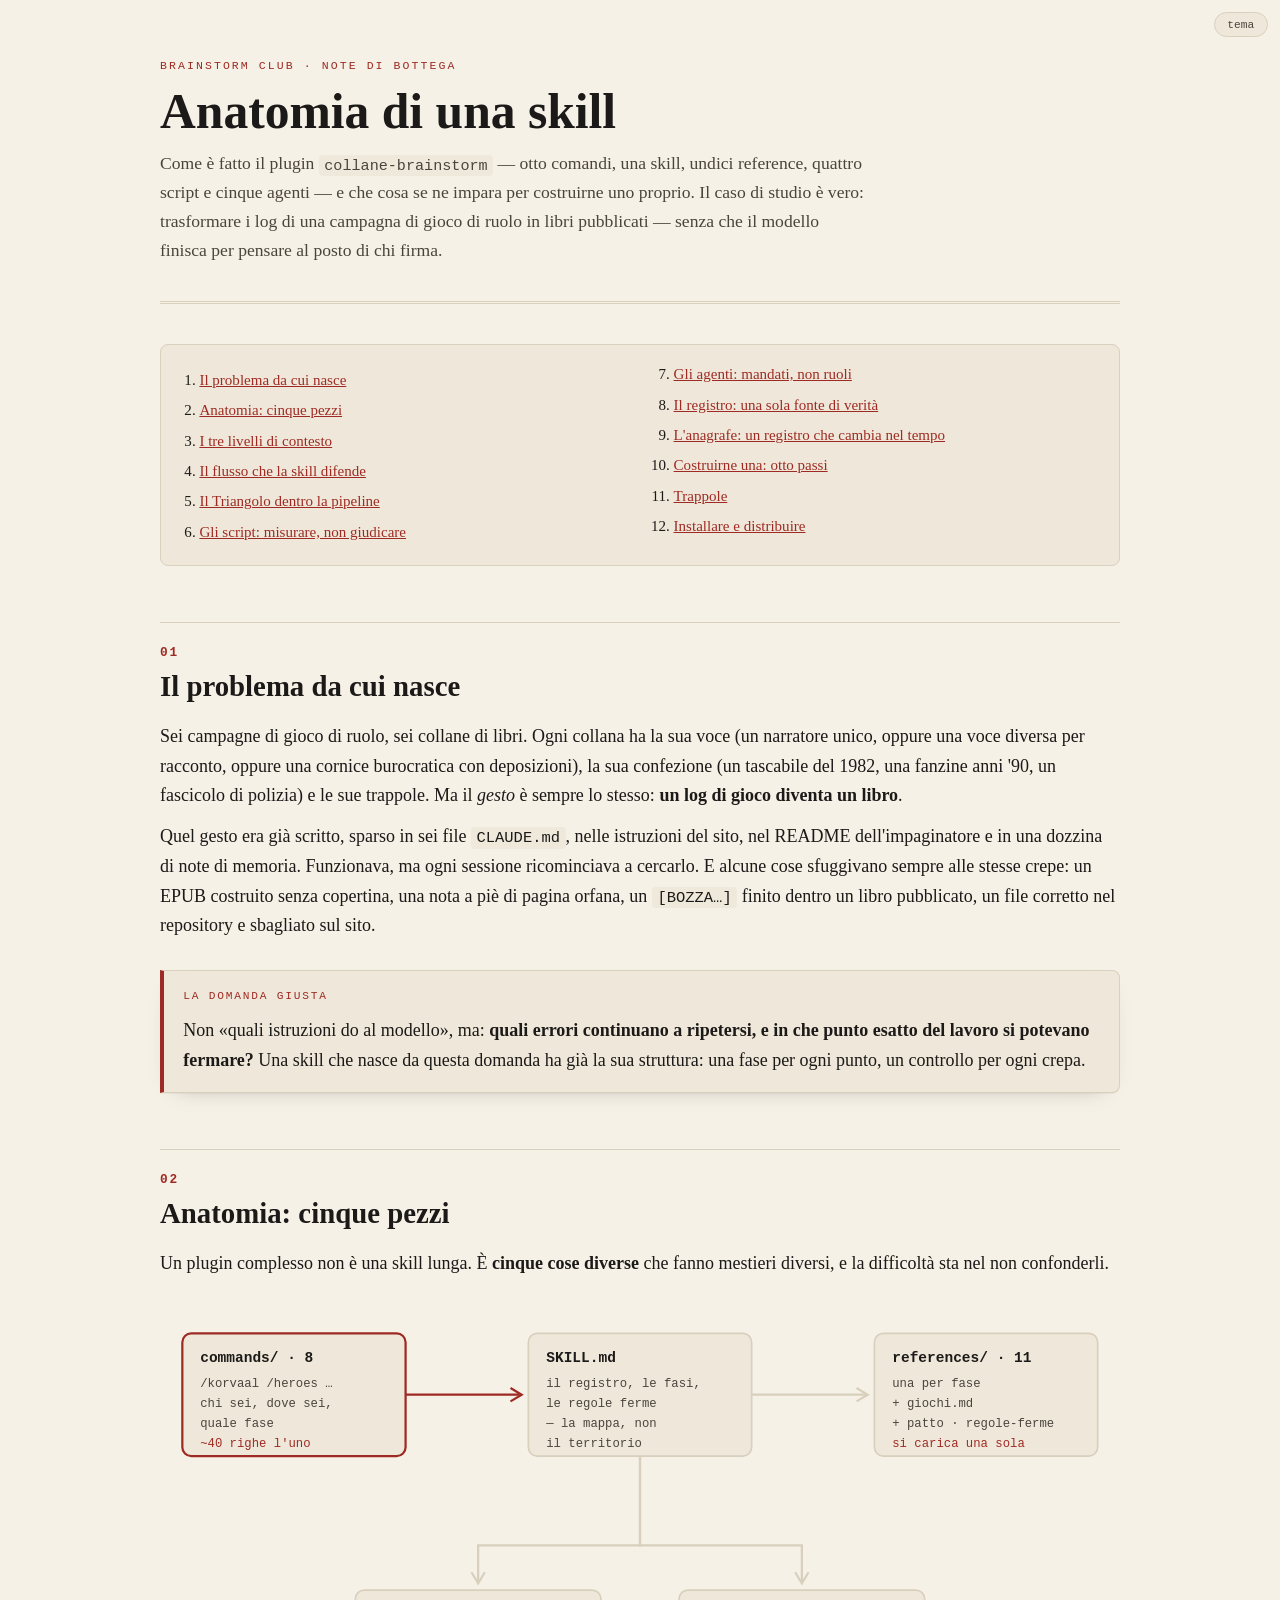
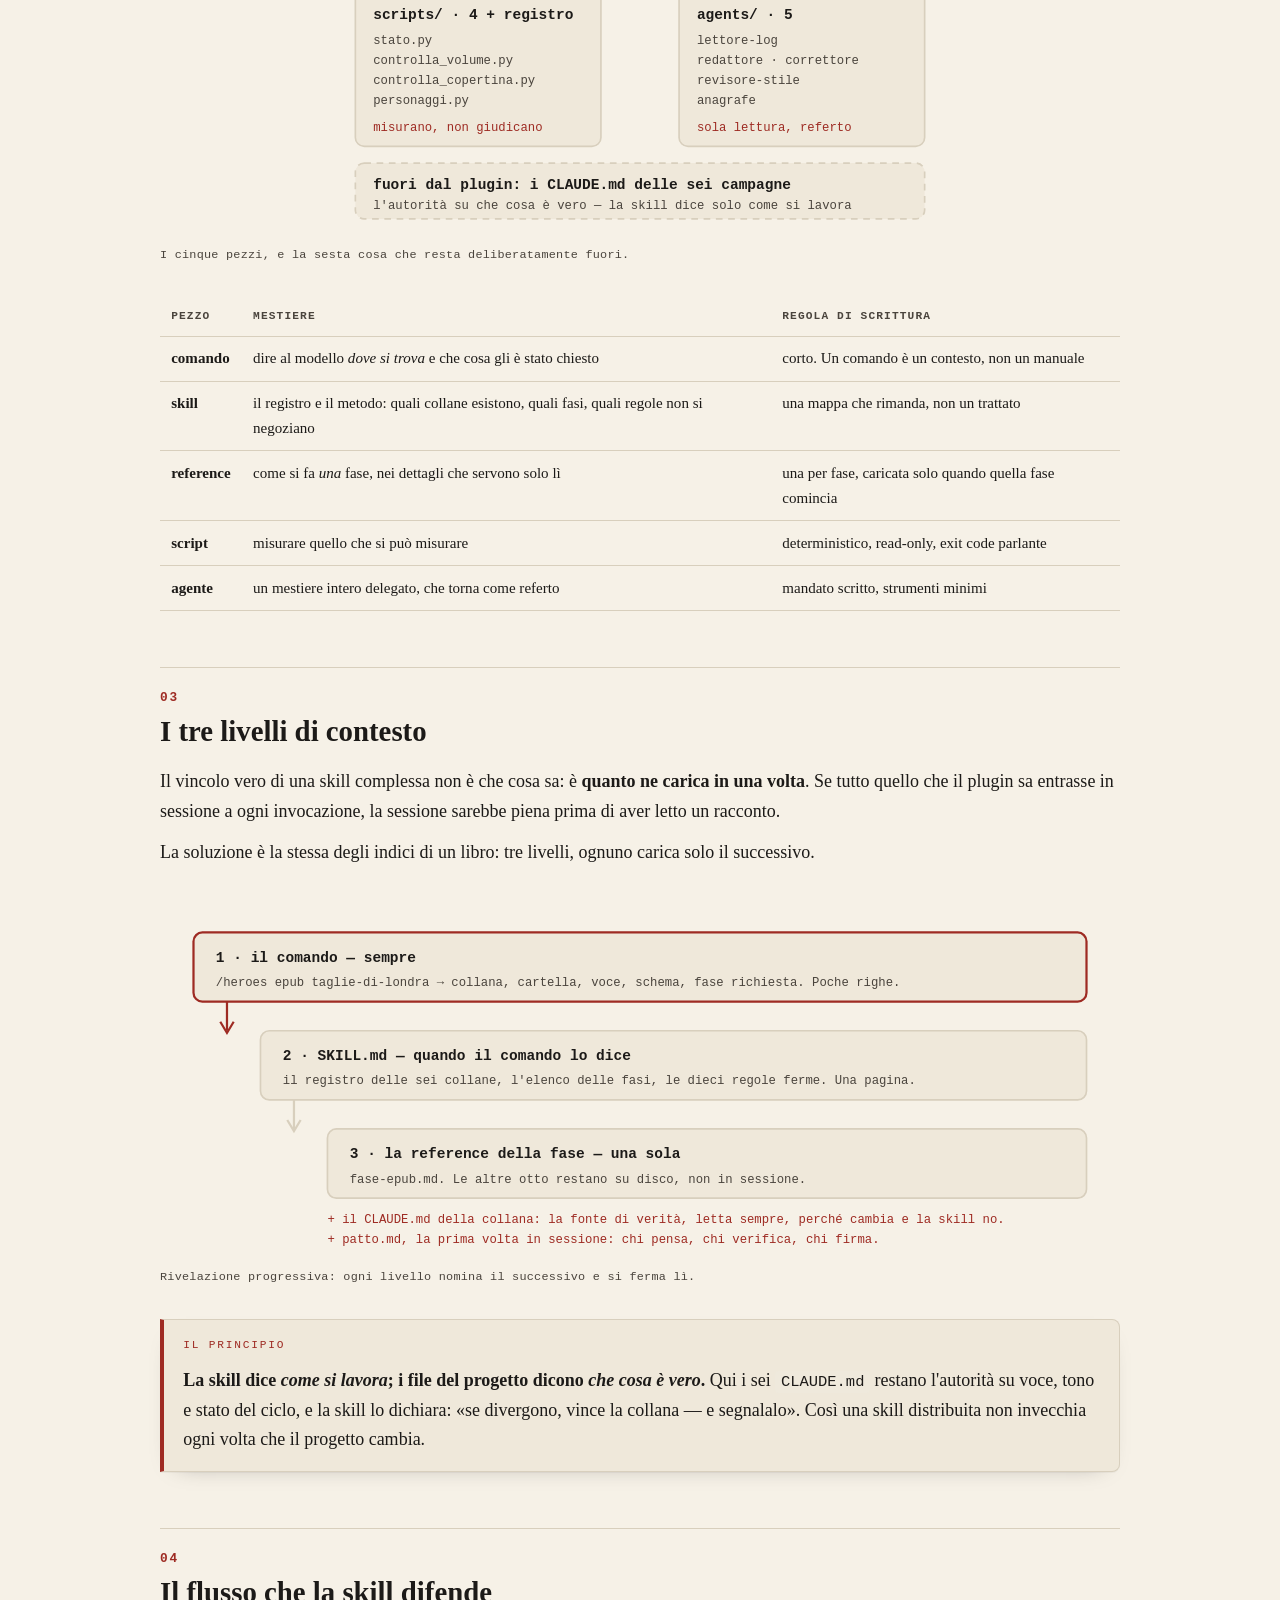
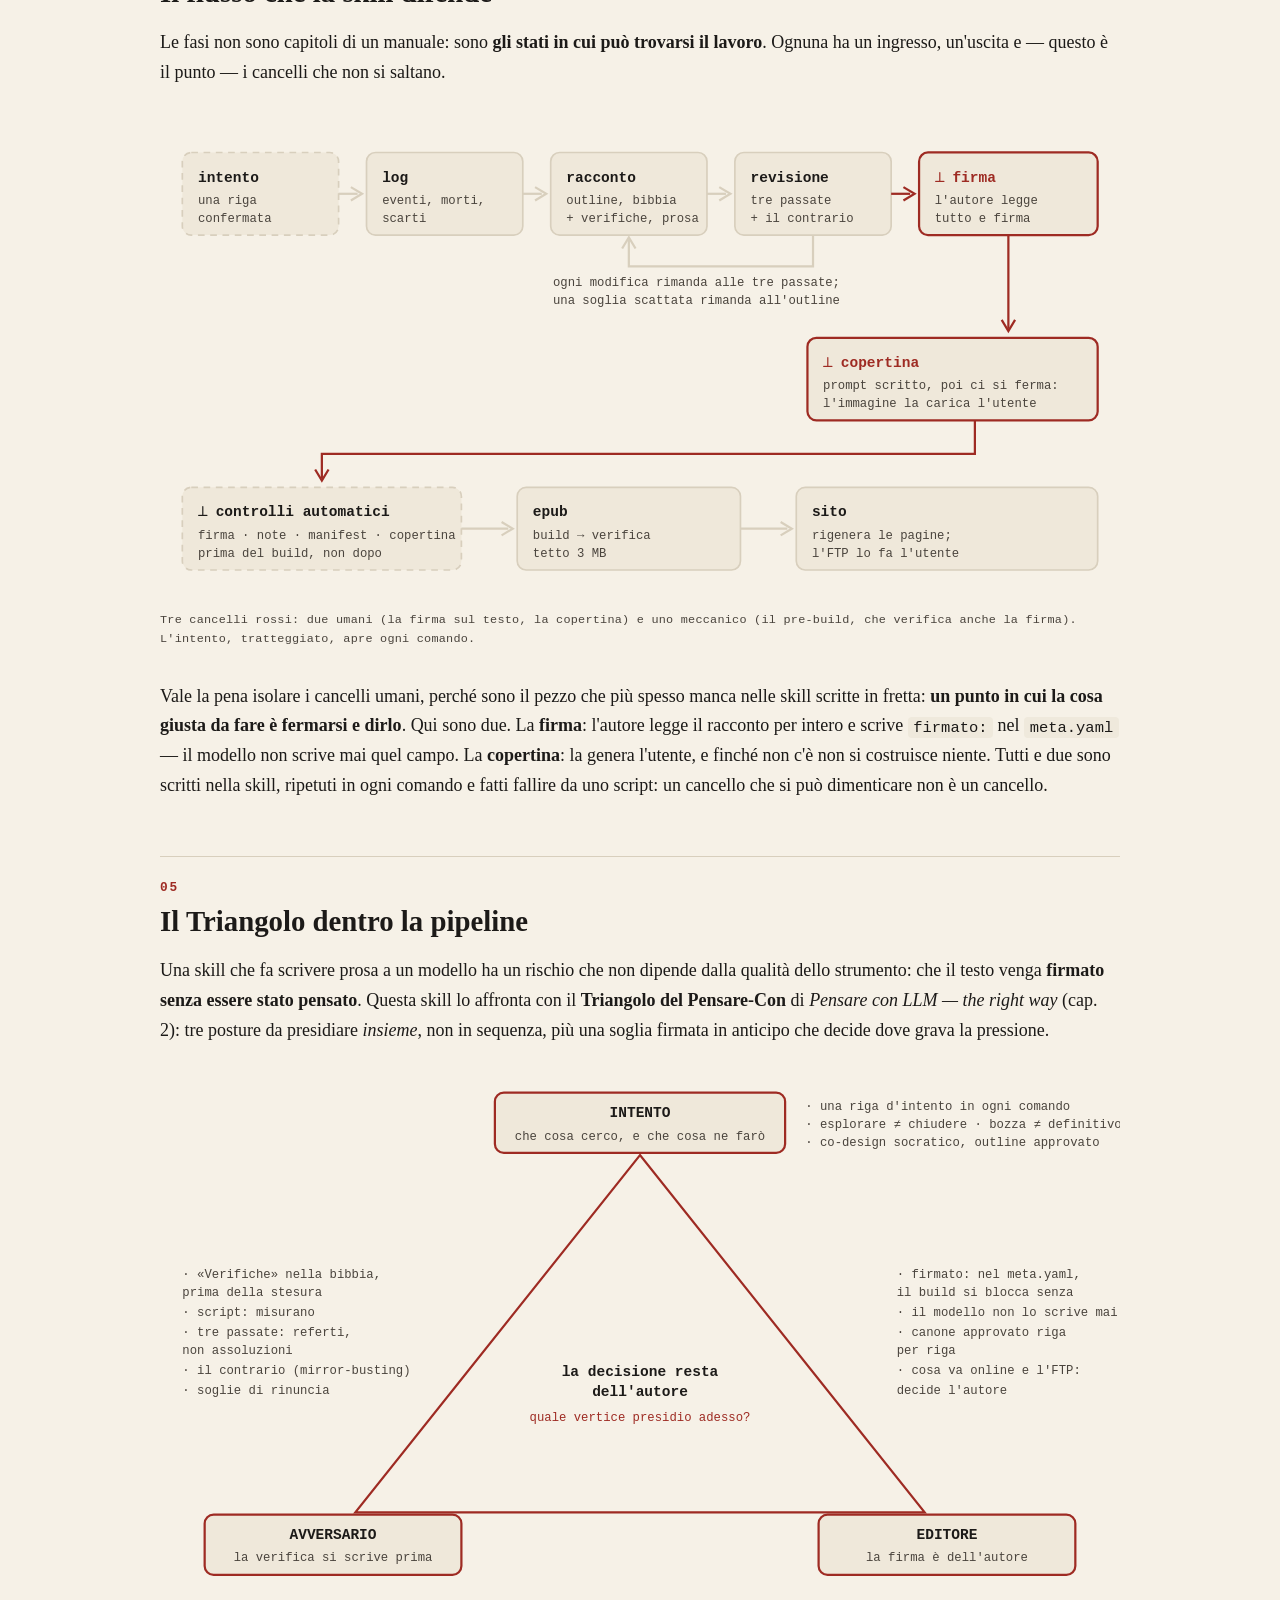
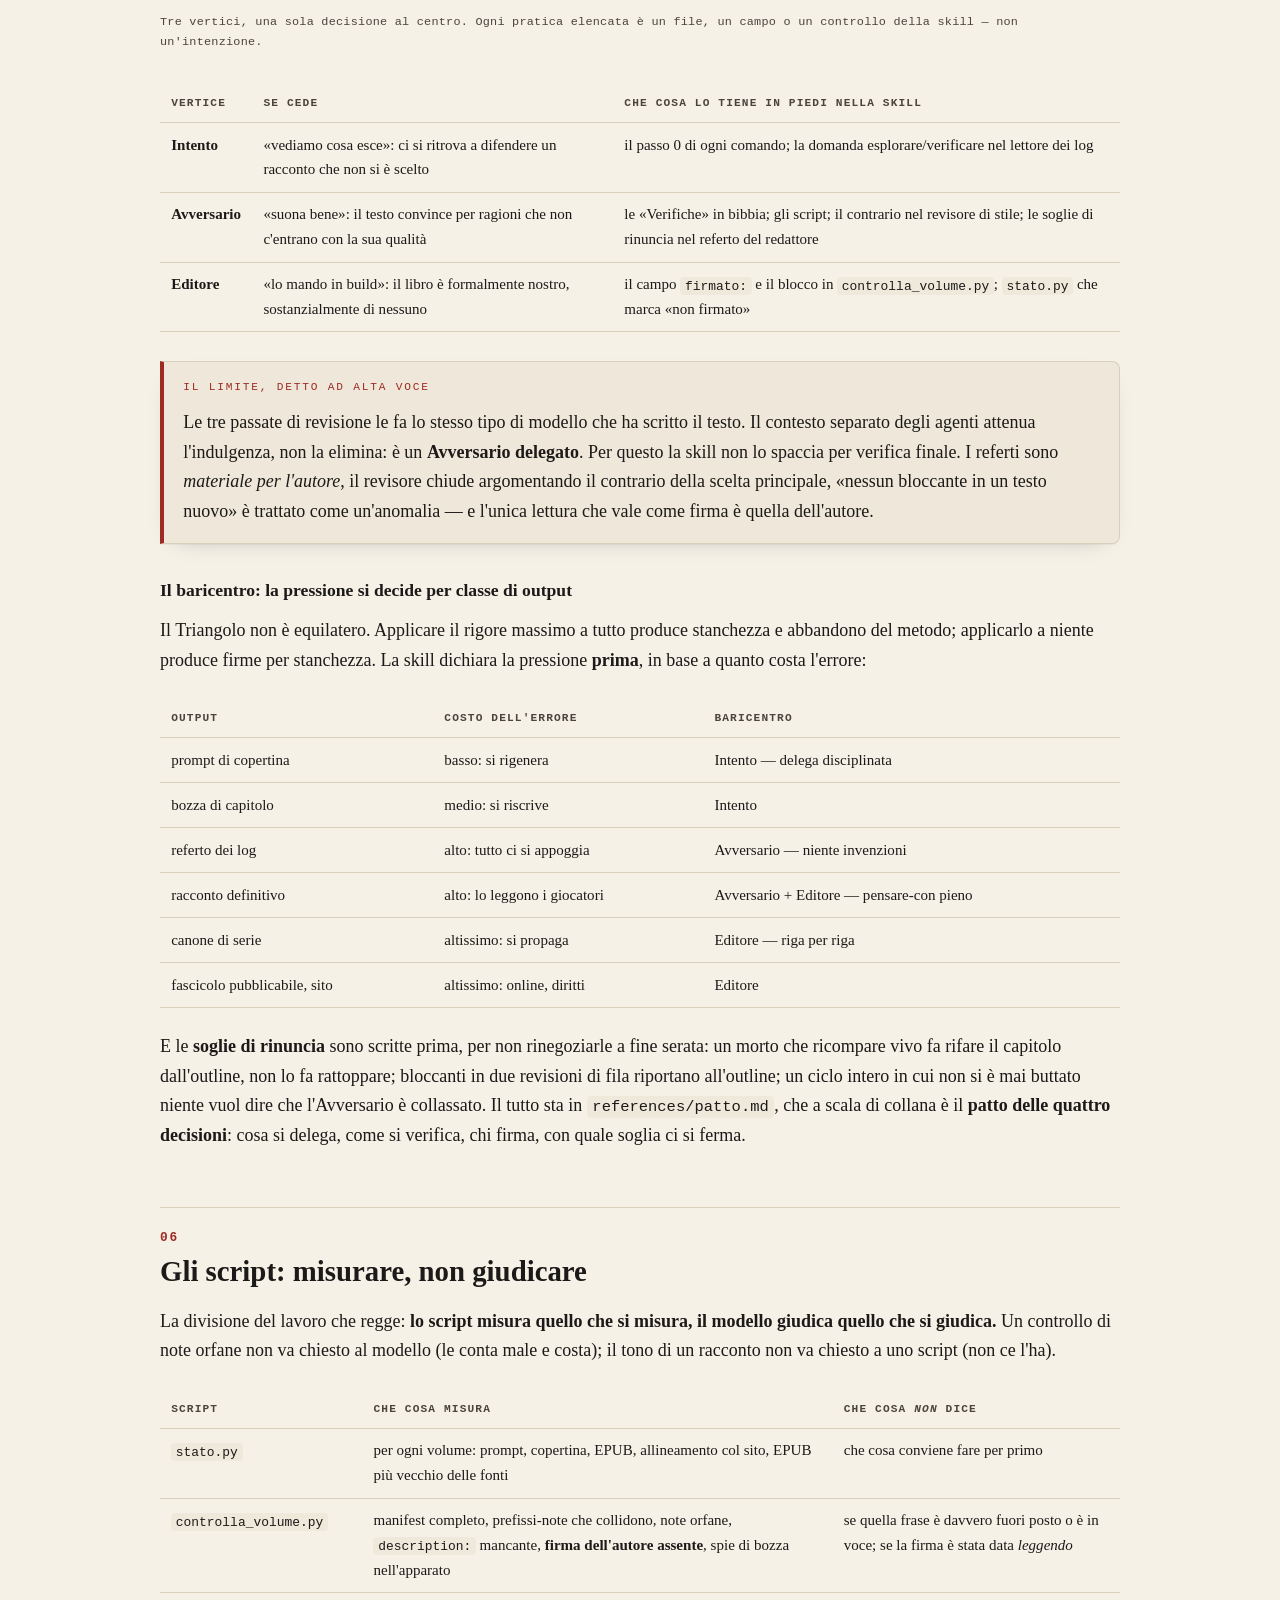
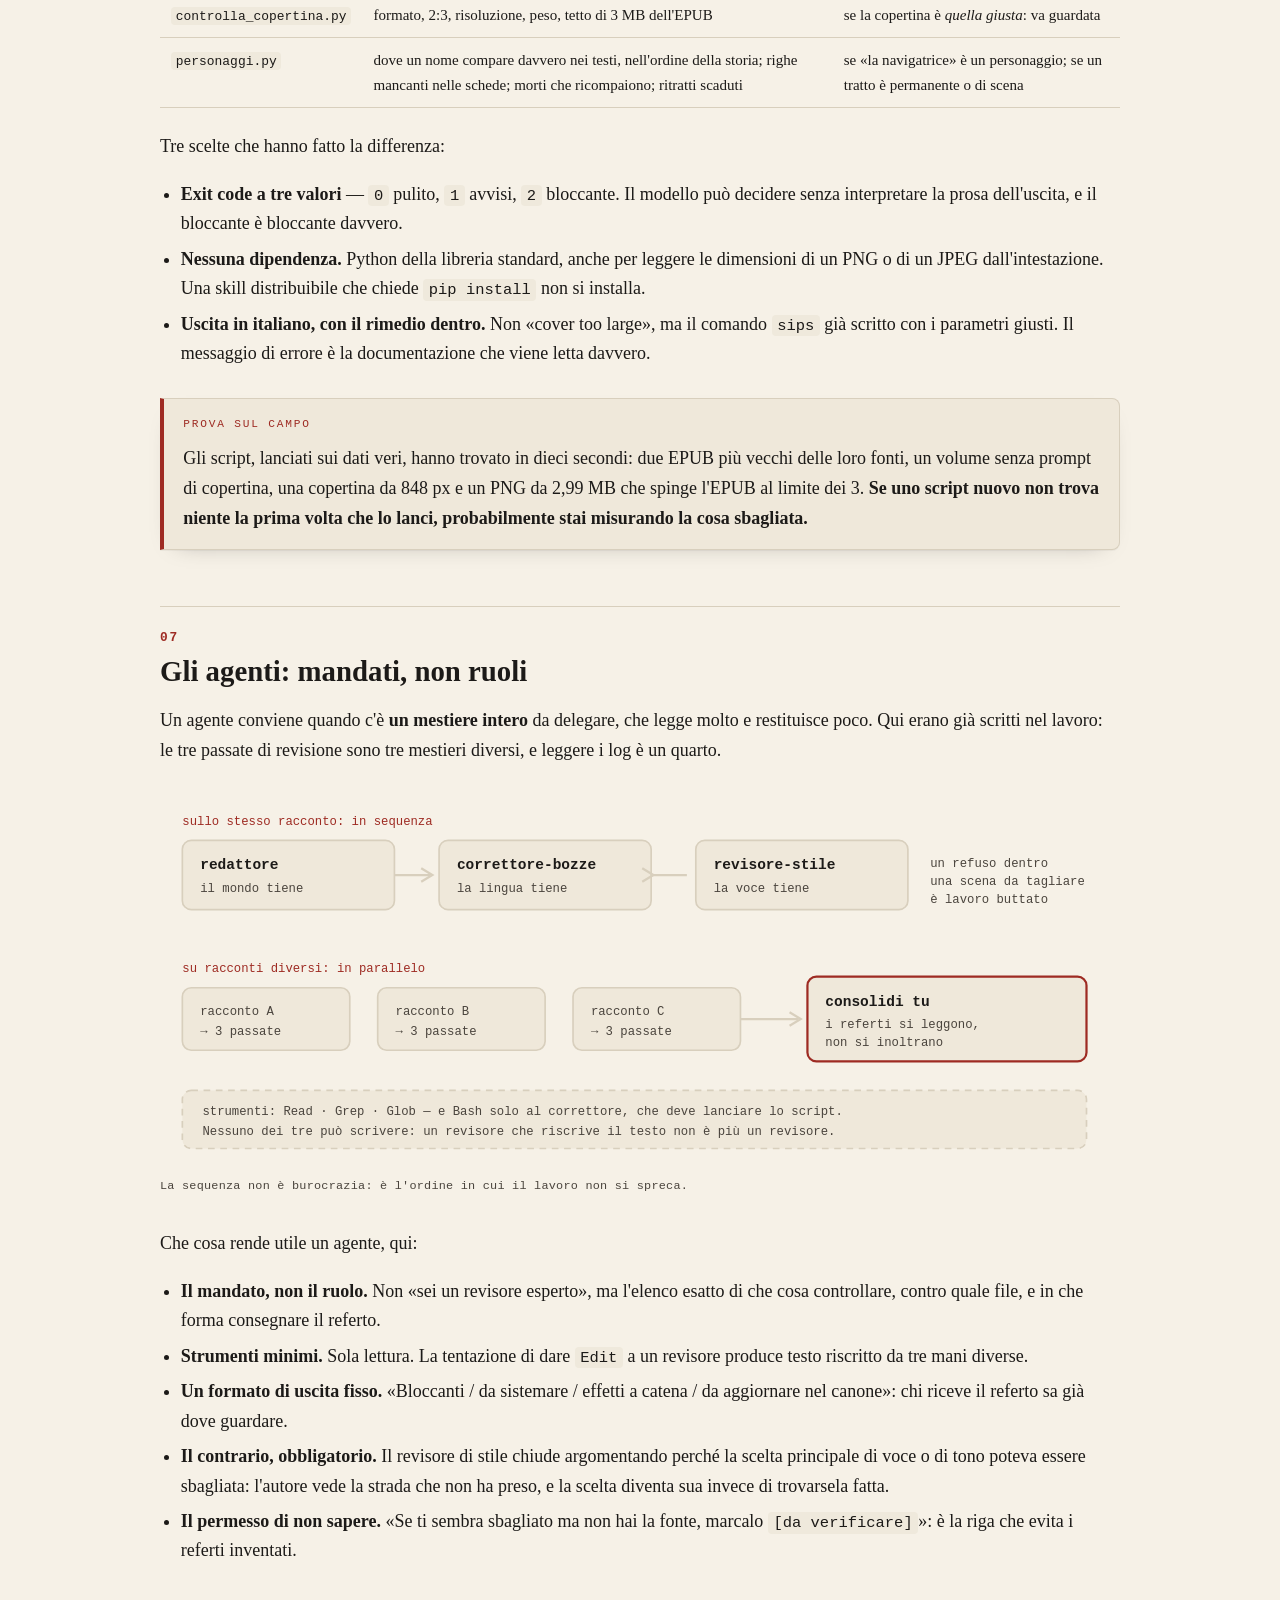
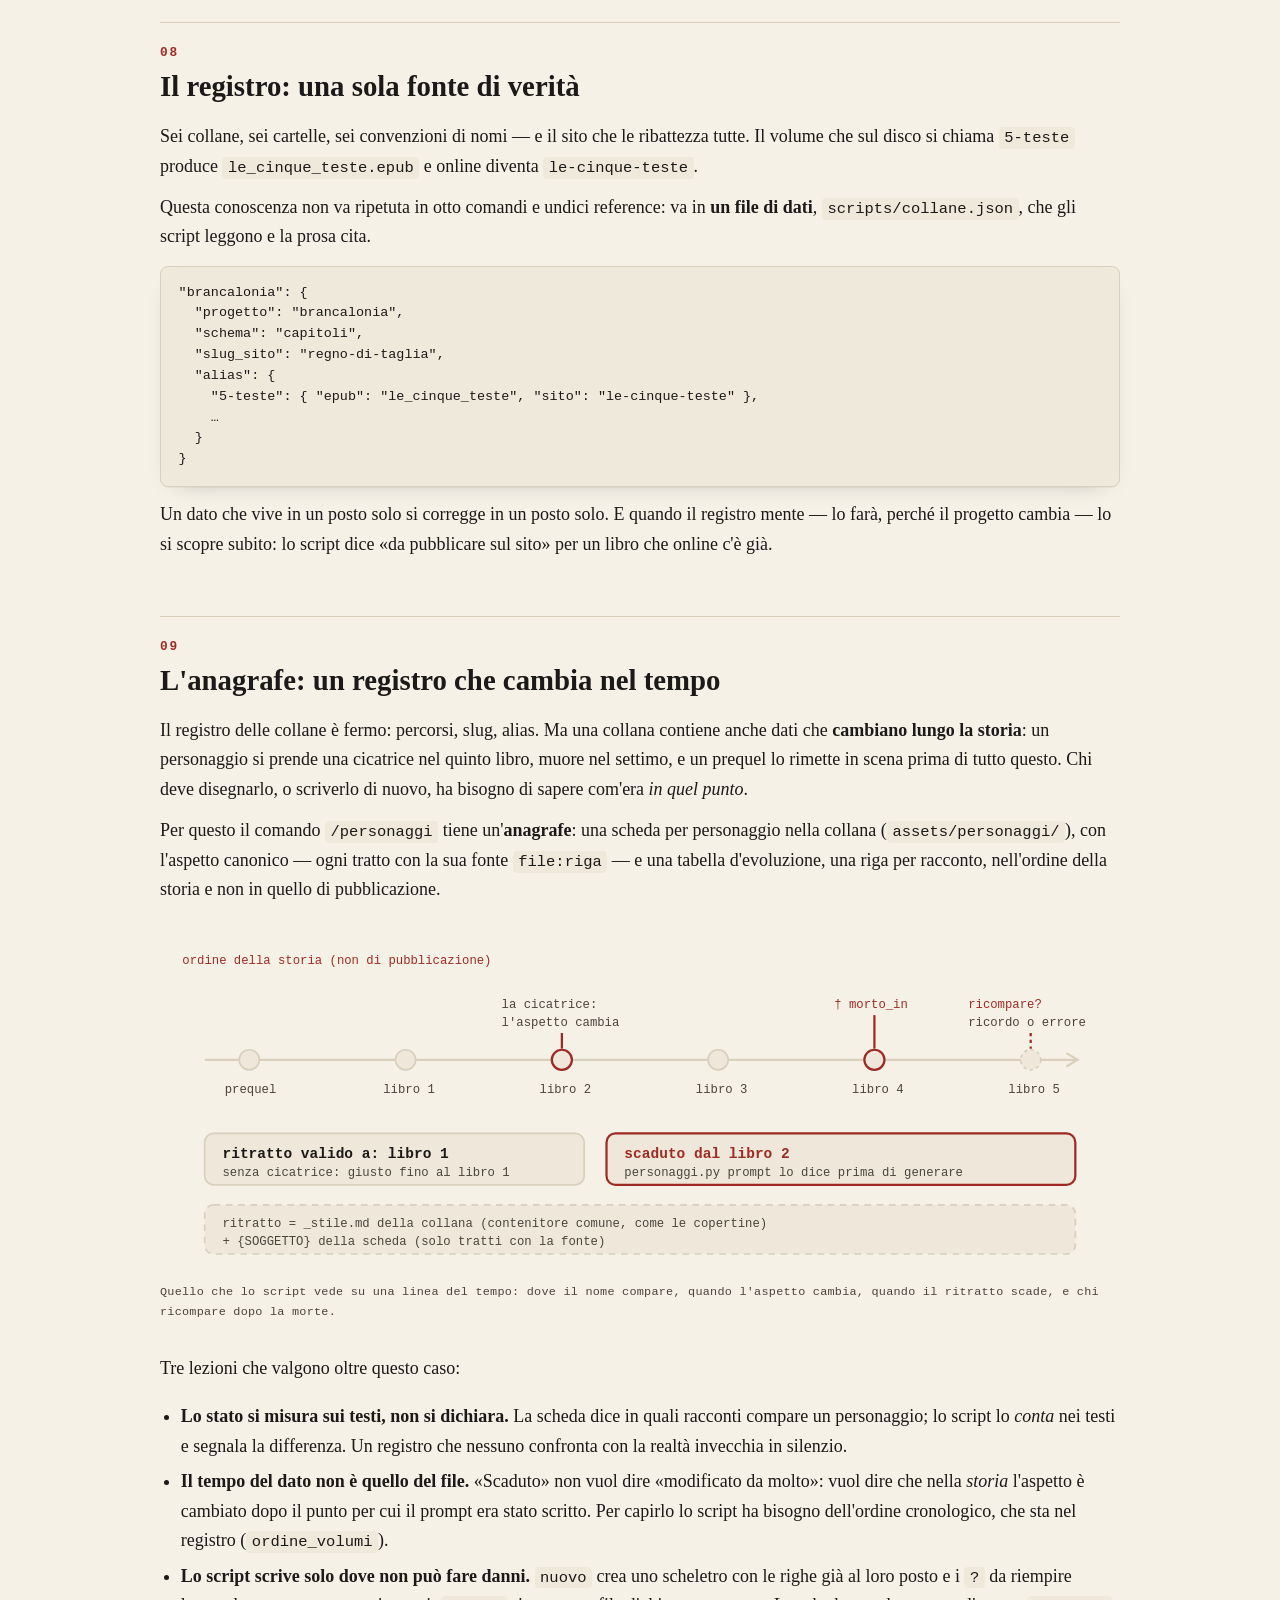
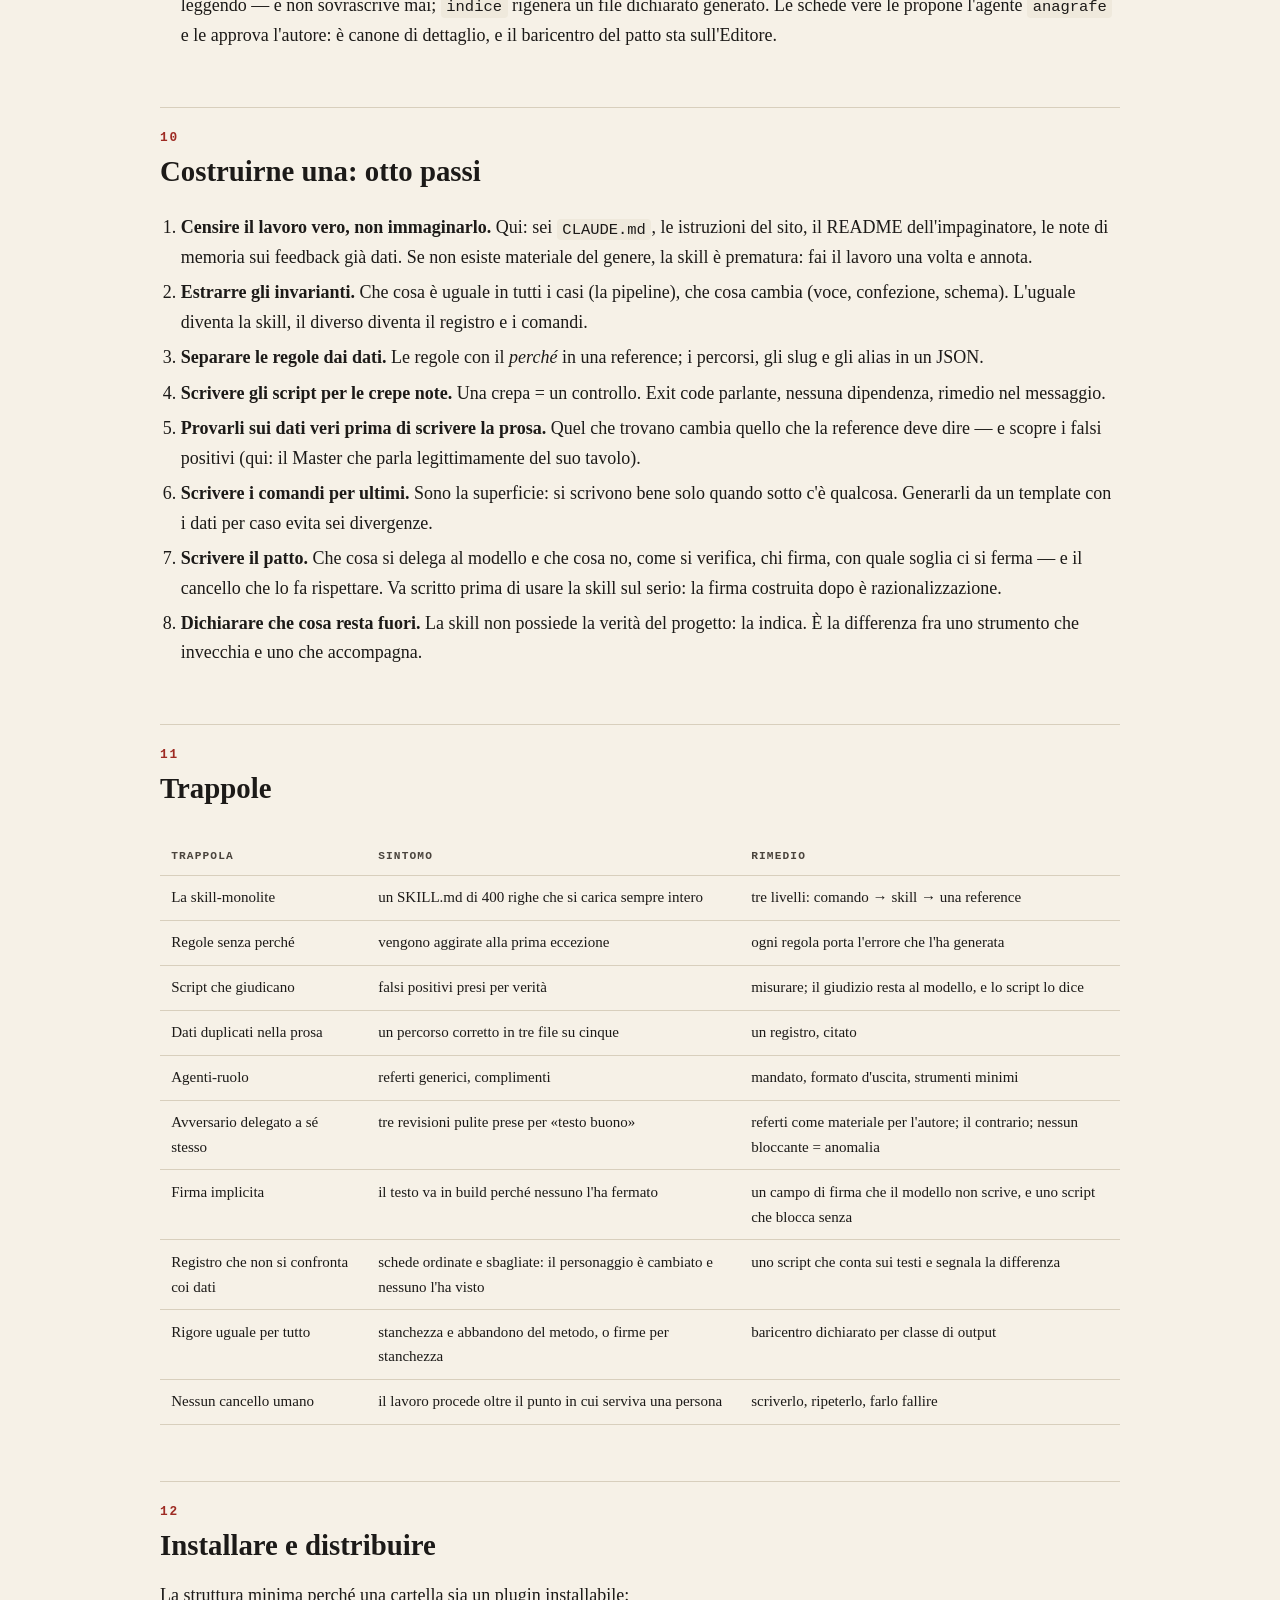
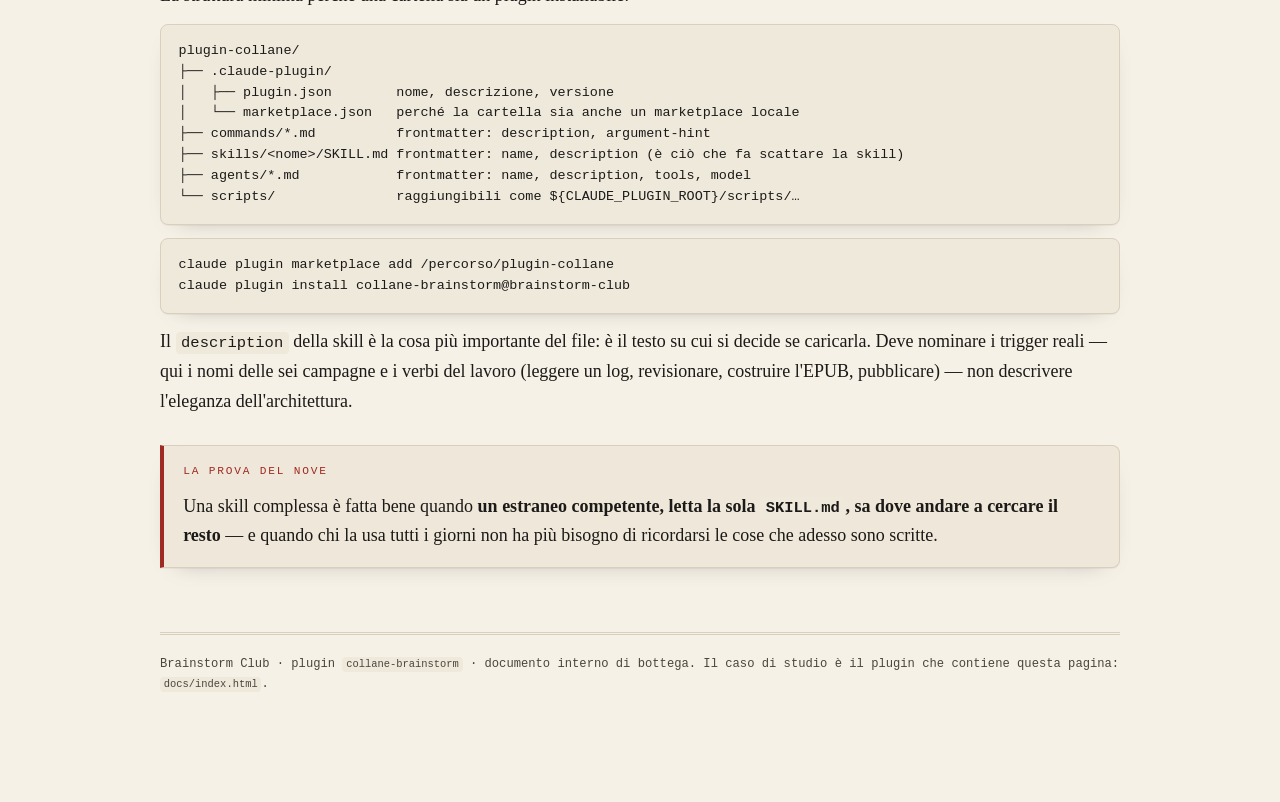
==== docs/index.html @ 7af66df8 "Manuale pubblicato su GitHub Pages Rinomina docs/manuale.html in docs/index.html, aggiunge docs/.noj" ====
<!doctype html>
<html lang="it">
<head>
<meta charset="utf-8">
<meta name="viewport" content="width=device-width, initial-scale=1">
<title>Anatomia di una skill</title>
<style>
  :root{
    --carta:#f6f1e7; --carta-2:#efe8da; --inchiostro:#1c1a18; --inchiostro-2:#4a443d;
    --rosso:#9e2b23; --rosso-chiaro:#c2332b; --bordo:#d8cfbd; --codice:#efe9dc;
    --ombra:0 1px 0 rgba(0,0,0,.04), 0 8px 24px -18px rgba(0,0,0,.4);
    --mono:ui-monospace,SFMono-Regular,"SF Mono",Menlo,Consolas,monospace;
    --testo:"Iowan Old Style","Palatino Linotype",Palatino,Georgia,serif;
  }
  @media (prefers-color-scheme: dark){
    :root:not([data-theme="light"]){
      --carta:#17161a; --carta-2:#1f1e23; --inchiostro:#e9e4db; --inchiostro-2:#a9a299;
      --rosso:#e0655c; --rosso-chiaro:#e0655c; --bordo:#33313a; --codice:#232228;
      --ombra:0 1px 0 rgba(255,255,255,.03), 0 8px 28px -20px #000;
    }
  }
  :root[data-theme="dark"]{
    --carta:#17161a; --carta-2:#1f1e23; --inchiostro:#e9e4db; --inchiostro-2:#a9a299;
    --rosso:#e0655c; --rosso-chiaro:#e0655c; --bordo:#33313a; --codice:#232228;
    --ombra:0 1px 0 rgba(255,255,255,.03), 0 8px 28px -20px #000;
  }
  *{box-sizing:border-box}
  body{
    margin:0; background:var(--carta); color:var(--inchiostro);
    font-family:var(--testo); font-size:18px; line-height:1.65;
    -webkit-text-size-adjust:100%;
  }
  .wrap{max-width:62rem; margin:0 auto; padding:0 16px 6rem}
  header.testa{
    border-bottom:3px double var(--bordo); margin-bottom:2.5rem;
    padding:3.5rem 0 1.5rem;
  }
  .occhiello{
    font-family:var(--mono); font-size:.72rem; letter-spacing:.18em; text-transform:uppercase;
    color:var(--rosso); margin:0 0 .6rem;
  }
  h1{font-size:clamp(2rem,6vw,3.1rem); line-height:1.08; margin:0 0 .6rem; font-weight:600}
  h2{
    font-size:clamp(1.35rem,3.4vw,1.8rem); margin:3.5rem 0 .4rem; font-weight:600;
    padding-top:1.2rem; border-top:1px solid var(--bordo);
  }
  h2 .num{font-family:var(--mono); font-size:.8rem; color:var(--rosso); display:block; letter-spacing:.14em}
  h3{font-size:1.1rem; margin:2rem 0 .3rem; font-weight:600}
  p{margin:.7rem 0}
  .sommario{color:var(--inchiostro-2); font-size:1.08rem; max-width:44rem}
  a{color:var(--rosso)}
  code{font-family:var(--mono); font-size:.86em; background:var(--codice); padding:.12em .36em; border-radius:4px}
  pre{
    background:var(--codice); border:1px solid var(--bordo); border-radius:8px;
    padding:1rem 1.1rem; overflow-x:auto; font-size:.84rem; line-height:1.55;
    font-family:var(--mono); box-shadow:var(--ombra);
  }
  pre code{background:none; padding:0; font-size:inherit}
  figure{margin:2rem 0; padding:0}
  figure svg{width:100%; height:auto; display:block}
  figcaption{
    font-family:var(--mono); font-size:.74rem; color:var(--inchiostro-2);
    margin-top:.7rem; letter-spacing:.02em;
  }
  .scheda{
    background:var(--carta-2); border:1px solid var(--bordo); border-left:4px solid var(--rosso);
    border-radius:0 8px 8px 0; padding:1rem 1.2rem; margin:1.8rem 0; box-shadow:var(--ombra);
  }
  .scheda p:first-child{margin-top:0} .scheda p:last-child{margin-bottom:0}
  .scheda .et{
    font-family:var(--mono); font-size:.7rem; letter-spacing:.16em; text-transform:uppercase;
    color:var(--rosso); display:block; margin-bottom:.3rem;
  }
  table{width:100%; border-collapse:collapse; margin:1.5rem 0; font-size:.94rem}
  th,td{text-align:left; padding:.6rem .7rem; border-bottom:1px solid var(--bordo); vertical-align:top}
  th{font-family:var(--mono); font-size:.7rem; letter-spacing:.1em; text-transform:uppercase; color:var(--inchiostro-2)}
  td code{white-space:nowrap}
  ul,ol{padding-left:1.3rem} li{margin:.35rem 0}
  .indice{
    background:var(--carta-2); border:1px solid var(--bordo); border-radius:8px;
    padding:1.1rem 1.3rem; margin:2rem 0; columns:2; column-gap:2rem;
  }
  .indice ol{margin:0; padding-left:1.1rem; font-size:.94rem}
  .indice li{break-inside:avoid}
  @media (max-width:640px){
    .indice{columns:1} body{font-size:17px}
    table{display:block; overflow-x:auto; font-size:.88rem}
    td code{white-space:normal}
  }
  .lede{font-size:1.1rem}
  .firma{
    margin-top:4rem; padding-top:1.2rem; border-top:3px double var(--bordo);
    font-family:var(--mono); font-size:.76rem; color:var(--inchiostro-2);
  }
  .tema{
    position:fixed; top:12px; right:12px; font-family:var(--mono); font-size:.7rem;
    background:var(--carta-2); color:var(--inchiostro-2); border:1px solid var(--bordo);
    border-radius:999px; padding:.35rem .8rem; cursor:pointer;
  }
  svg text{font-family:var(--mono); fill:var(--inchiostro)}
  svg .et{font-size:11px; fill:var(--inchiostro-2)}
  svg .tit{font-size:13px; font-weight:600}
  svg .box{fill:var(--carta-2); stroke:var(--bordo); stroke-width:1.5}
  svg .box-r{fill:var(--carta-2); stroke:var(--rosso); stroke-width:2}
  svg .linea{stroke:var(--bordo); stroke-width:2; fill:none}
  svg .linea-r{stroke:var(--rosso); stroke-width:2; fill:none}
</style>
</head>
<body>
<button class="tema" id="tema">tema</button>
<div class="wrap">

<header class="testa">
  <p class="occhiello">Brainstorm Club · note di bottega</p>
  <h1>Anatomia di una skill</h1>
  <p class="sommario lede">Come è fatto il plugin <code>collane-brainstorm</code> — otto comandi,
  una skill, undici reference, quattro script e cinque agenti — e che cosa se ne impara per costruirne
  uno proprio. Il caso di studio è vero: trasformare i log di una campagna di gioco di ruolo in
  libri pubblicati — senza che il modello finisca per pensare al posto di chi firma.</p>
</header>

<nav class="indice">
  <ol>
    <li><a href="#problema">Il problema da cui nasce</a></li>
    <li><a href="#anatomia">Anatomia: cinque pezzi</a></li>
    <li><a href="#contesto">I tre livelli di contesto</a></li>
    <li><a href="#flusso">Il flusso che la skill difende</a></li>
    <li><a href="#triangolo">Il Triangolo dentro la pipeline</a></li>
    <li><a href="#script">Gli script: misurare, non giudicare</a></li>
    <li><a href="#agenti">Gli agenti: mandati, non ruoli</a></li>
    <li><a href="#registro">Il registro: una sola fonte di verità</a></li>
    <li><a href="#anagrafe">L'anagrafe: un registro che cambia nel tempo</a></li>
    <li><a href="#costruire">Costruirne una: otto passi</a></li>
    <li><a href="#trappole">Trappole</a></li>
    <li><a href="#installare">Installare e distribuire</a></li>
  </ol>
</nav>

<h2 id="problema"><span class="num">01</span>Il problema da cui nasce</h2>

<p>Sei campagne di gioco di ruolo, sei collane di libri. Ogni collana ha la sua voce (un narratore
unico, oppure una voce diversa per racconto, oppure una cornice burocratica con deposizioni), la sua
confezione (un tascabile del 1982, una fanzine anni '90, un fascicolo di polizia) e le sue trappole.
Ma il <em>gesto</em> è sempre lo stesso: <strong>un log di gioco diventa un libro</strong>.</p>

<p>Quel gesto era già scritto, sparso in sei file <code>CLAUDE.md</code>, nelle istruzioni del sito,
nel README dell'impaginatore e in una dozzina di note di memoria. Funzionava, ma ogni sessione
ricominciava a cercarlo. E alcune cose sfuggivano sempre alle stesse crepe: un EPUB costruito senza
copertina, una nota a piè di pagina orfana, un <code>[BOZZA…]</code> finito dentro un libro
pubblicato, un file corretto nel repository e sbagliato sul sito.</p>

<div class="scheda">
  <span class="et">La domanda giusta</span>
  <p>Non «quali istruzioni do al modello», ma: <strong>quali errori continuano a ripetersi, e in che
  punto esatto del lavoro si potevano fermare?</strong> Una skill che nasce da questa domanda ha già
  la sua struttura: una fase per ogni punto, un controllo per ogni crepa.</p>
</div>

<h2 id="anatomia"><span class="num">02</span>Anatomia: cinque pezzi</h2>

<p>Un plugin complesso non è una skill lunga. È <strong>cinque cose diverse</strong> che fanno
mestieri diversi, e la difficoltà sta nel non confonderli.</p>

<figure>
<svg viewBox="0 0 860 470" role="img" aria-label="Schema dei cinque componenti del plugin: comandi, skill, reference, script, agenti">
  <!-- comandi -->
  <rect class="box-r" x="20" y="20" width="200" height="110" rx="8"/>
  <text class="tit" x="36" y="46">commands/ · 8</text>
  <text class="et" x="36" y="68">/korvaal /heroes …</text>
  <text class="et" x="36" y="86">chi sei, dove sei,</text>
  <text class="et" x="36" y="104">quale fase</text>
  <text class="et" x="36" y="122" style="fill:var(--rosso)">~40 righe l'uno</text>

  <!-- skill -->
  <rect class="box" x="330" y="20" width="200" height="110" rx="8"/>
  <text class="tit" x="346" y="46">SKILL.md</text>
  <text class="et" x="346" y="68">il registro, le fasi,</text>
  <text class="et" x="346" y="86">le regole ferme</text>
  <text class="et" x="346" y="104">— la mappa, non</text>
  <text class="et" x="346" y="122">il territorio</text>

  <!-- references -->
  <rect class="box" x="640" y="20" width="200" height="110" rx="8"/>
  <text class="tit" x="656" y="46">references/ · 11</text>
  <text class="et" x="656" y="68">una per fase</text>
  <text class="et" x="656" y="86">+ giochi.md</text>
  <text class="et" x="656" y="104">+ patto · regole-ferme</text>
  <text class="et" x="656" y="122" style="fill:var(--rosso)">si carica una sola</text>

  <!-- frecce riga 1 -->
  <path class="linea-r" d="M220 75 H322"/>
  <path class="linea-r" d="M314 69 l10 6 -10 6" fill="var(--rosso)"/>
  <path class="linea" d="M530 75 H632"/>
  <path class="linea" d="M624 69 l10 6 -10 6" fill="var(--bordo)"/>

  <!-- scripts -->
  <rect class="box" x="175" y="250" width="220" height="140" rx="8"/>
  <text class="tit" x="191" y="276">scripts/ · 4 + registro</text>
  <text class="et" x="191" y="298">stato.py</text>
  <text class="et" x="191" y="316">controlla_volume.py</text>
  <text class="et" x="191" y="334">controlla_copertina.py</text>
  <text class="et" x="191" y="352">personaggi.py</text>
  <text class="et" x="191" y="376" style="fill:var(--rosso)">misurano, non giudicano</text>

  <!-- agents -->
  <rect class="box" x="465" y="250" width="220" height="140" rx="8"/>
  <text class="tit" x="481" y="276">agents/ · 5</text>
  <text class="et" x="481" y="298">lettore-log</text>
  <text class="et" x="481" y="316">redattore · correttore</text>
  <text class="et" x="481" y="334">revisore-stile</text>
  <text class="et" x="481" y="352">anagrafe</text>
  <text class="et" x="481" y="376" style="fill:var(--rosso)">sola lettura, referto</text>

  <path class="linea" d="M430 130 V210 H285 V242"/>
  <path class="linea" d="M279 234 l6 10 6 -10" fill="var(--bordo)"/>
  <path class="linea" d="M430 130 V210 H575 V242"/>
  <path class="linea" d="M569 234 l6 10 6 -10" fill="var(--bordo)"/>

  <!-- fonte di verità -->
  <rect class="box" x="175" y="405" width="510" height="50" rx="8" stroke-dasharray="6 5"/>
  <text class="tit" x="191" y="428">fuori dal plugin: i CLAUDE.md delle sei campagne</text>
  <text class="et" x="191" y="446">l'autorità su che cosa è vero — la skill dice solo come si lavora</text>
</svg>
<figcaption>I cinque pezzi, e la sesta cosa che resta deliberatamente fuori.</figcaption>
</figure>

<table>
  <tr><th>pezzo</th><th>mestiere</th><th>regola di scrittura</th></tr>
  <tr><td><strong>comando</strong></td><td>dire al modello <em>dove si trova</em> e che cosa gli è stato chiesto</td><td>corto. Un comando è un contesto, non un manuale</td></tr>
  <tr><td><strong>skill</strong></td><td>il registro e il metodo: quali collane esistono, quali fasi, quali regole non si negoziano</td><td>una mappa che rimanda, non un trattato</td></tr>
  <tr><td><strong>reference</strong></td><td>come si fa <em>una</em> fase, nei dettagli che servono solo lì</td><td>una per fase, caricata solo quando quella fase comincia</td></tr>
  <tr><td><strong>script</strong></td><td>misurare quello che si può misurare</td><td>deterministico, read-only, exit code parlante</td></tr>
  <tr><td><strong>agente</strong></td><td>un mestiere intero delegato, che torna come referto</td><td>mandato scritto, strumenti minimi</td></tr>
</table>

<h2 id="contesto"><span class="num">03</span>I tre livelli di contesto</h2>

<p>Il vincolo vero di una skill complessa non è che cosa sa: è <strong>quanto ne carica in una
volta</strong>. Se tutto quello che il plugin sa entrasse in sessione a ogni invocazione, la
sessione sarebbe piena prima di aver letto un racconto.</p>

<p>La soluzione è la stessa degli indici di un libro: tre livelli, ognuno carica solo il
successivo.</p>

<figure>
<svg viewBox="0 0 860 320" role="img" aria-label="Tre livelli di contesto: comando, skill, reference di fase">
  <rect class="box-r" x="30" y="30" width="800" height="62" rx="8"/>
  <text class="tit" x="50" y="56">1 · il comando  —  sempre</text>
  <text class="et" x="50" y="78">/heroes epub taglie-di-londra → collana, cartella, voce, schema, fase richiesta. Poche righe.</text>

  <rect class="box" x="90" y="118" width="740" height="62" rx="8"/>
  <text class="tit" x="110" y="144">2 · SKILL.md  —  quando il comando lo dice</text>
  <text class="et" x="110" y="166">il registro delle sei collane, l'elenco delle fasi, le dieci regole ferme. Una pagina.</text>

  <rect class="box" x="150" y="206" width="680" height="62" rx="8"/>
  <text class="tit" x="170" y="232">3 · la reference della fase  —  una sola</text>
  <text class="et" x="170" y="254">fase-epub.md. Le altre otto restano su disco, non in sessione.</text>

  <path class="linea-r" d="M60 92 V118"/><path class="linea-r" d="M54 110 l6 10 6 -10" fill="var(--rosso)"/>
  <path class="linea" d="M120 180 V206"/><path class="linea" d="M114 198 l6 10 6 -10" fill="var(--bordo)"/>

  <text class="et" x="150" y="290" style="fill:var(--rosso)">+ il CLAUDE.md della collana: la fonte di verità, letta sempre, perché cambia e la skill no.</text>
  <text class="et" x="150" y="308" style="fill:var(--rosso)">+ patto.md, la prima volta in sessione: chi pensa, chi verifica, chi firma.</text>
</svg>
<figcaption>Rivelazione progressiva: ogni livello nomina il successivo e si ferma lì.</figcaption>
</figure>

<div class="scheda">
  <span class="et">Il principio</span>
  <p><strong>La skill dice <em>come si lavora</em>; i file del progetto dicono <em>che cosa è
  vero</em>.</strong> Qui i sei <code>CLAUDE.md</code> restano l'autorità su voce, tono e stato del
  ciclo, e la skill lo dichiara: «se divergono, vince la collana — e segnalalo». Così una skill
  distribuita non invecchia ogni volta che il progetto cambia.</p>
</div>

<h2 id="flusso"><span class="num">04</span>Il flusso che la skill difende</h2>

<p>Le fasi non sono capitoli di un manuale: sono <strong>gli stati in cui può trovarsi il
lavoro</strong>. Ognuna ha un ingresso, un'uscita e — questo è il punto — i cancelli che non si
saltano.</p>

<figure>
<svg viewBox="0 0 860 430" role="img" aria-label="Pipeline: intento, log, racconto, revisione, firma dell'autore, copertina, controlli, epub, sito">
  <!-- riga 1 -->
  <rect class="box" x="20" y="30" width="140" height="74" rx="8" stroke-dasharray="6 5"/>
  <text class="tit" x="34" y="56">intento</text><text class="et" x="34" y="76">una riga</text><text class="et" x="34" y="92">confermata</text>

  <rect class="box" x="185" y="30" width="140" height="74" rx="8"/>
  <text class="tit" x="199" y="56">log</text><text class="et" x="199" y="76">eventi, morti,</text><text class="et" x="199" y="92">scarti</text>

  <rect class="box" x="350" y="30" width="140" height="74" rx="8"/>
  <text class="tit" x="364" y="56">racconto</text><text class="et" x="364" y="76">outline, bibbia</text><text class="et" x="364" y="92">+ verifiche, prosa</text>

  <rect class="box" x="515" y="30" width="140" height="74" rx="8"/>
  <text class="tit" x="529" y="56">revisione</text><text class="et" x="529" y="76">tre passate</text><text class="et" x="529" y="92">+ il contrario</text>

  <rect class="box-r" x="680" y="30" width="160" height="74" rx="8"/>
  <text class="tit" x="694" y="56" style="fill:var(--rosso)">⟂ firma</text><text class="et" x="694" y="76">l'autore legge</text><text class="et" x="694" y="92">tutto e firma</text>

  <path class="linea" d="M160 67 H177"/><path class="linea" d="M171 61 l10 6 -10 6" fill="var(--bordo)"/>
  <path class="linea" d="M325 67 H342"/><path class="linea" d="M336 61 l10 6 -10 6" fill="var(--bordo)"/>
  <path class="linea" d="M490 67 H507"/><path class="linea" d="M501 61 l10 6 -10 6" fill="var(--bordo)"/>
  <path class="linea-r" d="M655 67 H672"/><path class="linea-r" d="M666 61 l10 6 -10 6" fill="var(--rosso)"/>

  <!-- loop revisione + soglia -->
  <path class="linea" d="M585 104 V132 H420 V108"/>
  <path class="linea" d="M414 116 l6 -10 6 10" fill="var(--bordo)"/>
  <text class="et" x="352" y="150">ogni modifica rimanda alle tre passate;</text>
  <text class="et" x="352" y="166">una soglia scattata rimanda all'outline</text>

  <!-- cancello copertina -->
  <rect class="box-r" x="580" y="196" width="260" height="74" rx="8"/>
  <text class="tit" x="594" y="222" style="fill:var(--rosso)">⟂ copertina</text>
  <text class="et" x="594" y="242">prompt scritto, poi ci si ferma:</text>
  <text class="et" x="594" y="258">l'immagine la carica l'utente</text>
  <path class="linea-r" d="M760 104 V188"/><path class="linea-r" d="M754 180 l6 10 6 -10" fill="var(--rosso)"/>

  <!-- riga 3 -->
  <rect class="box" x="20" y="330" width="250" height="74" rx="8" stroke-dasharray="6 5"/>
  <text class="tit" x="34" y="356">⟂ controlli automatici</text>
  <text class="et" x="34" y="376">firma · note · manifest · copertina</text>
  <text class="et" x="34" y="392">prima del build, non dopo</text>

  <rect class="box" x="320" y="330" width="200" height="74" rx="8"/>
  <text class="tit" x="334" y="356">epub</text><text class="et" x="334" y="376">build → verifica</text><text class="et" x="334" y="392">tetto 3 MB</text>

  <rect class="box" x="570" y="330" width="270" height="74" rx="8"/>
  <text class="tit" x="584" y="356">sito</text><text class="et" x="584" y="376">rigenera le pagine;</text><text class="et" x="584" y="392">l'FTP lo fa l'utente</text>

  <path class="linea-r" d="M730 270 V300 H145 V322"/><path class="linea-r" d="M139 314 l6 10 6 -10" fill="var(--rosso)"/>
  <path class="linea" d="M270 367 H312"/><path class="linea" d="M306 361 l10 6 -10 6" fill="var(--bordo)"/>
  <path class="linea" d="M520 367 H562"/><path class="linea" d="M556 361 l10 6 -10 6" fill="var(--bordo)"/>
</svg>
<figcaption>Tre cancelli rossi: due umani (la firma sul testo, la copertina) e uno meccanico (il
pre-build, che verifica anche la firma). L'intento, tratteggiato, apre ogni comando.</figcaption>
</figure>

<p>Vale la pena isolare i cancelli umani, perché sono il pezzo che più spesso manca nelle skill
scritte in fretta: <strong>un punto in cui la cosa giusta da fare è fermarsi e dirlo</strong>. Qui
sono due. La <strong>firma</strong>: l'autore legge il racconto per intero e scrive
<code>firmato:</code> nel <code>meta.yaml</code> — il modello non scrive mai quel campo. La
<strong>copertina</strong>: la genera l'utente, e finché non c'è non si costruisce niente. Tutti e
due sono scritti nella skill, ripetuti in ogni comando e fatti fallire da uno script: un cancello
che si può dimenticare non è un cancello.</p>

<h2 id="triangolo"><span class="num">05</span>Il Triangolo dentro la pipeline</h2>

<p>Una skill che fa scrivere prosa a un modello ha un rischio che non dipende dalla qualità dello
strumento: che il testo venga <strong>firmato senza essere stato pensato</strong>. Questa skill lo
affronta con il <strong>Triangolo del Pensare-Con</strong> di <em>Pensare con LLM — the right
way</em> (cap. 2): tre posture da presidiare <em>insieme</em>, non in sequenza, più una soglia
firmata in anticipo che decide dove grava la pressione.</p>

<figure>
<svg viewBox="0 0 860 470" role="img" aria-label="Triangolo del Pensare-Con: Intento in alto, Avversario in basso a sinistra, Editore in basso a destra, e dove ciascuno vive nella skill">
  <polygon points="430,70 175,390 685,390" fill="none" stroke="var(--rosso)" stroke-width="2"/>
  <!-- centro -->
  <text class="tit" x="430" y="268" text-anchor="middle">la decisione resta</text>
  <text class="tit" x="430" y="286" text-anchor="middle">dell'autore</text>
  <text class="et" x="430" y="308" text-anchor="middle" style="fill:var(--rosso)">quale vertice presidio adesso?</text>
  <!-- intento -->
  <rect class="box-r" x="300" y="14" width="260" height="54" rx="8"/>
  <text class="tit" x="430" y="36" text-anchor="middle">INTENTO</text>
  <text class="et" x="430" y="56" text-anchor="middle">che cosa cerco, e che cosa ne farò</text>
  <text class="et" x="578" y="30">· una riga d'intento in ogni comando</text>
  <text class="et" x="578" y="46">· esplorare ≠ chiudere · bozza ≠ definitivo</text>
  <text class="et" x="578" y="62">· co-design socratico, outline approvato</text>
  <!-- avversario -->
  <rect class="box-r" x="40" y="392" width="230" height="54" rx="8"/>
  <text class="tit" x="155" y="414" text-anchor="middle">AVVERSARIO</text>
  <text class="et" x="155" y="434" text-anchor="middle">la verifica si scrive prima</text>
  <text class="et" x="20" y="180">· «Verifiche» nella bibbia,</text>
  <text class="et" x="20" y="196">  prima della stesura</text>
  <text class="et" x="20" y="214">· script: misurano</text>
  <text class="et" x="20" y="232">· tre passate: referti,</text>
  <text class="et" x="20" y="248">  non assoluzioni</text>
  <text class="et" x="20" y="266">· il contrario (mirror-busting)</text>
  <text class="et" x="20" y="284">· soglie di rinuncia</text>
  <!-- editore -->
  <rect class="box-r" x="590" y="392" width="230" height="54" rx="8"/>
  <text class="tit" x="705" y="414" text-anchor="middle">EDITORE</text>
  <text class="et" x="705" y="434" text-anchor="middle">la firma è dell'autore</text>
  <text class="et" x="660" y="180">· firmato: nel meta.yaml,</text>
  <text class="et" x="660" y="196">  il build si blocca senza</text>
  <text class="et" x="660" y="214">· il modello non lo scrive mai</text>
  <text class="et" x="660" y="232">· canone approvato riga</text>
  <text class="et" x="660" y="248">  per riga</text>
  <text class="et" x="660" y="266">· cosa va online e l'FTP:</text>
  <text class="et" x="660" y="284">  decide l'autore</text>
</svg>
<figcaption>Tre vertici, una sola decisione al centro. Ogni pratica elencata è un file, un campo o
un controllo della skill — non un'intenzione.</figcaption>
</figure>

<table>
  <tr><th>vertice</th><th>se cede</th><th>che cosa lo tiene in piedi nella skill</th></tr>
  <tr><td><strong>Intento</strong></td><td>«vediamo cosa esce»: ci si ritrova a difendere un racconto che non si è scelto</td><td>il passo 0 di ogni comando; la domanda esplorare/verificare nel lettore dei log</td></tr>
  <tr><td><strong>Avversario</strong></td><td>«suona bene»: il testo convince per ragioni che non c'entrano con la sua qualità</td><td>le «Verifiche» in bibbia; gli script; il contrario nel revisore di stile; le soglie di rinuncia nel referto del redattore</td></tr>
  <tr><td><strong>Editore</strong></td><td>«lo mando in build»: il libro è formalmente nostro, sostanzialmente di nessuno</td><td>il campo <code>firmato:</code> e il blocco in <code>controlla_volume.py</code>; <code>stato.py</code> che marca «non firmato»</td></tr>
</table>

<div class="scheda">
  <span class="et">Il limite, detto ad alta voce</span>
  <p>Le tre passate di revisione le fa lo stesso tipo di modello che ha scritto il testo. Il contesto
  separato degli agenti attenua l'indulgenza, non la elimina: è un <strong>Avversario
  delegato</strong>. Per questo la skill non lo spaccia per verifica finale. I referti sono
  <em>materiale per l'autore</em>, il revisore chiude argomentando il contrario della scelta
  principale, «nessun bloccante in un testo nuovo» è trattato come un'anomalia — e l'unica lettura
  che vale come firma è quella dell'autore.</p>
</div>

<h3>Il baricentro: la pressione si decide per classe di output</h3>

<p>Il Triangolo non è equilatero. Applicare il rigore massimo a tutto produce stanchezza e
abbandono del metodo; applicarlo a niente produce firme per stanchezza. La skill dichiara la
pressione <strong>prima</strong>, in base a quanto costa l'errore:</p>

<table>
  <tr><th>output</th><th>costo dell'errore</th><th>baricentro</th></tr>
  <tr><td>prompt di copertina</td><td>basso: si rigenera</td><td>Intento — delega disciplinata</td></tr>
  <tr><td>bozza di capitolo</td><td>medio: si riscrive</td><td>Intento</td></tr>
  <tr><td>referto dei log</td><td>alto: tutto ci si appoggia</td><td>Avversario — niente invenzioni</td></tr>
  <tr><td>racconto definitivo</td><td>alto: lo leggono i giocatori</td><td>Avversario + Editore — pensare-con pieno</td></tr>
  <tr><td>canone di serie</td><td>altissimo: si propaga</td><td>Editore — riga per riga</td></tr>
  <tr><td>fascicolo pubblicabile, sito</td><td>altissimo: online, diritti</td><td>Editore</td></tr>
</table>

<p>E le <strong>soglie di rinuncia</strong> sono scritte prima, per non rinegoziarle a fine serata:
un morto che ricompare vivo fa rifare il capitolo dall'outline, non lo fa rattoppare; bloccanti in
due revisioni di fila riportano all'outline; un ciclo intero in cui non si è mai buttato niente vuol
dire che l'Avversario è collassato. Il tutto sta in <code>references/patto.md</code>, che a scala di
collana è il <strong>patto delle quattro decisioni</strong>: cosa si delega, come si verifica, chi
firma, con quale soglia ci si ferma.</p>

<h2 id="script"><span class="num">06</span>Gli script: misurare, non giudicare</h2>

<p>La divisione del lavoro che regge: <strong>lo script misura quello che si misura, il modello
giudica quello che si giudica.</strong> Un controllo di note orfane non va chiesto al modello (le
conta male e costa); il tono di un racconto non va chiesto a uno script (non ce l'ha).</p>

<table>
  <tr><th>script</th><th>che cosa misura</th><th>che cosa <em>non</em> dice</th></tr>
  <tr>
    <td><code>stato.py</code></td>
    <td>per ogni volume: prompt, copertina, EPUB, allineamento col sito, EPUB più vecchio delle fonti</td>
    <td>che cosa conviene fare per primo</td>
  </tr>
  <tr>
    <td><code>controlla_volume.py</code></td>
    <td>manifest completo, prefissi-note che collidono, note orfane, <code>description:</code> mancante, <strong>firma dell'autore assente</strong>, spie di bozza nell'apparato</td>
    <td>se quella frase è davvero fuori posto o è in voce; se la firma è stata data <em>leggendo</em></td>
  </tr>
  <tr>
    <td><code>controlla_copertina.py</code></td>
    <td>formato, 2:3, risoluzione, peso, tetto di 3 MB dell'EPUB</td>
    <td>se la copertina è <em>quella giusta</em>: va guardata</td>
  </tr>
  <tr>
    <td><code>personaggi.py</code></td>
    <td>dove un nome compare davvero nei testi, nell'ordine della storia; righe mancanti nelle schede; morti che ricompaiono; ritratti scaduti</td>
    <td>se «la navigatrice» è un personaggio; se un tratto è permanente o di scena</td>
  </tr>
</table>

<p>Tre scelte che hanno fatto la differenza:</p>

<ul>
  <li><strong>Exit code a tre valori</strong> — <code>0</code> pulito, <code>1</code> avvisi,
  <code>2</code> bloccante. Il modello può decidere senza interpretare la prosa dell'uscita, e il
  bloccante è bloccante davvero.</li>
  <li><strong>Nessuna dipendenza.</strong> Python della libreria standard, anche per leggere le
  dimensioni di un PNG o di un JPEG dall'intestazione. Una skill distribuibile che chiede
  <code>pip install</code> non si installa.</li>
  <li><strong>Uscita in italiano, con il rimedio dentro.</strong> Non «cover too large», ma il
  comando <code>sips</code> già scritto con i parametri giusti. Il messaggio di errore è la
  documentazione che viene letta davvero.</li>
</ul>

<div class="scheda">
  <span class="et">Prova sul campo</span>
  <p>Gli script, lanciati sui dati veri, hanno trovato in dieci secondi: due EPUB più vecchi delle
  loro fonti, un volume senza prompt di copertina, una copertina da 848 px e un PNG da 2,99 MB che
  spinge l'EPUB al limite dei 3. <strong>Se uno script nuovo non trova niente la prima volta che lo
  lanci, probabilmente stai misurando la cosa sbagliata.</strong></p>
</div>

<h2 id="agenti"><span class="num">07</span>Gli agenti: mandati, non ruoli</h2>

<p>Un agente conviene quando c'è <strong>un mestiere intero</strong> da delegare, che legge molto e
restituisce poco. Qui erano già scritti nel lavoro: le tre passate di revisione sono tre mestieri
diversi, e leggere i log è un quarto.</p>

<figure>
<svg viewBox="0 0 860 330" role="img" aria-label="Le tre passate in sequenza su un racconto, in parallelo su racconti diversi">
  <text class="et" x="20" y="24" style="fill:var(--rosso)">sullo stesso racconto: in sequenza</text>
  <rect class="box" x="20" y="38" width="190" height="62" rx="8"/>
  <text class="tit" x="36" y="64">redattore</text><text class="et" x="36" y="84">il mondo tiene</text>
  <rect class="box" x="250" y="38" width="190" height="62" rx="8"/>
  <text class="tit" x="266" y="64">correttore-bozze</text><text class="et" x="266" y="84">la lingua tiene</text>
  <rect class="box" x="480" y="38" width="190" height="62" rx="8"/>
  <text class="tit" x="496" y="64">revisore-stile</text><text class="et" x="496" y="84">la voce tiene</text>
  <path class="linea" d="M210 69 H242"/><path class="linea" d="M234 63 l10 6 -10 6" fill="var(--bordo)"/>
  <path class="linea" d="M440 69 H472"/><path class="linea" d="M432 63 l10 6 -10 6" fill="var(--bordo)"/>
  <text class="et" x="690" y="62">un refuso dentro</text>
  <text class="et" x="690" y="78">una scena da tagliare</text>
  <text class="et" x="690" y="94">è lavoro buttato</text>

  <text class="et" x="20" y="156" style="fill:var(--rosso)">su racconti diversi: in parallelo</text>
  <rect class="box" x="20" y="170" width="150" height="56" rx="8"/><text class="et" x="36" y="194">racconto A</text><text class="et" x="36" y="212">→ 3 passate</text>
  <rect class="box" x="195" y="170" width="150" height="56" rx="8"/><text class="et" x="211" y="194">racconto B</text><text class="et" x="211" y="212">→ 3 passate</text>
  <rect class="box" x="370" y="170" width="150" height="56" rx="8"/><text class="et" x="386" y="194">racconto C</text><text class="et" x="386" y="212">→ 3 passate</text>
  <rect class="box-r" x="580" y="160" width="250" height="76" rx="8"/>
  <text class="tit" x="596" y="186">consolidi tu</text>
  <text class="et" x="596" y="206">i referti si leggono,</text>
  <text class="et" x="596" y="222">non si inoltrano</text>
  <path class="linea" d="M520 198 H572"/><path class="linea" d="M564 192 l10 6 -10 6" fill="var(--bordo)"/>

  <rect class="box" x="20" y="262" width="810" height="52" rx="8" stroke-dasharray="6 5"/>
  <text class="et" x="38" y="284">strumenti: Read · Grep · Glob — e Bash solo al correttore, che deve lanciare lo script.</text>
  <text class="et" x="38" y="302">Nessuno dei tre può scrivere: un revisore che riscrive il testo non è più un revisore.</text>
</svg>
<figcaption>La sequenza non è burocrazia: è l'ordine in cui il lavoro non si spreca.</figcaption>
</figure>

<p>Che cosa rende utile un agente, qui:</p>
<ul>
  <li><strong>Il mandato, non il ruolo.</strong> Non «sei un revisore esperto», ma l'elenco esatto di
  che cosa controllare, contro quale file, e in che forma consegnare il referto.</li>
  <li><strong>Strumenti minimi.</strong> Sola lettura. La tentazione di dare <code>Edit</code> a un
  revisore produce testo riscritto da tre mani diverse.</li>
  <li><strong>Un formato di uscita fisso.</strong> «Bloccanti / da sistemare / effetti a catena / da
  aggiornare nel canone»: chi riceve il referto sa già dove guardare.</li>
  <li><strong>Il contrario, obbligatorio.</strong> Il revisore di stile chiude argomentando perché la
  scelta principale di voce o di tono poteva essere sbagliata: l'autore vede la strada che non ha
  preso, e la scelta diventa sua invece di trovarsela fatta.</li>
  <li><strong>Il permesso di non sapere.</strong> «Se ti sembra sbagliato ma non hai la fonte,
  marcalo <code>[da verificare]</code>»: è la riga che evita i referti inventati.</li>
</ul>

<h2 id="registro"><span class="num">08</span>Il registro: una sola fonte di verità</h2>

<p>Sei collane, sei cartelle, sei convenzioni di nomi — e il sito che le ribattezza tutte. Il
volume che sul disco si chiama <code>5-teste</code> produce <code>le_cinque_teste.epub</code> e
online diventa <code>le-cinque-teste</code>.</p>

<p>Questa conoscenza non va ripetuta in otto comandi e undici reference: va in
<strong>un file di dati</strong>, <code>scripts/collane.json</code>, che gli script leggono e la
prosa cita.</p>

<pre><code>"brancalonia": {
  "progetto": "brancalonia",
  "schema": "capitoli",
  "slug_sito": "regno-di-taglia",
  "alias": {
    "5-teste": { "epub": "le_cinque_teste", "sito": "le-cinque-teste" },
    …
  }
}</code></pre>

<p>Un dato che vive in un posto solo si corregge in un posto solo. E quando il registro mente — lo
farà, perché il progetto cambia — lo si scopre subito: lo script dice «da pubblicare sul sito» per
un libro che online c'è già.</p>

<h2 id="anagrafe"><span class="num">09</span>L'anagrafe: un registro che cambia nel tempo</h2>

<p>Il registro delle collane è fermo: percorsi, slug, alias. Ma una collana contiene anche dati che
<strong>cambiano lungo la storia</strong>: un personaggio si prende una cicatrice nel quinto libro,
muore nel settimo, e un prequel lo rimette in scena prima di tutto questo. Chi deve disegnarlo, o
scriverlo di nuovo, ha bisogno di sapere com'era <em>in quel punto</em>.</p>

<p>Per questo il comando <code>/personaggi</code> tiene un'<strong>anagrafe</strong>: una scheda
per personaggio nella collana (<code>assets/personaggi/</code>), con l'aspetto canonico — ogni tratto
con la sua fonte <code>file:riga</code> — e una tabella d'evoluzione, una riga per racconto,
nell'ordine della storia e non in quello di pubblicazione.</p>

<figure>
<svg viewBox="0 0 860 300" role="img" aria-label="Linea del tempo di un personaggio: apparizioni, cambio d'aspetto, ritratto valido, ritratto scaduto, morte e apparizione sospetta">
  <text class="et" x="20" y="24" style="fill:var(--rosso)">ordine della storia (non di pubblicazione)</text>
  <path class="linea" d="M40 110 H820"/>
  <path class="linea" d="M812 104 l10 6 -10 6" fill="var(--bordo)"/>
  <!-- racconti -->
  <circle cx="80" cy="110" r="9" class="box"/><text class="et" x="58" y="140">prequel</text>
  <circle cx="220" cy="110" r="9" class="box"/><text class="et" x="200" y="140">libro 1</text>
  <circle cx="360" cy="110" r="9" class="box-r"/><text class="et" x="340" y="140">libro 2</text>
  <circle cx="500" cy="110" r="9" class="box"/><text class="et" x="480" y="140">libro 3</text>
  <circle cx="640" cy="110" r="9" class="box-r"/><text class="et" x="620" y="140">libro 4</text>
  <circle cx="780" cy="110" r="9" class="box" stroke-dasharray="3 3"/><text class="et" x="760" y="140">libro 5</text>
  <!-- annotazioni sopra -->
  <text class="et" x="306" y="64">la cicatrice:</text>
  <text class="et" x="306" y="80">l'aspetto cambia</text>
  <path class="linea-r" d="M360 86 V100"/>
  <text class="et" x="604" y="64" style="fill:var(--rosso)">† morto_in</text>
  <path class="linea-r" d="M640 70 V100"/>
  <text class="et" x="724" y="64" style="fill:var(--rosso)">ricompare?</text>
  <text class="et" x="724" y="80">ricordo o errore</text>
  <path class="linea-r" d="M780 86 V100" stroke-dasharray="3 3"/>
  <!-- ritratto -->
  <rect class="box" x="40" y="176" width="340" height="46" rx="8"/>
  <text class="tit" x="56" y="198">ritratto valido a: libro 1</text>
  <text class="et" x="56" y="214">senza cicatrice: giusto fino al libro 1</text>
  <rect class="box-r" x="400" y="176" width="420" height="46" rx="8"/>
  <text class="tit" x="416" y="198" style="fill:var(--rosso)">scaduto dal libro 2</text>
  <text class="et" x="416" y="214">personaggi.py prompt lo dice prima di generare</text>
  <!-- stile -->
  <rect class="box" x="40" y="240" width="780" height="44" rx="8" stroke-dasharray="6 5"/>
  <text class="et" x="56" y="260">ritratto = _stile.md della collana (contenitore comune, come le copertine)</text>
  <text class="et" x="56" y="276">         + {SOGGETTO} della scheda (solo tratti con la fonte)</text>
</svg>
<figcaption>Quello che lo script vede su una linea del tempo: dove il nome compare, quando l'aspetto
cambia, quando il ritratto scade, e chi ricompare dopo la morte.</figcaption>
</figure>

<p>Tre lezioni che valgono oltre questo caso:</p>
<ul>
  <li><strong>Lo stato si misura sui testi, non si dichiara.</strong> La scheda dice in quali
  racconti compare un personaggio; lo script lo <em>conta</em> nei testi e segnala la differenza.
  Un registro che nessuno confronta con la realtà invecchia in silenzio.</li>
  <li><strong>Il tempo del dato non è quello del file.</strong> «Scaduto» non vuol dire «modificato
  da molto»: vuol dire che nella <em>storia</em> l'aspetto è cambiato dopo il punto per cui il
  prompt era stato scritto. Per capirlo lo script ha bisogno dell'ordine cronologico, che sta nel
  registro (<code>ordine_volumi</code>).</li>
  <li><strong>Lo script scrive solo dove non può fare danni.</strong> <code>nuovo</code> crea uno
  scheletro con le righe già al loro posto e i <code>?</code> da riempire leggendo — e non
  sovrascrive mai; <code>indice</code> rigenera un file dichiarato generato. Le schede vere le
  propone l'agente <code>anagrafe</code> e le approva l'autore: è canone di dettaglio, e il
  baricentro del patto sta sull'Editore.</li>
</ul>

<h2 id="costruire"><span class="num">10</span>Costruirne una: otto passi</h2>

<ol>
  <li><strong>Censire il lavoro vero, non immaginarlo.</strong> Qui: sei <code>CLAUDE.md</code>, le
  istruzioni del sito, il README dell'impaginatore, le note di memoria sui feedback già dati. Se non
  esiste materiale del genere, la skill è prematura: fai il lavoro una volta e annota.</li>
  <li><strong>Estrarre gli invarianti.</strong> Che cosa è uguale in tutti i casi (la pipeline), che
  cosa cambia (voce, confezione, schema). L'uguale diventa la skill, il diverso diventa il registro
  e i comandi.</li>
  <li><strong>Separare le regole dai dati.</strong> Le regole con il <em>perché</em> in una
  reference; i percorsi, gli slug e gli alias in un JSON.</li>
  <li><strong>Scrivere gli script per le crepe note.</strong> Una crepa = un controllo. Exit code
  parlante, nessuna dipendenza, rimedio nel messaggio.</li>
  <li><strong>Provarli sui dati veri prima di scrivere la prosa.</strong> Quel che trovano cambia
  quello che la reference deve dire — e scopre i falsi positivi (qui: il Master che parla
  legittimamente del suo tavolo).</li>
  <li><strong>Scrivere i comandi per ultimi.</strong> Sono la superficie: si scrivono bene solo
  quando sotto c'è qualcosa. Generarli da un template con i dati per caso evita sei divergenze.</li>
  <li><strong>Scrivere il patto.</strong> Che cosa si delega al modello e che cosa no, come si
  verifica, chi firma, con quale soglia ci si ferma — e il cancello che lo fa rispettare. Va scritto
  prima di usare la skill sul serio: la firma costruita dopo è razionalizzazione.</li>
  <li><strong>Dichiarare che cosa resta fuori.</strong> La skill non possiede la verità del
  progetto: la indica. È la differenza fra uno strumento che invecchia e uno che accompagna.</li>
</ol>

<h2 id="trappole"><span class="num">11</span>Trappole</h2>

<table>
  <tr><th>trappola</th><th>sintomo</th><th>rimedio</th></tr>
  <tr><td>La skill-monolite</td><td>un SKILL.md di 400 righe che si carica sempre intero</td><td>tre livelli: comando → skill → una reference</td></tr>
  <tr><td>Regole senza perché</td><td>vengono aggirate alla prima eccezione</td><td>ogni regola porta l'errore che l'ha generata</td></tr>
  <tr><td>Script che giudicano</td><td>falsi positivi presi per verità</td><td>misurare; il giudizio resta al modello, e lo script lo dice</td></tr>
  <tr><td>Dati duplicati nella prosa</td><td>un percorso corretto in tre file su cinque</td><td>un registro, citato</td></tr>
  <tr><td>Agenti-ruolo</td><td>referti generici, complimenti</td><td>mandato, formato d'uscita, strumenti minimi</td></tr>
  <tr><td>Avversario delegato a sé stesso</td><td>tre revisioni pulite prese per «testo buono»</td><td>referti come materiale per l'autore; il contrario; nessun bloccante = anomalia</td></tr>
  <tr><td>Firma implicita</td><td>il testo va in build perché nessuno l'ha fermato</td><td>un campo di firma che il modello non scrive, e uno script che blocca senza</td></tr>
  <tr><td>Registro che non si confronta coi dati</td><td>schede ordinate e sbagliate: il personaggio è cambiato e nessuno l'ha visto</td><td>uno script che conta sui testi e segnala la differenza</td></tr>
  <tr><td>Rigore uguale per tutto</td><td>stanchezza e abbandono del metodo, o firme per stanchezza</td><td>baricentro dichiarato per classe di output</td></tr>
  <tr><td>Nessun cancello umano</td><td>il lavoro procede oltre il punto in cui serviva una persona</td><td>scriverlo, ripeterlo, farlo fallire</td></tr>
</table>

<h2 id="installare"><span class="num">12</span>Installare e distribuire</h2>

<p>La struttura minima perché una cartella sia un plugin installabile:</p>

<pre><code>plugin-collane/
├── .claude-plugin/
│   ├── plugin.json        nome, descrizione, versione
│   └── marketplace.json   perché la cartella sia anche un marketplace locale
├── commands/*.md          frontmatter: description, argument-hint
├── skills/&lt;nome&gt;/SKILL.md frontmatter: name, description (è ciò che fa scattare la skill)
├── agents/*.md            frontmatter: name, description, tools, model
└── scripts/               raggiungibili come ${CLAUDE_PLUGIN_ROOT}/scripts/…</code></pre>

<pre><code>claude plugin marketplace add /percorso/plugin-collane
claude plugin install collane-brainstorm@brainstorm-club</code></pre>

<p>Il <code>description</code> della skill è la cosa più importante del file: è il testo su cui si
decide se caricarla. Deve nominare i trigger reali — qui i nomi delle sei campagne e i verbi del
lavoro (leggere un log, revisionare, costruire l'EPUB, pubblicare) — non descrivere l'eleganza
dell'architettura.</p>

<div class="scheda">
  <span class="et">La prova del nove</span>
  <p>Una skill complessa è fatta bene quando <strong>un estraneo competente, letta la sola
  <code>SKILL.md</code>, sa dove andare a cercare il resto</strong> — e quando chi la usa tutti i
  giorni non ha più bisogno di ricordarsi le cose che adesso sono scritte.</p>
</div>

<p class="firma">Brainstorm Club · plugin <code>collane-brainstorm</code> · documento interno di
bottega. Il caso di studio è il plugin che contiene questa pagina: <code>docs/index.html</code>.</p>

</div>
<script>
  (function(){
    var b=document.getElementById('tema');
    function corrente(){
      var t=document.documentElement.getAttribute('data-theme');
      if(t) return t;
      return window.matchMedia('(prefers-color-scheme: dark)').matches ? 'dark':'light';
    }
    try{ var salvato=localStorage.getItem('manuale-tema'); if(salvato) document.documentElement.setAttribute('data-theme',salvato); }catch(e){}
    b.addEventListener('click',function(){
      var nuovo = corrente()==='dark' ? 'light':'dark';
      document.documentElement.setAttribute('data-theme',nuovo);
      try{ localStorage.setItem('manuale-tema',nuovo); }catch(e){}
    });
  })();
</script>
</body>
</html>
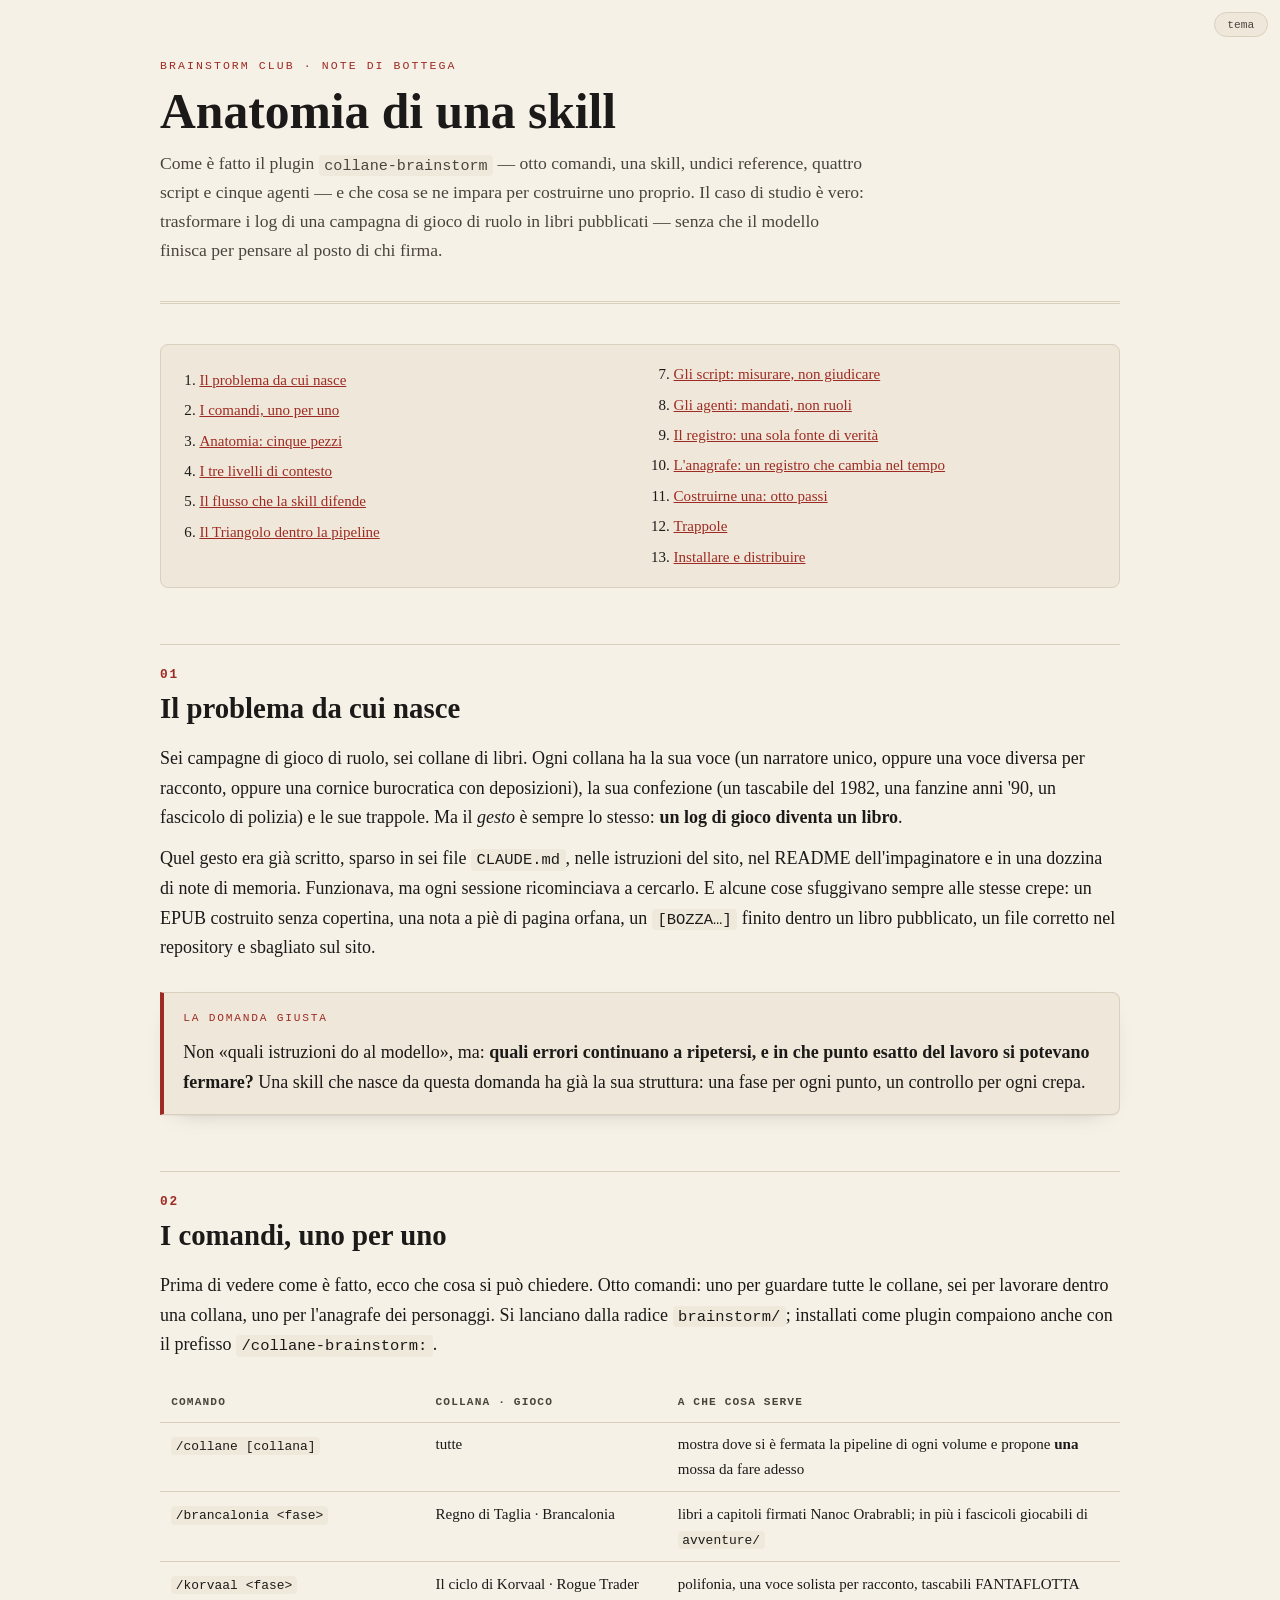
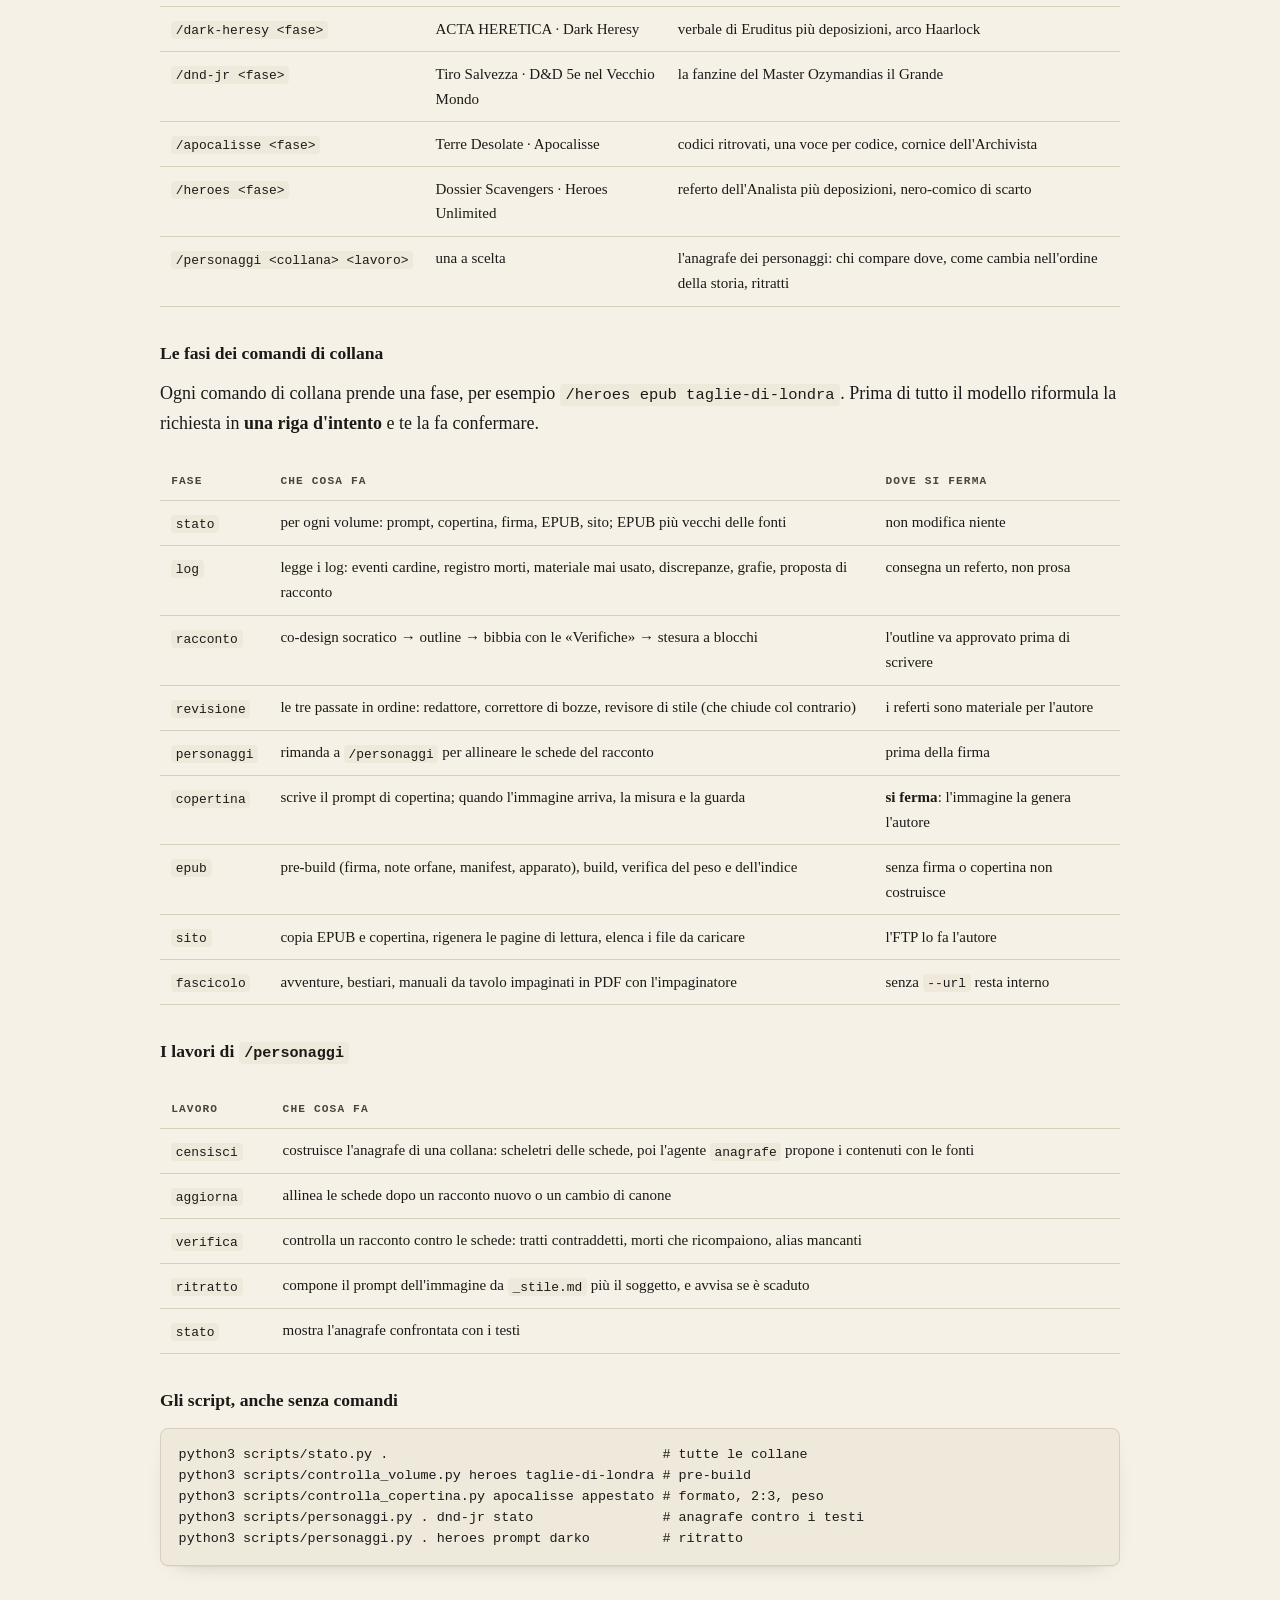
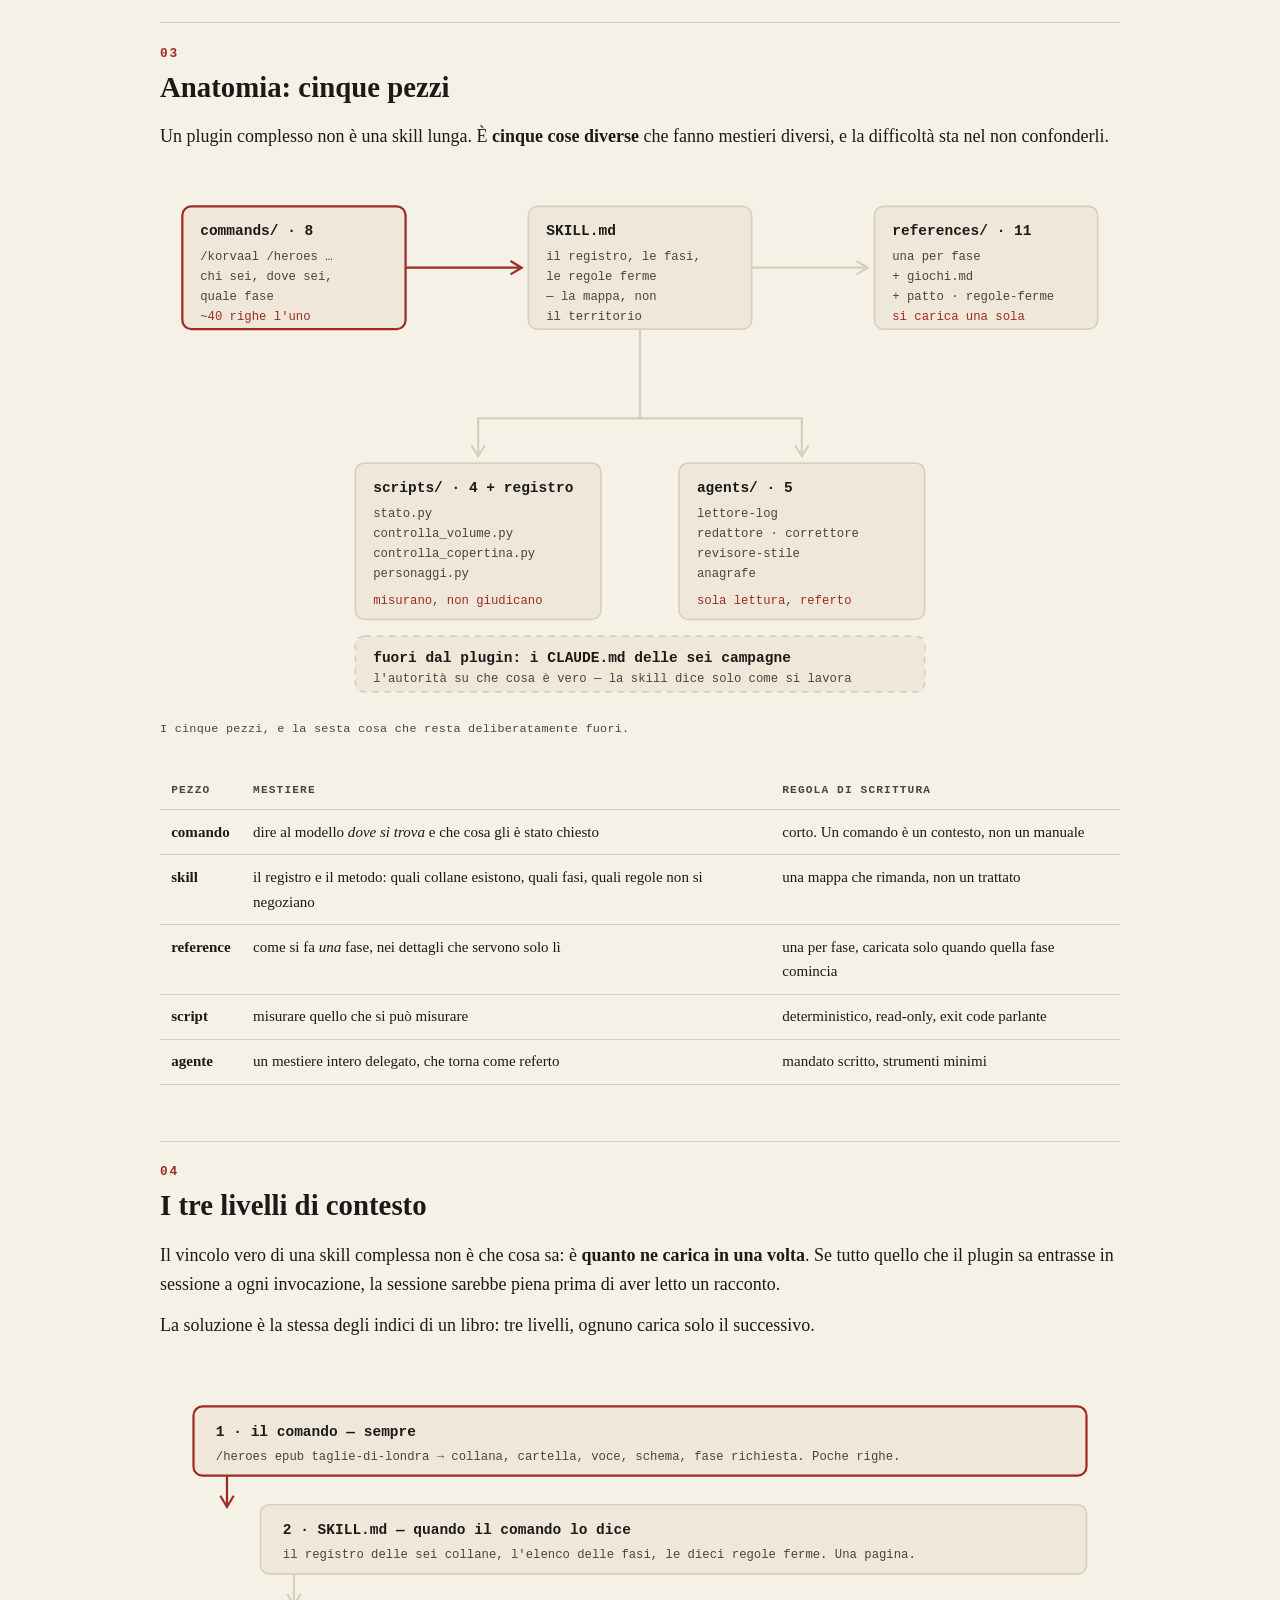
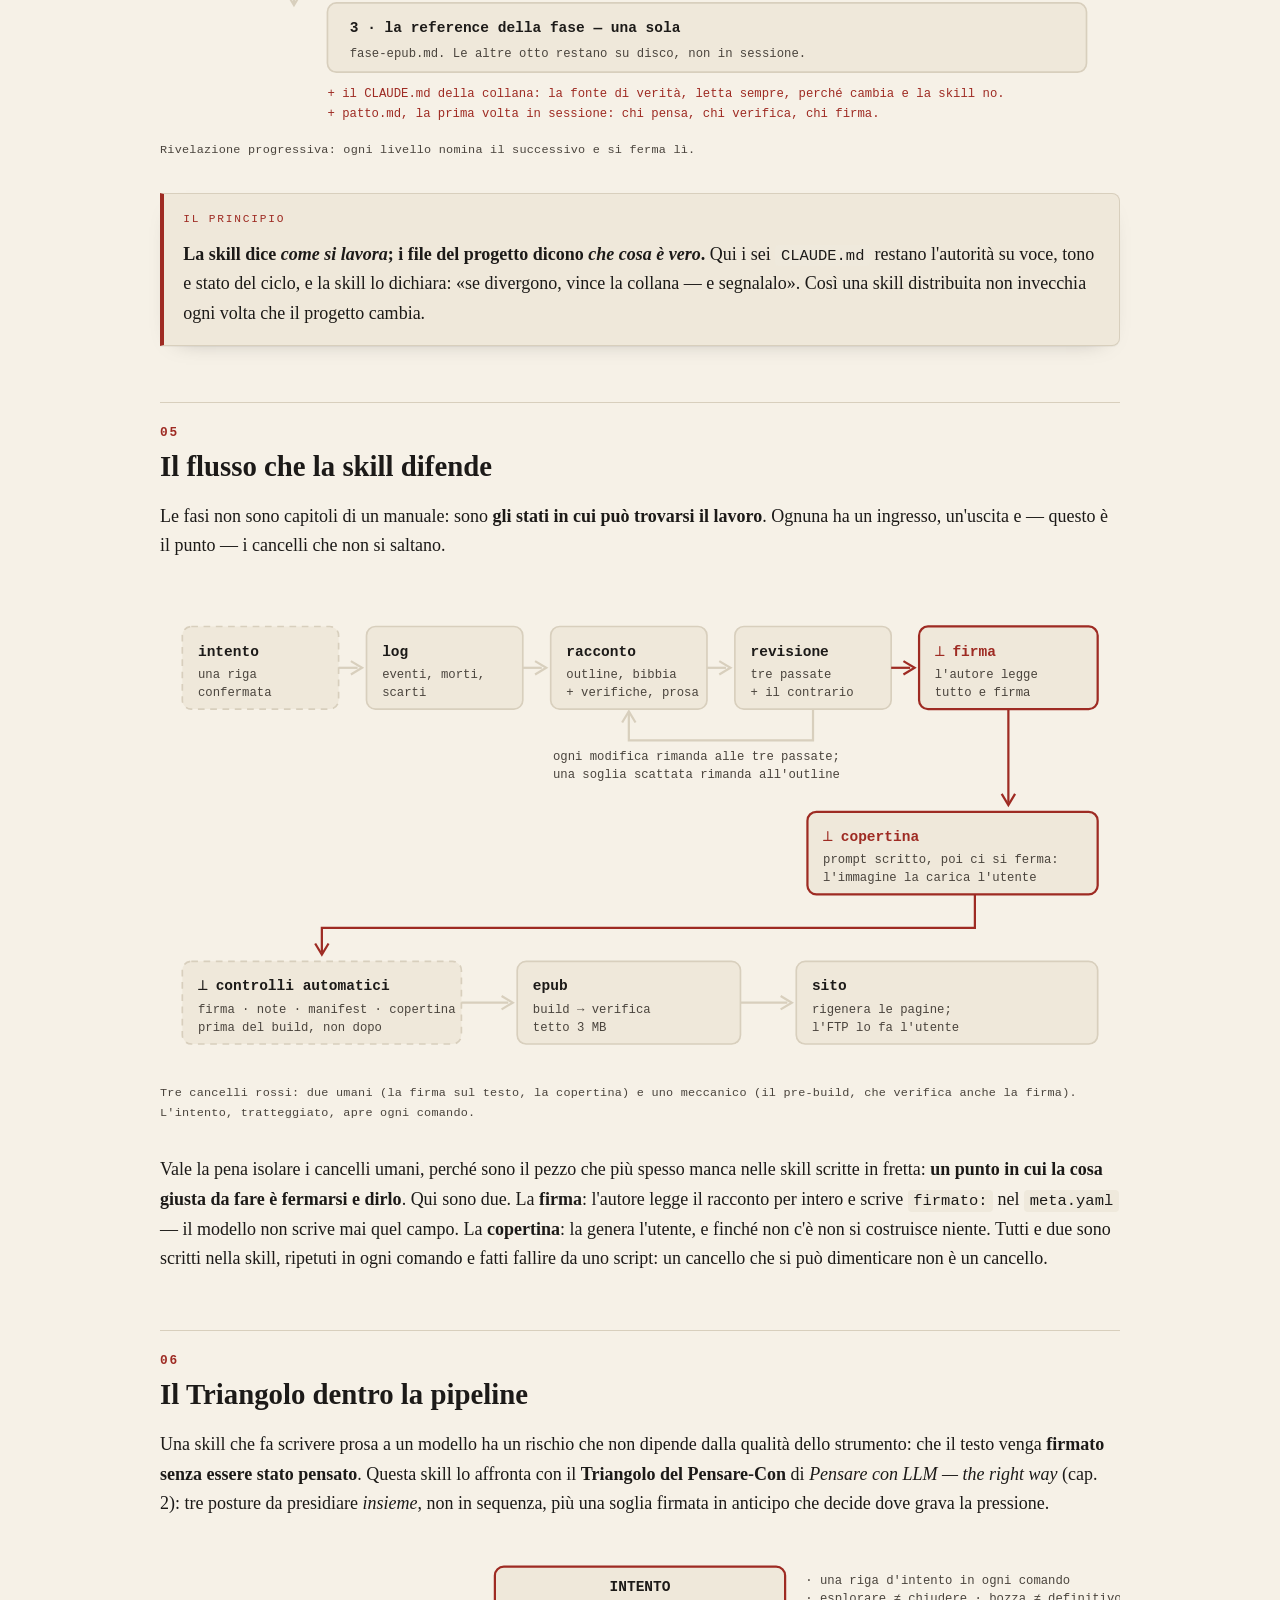
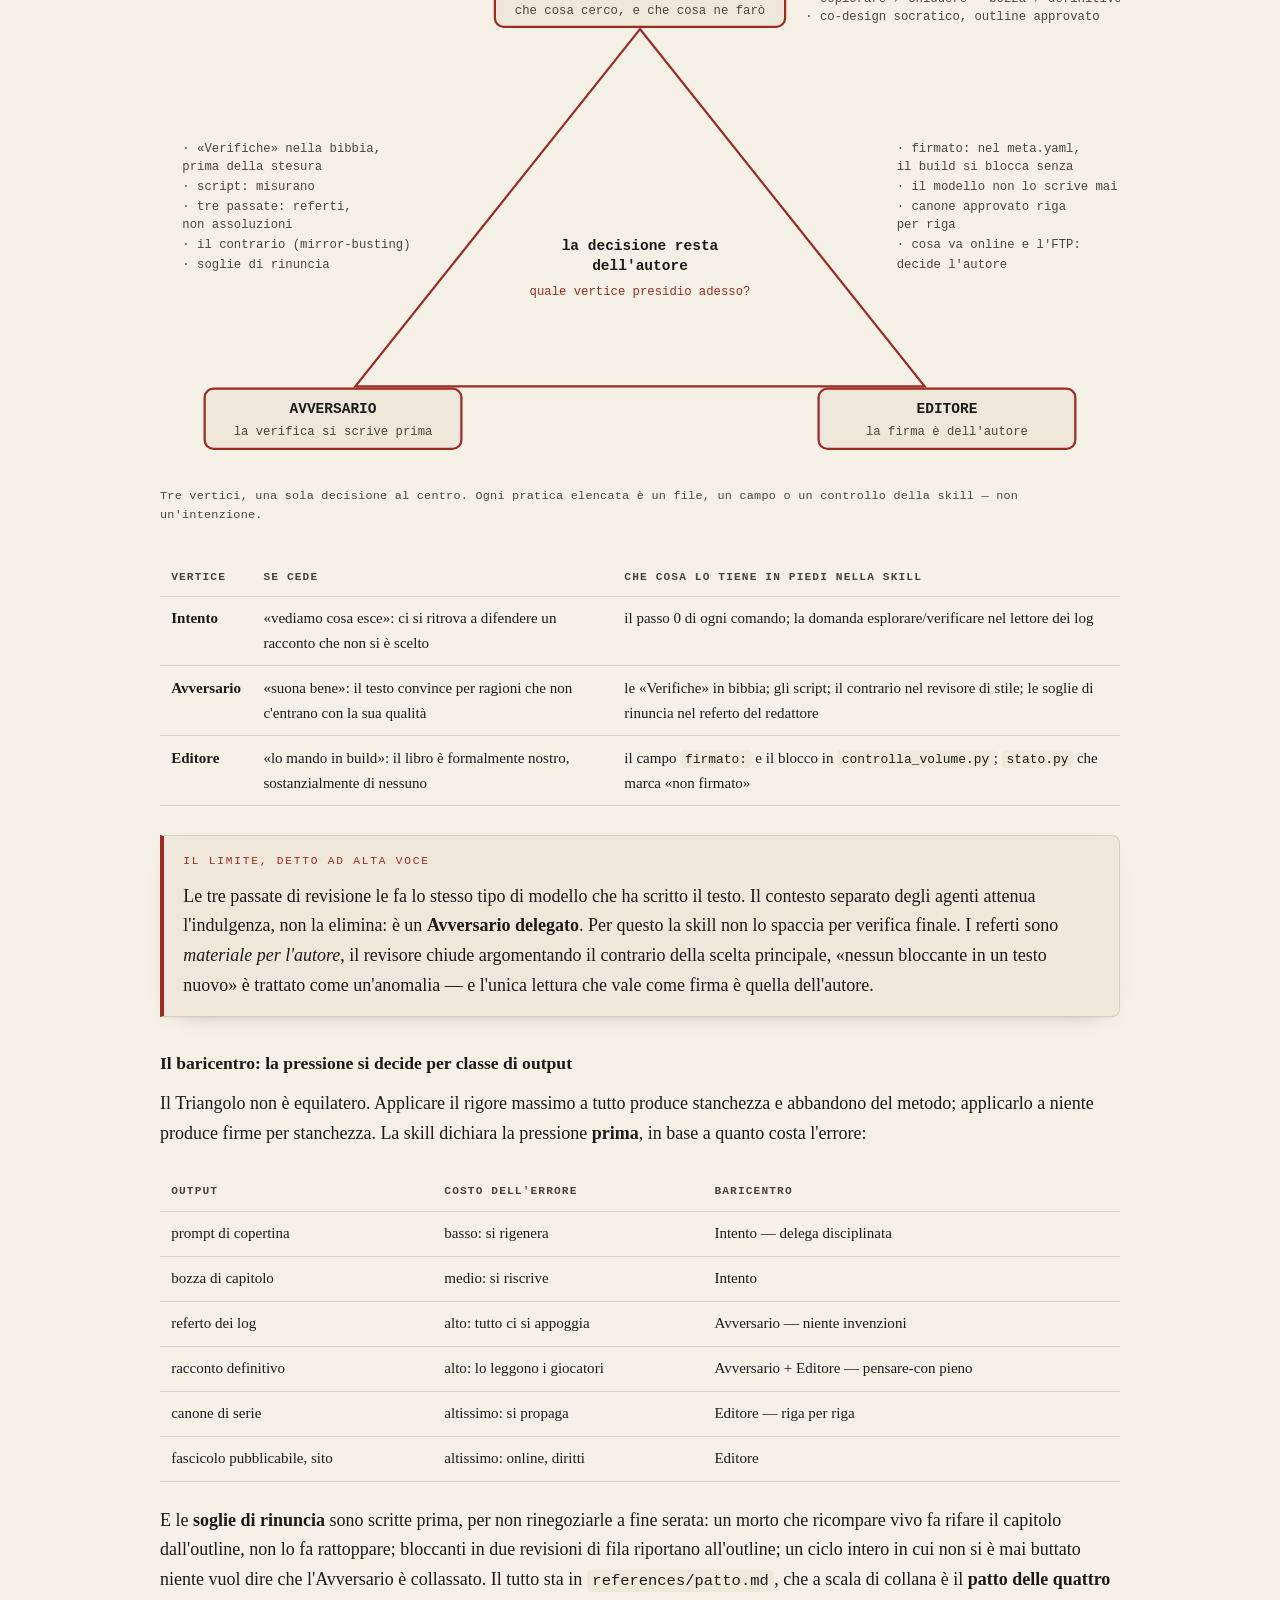
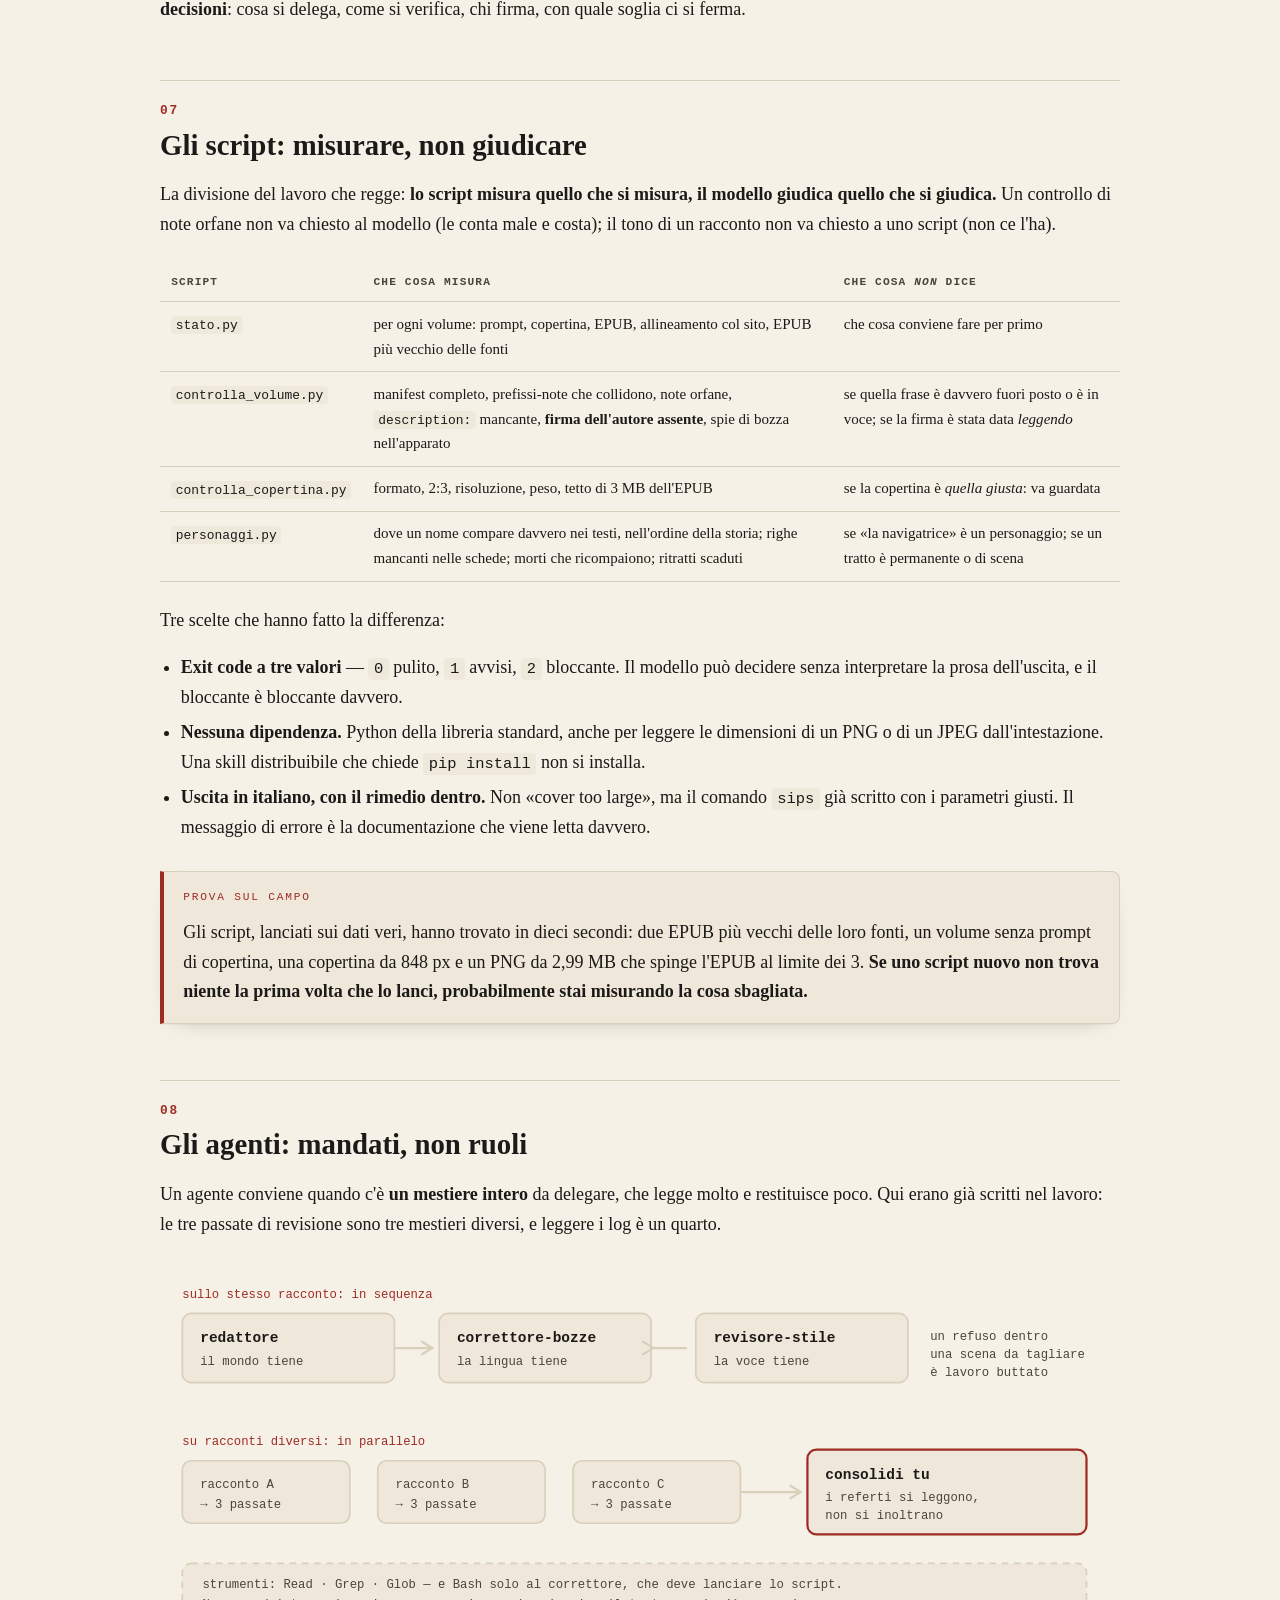
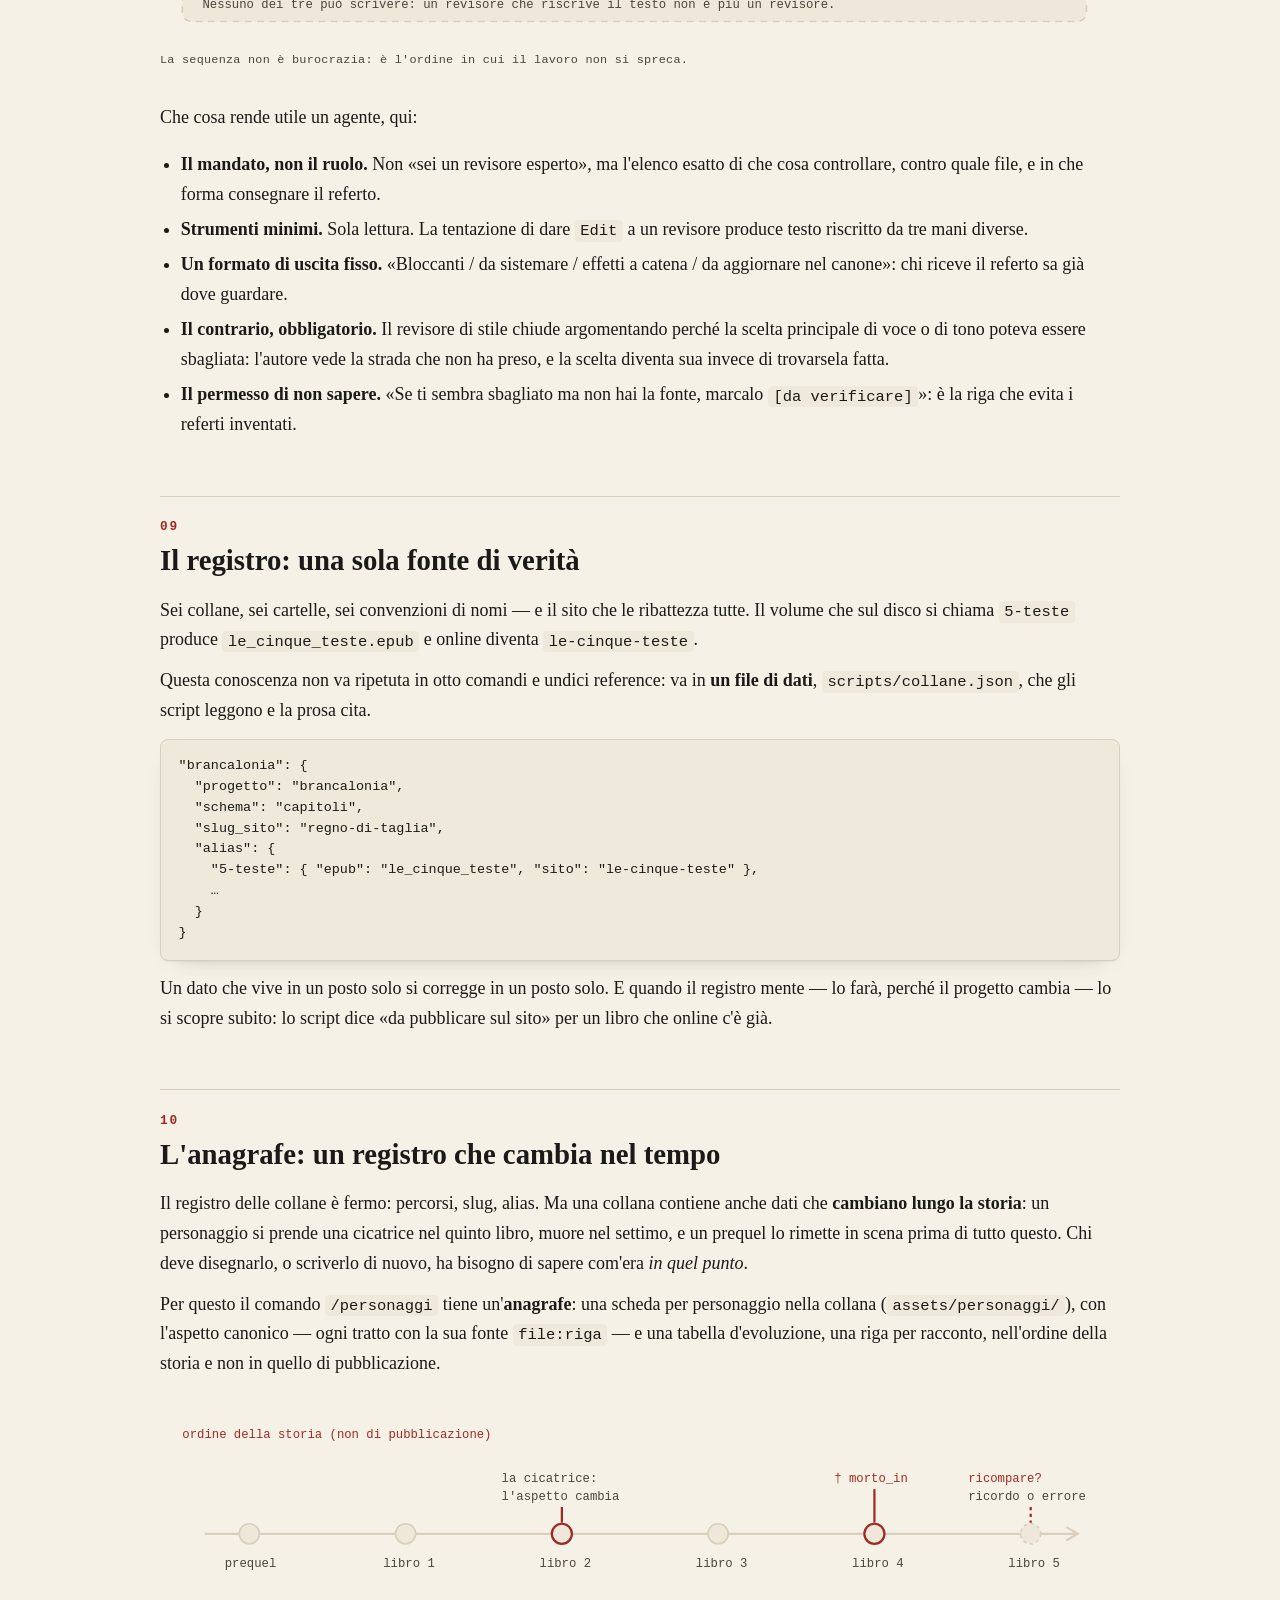
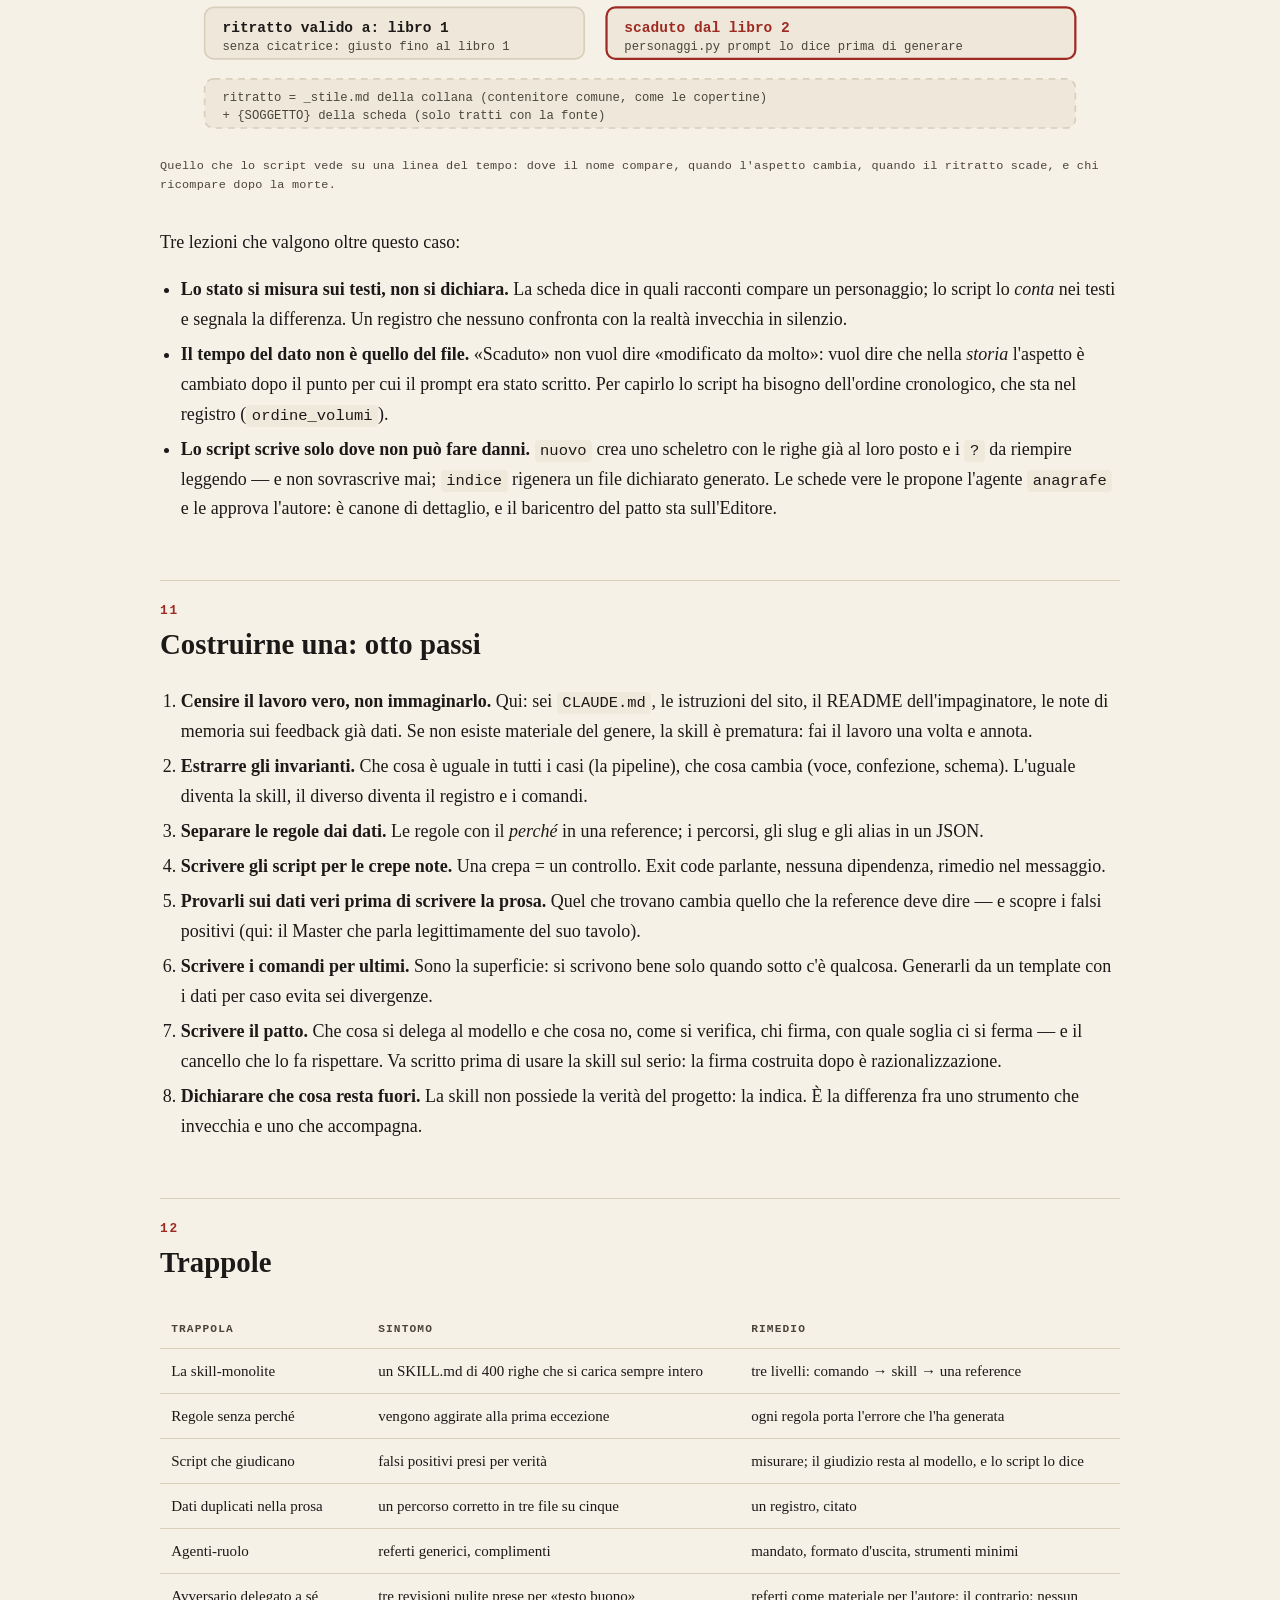
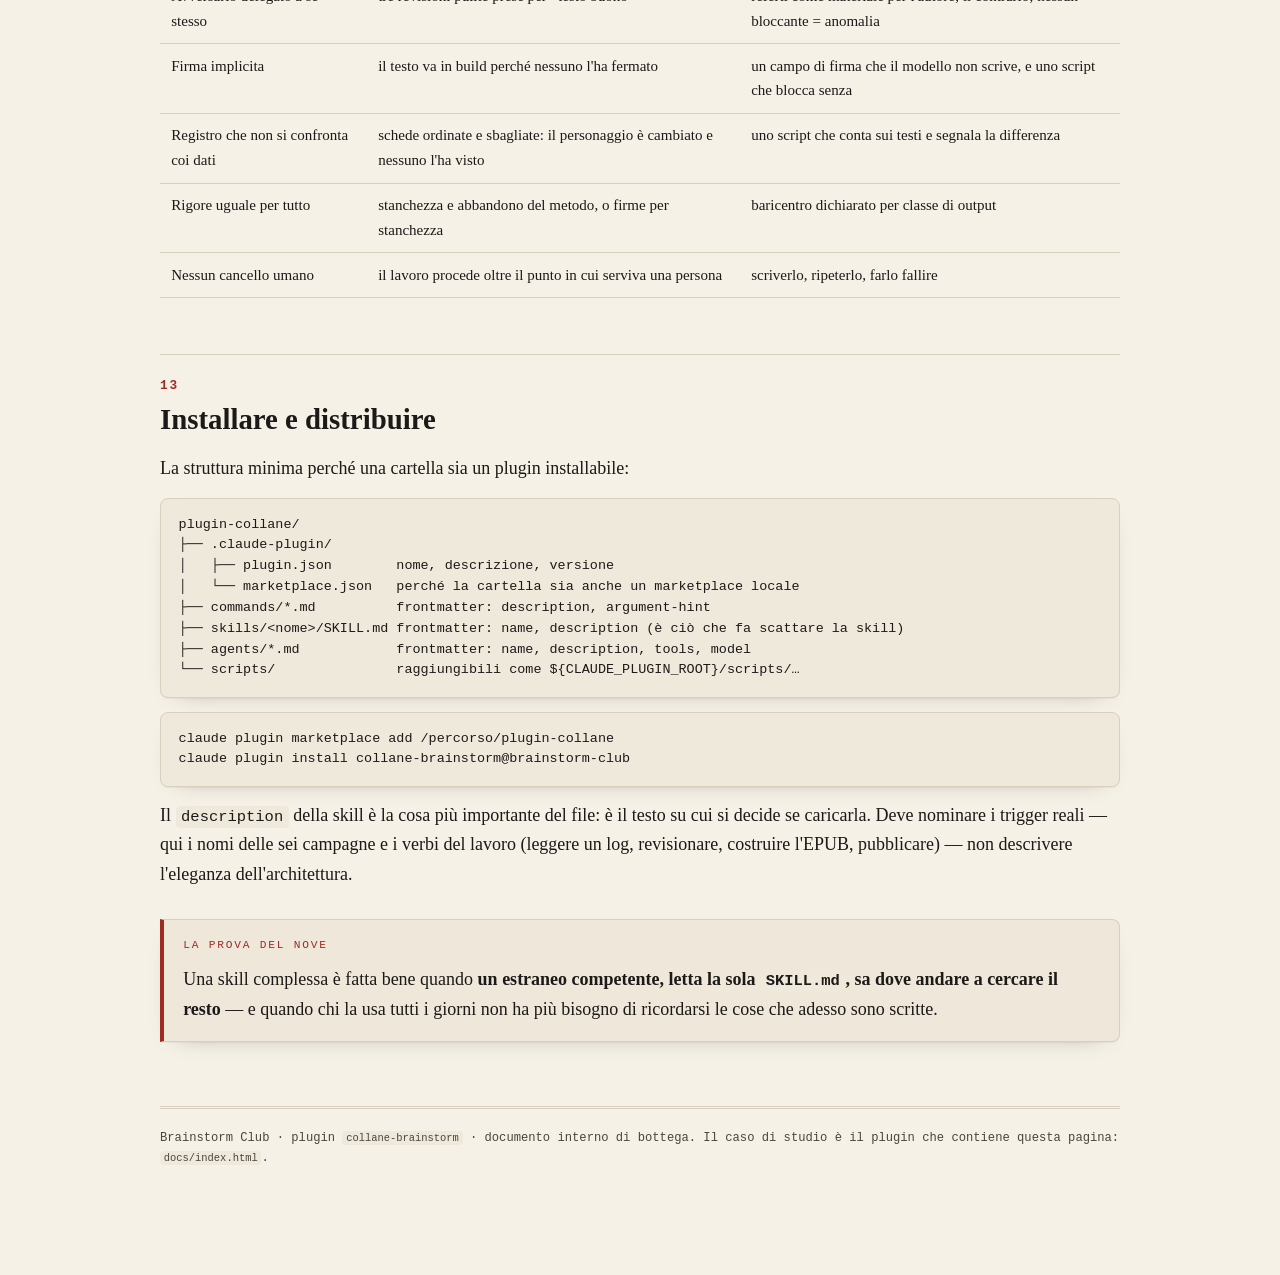
==== commit ccc52a8a: "Manuale: elenco dei comandi, delle fasi e dei lavori di /personaggi Co-Authored-By: Claude Opus 5.5 " ====
--- a/docs/index.html
+++ b/docs/index.html
@@ -122,6 +122,7 @@
 <nav class="indice">
   <ol>
     <li><a href="#problema">Il problema da cui nasce</a></li>
+    <li><a href="#comandi">I comandi, uno per uno</a></li>
     <li><a href="#anatomia">Anatomia: cinque pezzi</a></li>
     <li><a href="#contesto">I tre livelli di contesto</a></li>
     <li><a href="#flusso">Il flusso che la skill difende</a></li>
@@ -156,7 +157,64 @@
   la sua struttura: una fase per ogni punto, un controllo per ogni crepa.</p>
 </div>
 
-<h2 id="anatomia"><span class="num">02</span>Anatomia: cinque pezzi</h2>
+<h2 id="comandi"><span class="num">02</span>I comandi, uno per uno</h2>
+
+<p>Prima di vedere come è fatto, ecco che cosa si può chiedere. Otto comandi: uno per guardare
+tutte le collane, sei per lavorare dentro una collana, uno per l'anagrafe dei personaggi. Si
+lanciano dalla radice <code>brainstorm/</code>; installati come plugin compaiono anche con il
+prefisso <code>/collane-brainstorm:</code>.</p>
+
+<table>
+  <tr><th>comando</th><th>collana · gioco</th><th>a che cosa serve</th></tr>
+  <tr><td><code>/collane [collana]</code></td><td>tutte</td><td>mostra dove si è fermata la pipeline di ogni volume e propone <strong>una</strong> mossa da fare adesso</td></tr>
+  <tr><td><code>/brancalonia &lt;fase&gt;</code></td><td>Regno di Taglia · Brancalonia</td><td>libri a capitoli firmati Nanoc Orabrabli; in più i fascicoli giocabili di <code>avventure/</code></td></tr>
+  <tr><td><code>/korvaal &lt;fase&gt;</code></td><td>Il ciclo di Korvaal · Rogue Trader</td><td>polifonia, una voce solista per racconto, tascabili FANTAFLOTTA</td></tr>
+  <tr><td><code>/dark-heresy &lt;fase&gt;</code></td><td>ACTA HERETICA · Dark Heresy</td><td>verbale di Eruditus più deposizioni, arco Haarlock</td></tr>
+  <tr><td><code>/dnd-jr &lt;fase&gt;</code></td><td>Tiro Salvezza · D&amp;D 5e nel Vecchio Mondo</td><td>la fanzine del Master Ozymandias il Grande</td></tr>
+  <tr><td><code>/apocalisse &lt;fase&gt;</code></td><td>Terre Desolate · Apocalisse</td><td>codici ritrovati, una voce per codice, cornice dell'Archivista</td></tr>
+  <tr><td><code>/heroes &lt;fase&gt;</code></td><td>Dossier Scavengers · Heroes Unlimited</td><td>referto dell'Analista più deposizioni, nero-comico di scarto</td></tr>
+  <tr><td><code>/personaggi &lt;collana&gt; &lt;lavoro&gt;</code></td><td>una a scelta</td><td>l'anagrafe dei personaggi: chi compare dove, come cambia nell'ordine della storia, ritratti</td></tr>
+</table>
+
+<h3>Le fasi dei comandi di collana</h3>
+
+<p>Ogni comando di collana prende una fase, per esempio <code>/heroes epub taglie-di-londra</code>.
+Prima di tutto il modello riformula la richiesta in <strong>una riga d'intento</strong> e te la fa
+confermare.</p>
+
+<table>
+  <tr><th>fase</th><th>che cosa fa</th><th>dove si ferma</th></tr>
+  <tr><td><code>stato</code></td><td>per ogni volume: prompt, copertina, firma, EPUB, sito; EPUB più vecchi delle fonti</td><td>non modifica niente</td></tr>
+  <tr><td><code>log</code></td><td>legge i log: eventi cardine, registro morti, materiale mai usato, discrepanze, grafie, proposta di racconto</td><td>consegna un referto, non prosa</td></tr>
+  <tr><td><code>racconto</code></td><td>co-design socratico → outline → bibbia con le «Verifiche» → stesura a blocchi</td><td>l'outline va approvato prima di scrivere</td></tr>
+  <tr><td><code>revisione</code></td><td>le tre passate in ordine: redattore, correttore di bozze, revisore di stile (che chiude col contrario)</td><td>i referti sono materiale per l'autore</td></tr>
+  <tr><td><code>personaggi</code></td><td>rimanda a <code>/personaggi</code> per allineare le schede del racconto</td><td>prima della firma</td></tr>
+  <tr><td><code>copertina</code></td><td>scrive il prompt di copertina; quando l'immagine arriva, la misura e la guarda</td><td><strong>si ferma</strong>: l'immagine la genera l'autore</td></tr>
+  <tr><td><code>epub</code></td><td>pre-build (firma, note orfane, manifest, apparato), build, verifica del peso e dell'indice</td><td>senza firma o copertina non costruisce</td></tr>
+  <tr><td><code>sito</code></td><td>copia EPUB e copertina, rigenera le pagine di lettura, elenca i file da caricare</td><td>l'FTP lo fa l'autore</td></tr>
+  <tr><td><code>fascicolo</code></td><td>avventure, bestiari, manuali da tavolo impaginati in PDF con l'impaginatore</td><td>senza <code>--url</code> resta interno</td></tr>
+</table>
+
+<h3>I lavori di <code>/personaggi</code></h3>
+
+<table>
+  <tr><th>lavoro</th><th>che cosa fa</th></tr>
+  <tr><td><code>censisci</code></td><td>costruisce l'anagrafe di una collana: scheletri delle schede, poi l'agente <code>anagrafe</code> propone i contenuti con le fonti</td></tr>
+  <tr><td><code>aggiorna</code></td><td>allinea le schede dopo un racconto nuovo o un cambio di canone</td></tr>
+  <tr><td><code>verifica</code></td><td>controlla un racconto contro le schede: tratti contraddetti, morti che ricompaiono, alias mancanti</td></tr>
+  <tr><td><code>ritratto</code></td><td>compone il prompt dell'immagine da <code>_stile.md</code> più il soggetto, e avvisa se è scaduto</td></tr>
+  <tr><td><code>stato</code></td><td>mostra l'anagrafe confrontata con i testi</td></tr>
+</table>
+
+<h3>Gli script, anche senza comandi</h3>
+
+<pre><code>python3 scripts/stato.py .                                  # tutte le collane
+python3 scripts/controlla_volume.py heroes taglie-di-londra # pre-build
+python3 scripts/controlla_copertina.py apocalisse appestato # formato, 2:3, peso
+python3 scripts/personaggi.py . dnd-jr stato                # anagrafe contro i testi
+python3 scripts/personaggi.py . heroes prompt darko         # ritratto</code></pre>
+
+<h2 id="anatomia"><span class="num">03</span>Anatomia: cinque pezzi</h2>
 
 <p>Un plugin complesso non è una skill lunga. È <strong>cinque cose diverse</strong> che fanno
 mestieri diversi, e la difficoltà sta nel non confonderli.</p>
@@ -233,7 +291,7 @@
   <tr><td><strong>agente</strong></td><td>un mestiere intero delegato, che torna come referto</td><td>mandato scritto, strumenti minimi</td></tr>
 </table>
 
-<h2 id="contesto"><span class="num">03</span>I tre livelli di contesto</h2>
+<h2 id="contesto"><span class="num">04</span>I tre livelli di contesto</h2>
 
 <p>Il vincolo vero di una skill complessa non è che cosa sa: è <strong>quanto ne carica in una
 volta</strong>. Se tutto quello che il plugin sa entrasse in sessione a ogni invocazione, la
@@ -273,7 +331,7 @@
   distribuita non invecchia ogni volta che il progetto cambia.</p>
 </div>
 
-<h2 id="flusso"><span class="num">04</span>Il flusso che la skill difende</h2>
+<h2 id="flusso"><span class="num">05</span>Il flusso che la skill difende</h2>
 
 <p>Le fasi non sono capitoli di un manuale: sono <strong>gli stati in cui può trovarsi il
 lavoro</strong>. Ognuna ha un ingresso, un'uscita e — questo è il punto — i cancelli che non si
@@ -343,7 +401,7 @@
 due sono scritti nella skill, ripetuti in ogni comando e fatti fallire da uno script: un cancello
 che si può dimenticare non è un cancello.</p>
 
-<h2 id="triangolo"><span class="num">05</span>Il Triangolo dentro la pipeline</h2>
+<h2 id="triangolo"><span class="num">06</span>Il Triangolo dentro la pipeline</h2>
 
 <p>Una skill che fa scrivere prosa a un modello ha un rischio che non dipende dalla qualità dello
 strumento: che il testo venga <strong>firmato senza essere stato pensato</strong>. Questa skill lo
@@ -432,7 +490,7 @@
 collana è il <strong>patto delle quattro decisioni</strong>: cosa si delega, come si verifica, chi
 firma, con quale soglia ci si ferma.</p>
 
-<h2 id="script"><span class="num">06</span>Gli script: misurare, non giudicare</h2>
+<h2 id="script"><span class="num">07</span>Gli script: misurare, non giudicare</h2>
 
 <p>La divisione del lavoro che regge: <strong>lo script misura quello che si misura, il modello
 giudica quello che si giudica.</strong> Un controllo di note orfane non va chiesto al modello (le
@@ -484,7 +542,7 @@
   lanci, probabilmente stai misurando la cosa sbagliata.</strong></p>
 </div>
 
-<h2 id="agenti"><span class="num">07</span>Gli agenti: mandati, non ruoli</h2>
+<h2 id="agenti"><span class="num">08</span>Gli agenti: mandati, non ruoli</h2>
 
 <p>Un agente conviene quando c'è <strong>un mestiere intero</strong> da delegare, che legge molto e
 restituisce poco. Qui erano già scritti nel lavoro: le tre passate di revisione sono tre mestieri
@@ -537,7 +595,7 @@
   marcalo <code>[da verificare]</code>»: è la riga che evita i referti inventati.</li>
 </ul>
 
-<h2 id="registro"><span class="num">08</span>Il registro: una sola fonte di verità</h2>
+<h2 id="registro"><span class="num">09</span>Il registro: una sola fonte di verità</h2>
 
 <p>Sei collane, sei cartelle, sei convenzioni di nomi — e il sito che le ribattezza tutte. Il
 volume che sul disco si chiama <code>5-teste</code> produce <code>le_cinque_teste.epub</code> e
@@ -561,7 +619,7 @@
 farà, perché il progetto cambia — lo si scopre subito: lo script dice «da pubblicare sul sito» per
 un libro che online c'è già.</p>
 
-<h2 id="anagrafe"><span class="num">09</span>L'anagrafe: un registro che cambia nel tempo</h2>
+<h2 id="anagrafe"><span class="num">10</span>L'anagrafe: un registro che cambia nel tempo</h2>
 
 <p>Il registro delle collane è fermo: percorsi, slug, alias. Ma una collana contiene anche dati che
 <strong>cambiano lungo la storia</strong>: un personaggio si prende una cicatrice nel quinto libro,
@@ -626,7 +684,7 @@
   baricentro del patto sta sull'Editore.</li>
 </ul>
 
-<h2 id="costruire"><span class="num">10</span>Costruirne una: otto passi</h2>
+<h2 id="costruire"><span class="num">11</span>Costruirne una: otto passi</h2>
 
 <ol>
   <li><strong>Censire il lavoro vero, non immaginarlo.</strong> Qui: sei <code>CLAUDE.md</code>, le
@@ -651,7 +709,7 @@
   progetto: la indica. È la differenza fra uno strumento che invecchia e uno che accompagna.</li>
 </ol>
 
-<h2 id="trappole"><span class="num">11</span>Trappole</h2>
+<h2 id="trappole"><span class="num">12</span>Trappole</h2>
 
 <table>
   <tr><th>trappola</th><th>sintomo</th><th>rimedio</th></tr>
@@ -667,7 +725,7 @@
   <tr><td>Nessun cancello umano</td><td>il lavoro procede oltre il punto in cui serviva una persona</td><td>scriverlo, ripeterlo, farlo fallire</td></tr>
 </table>
 
-<h2 id="installare"><span class="num">12</span>Installare e distribuire</h2>
+<h2 id="installare"><span class="num">13</span>Installare e distribuire</h2>
 
 <p>La struttura minima perché una cartella sia un plugin installabile:</p>
 
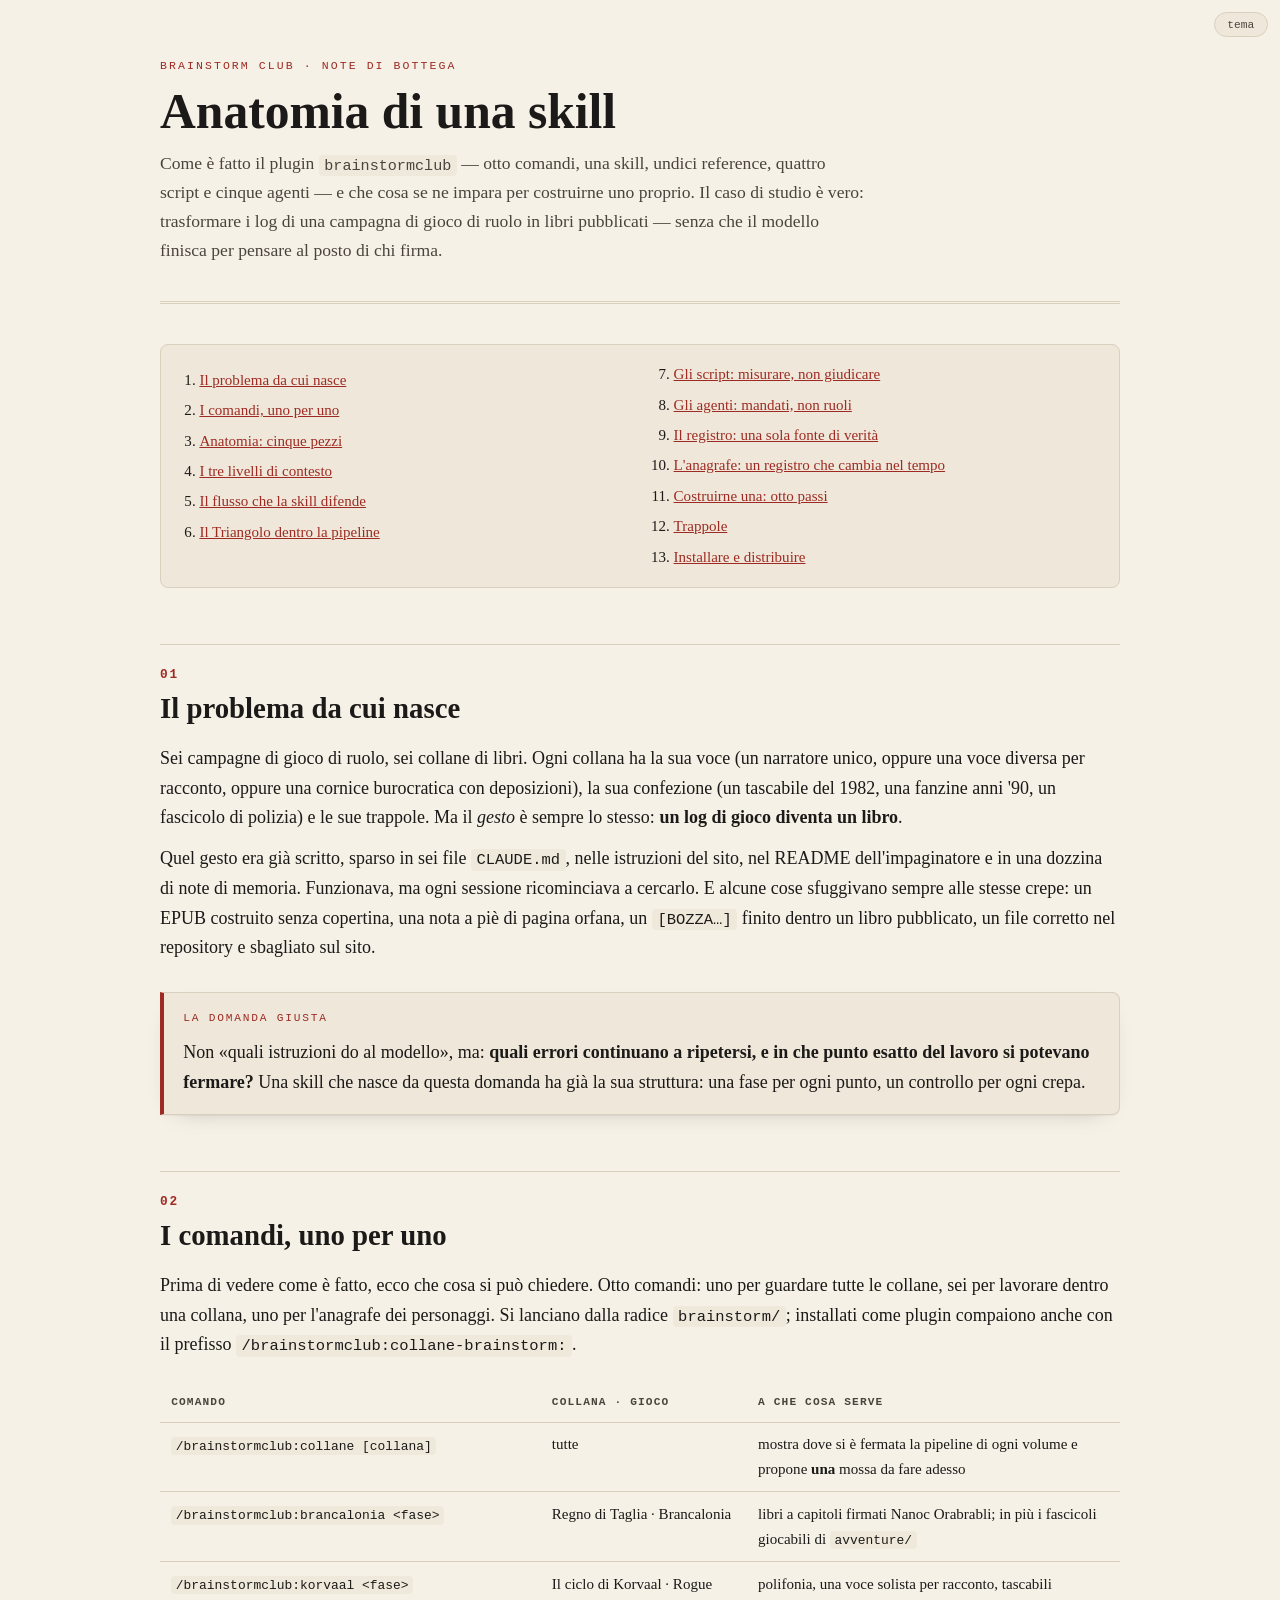
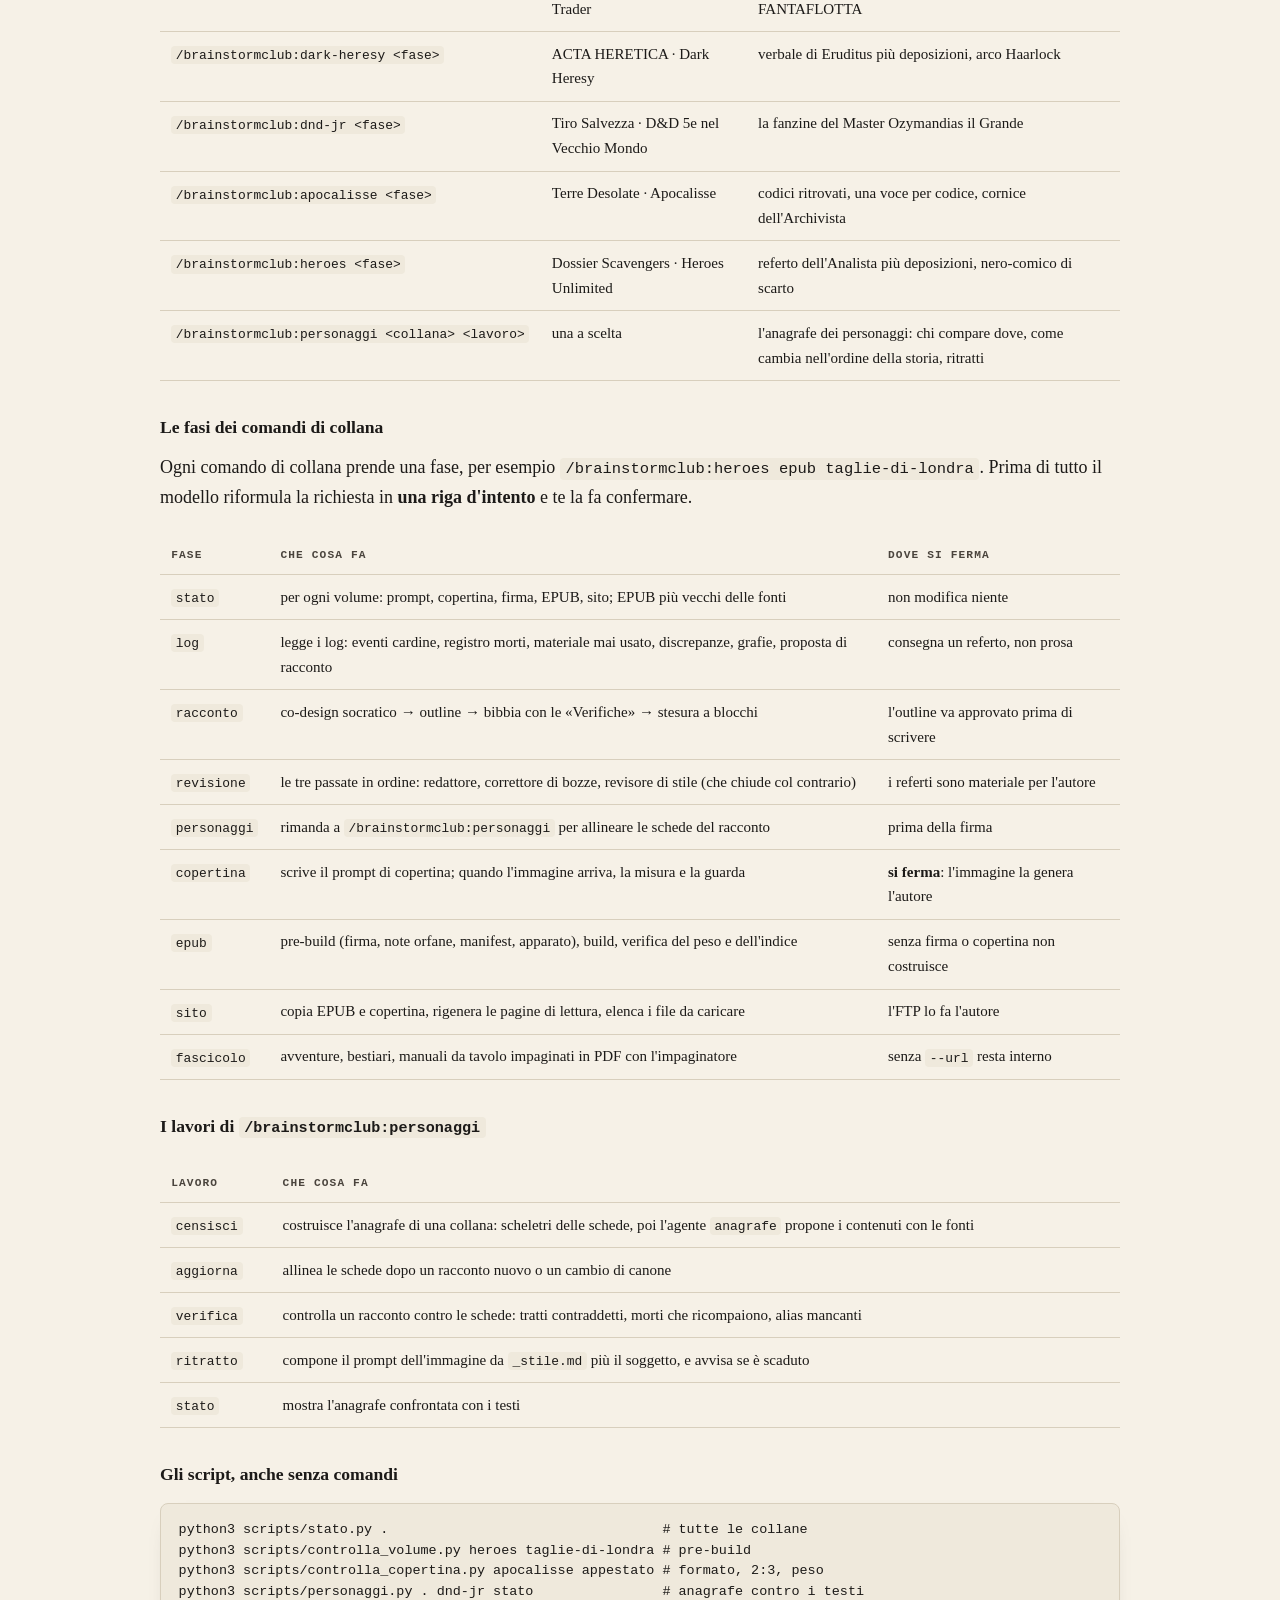
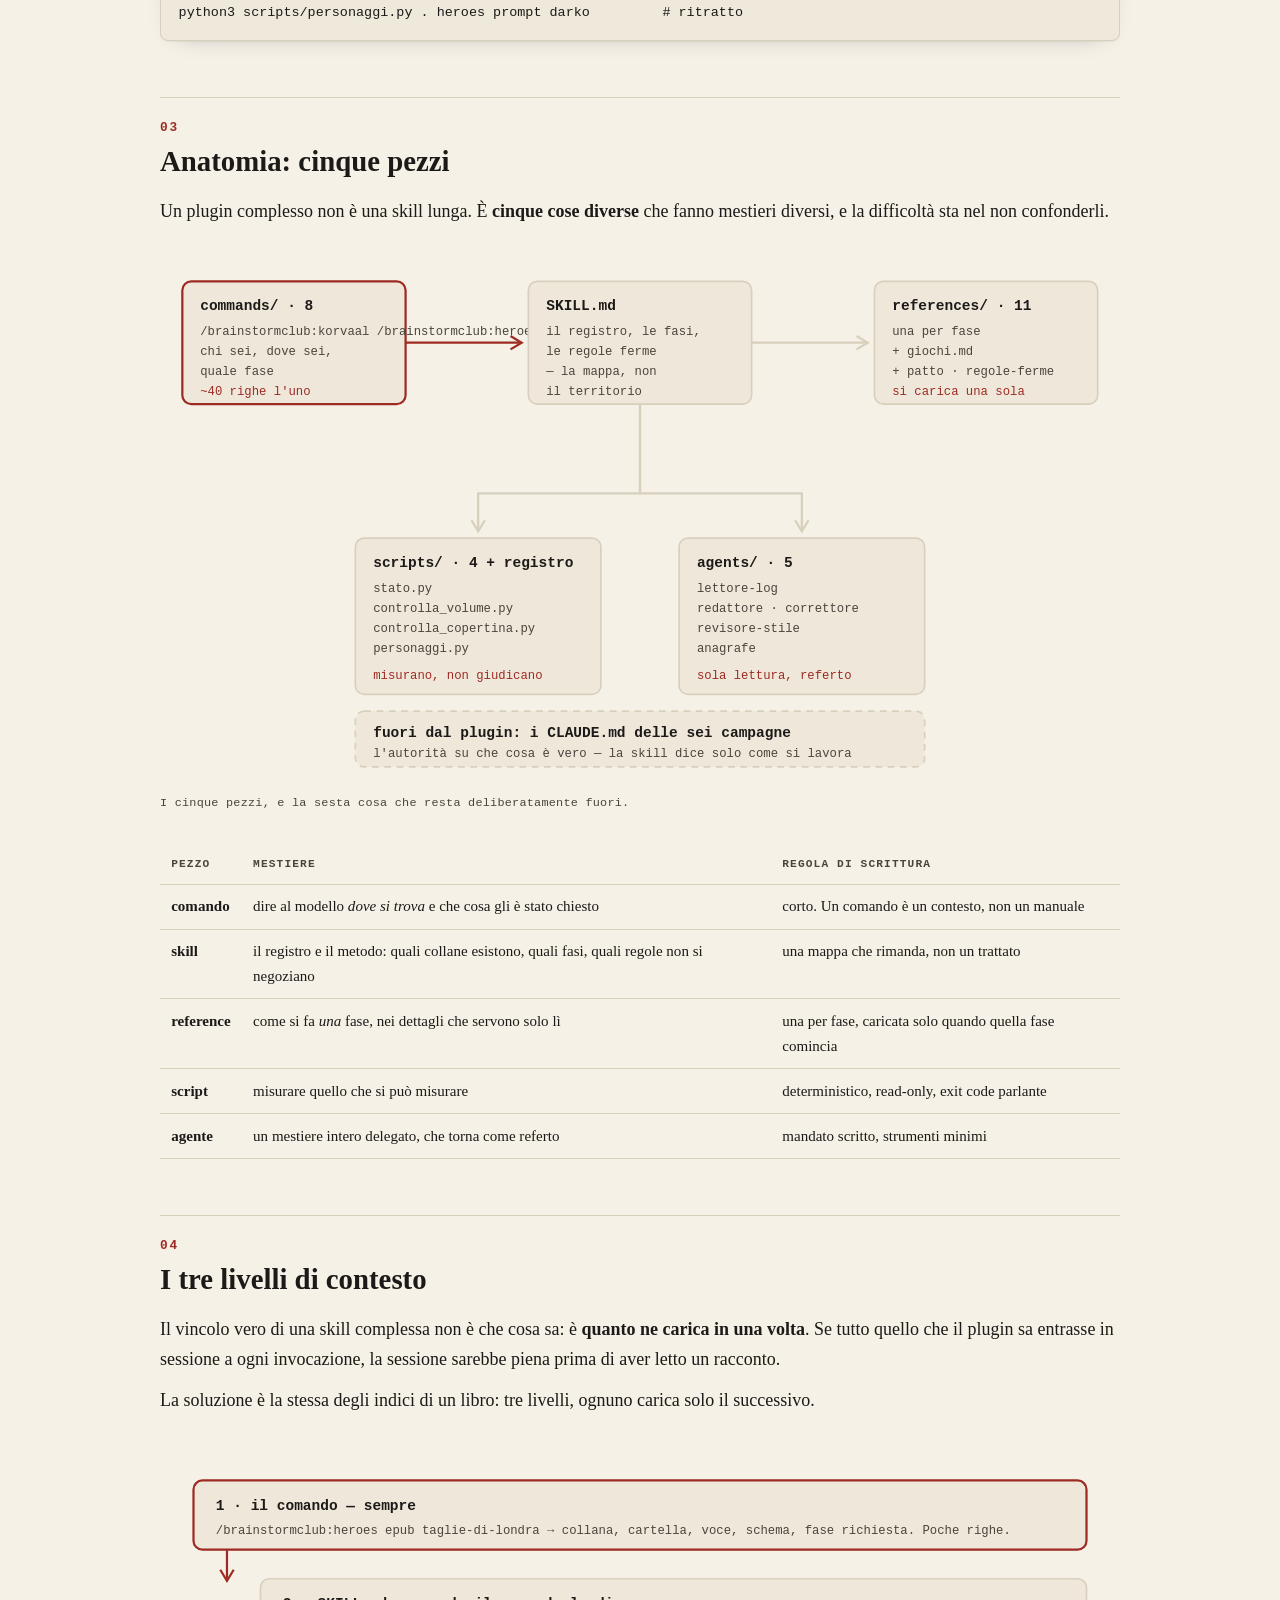
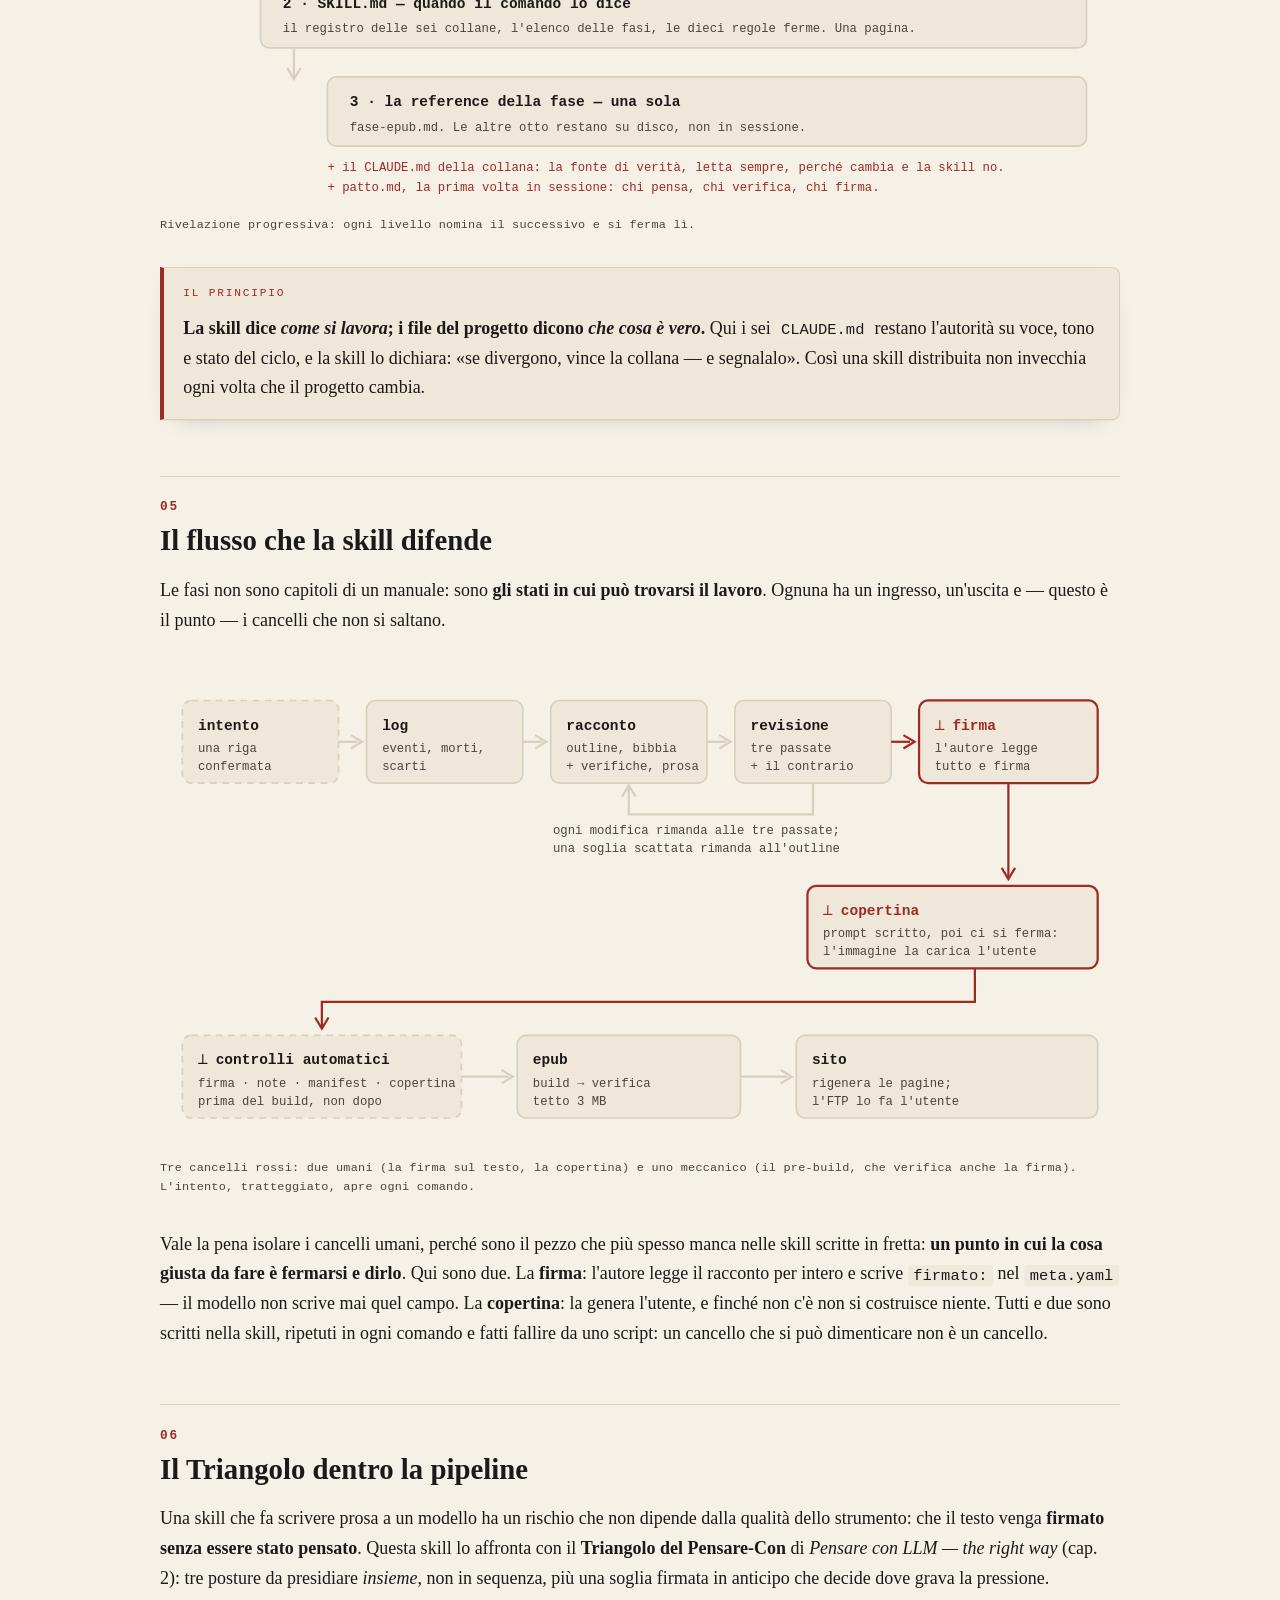
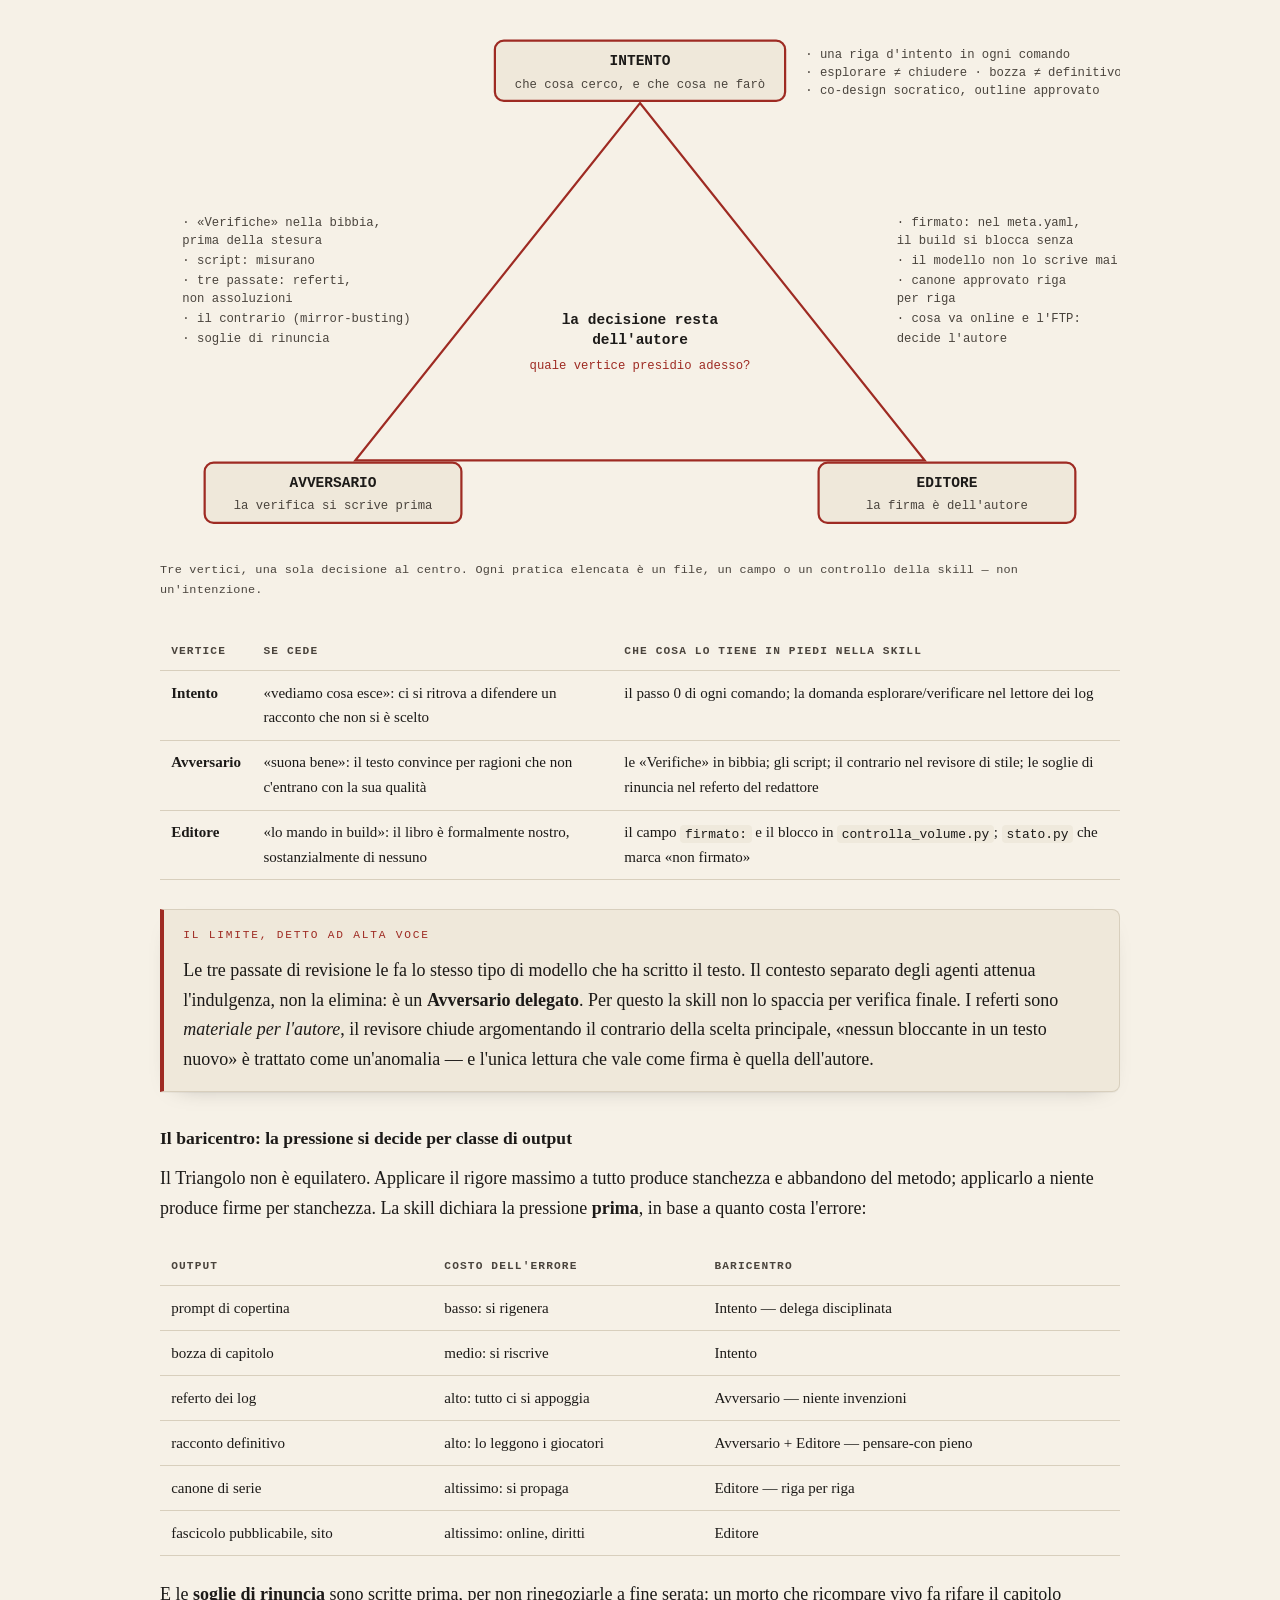
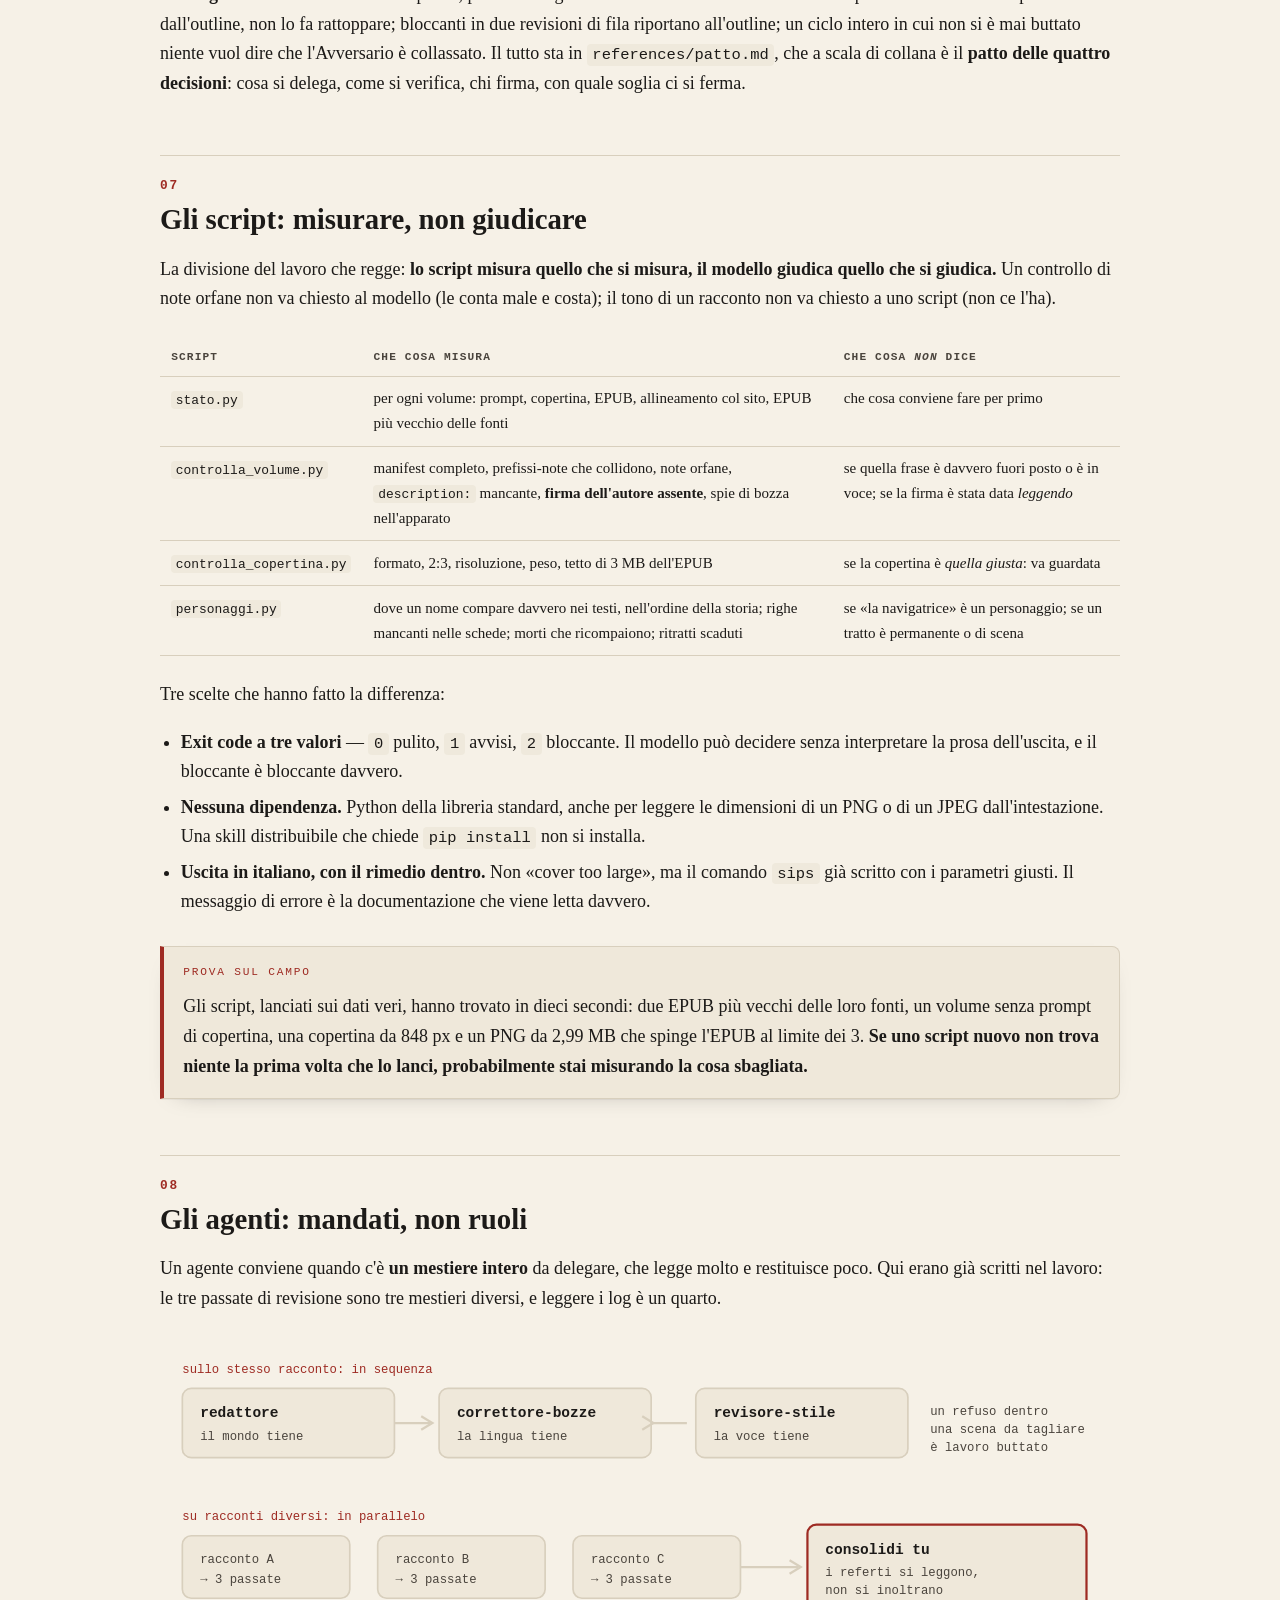
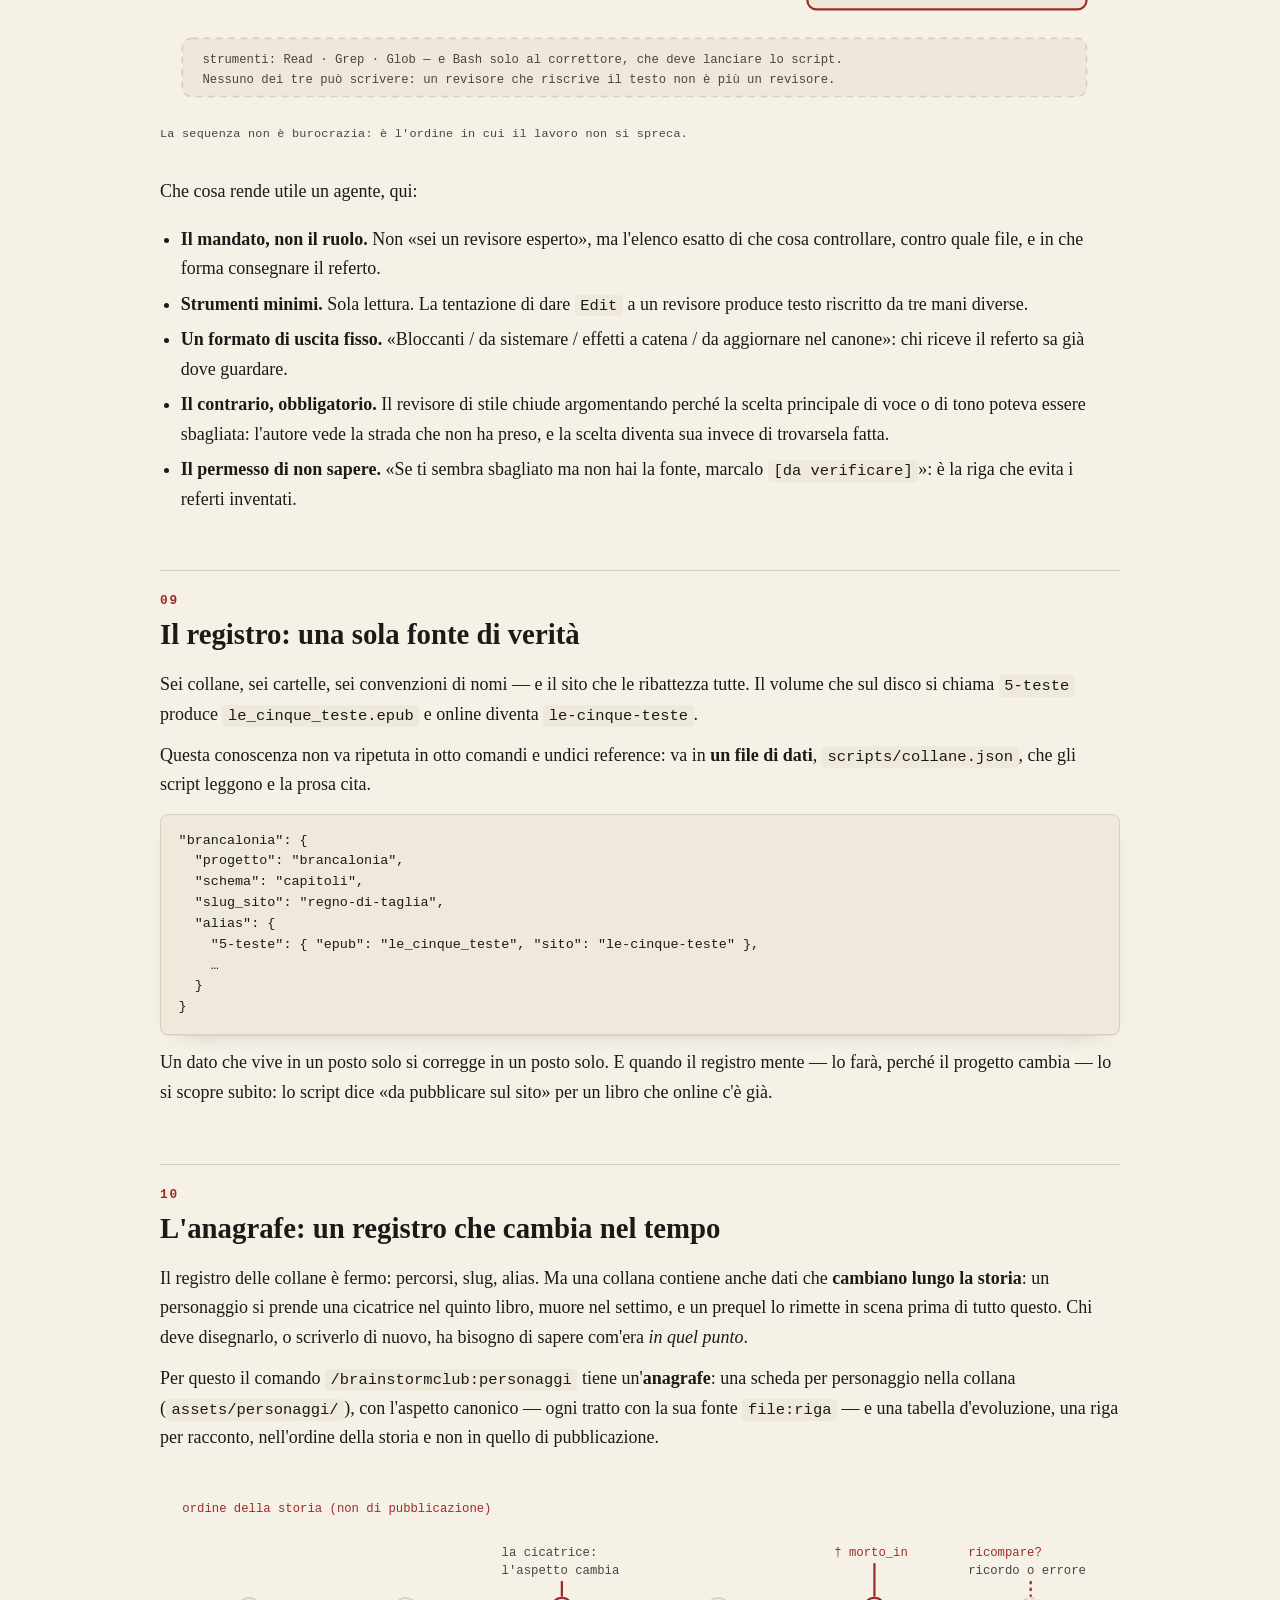
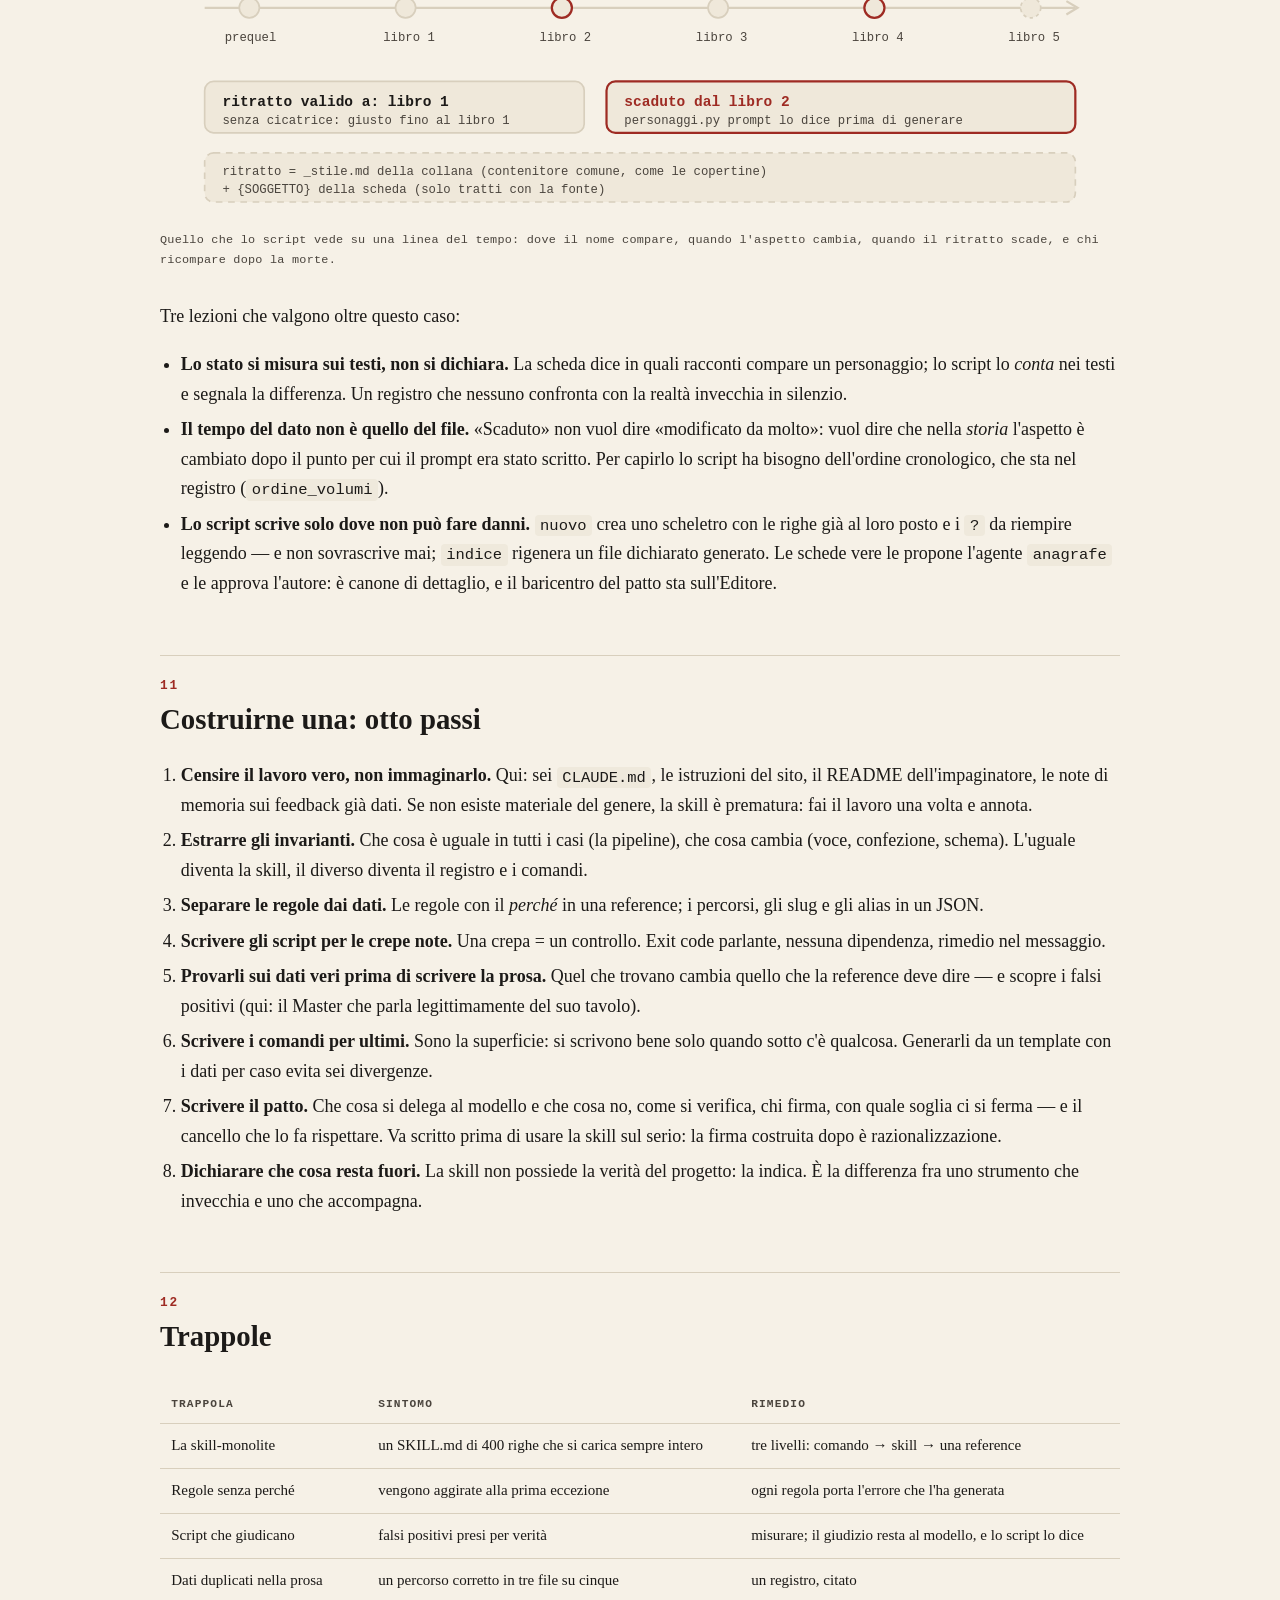
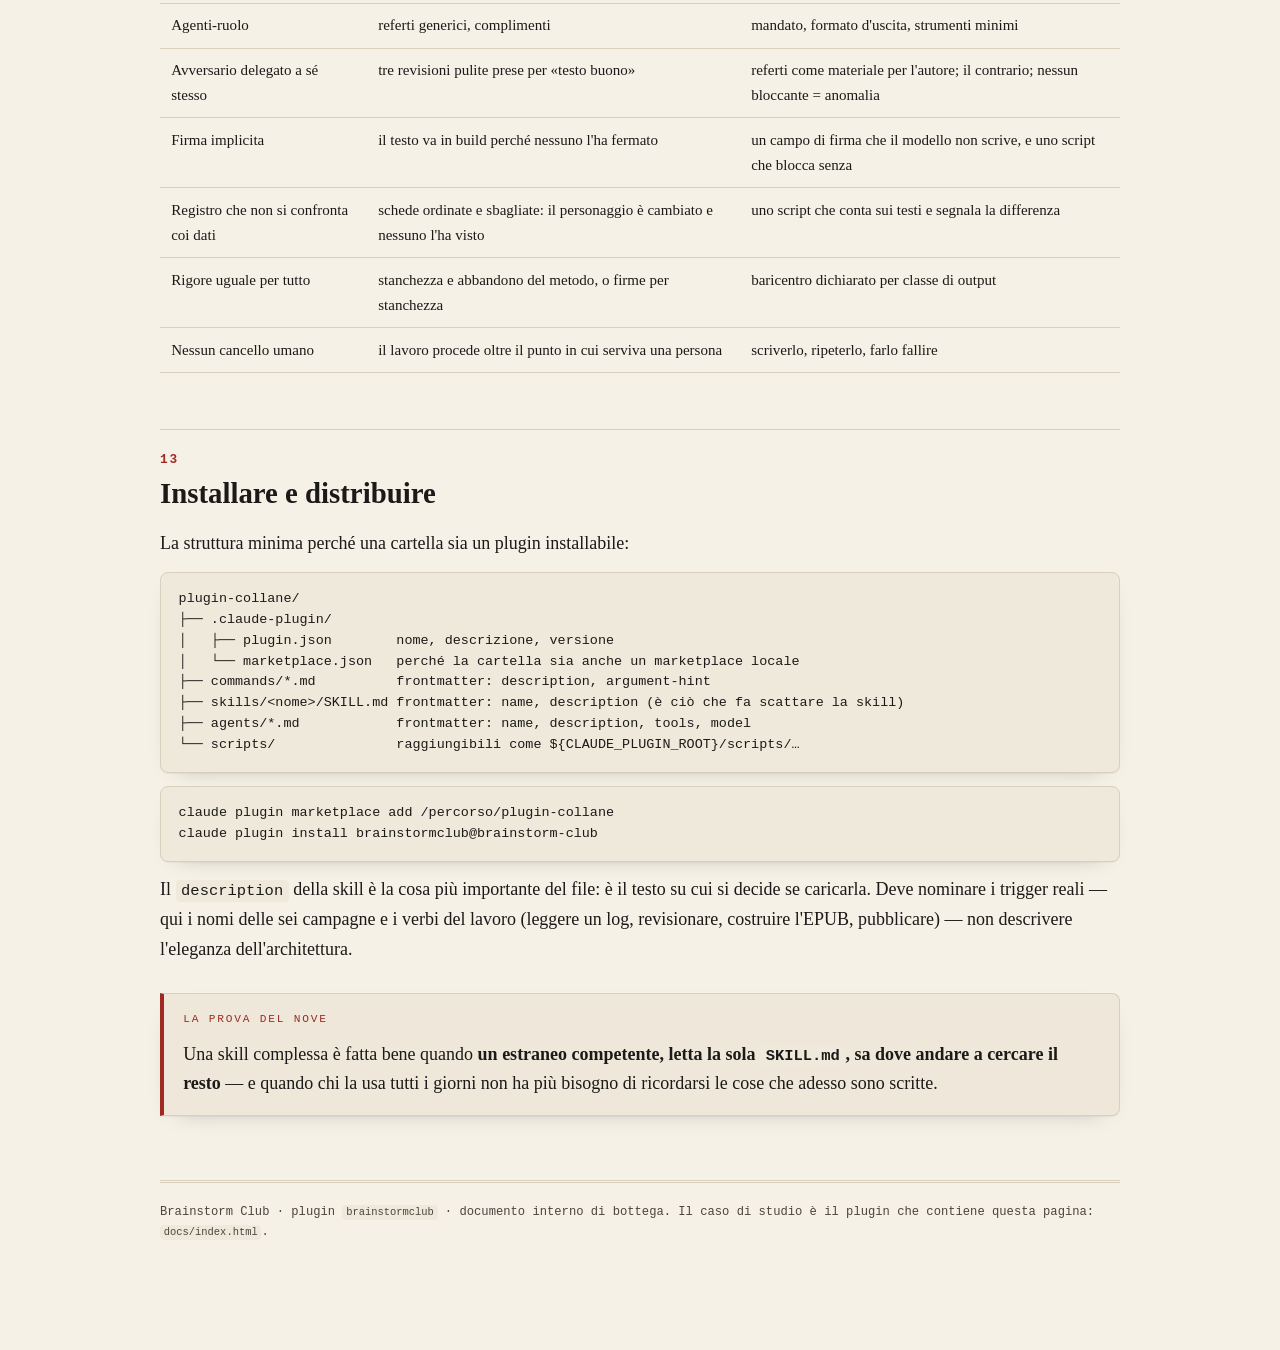
==== commit 6adf265d: "Prefisso comune /brainstormclub: per tutti i comandi (plugin rinominato brainstormclub, v1.3.0) Co-A" ====
--- a/docs/index.html
+++ b/docs/index.html
@@ -113,7 +113,7 @@
 <header class="testa">
   <p class="occhiello">Brainstorm Club · note di bottega</p>
   <h1>Anatomia di una skill</h1>
-  <p class="sommario lede">Come è fatto il plugin <code>collane-brainstorm</code> — otto comandi,
+  <p class="sommario lede">Come è fatto il plugin <code>brainstormclub</code> — otto comandi,
   una skill, undici reference, quattro script e cinque agenti — e che cosa se ne impara per costruirne
   uno proprio. Il caso di studio è vero: trasformare i log di una campagna di gioco di ruolo in
   libri pubblicati — senza che il modello finisca per pensare al posto di chi firma.</p>
@@ -162,23 +162,23 @@
 <p>Prima di vedere come è fatto, ecco che cosa si può chiedere. Otto comandi: uno per guardare
 tutte le collane, sei per lavorare dentro una collana, uno per l'anagrafe dei personaggi. Si
 lanciano dalla radice <code>brainstorm/</code>; installati come plugin compaiono anche con il
-prefisso <code>/collane-brainstorm:</code>.</p>
+prefisso <code>/brainstormclub:collane-brainstorm:</code>.</p>
 
 <table>
   <tr><th>comando</th><th>collana · gioco</th><th>a che cosa serve</th></tr>
-  <tr><td><code>/collane [collana]</code></td><td>tutte</td><td>mostra dove si è fermata la pipeline di ogni volume e propone <strong>una</strong> mossa da fare adesso</td></tr>
-  <tr><td><code>/brancalonia &lt;fase&gt;</code></td><td>Regno di Taglia · Brancalonia</td><td>libri a capitoli firmati Nanoc Orabrabli; in più i fascicoli giocabili di <code>avventure/</code></td></tr>
-  <tr><td><code>/korvaal &lt;fase&gt;</code></td><td>Il ciclo di Korvaal · Rogue Trader</td><td>polifonia, una voce solista per racconto, tascabili FANTAFLOTTA</td></tr>
-  <tr><td><code>/dark-heresy &lt;fase&gt;</code></td><td>ACTA HERETICA · Dark Heresy</td><td>verbale di Eruditus più deposizioni, arco Haarlock</td></tr>
-  <tr><td><code>/dnd-jr &lt;fase&gt;</code></td><td>Tiro Salvezza · D&amp;D 5e nel Vecchio Mondo</td><td>la fanzine del Master Ozymandias il Grande</td></tr>
-  <tr><td><code>/apocalisse &lt;fase&gt;</code></td><td>Terre Desolate · Apocalisse</td><td>codici ritrovati, una voce per codice, cornice dell'Archivista</td></tr>
-  <tr><td><code>/heroes &lt;fase&gt;</code></td><td>Dossier Scavengers · Heroes Unlimited</td><td>referto dell'Analista più deposizioni, nero-comico di scarto</td></tr>
-  <tr><td><code>/personaggi &lt;collana&gt; &lt;lavoro&gt;</code></td><td>una a scelta</td><td>l'anagrafe dei personaggi: chi compare dove, come cambia nell'ordine della storia, ritratti</td></tr>
+  <tr><td><code>/brainstormclub:collane [collana]</code></td><td>tutte</td><td>mostra dove si è fermata la pipeline di ogni volume e propone <strong>una</strong> mossa da fare adesso</td></tr>
+  <tr><td><code>/brainstormclub:brancalonia &lt;fase&gt;</code></td><td>Regno di Taglia · Brancalonia</td><td>libri a capitoli firmati Nanoc Orabrabli; in più i fascicoli giocabili di <code>avventure/</code></td></tr>
+  <tr><td><code>/brainstormclub:korvaal &lt;fase&gt;</code></td><td>Il ciclo di Korvaal · Rogue Trader</td><td>polifonia, una voce solista per racconto, tascabili FANTAFLOTTA</td></tr>
+  <tr><td><code>/brainstormclub:dark-heresy &lt;fase&gt;</code></td><td>ACTA HERETICA · Dark Heresy</td><td>verbale di Eruditus più deposizioni, arco Haarlock</td></tr>
+  <tr><td><code>/brainstormclub:dnd-jr &lt;fase&gt;</code></td><td>Tiro Salvezza · D&amp;D 5e nel Vecchio Mondo</td><td>la fanzine del Master Ozymandias il Grande</td></tr>
+  <tr><td><code>/brainstormclub:apocalisse &lt;fase&gt;</code></td><td>Terre Desolate · Apocalisse</td><td>codici ritrovati, una voce per codice, cornice dell'Archivista</td></tr>
+  <tr><td><code>/brainstormclub:heroes &lt;fase&gt;</code></td><td>Dossier Scavengers · Heroes Unlimited</td><td>referto dell'Analista più deposizioni, nero-comico di scarto</td></tr>
+  <tr><td><code>/brainstormclub:personaggi &lt;collana&gt; &lt;lavoro&gt;</code></td><td>una a scelta</td><td>l'anagrafe dei personaggi: chi compare dove, come cambia nell'ordine della storia, ritratti</td></tr>
 </table>
 
 <h3>Le fasi dei comandi di collana</h3>
 
-<p>Ogni comando di collana prende una fase, per esempio <code>/heroes epub taglie-di-londra</code>.
+<p>Ogni comando di collana prende una fase, per esempio <code>/brainstormclub:heroes epub taglie-di-londra</code>.
 Prima di tutto il modello riformula la richiesta in <strong>una riga d'intento</strong> e te la fa
 confermare.</p>
 
@@ -188,14 +188,14 @@
   <tr><td><code>log</code></td><td>legge i log: eventi cardine, registro morti, materiale mai usato, discrepanze, grafie, proposta di racconto</td><td>consegna un referto, non prosa</td></tr>
   <tr><td><code>racconto</code></td><td>co-design socratico → outline → bibbia con le «Verifiche» → stesura a blocchi</td><td>l'outline va approvato prima di scrivere</td></tr>
   <tr><td><code>revisione</code></td><td>le tre passate in ordine: redattore, correttore di bozze, revisore di stile (che chiude col contrario)</td><td>i referti sono materiale per l'autore</td></tr>
-  <tr><td><code>personaggi</code></td><td>rimanda a <code>/personaggi</code> per allineare le schede del racconto</td><td>prima della firma</td></tr>
+  <tr><td><code>personaggi</code></td><td>rimanda a <code>/brainstormclub:personaggi</code> per allineare le schede del racconto</td><td>prima della firma</td></tr>
   <tr><td><code>copertina</code></td><td>scrive il prompt di copertina; quando l'immagine arriva, la misura e la guarda</td><td><strong>si ferma</strong>: l'immagine la genera l'autore</td></tr>
   <tr><td><code>epub</code></td><td>pre-build (firma, note orfane, manifest, apparato), build, verifica del peso e dell'indice</td><td>senza firma o copertina non costruisce</td></tr>
   <tr><td><code>sito</code></td><td>copia EPUB e copertina, rigenera le pagine di lettura, elenca i file da caricare</td><td>l'FTP lo fa l'autore</td></tr>
   <tr><td><code>fascicolo</code></td><td>avventure, bestiari, manuali da tavolo impaginati in PDF con l'impaginatore</td><td>senza <code>--url</code> resta interno</td></tr>
 </table>
 
-<h3>I lavori di <code>/personaggi</code></h3>
+<h3>I lavori di <code>/brainstormclub:personaggi</code></h3>
 
 <table>
   <tr><th>lavoro</th><th>che cosa fa</th></tr>
@@ -224,7 +224,7 @@
   <!-- comandi -->
   <rect class="box-r" x="20" y="20" width="200" height="110" rx="8"/>
   <text class="tit" x="36" y="46">commands/ · 8</text>
-  <text class="et" x="36" y="68">/korvaal /heroes …</text>
+  <text class="et" x="36" y="68">/brainstormclub:korvaal /brainstormclub:heroes …</text>
   <text class="et" x="36" y="86">chi sei, dove sei,</text>
   <text class="et" x="36" y="104">quale fase</text>
   <text class="et" x="36" y="122" style="fill:var(--rosso)">~40 righe l'uno</text>
@@ -304,7 +304,7 @@
 <svg viewBox="0 0 860 320" role="img" aria-label="Tre livelli di contesto: comando, skill, reference di fase">
   <rect class="box-r" x="30" y="30" width="800" height="62" rx="8"/>
   <text class="tit" x="50" y="56">1 · il comando  —  sempre</text>
-  <text class="et" x="50" y="78">/heroes epub taglie-di-londra → collana, cartella, voce, schema, fase richiesta. Poche righe.</text>
+  <text class="et" x="50" y="78">/brainstormclub:heroes epub taglie-di-londra → collana, cartella, voce, schema, fase richiesta. Poche righe.</text>
 
   <rect class="box" x="90" y="118" width="740" height="62" rx="8"/>
   <text class="tit" x="110" y="144">2 · SKILL.md  —  quando il comando lo dice</text>
@@ -626,7 +626,7 @@
 muore nel settimo, e un prequel lo rimette in scena prima di tutto questo. Chi deve disegnarlo, o
 scriverlo di nuovo, ha bisogno di sapere com'era <em>in quel punto</em>.</p>
 
-<p>Per questo il comando <code>/personaggi</code> tiene un'<strong>anagrafe</strong>: una scheda
+<p>Per questo il comando <code>/brainstormclub:personaggi</code> tiene un'<strong>anagrafe</strong>: una scheda
 per personaggio nella collana (<code>assets/personaggi/</code>), con l'aspetto canonico — ogni tratto
 con la sua fonte <code>file:riga</code> — e una tabella d'evoluzione, una riga per racconto,
 nell'ordine della storia e non in quello di pubblicazione.</p>
@@ -739,7 +739,7 @@
 └── scripts/               raggiungibili come ${CLAUDE_PLUGIN_ROOT}/scripts/…</code></pre>
 
 <pre><code>claude plugin marketplace add /percorso/plugin-collane
-claude plugin install collane-brainstorm@brainstorm-club</code></pre>
+claude plugin install brainstormclub@brainstorm-club</code></pre>
 
 <p>Il <code>description</code> della skill è la cosa più importante del file: è il testo su cui si
 decide se caricarla. Deve nominare i trigger reali — qui i nomi delle sei campagne e i verbi del
@@ -753,7 +753,7 @@
   giorni non ha più bisogno di ricordarsi le cose che adesso sono scritte.</p>
 </div>
 
-<p class="firma">Brainstorm Club · plugin <code>collane-brainstorm</code> · documento interno di
+<p class="firma">Brainstorm Club · plugin <code>brainstormclub</code> · documento interno di
 bottega. Il caso di studio è il plugin che contiene questa pagina: <code>docs/index.html</code>.</p>
 
 </div>
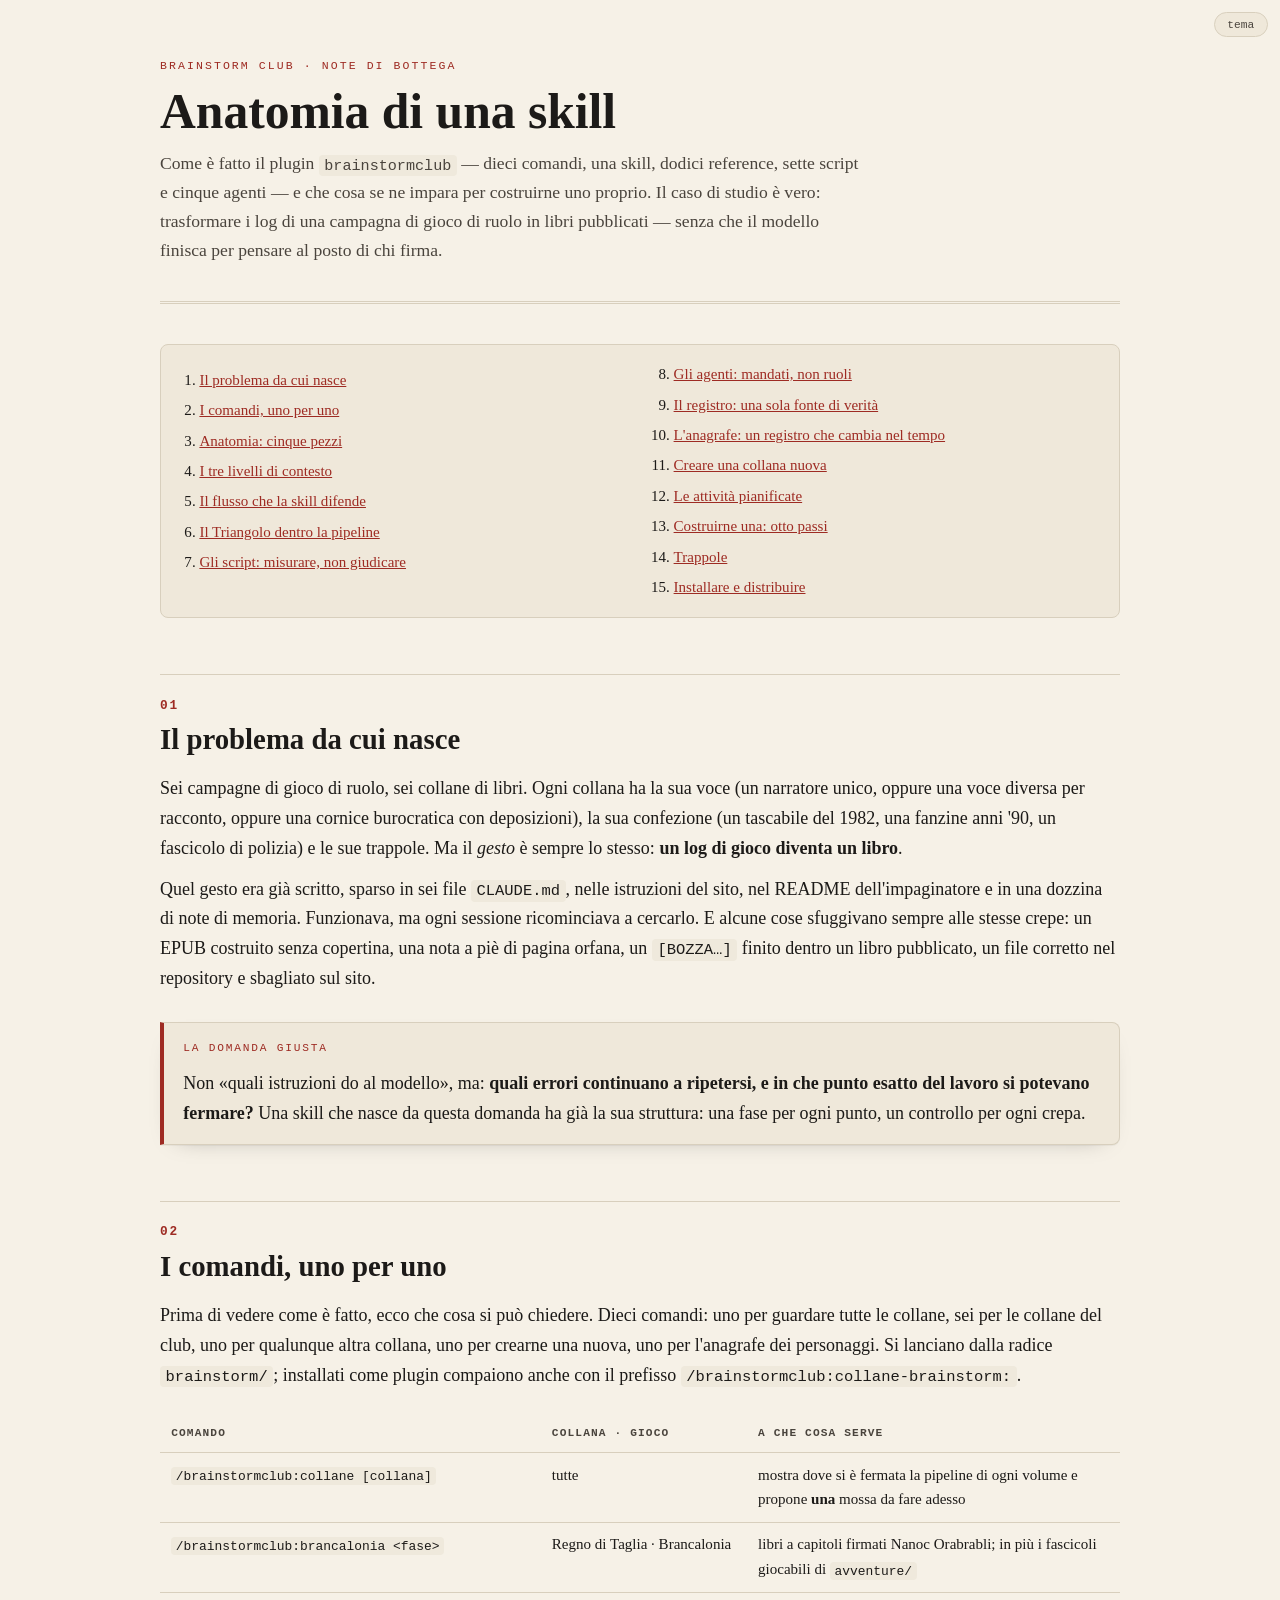
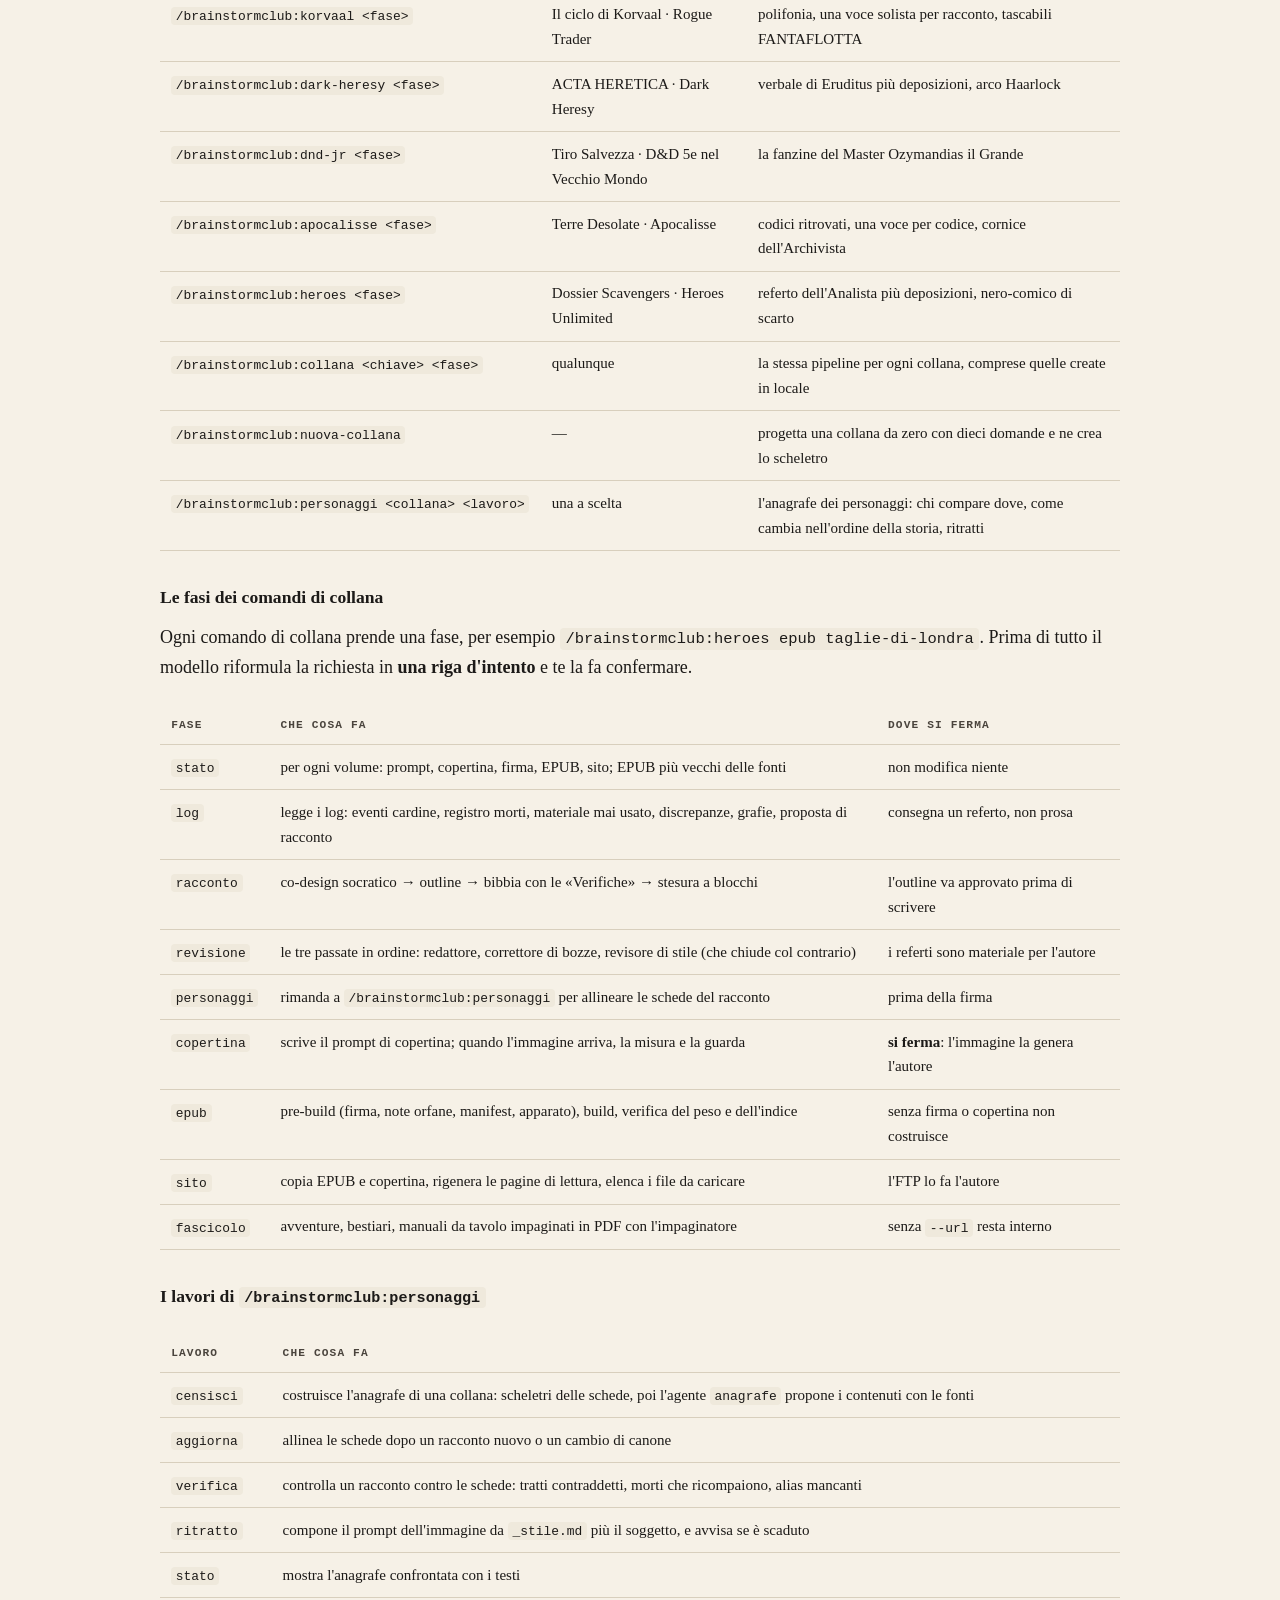
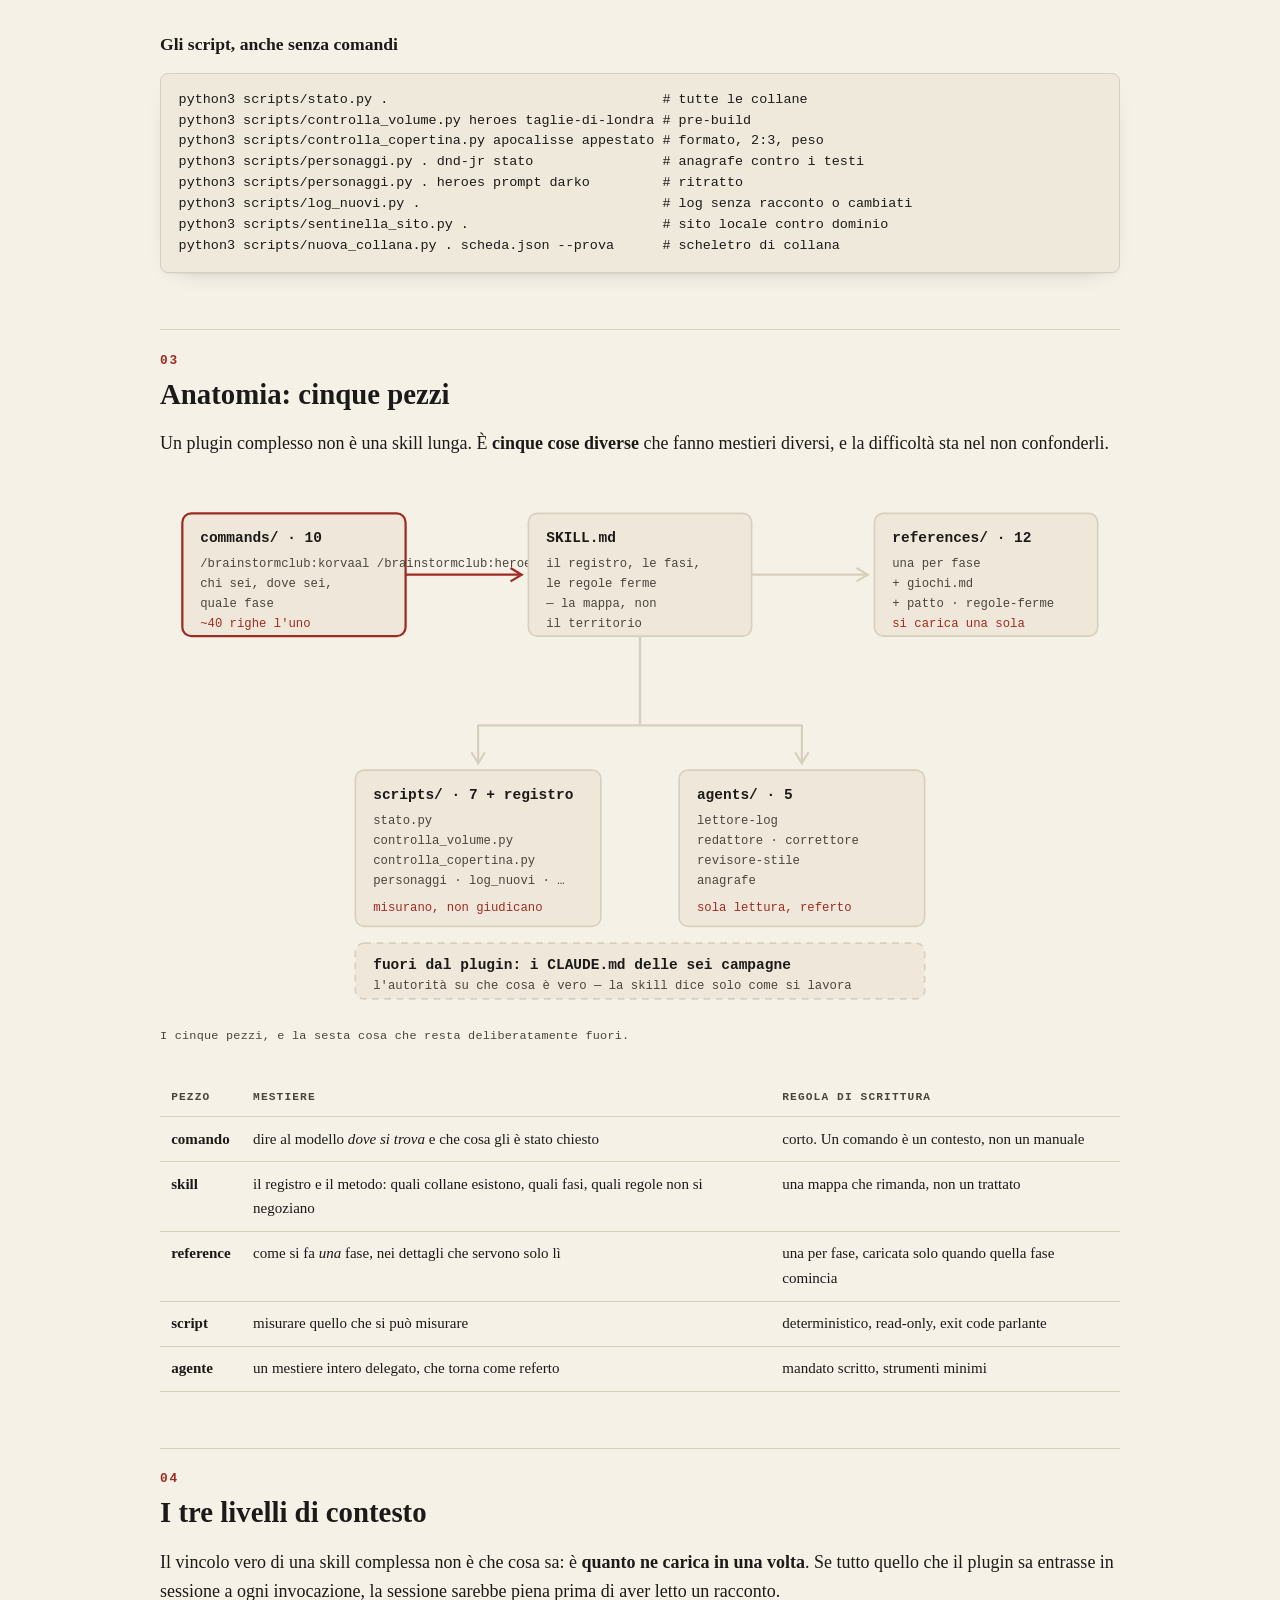
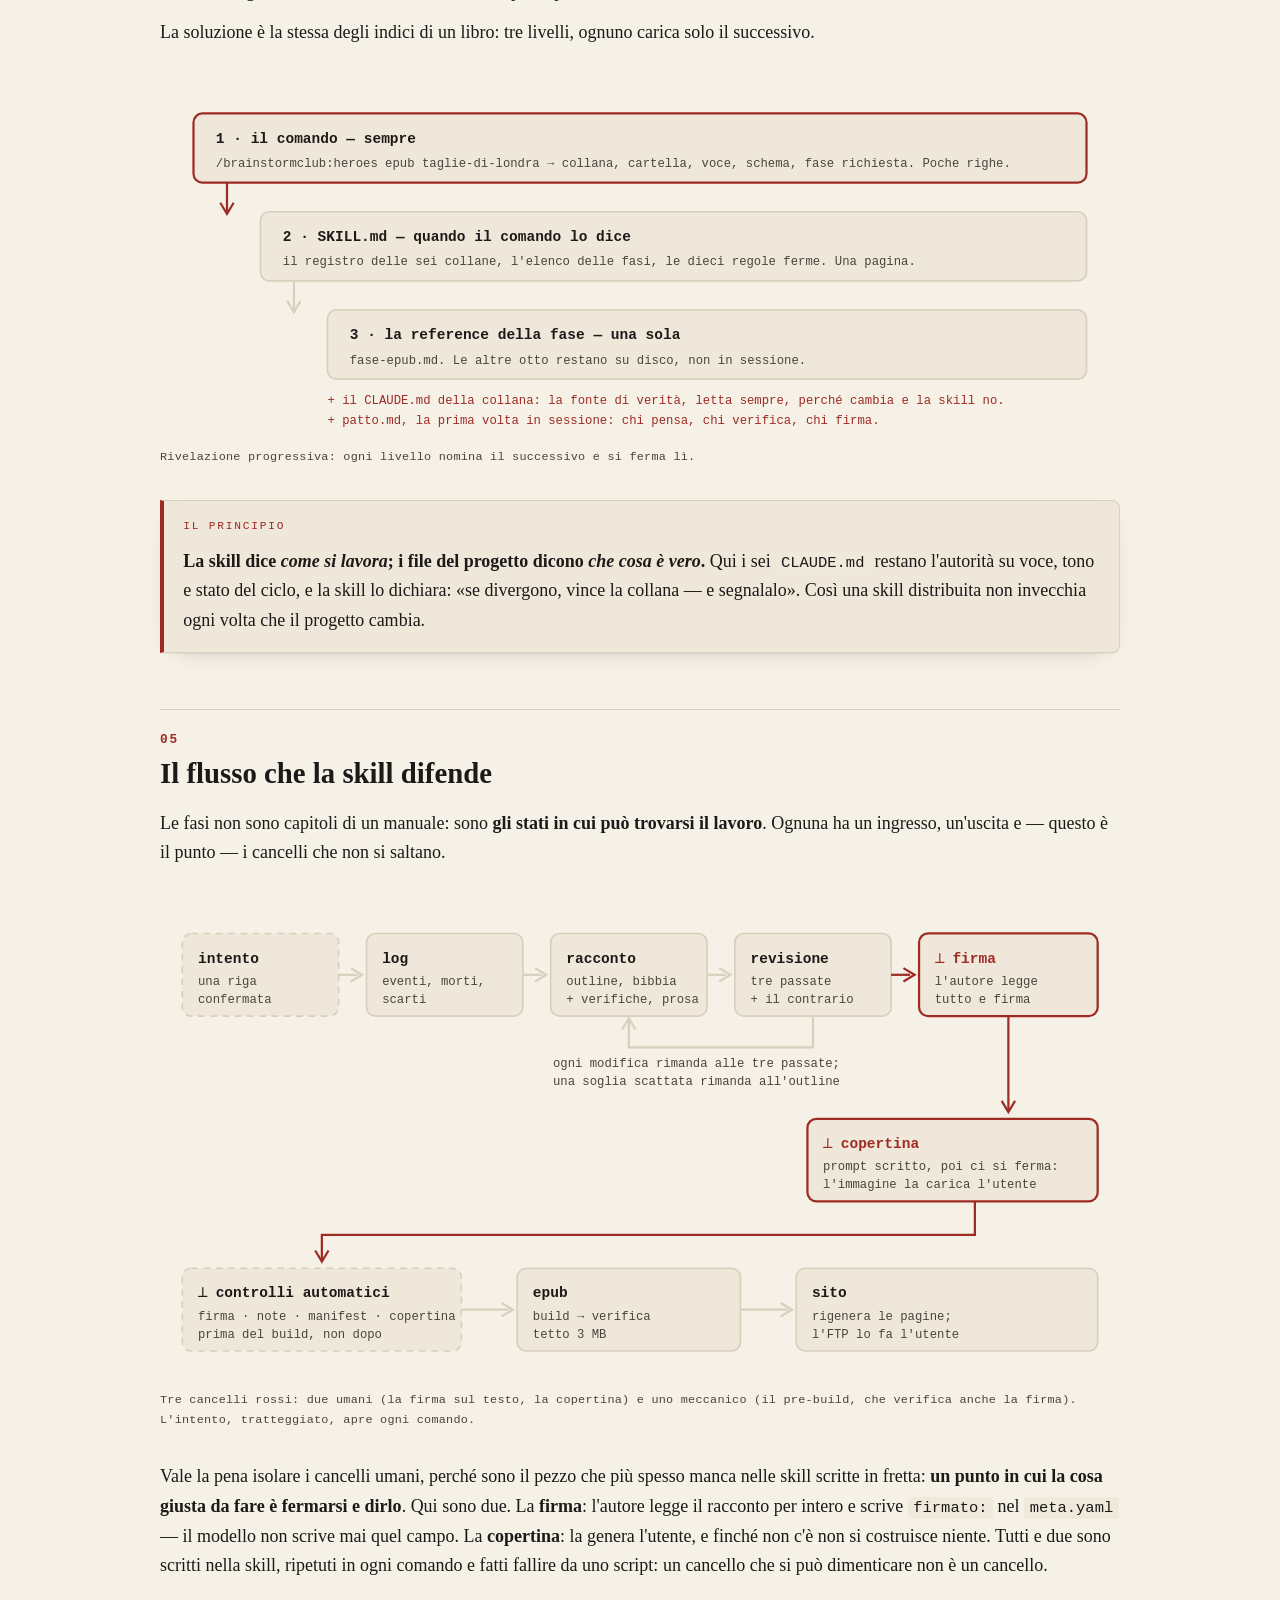
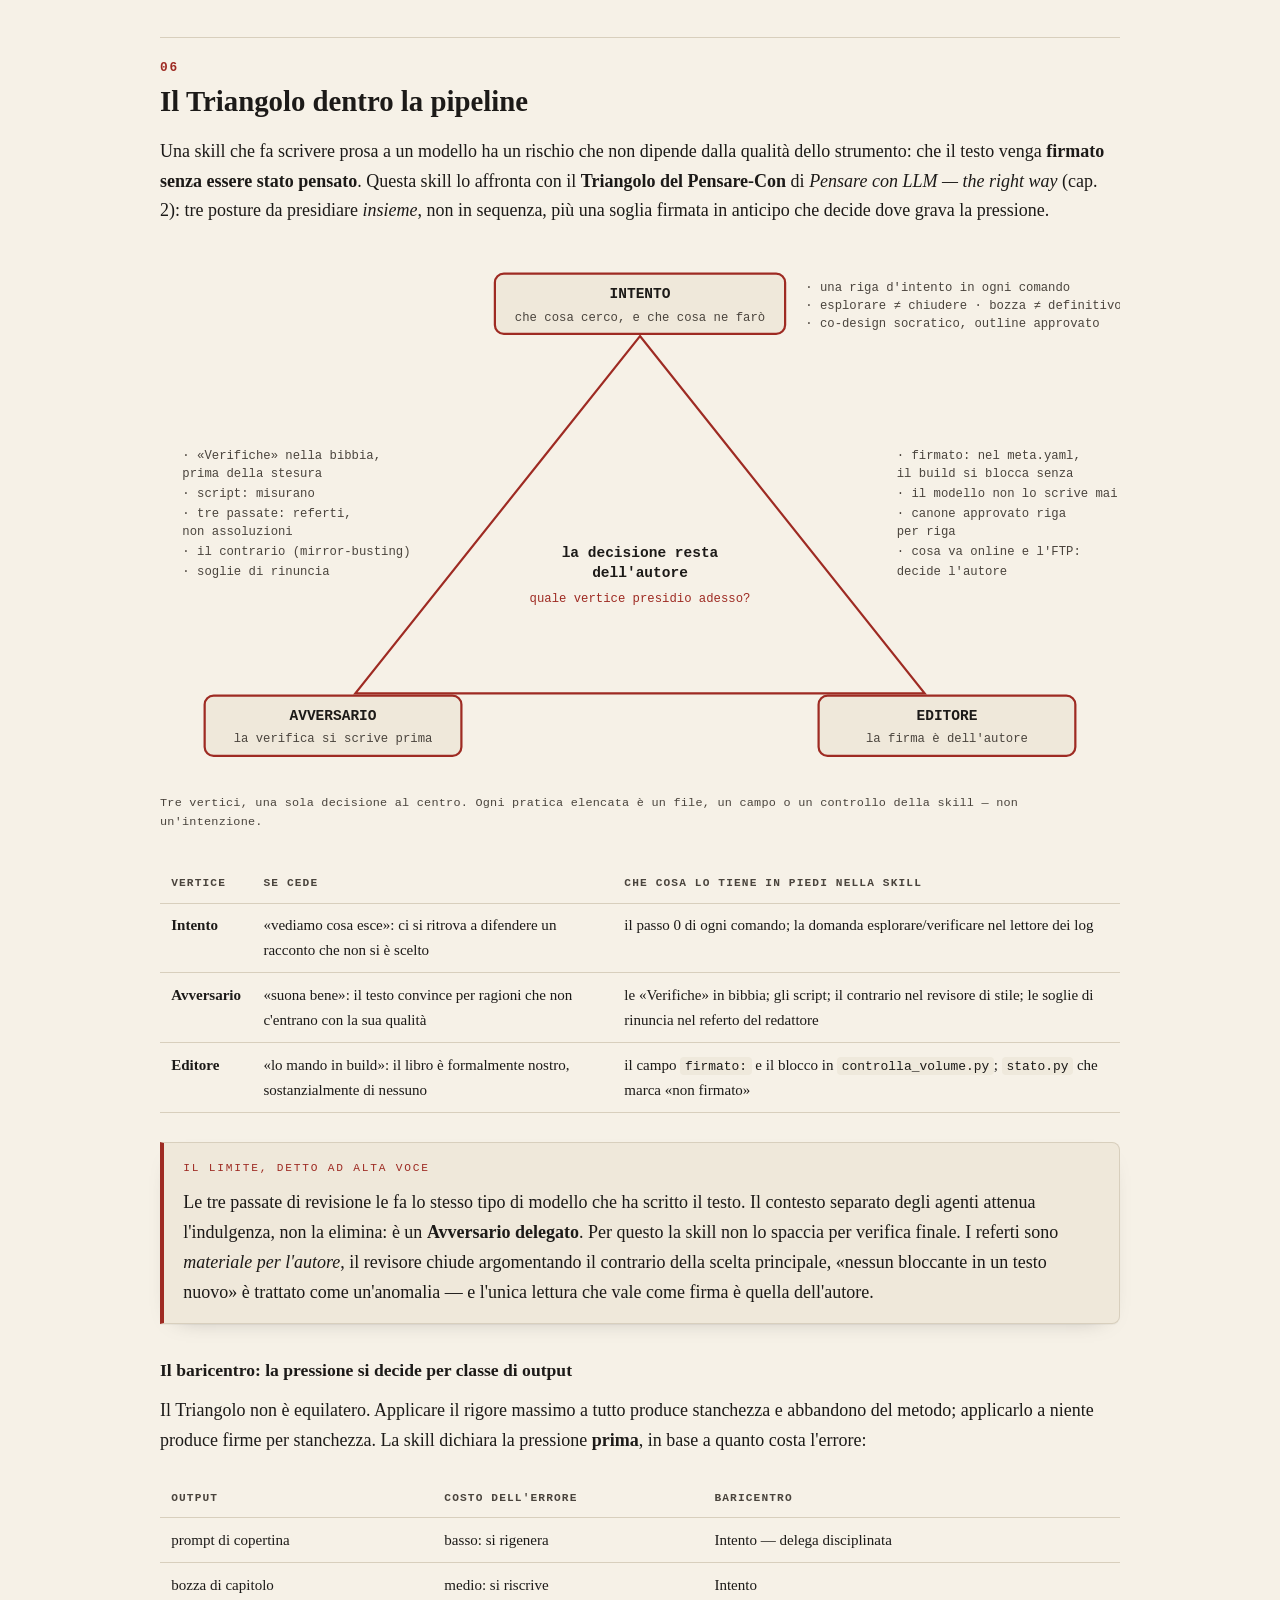
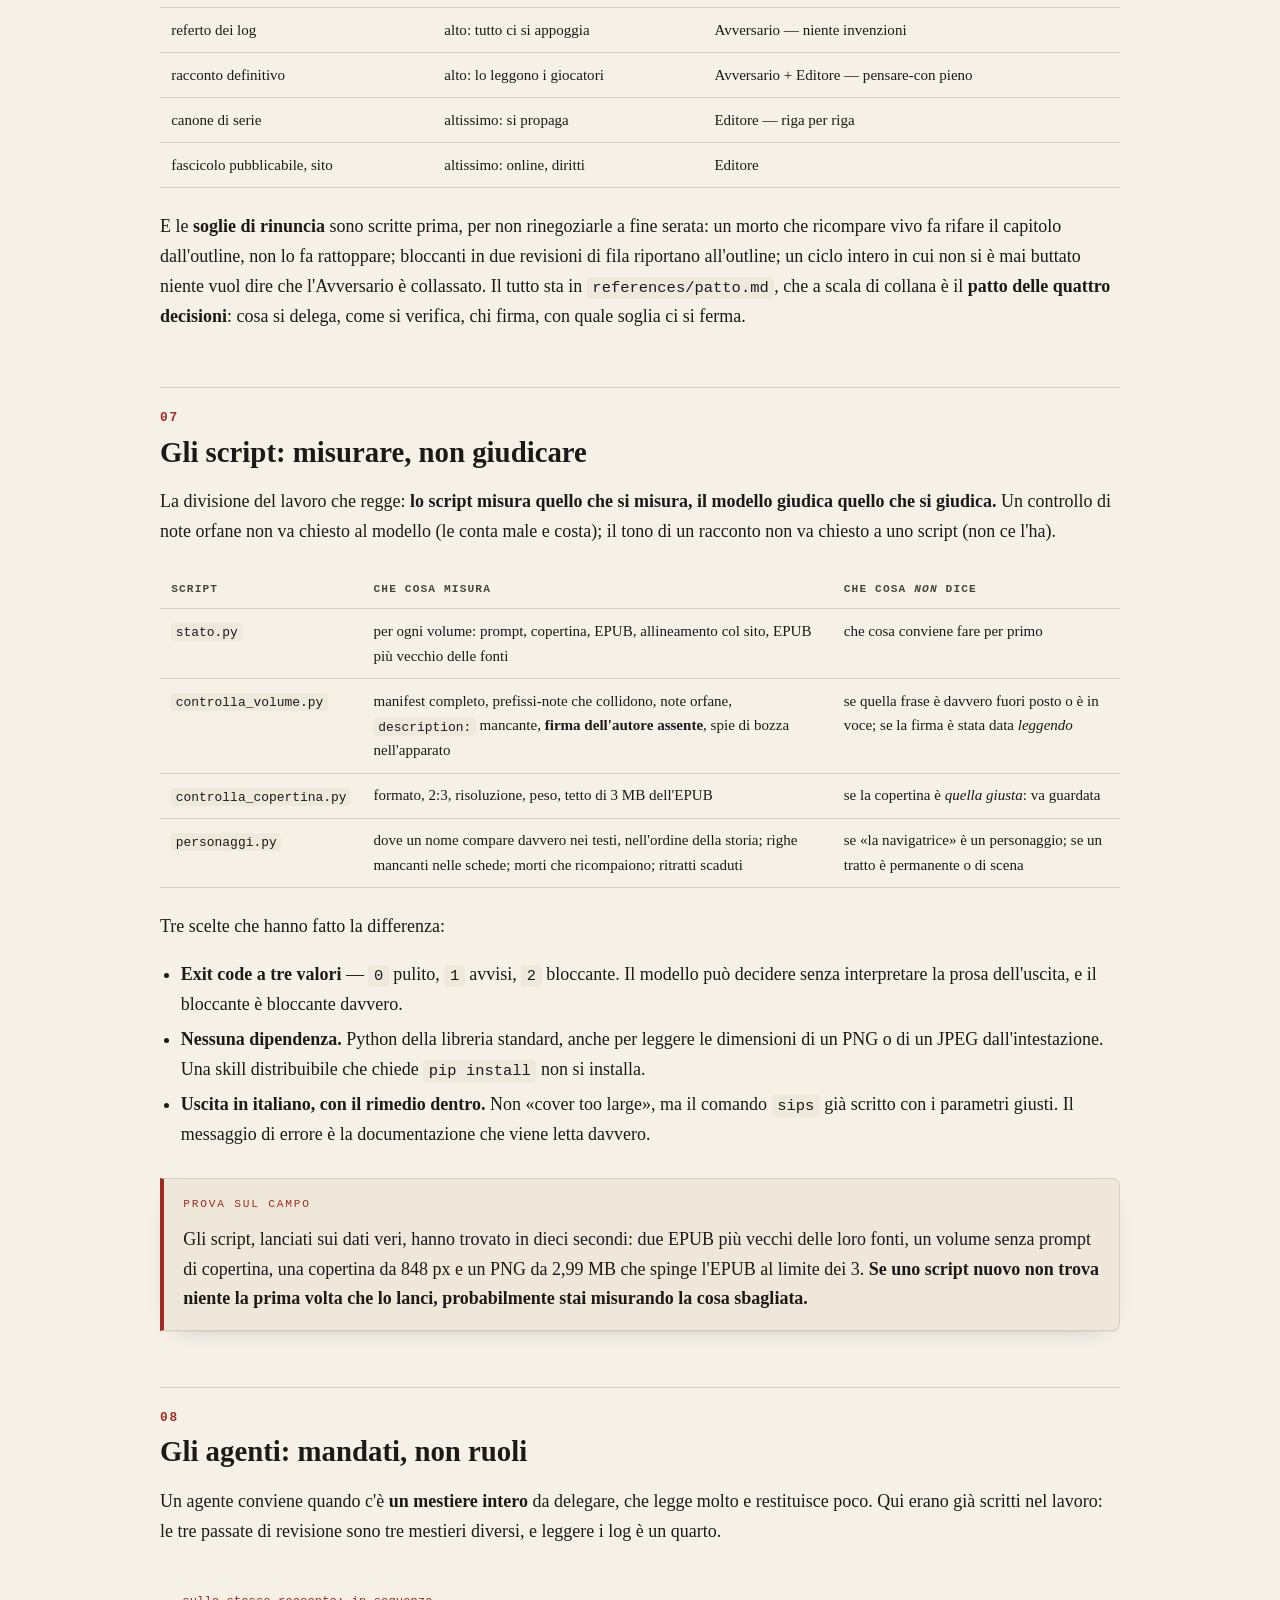
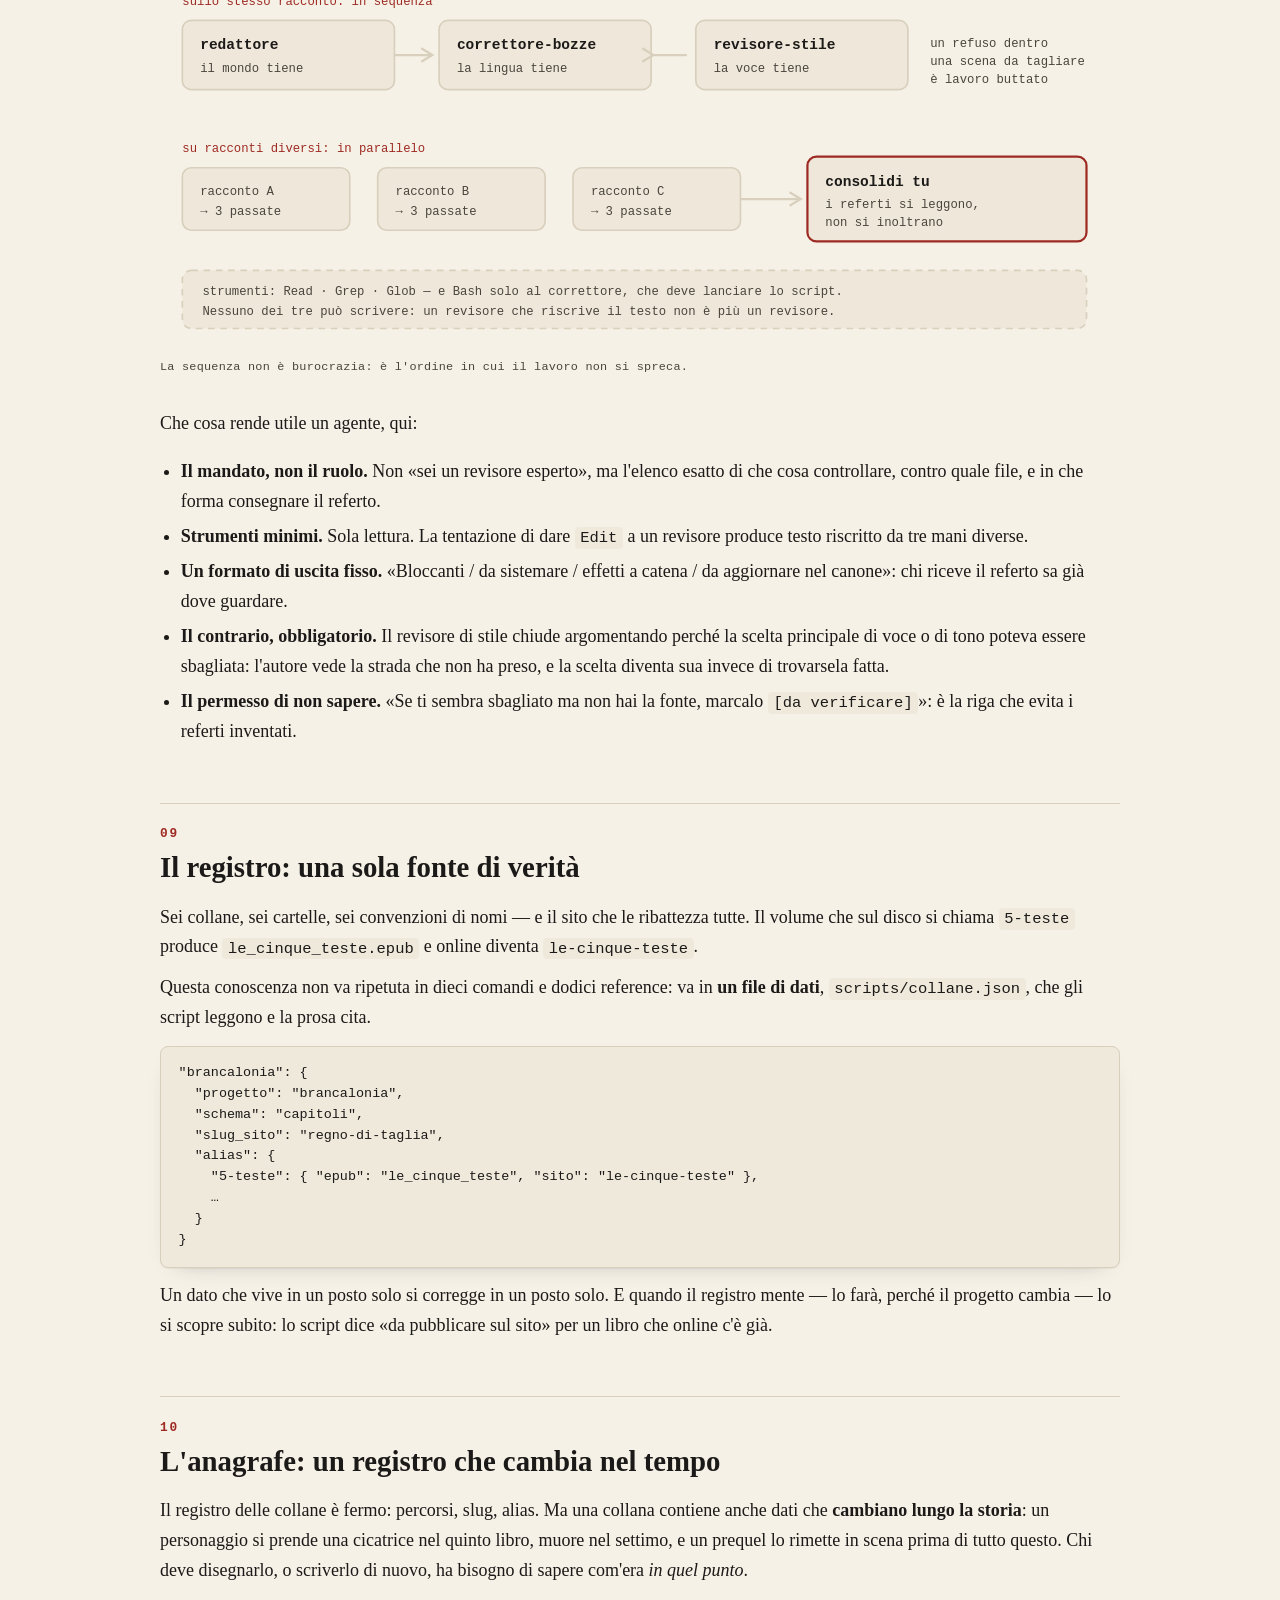
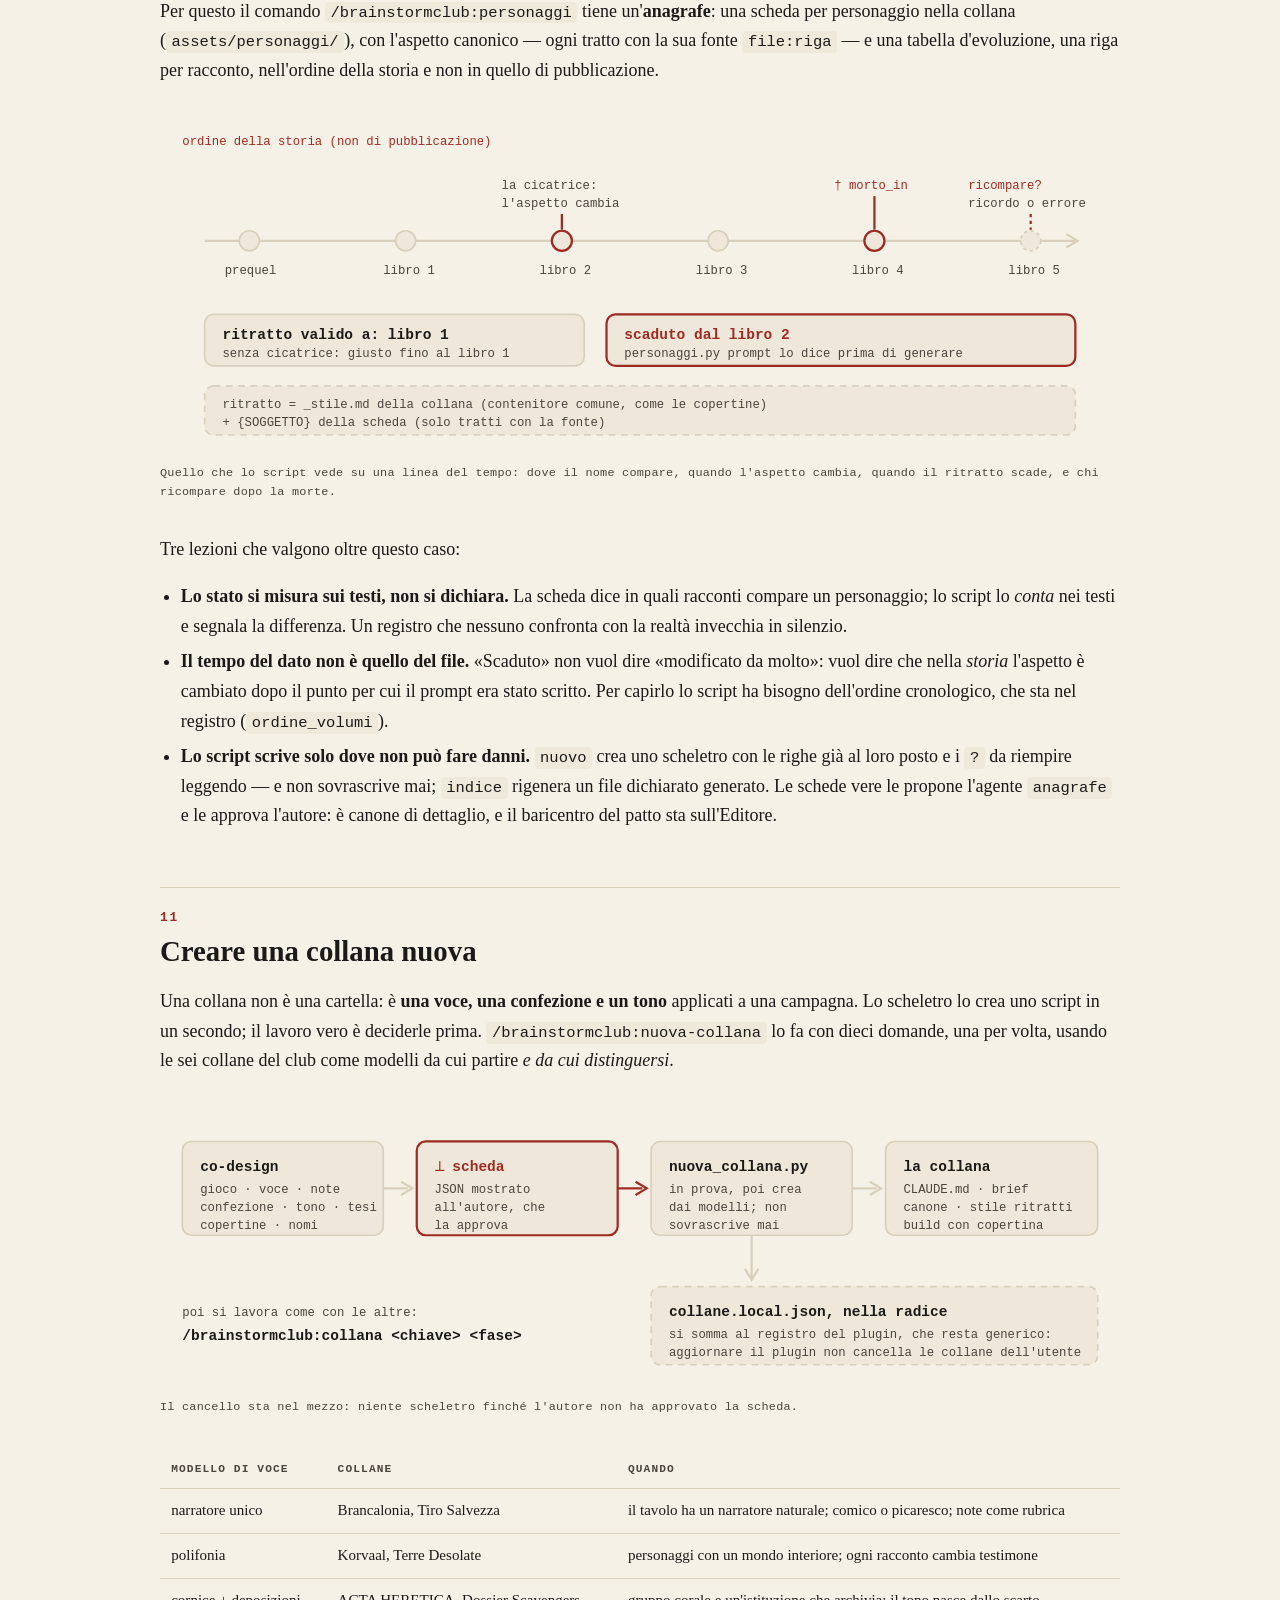
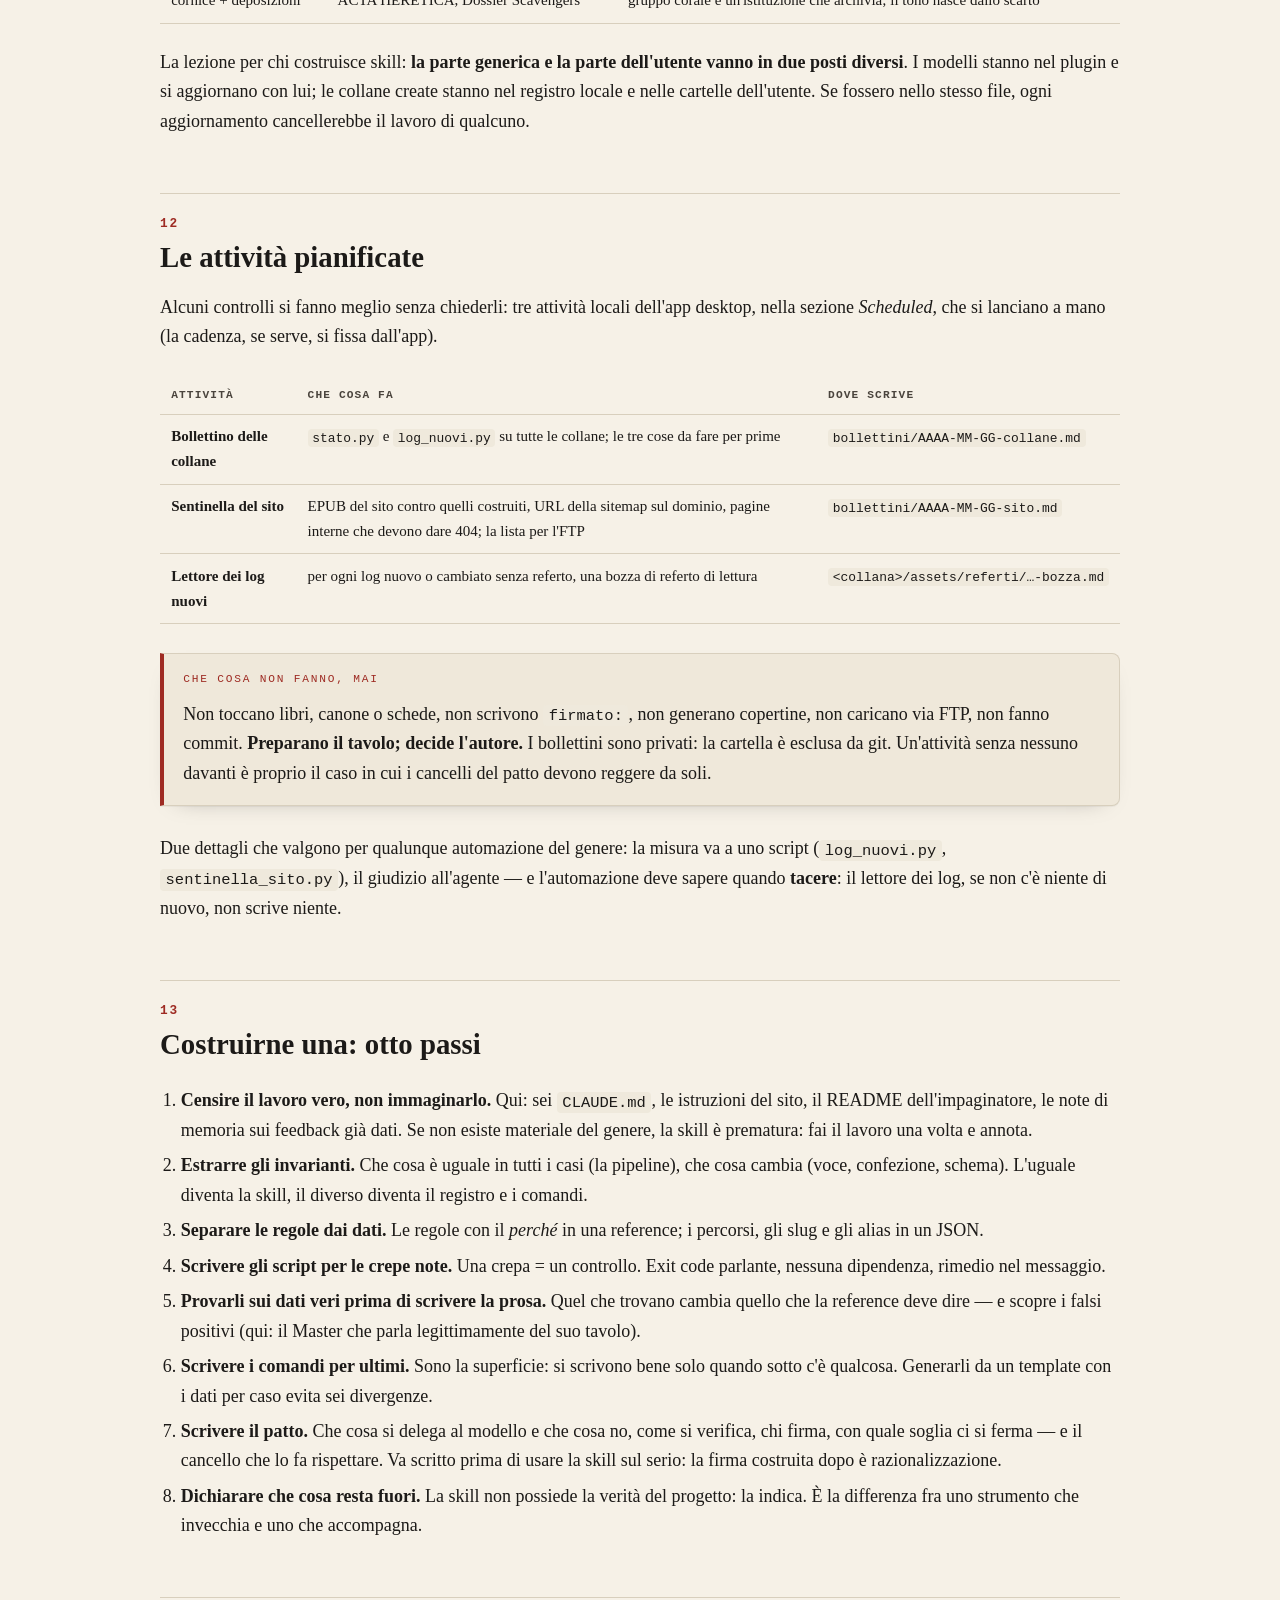
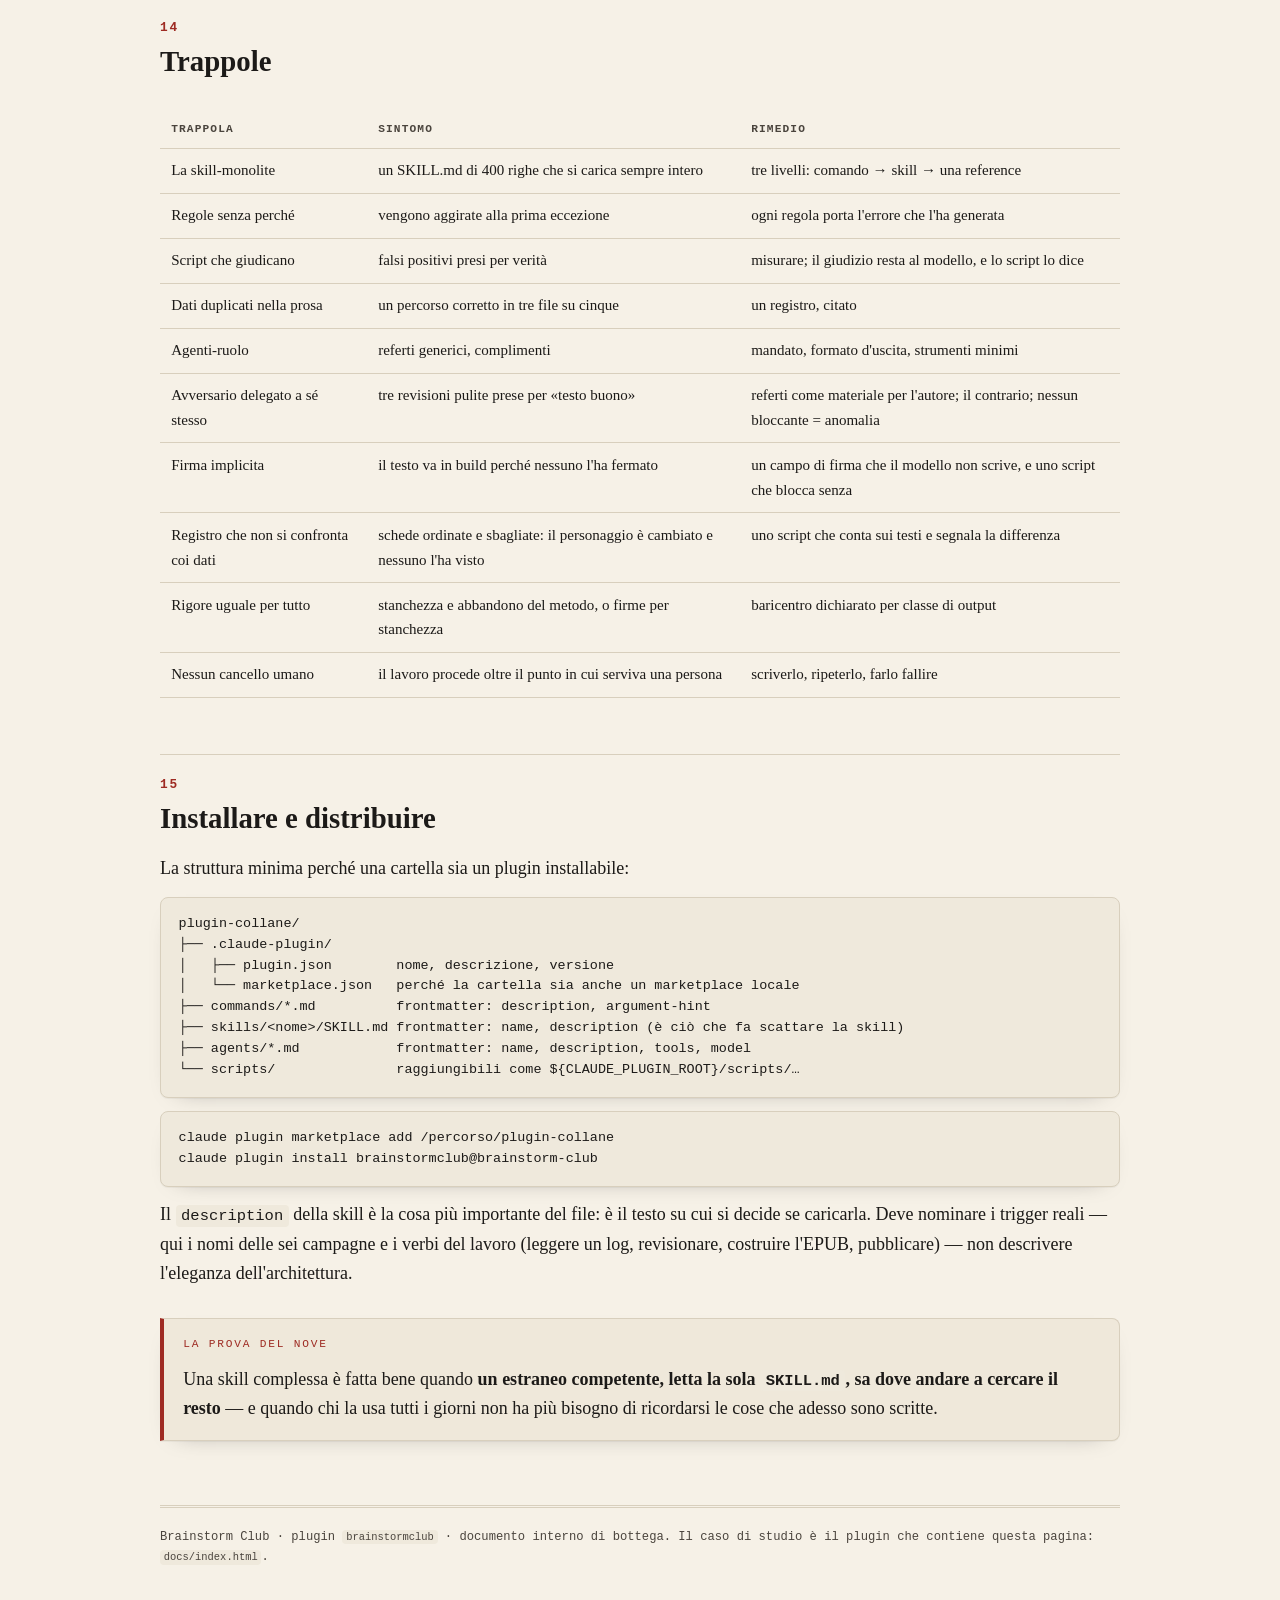
==== commit 170e011b: "Nuove collane, attività pianificate e loro script (v1.4.0) - /brainstormclub:nuova-collana: co-desig" ====
--- a/docs/index.html
+++ b/docs/index.html
@@ -113,8 +113,8 @@
 <header class="testa">
   <p class="occhiello">Brainstorm Club · note di bottega</p>
   <h1>Anatomia di una skill</h1>
-  <p class="sommario lede">Come è fatto il plugin <code>brainstormclub</code> — otto comandi,
-  una skill, undici reference, quattro script e cinque agenti — e che cosa se ne impara per costruirne
+  <p class="sommario lede">Come è fatto il plugin <code>brainstormclub</code> — dieci comandi,
+  una skill, dodici reference, sette script e cinque agenti — e che cosa se ne impara per costruirne
   uno proprio. Il caso di studio è vero: trasformare i log di una campagna di gioco di ruolo in
   libri pubblicati — senza che il modello finisca per pensare al posto di chi firma.</p>
 </header>
@@ -131,6 +131,8 @@
     <li><a href="#agenti">Gli agenti: mandati, non ruoli</a></li>
     <li><a href="#registro">Il registro: una sola fonte di verità</a></li>
     <li><a href="#anagrafe">L'anagrafe: un registro che cambia nel tempo</a></li>
+    <li><a href="#nuova">Creare una collana nuova</a></li>
+    <li><a href="#pianificate">Le attività pianificate</a></li>
     <li><a href="#costruire">Costruirne una: otto passi</a></li>
     <li><a href="#trappole">Trappole</a></li>
     <li><a href="#installare">Installare e distribuire</a></li>
@@ -159,8 +161,9 @@
 
 <h2 id="comandi"><span class="num">02</span>I comandi, uno per uno</h2>
 
-<p>Prima di vedere come è fatto, ecco che cosa si può chiedere. Otto comandi: uno per guardare
-tutte le collane, sei per lavorare dentro una collana, uno per l'anagrafe dei personaggi. Si
+<p>Prima di vedere come è fatto, ecco che cosa si può chiedere. Dieci comandi: uno per guardare
+tutte le collane, sei per le collane del club, uno per qualunque altra collana, uno per crearne
+una nuova, uno per l'anagrafe dei personaggi. Si
 lanciano dalla radice <code>brainstorm/</code>; installati come plugin compaiono anche con il
 prefisso <code>/brainstormclub:collane-brainstorm:</code>.</p>
 
@@ -173,6 +176,8 @@
   <tr><td><code>/brainstormclub:dnd-jr &lt;fase&gt;</code></td><td>Tiro Salvezza · D&amp;D 5e nel Vecchio Mondo</td><td>la fanzine del Master Ozymandias il Grande</td></tr>
   <tr><td><code>/brainstormclub:apocalisse &lt;fase&gt;</code></td><td>Terre Desolate · Apocalisse</td><td>codici ritrovati, una voce per codice, cornice dell'Archivista</td></tr>
   <tr><td><code>/brainstormclub:heroes &lt;fase&gt;</code></td><td>Dossier Scavengers · Heroes Unlimited</td><td>referto dell'Analista più deposizioni, nero-comico di scarto</td></tr>
+  <tr><td><code>/brainstormclub:collana &lt;chiave&gt; &lt;fase&gt;</code></td><td>qualunque</td><td>la stessa pipeline per ogni collana, comprese quelle create in locale</td></tr>
+  <tr><td><code>/brainstormclub:nuova-collana</code></td><td>—</td><td>progetta una collana da zero con dieci domande e ne crea lo scheletro</td></tr>
   <tr><td><code>/brainstormclub:personaggi &lt;collana&gt; &lt;lavoro&gt;</code></td><td>una a scelta</td><td>l'anagrafe dei personaggi: chi compare dove, come cambia nell'ordine della storia, ritratti</td></tr>
 </table>
 
@@ -212,7 +217,10 @@
 python3 scripts/controlla_volume.py heroes taglie-di-londra # pre-build
 python3 scripts/controlla_copertina.py apocalisse appestato # formato, 2:3, peso
 python3 scripts/personaggi.py . dnd-jr stato                # anagrafe contro i testi
-python3 scripts/personaggi.py . heroes prompt darko         # ritratto</code></pre>
+python3 scripts/personaggi.py . heroes prompt darko         # ritratto
+python3 scripts/log_nuovi.py .                              # log senza racconto o cambiati
+python3 scripts/sentinella_sito.py .                        # sito locale contro dominio
+python3 scripts/nuova_collana.py . scheda.json --prova      # scheletro di collana</code></pre>
 
 <h2 id="anatomia"><span class="num">03</span>Anatomia: cinque pezzi</h2>
 
@@ -223,7 +231,7 @@
 <svg viewBox="0 0 860 470" role="img" aria-label="Schema dei cinque componenti del plugin: comandi, skill, reference, script, agenti">
   <!-- comandi -->
   <rect class="box-r" x="20" y="20" width="200" height="110" rx="8"/>
-  <text class="tit" x="36" y="46">commands/ · 8</text>
+  <text class="tit" x="36" y="46">commands/ · 10</text>
   <text class="et" x="36" y="68">/brainstormclub:korvaal /brainstormclub:heroes …</text>
   <text class="et" x="36" y="86">chi sei, dove sei,</text>
   <text class="et" x="36" y="104">quale fase</text>
@@ -239,7 +247,7 @@
 
   <!-- references -->
   <rect class="box" x="640" y="20" width="200" height="110" rx="8"/>
-  <text class="tit" x="656" y="46">references/ · 11</text>
+  <text class="tit" x="656" y="46">references/ · 12</text>
   <text class="et" x="656" y="68">una per fase</text>
   <text class="et" x="656" y="86">+ giochi.md</text>
   <text class="et" x="656" y="104">+ patto · regole-ferme</text>
@@ -253,11 +261,11 @@
 
   <!-- scripts -->
   <rect class="box" x="175" y="250" width="220" height="140" rx="8"/>
-  <text class="tit" x="191" y="276">scripts/ · 4 + registro</text>
+  <text class="tit" x="191" y="276">scripts/ · 7 + registro</text>
   <text class="et" x="191" y="298">stato.py</text>
   <text class="et" x="191" y="316">controlla_volume.py</text>
   <text class="et" x="191" y="334">controlla_copertina.py</text>
-  <text class="et" x="191" y="352">personaggi.py</text>
+  <text class="et" x="191" y="352">personaggi · log_nuovi · …</text>
   <text class="et" x="191" y="376" style="fill:var(--rosso)">misurano, non giudicano</text>
 
   <!-- agents -->
@@ -601,7 +609,7 @@
 volume che sul disco si chiama <code>5-teste</code> produce <code>le_cinque_teste.epub</code> e
 online diventa <code>le-cinque-teste</code>.</p>
 
-<p>Questa conoscenza non va ripetuta in otto comandi e undici reference: va in
+<p>Questa conoscenza non va ripetuta in dieci comandi e dodici reference: va in
 <strong>un file di dati</strong>, <code>scripts/collane.json</code>, che gli script leggono e la
 prosa cita.</p>
 
@@ -684,7 +692,75 @@
   baricentro del patto sta sull'Editore.</li>
 </ul>
 
-<h2 id="costruire"><span class="num">11</span>Costruirne una: otto passi</h2>
+<h2 id="nuova"><span class="num">11</span>Creare una collana nuova</h2>
+
+<p>Una collana non è una cartella: è <strong>una voce, una confezione e un tono</strong> applicati
+a una campagna. Lo scheletro lo crea uno script in un secondo; il lavoro vero è deciderle prima.
+<code>/brainstormclub:nuova-collana</code> lo fa con dieci domande, una per volta, usando le sei
+collane del club come modelli da cui partire <em>e da cui distinguersi</em>.</p>
+
+<figure>
+<svg viewBox="0 0 860 250" role="img" aria-label="Dalla domanda alla collana: co-design, scheda approvata, scheletro, registro locale, lavoro con il comando generico">
+  <rect class="box" x="20" y="30" width="180" height="84" rx="8"/>
+  <text class="tit" x="36" y="56">co-design</text><text class="et" x="36" y="76">gioco · voce · note</text><text class="et" x="36" y="92">confezione · tono · tesi</text><text class="et" x="36" y="108">copertine · nomi</text>
+  <rect class="box-r" x="230" y="30" width="180" height="84" rx="8"/>
+  <text class="tit" x="246" y="56" style="fill:var(--rosso)">⟂ scheda</text><text class="et" x="246" y="76">JSON mostrato</text><text class="et" x="246" y="92">all'autore, che</text><text class="et" x="246" y="108">la approva</text>
+  <rect class="box" x="440" y="30" width="180" height="84" rx="8"/>
+  <text class="tit" x="456" y="56">nuova_collana.py</text><text class="et" x="456" y="76">in prova, poi crea</text><text class="et" x="456" y="92">dai modelli; non</text><text class="et" x="456" y="108">sovrascrive mai</text>
+  <rect class="box" x="650" y="30" width="190" height="84" rx="8"/>
+  <text class="tit" x="666" y="56">la collana</text><text class="et" x="666" y="76">CLAUDE.md · brief</text><text class="et" x="666" y="92">canone · stile ritratti</text><text class="et" x="666" y="108">build con copertina</text>
+  <path class="linea" d="M200 72 H222"/><path class="linea" d="M216 66 l10 6 -10 6" fill="var(--bordo)"/>
+  <path class="linea-r" d="M410 72 H432"/><path class="linea-r" d="M426 66 l10 6 -10 6" fill="var(--rosso)"/>
+  <path class="linea" d="M620 72 H642"/><path class="linea" d="M636 66 l10 6 -10 6" fill="var(--bordo)"/>
+  <rect class="box" x="440" y="160" width="400" height="70" rx="8" stroke-dasharray="6 5"/>
+  <text class="tit" x="456" y="186">collane.local.json, nella radice</text>
+  <text class="et" x="456" y="206">si somma al registro del plugin, che resta generico:</text>
+  <text class="et" x="456" y="222">aggiornare il plugin non cancella le collane dell'utente</text>
+  <path class="linea" d="M530 114 V152"/><path class="linea" d="M524 144 l6 10 6 -10" fill="var(--bordo)"/>
+  <text class="et" x="20" y="186">poi si lavora come con le altre:</text>
+  <text class="tit" x="20" y="208">/brainstormclub:collana &lt;chiave&gt; &lt;fase&gt;</text>
+</svg>
+<figcaption>Il cancello sta nel mezzo: niente scheletro finché l'autore non ha approvato la scheda.</figcaption>
+</figure>
+
+<table>
+  <tr><th>modello di voce</th><th>collane</th><th>quando</th></tr>
+  <tr><td>narratore unico</td><td>Brancalonia, Tiro Salvezza</td><td>il tavolo ha un narratore naturale; comico o picaresco; note come rubrica</td></tr>
+  <tr><td>polifonia</td><td>Korvaal, Terre Desolate</td><td>personaggi con un mondo interiore; ogni racconto cambia testimone</td></tr>
+  <tr><td>cornice + deposizioni</td><td>ACTA HERETICA, Dossier Scavengers</td><td>gruppo corale e un'istituzione che archivia; il tono nasce dallo scarto</td></tr>
+</table>
+
+<p>La lezione per chi costruisce skill: <strong>la parte generica e la parte dell'utente vanno in
+due posti diversi</strong>. I modelli stanno nel plugin e si aggiornano con lui; le collane create
+stanno nel registro locale e nelle cartelle dell'utente. Se fossero nello stesso file, ogni
+aggiornamento cancellerebbe il lavoro di qualcuno.</p>
+
+<h2 id="pianificate"><span class="num">12</span>Le attività pianificate</h2>
+
+<p>Alcuni controlli si fanno meglio senza chiederli: tre attività locali dell'app desktop, nella
+sezione <em>Scheduled</em>, che si lanciano a mano (la cadenza, se serve, si fissa dall'app).</p>
+
+<table>
+  <tr><th>attività</th><th>che cosa fa</th><th>dove scrive</th></tr>
+  <tr><td><strong>Bollettino delle collane</strong></td><td><code>stato.py</code> e <code>log_nuovi.py</code> su tutte le collane; le tre cose da fare per prime</td><td><code>bollettini/AAAA-MM-GG-collane.md</code></td></tr>
+  <tr><td><strong>Sentinella del sito</strong></td><td>EPUB del sito contro quelli costruiti, URL della sitemap sul dominio, pagine interne che devono dare 404; la lista per l'FTP</td><td><code>bollettini/AAAA-MM-GG-sito.md</code></td></tr>
+  <tr><td><strong>Lettore dei log nuovi</strong></td><td>per ogni log nuovo o cambiato senza referto, una bozza di referto di lettura</td><td><code>&lt;collana&gt;/assets/referti/…-bozza.md</code></td></tr>
+</table>
+
+<div class="scheda">
+  <span class="et">Che cosa non fanno, mai</span>
+  <p>Non toccano libri, canone o schede, non scrivono <code>firmato:</code>, non generano copertine,
+  non caricano via FTP, non fanno commit. <strong>Preparano il tavolo; decide l'autore.</strong> I
+  bollettini sono privati: la cartella è esclusa da git. Un'attività senza nessuno davanti è proprio
+  il caso in cui i cancelli del patto devono reggere da soli.</p>
+</div>
+
+<p>Due dettagli che valgono per qualunque automazione del genere: la misura va a uno script
+(<code>log_nuovi.py</code>, <code>sentinella_sito.py</code>), il giudizio all'agente — e
+l'automazione deve sapere quando <strong>tacere</strong>: il lettore dei log, se non c'è niente di
+nuovo, non scrive niente.</p>
+
+<h2 id="costruire"><span class="num">13</span>Costruirne una: otto passi</h2>
 
 <ol>
   <li><strong>Censire il lavoro vero, non immaginarlo.</strong> Qui: sei <code>CLAUDE.md</code>, le
@@ -709,7 +785,7 @@
   progetto: la indica. È la differenza fra uno strumento che invecchia e uno che accompagna.</li>
 </ol>
 
-<h2 id="trappole"><span class="num">12</span>Trappole</h2>
+<h2 id="trappole"><span class="num">14</span>Trappole</h2>
 
 <table>
   <tr><th>trappola</th><th>sintomo</th><th>rimedio</th></tr>
@@ -725,7 +801,7 @@
   <tr><td>Nessun cancello umano</td><td>il lavoro procede oltre il punto in cui serviva una persona</td><td>scriverlo, ripeterlo, farlo fallire</td></tr>
 </table>
 
-<h2 id="installare"><span class="num">13</span>Installare e distribuire</h2>
+<h2 id="installare"><span class="num">15</span>Installare e distribuire</h2>
 
 <p>La struttura minima perché una cartella sia un plugin installabile:</p>
 
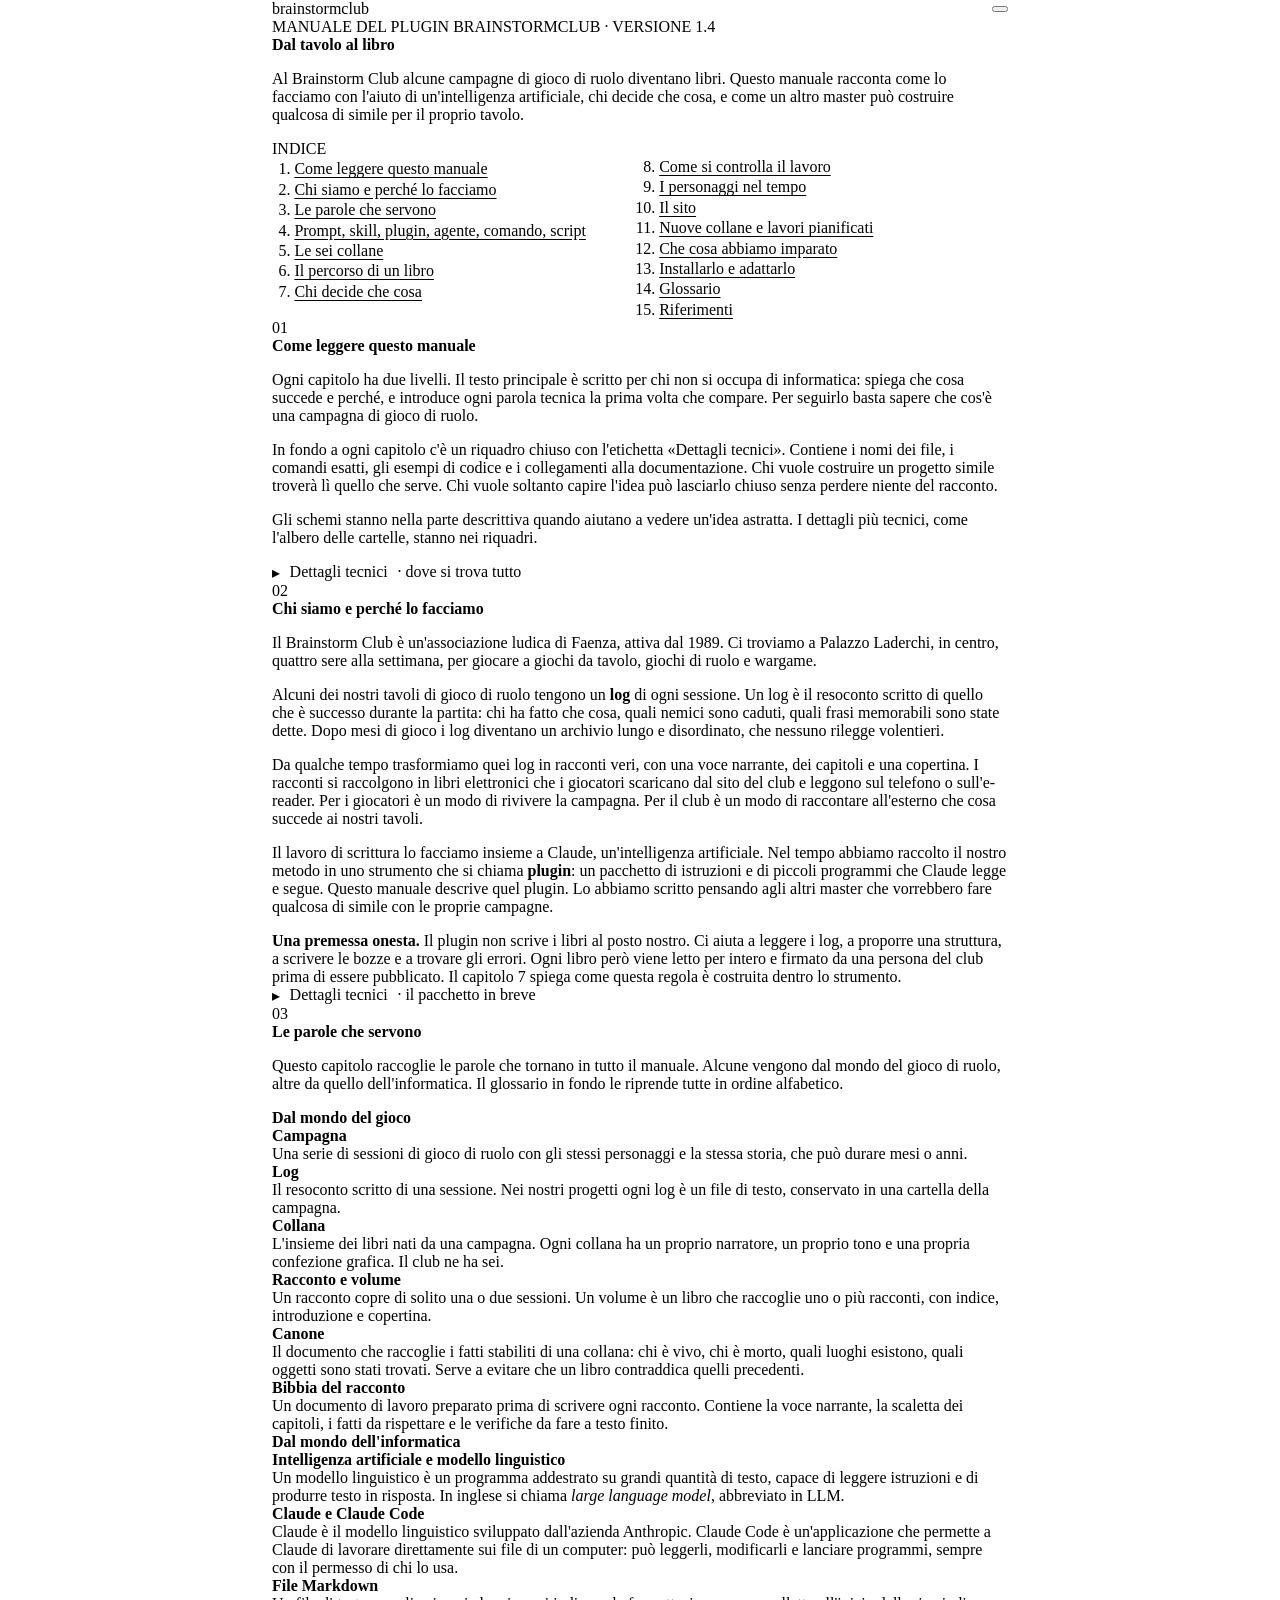
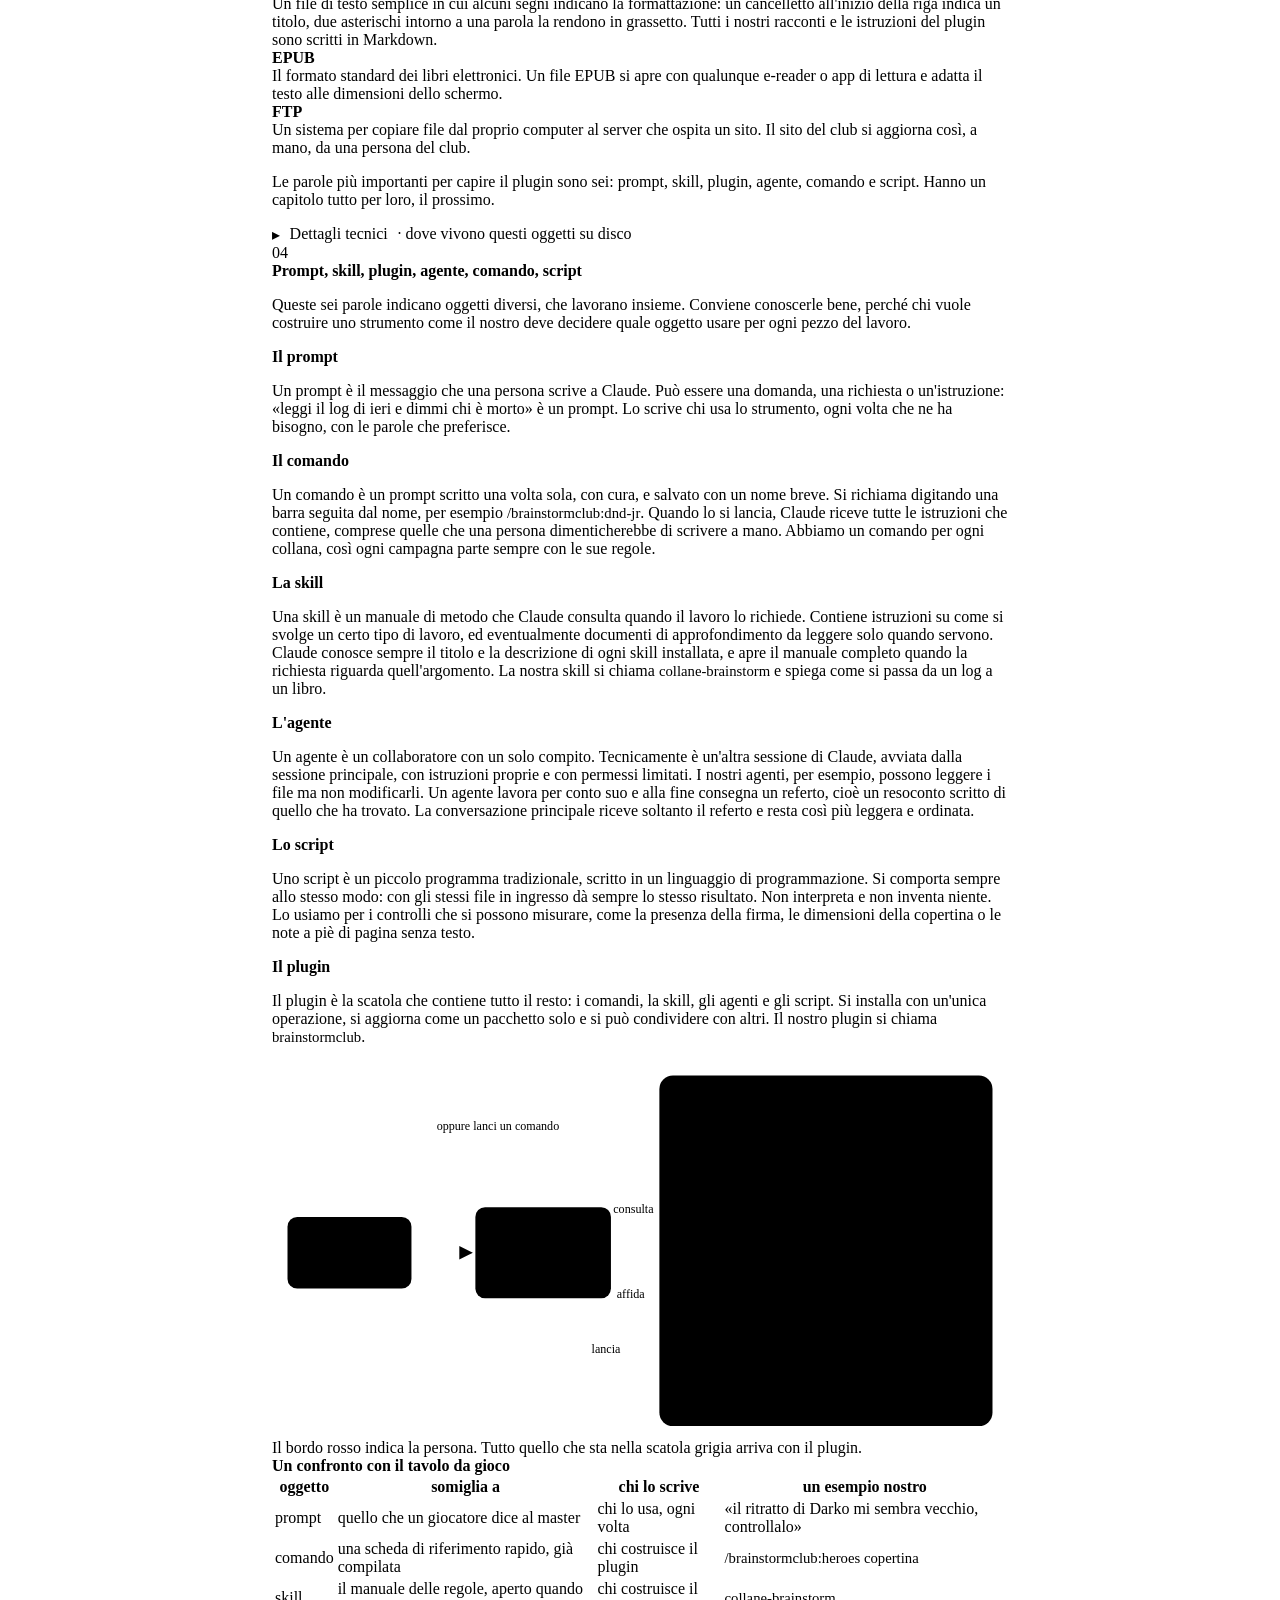
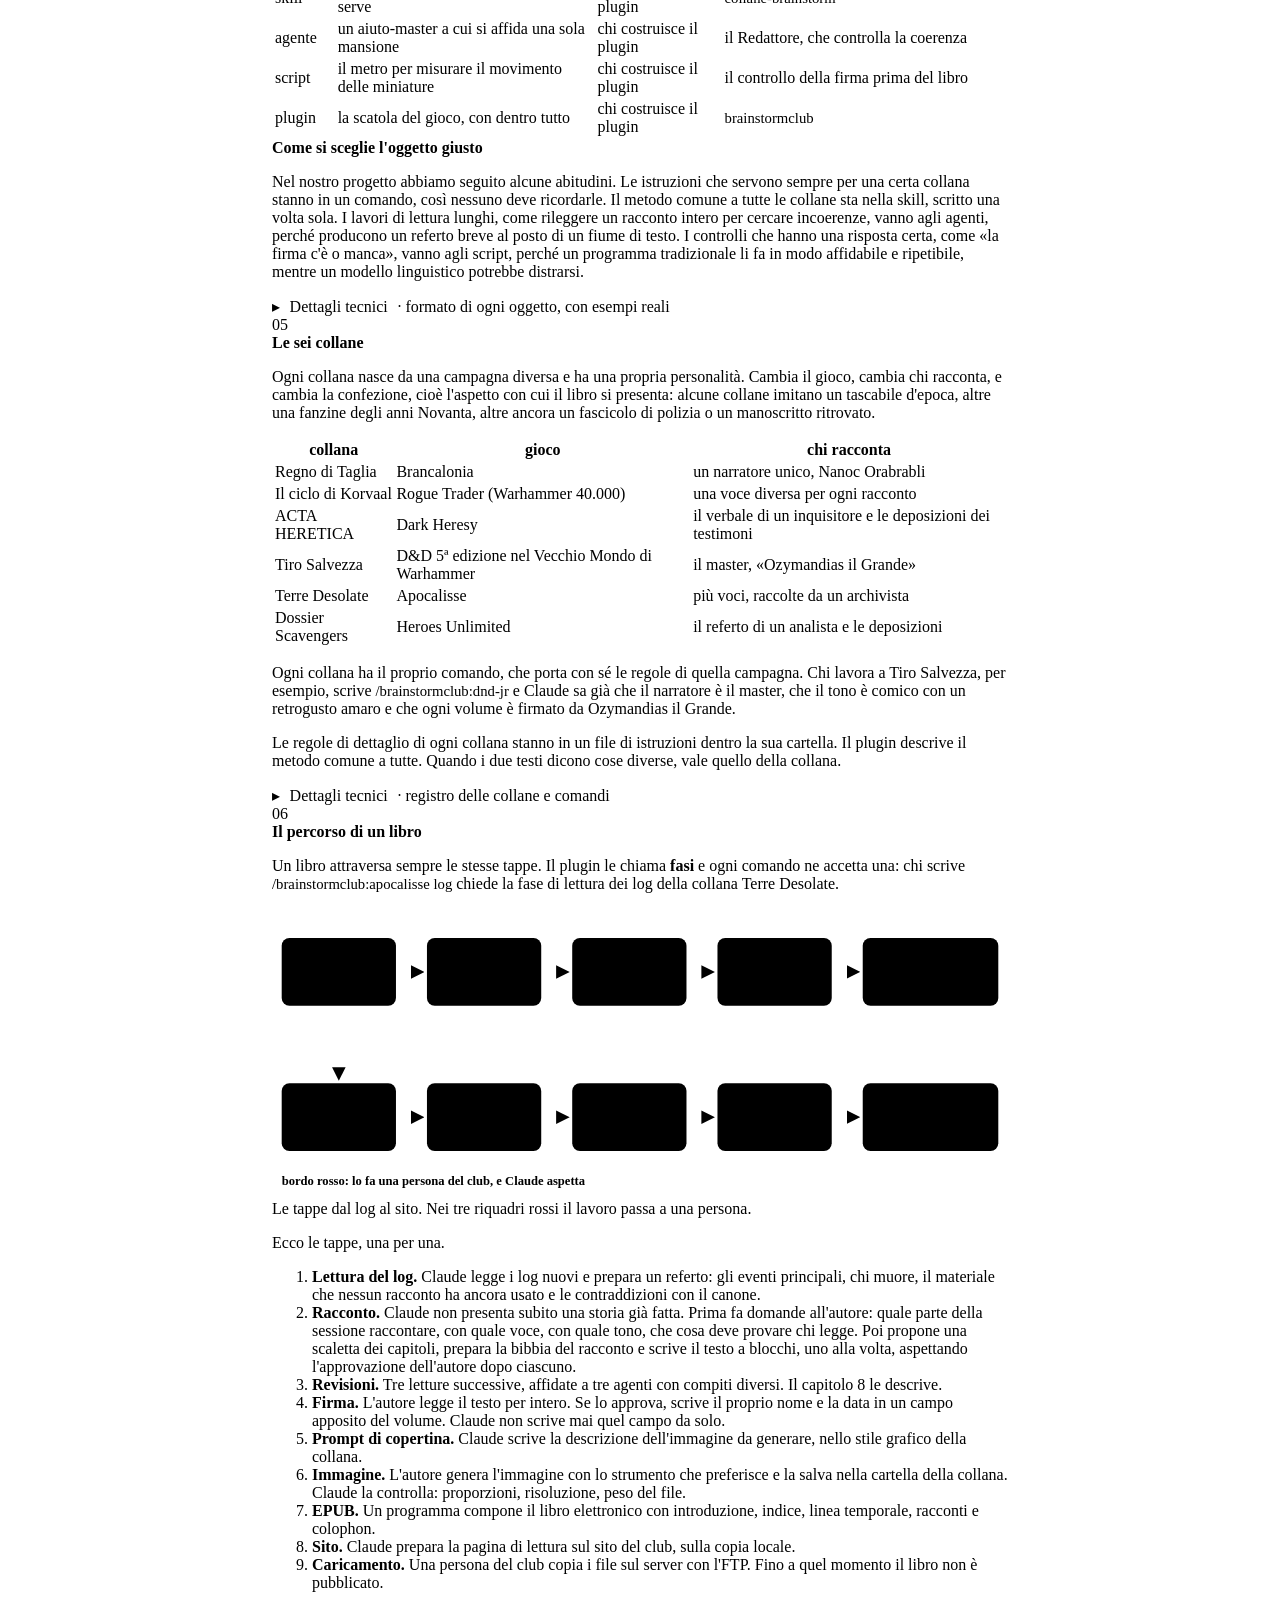
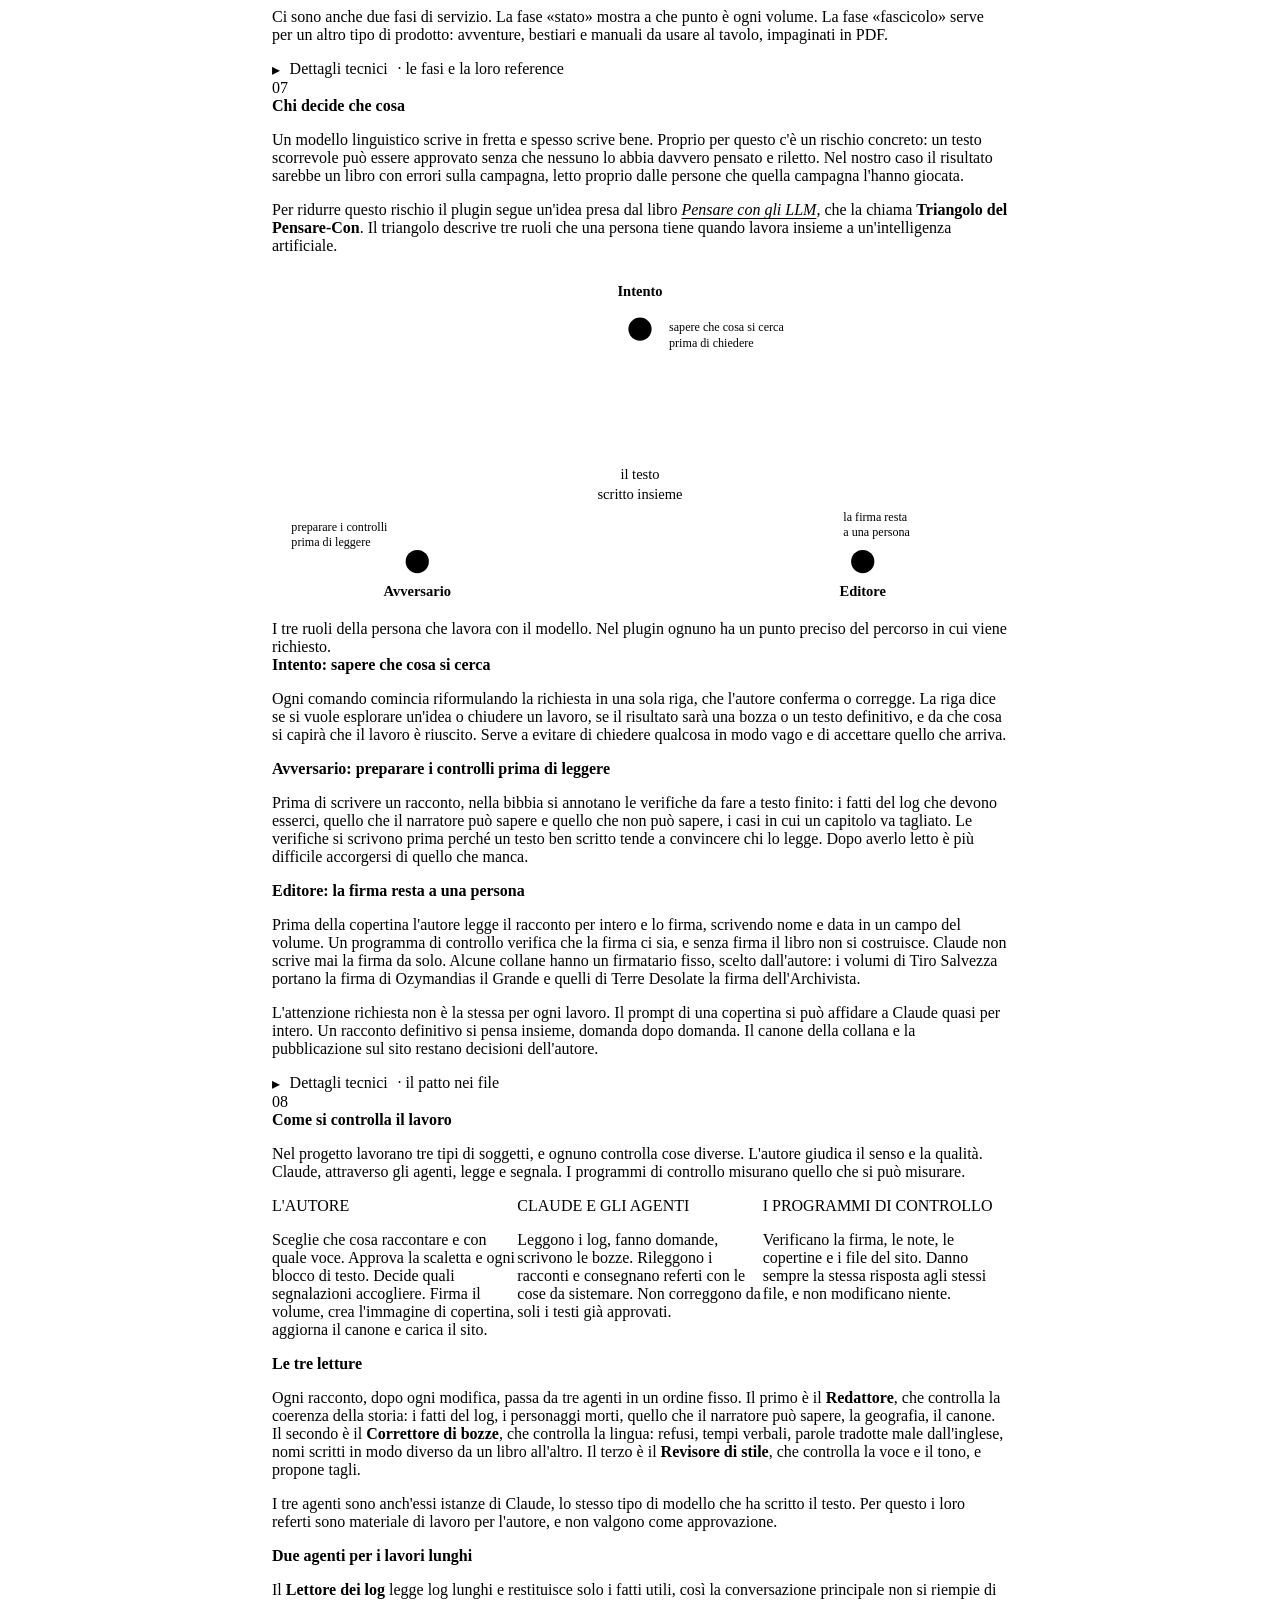
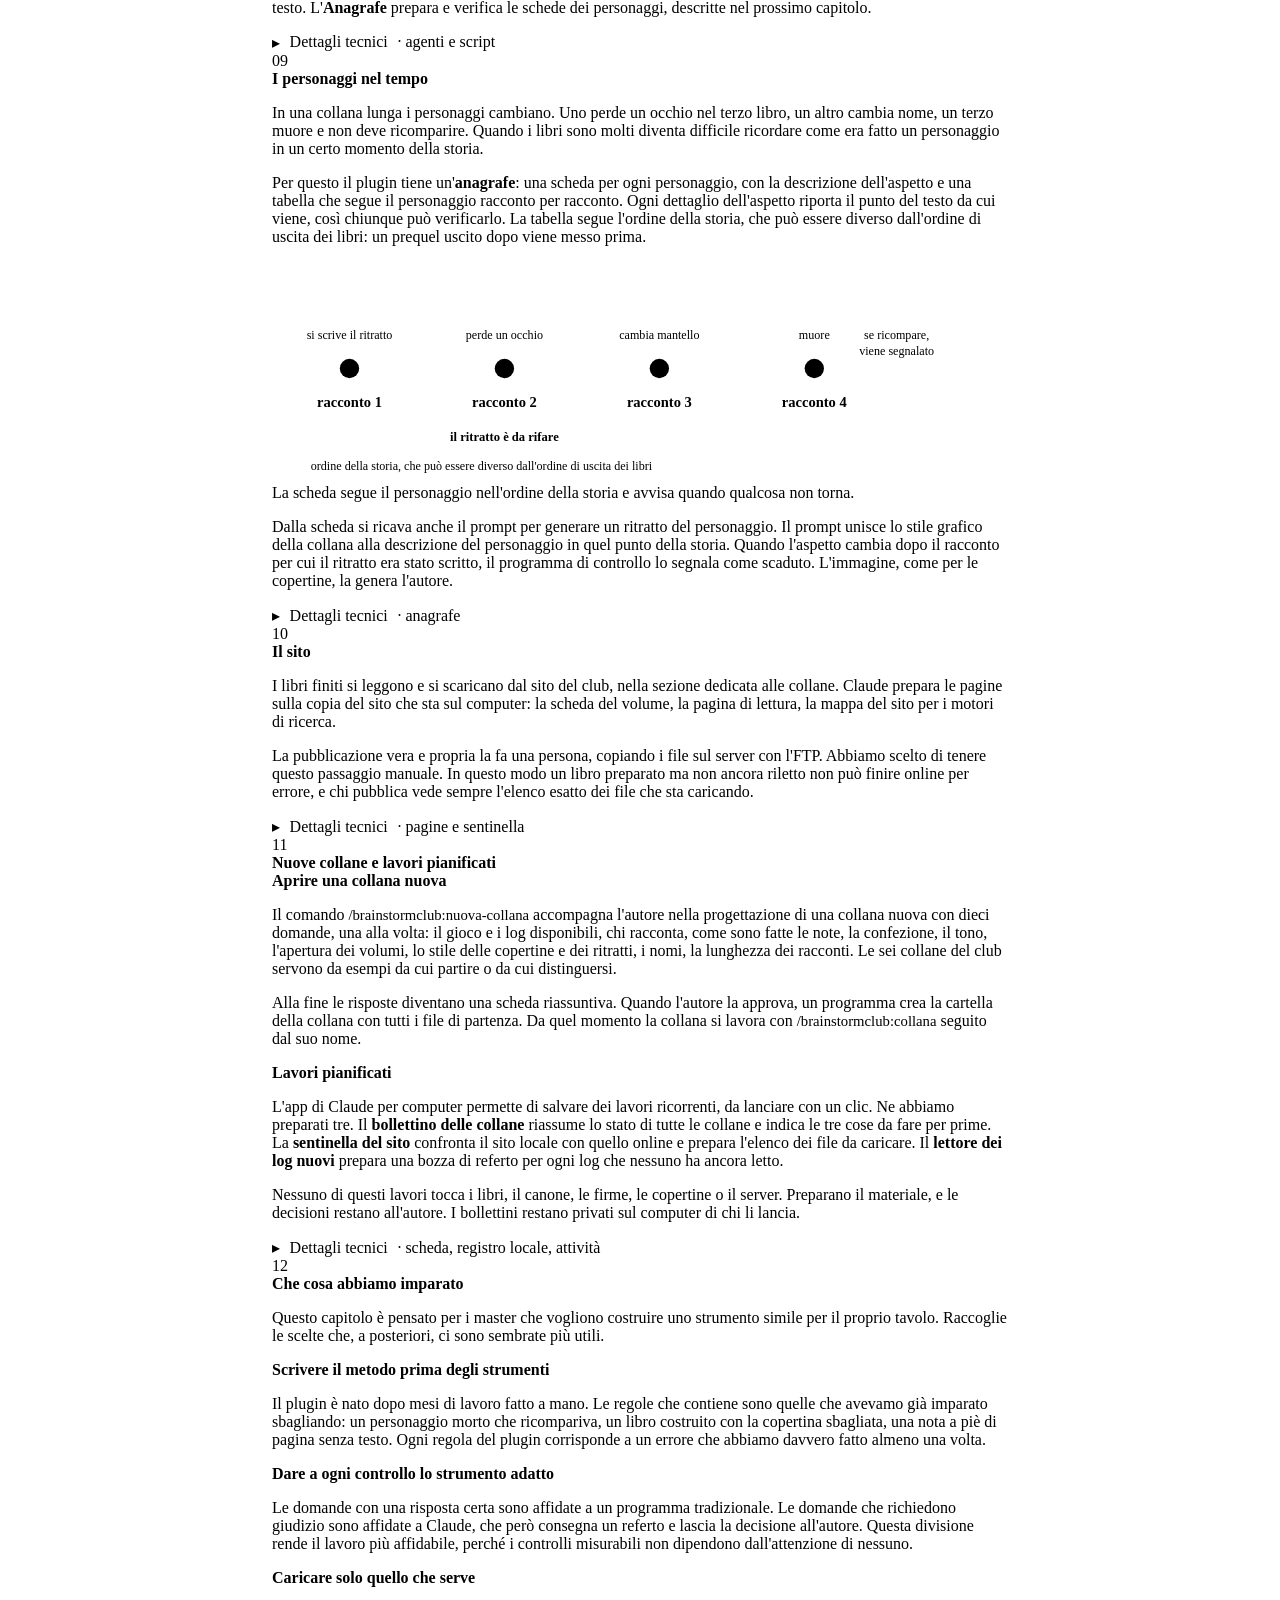
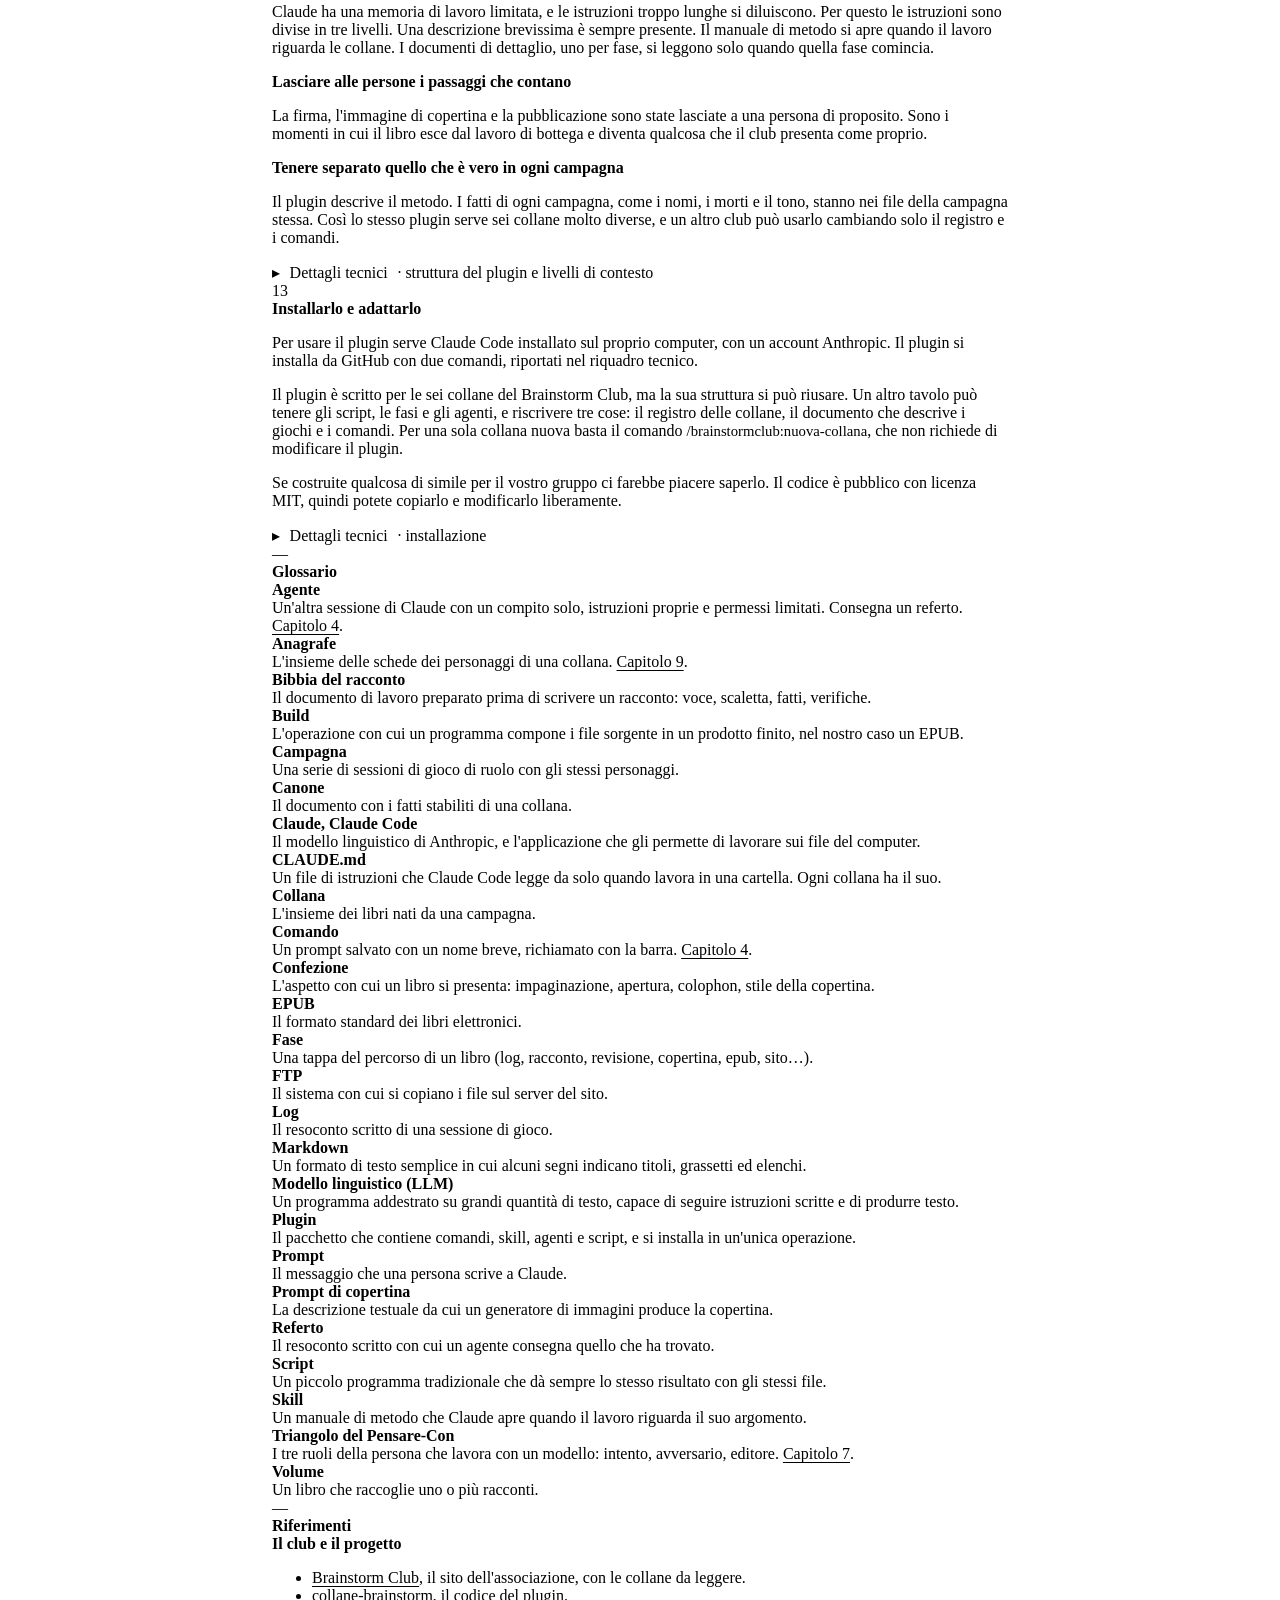
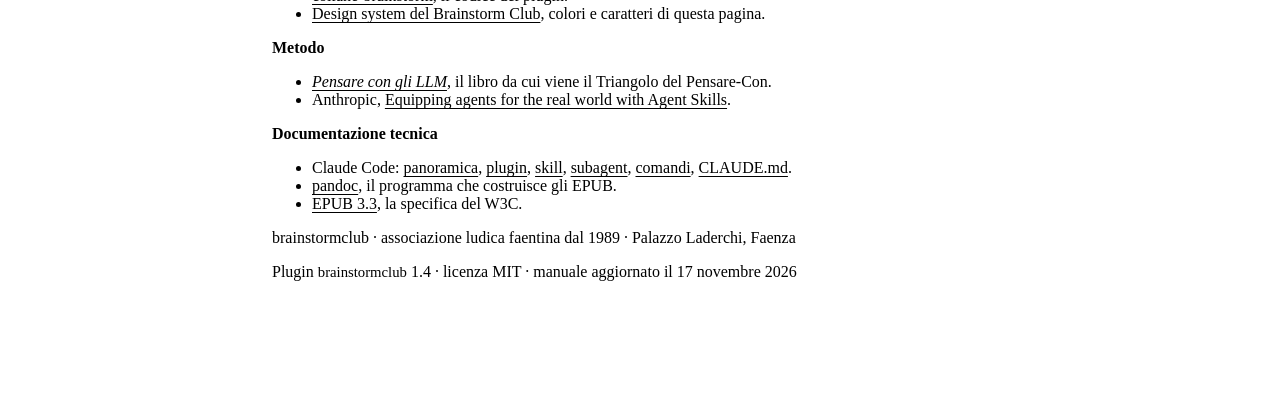
==== commit 0cc7657f: "Manuale riscritto per i master: due livelli e design system del club Parte descrittiva per chi non è" ====
--- a/docs/index.html
+++ b/docs/index.html
@@ -1,853 +1,786 @@
 <!doctype html>
-<html lang="it">
+<html lang="it" data-theme="dark">
 <head>
 <meta charset="utf-8">
 <meta name="viewport" content="width=device-width, initial-scale=1">
-<title>Anatomia di una skill</title>
+<title>Dal tavolo al libro</title>
+<meta name="description" content="Come il Brainstorm Club trasforma le sessioni di gioco di ruolo in libri con Claude Code: un manuale per master curiosi, con i dettagli tecnici a portata di clic.">
+<script>try{var p=localStorage.getItem('bsc-theme-pref')||localStorage.getItem('bsc-theme')||'dark',e=p==='auto'?(matchMedia('(prefers-color-scheme: light)').matches?'light':'dark'):p,d=document.documentElement;d.setAttribute('data-theme',e);d.setAttribute('data-theme-pref',p)}catch(e){}</script>
+<link rel="stylesheet" href="https://brainstorm-club.github.io/design-system/brainstorm.css">
 <style>
-  :root{
-    --carta:#f6f1e7; --carta-2:#efe8da; --inchiostro:#1c1a18; --inchiostro-2:#4a443d;
-    --rosso:#9e2b23; --rosso-chiaro:#c2332b; --bordo:#d8cfbd; --codice:#efe9dc;
-    --ombra:0 1px 0 rgba(0,0,0,.04), 0 8px 24px -18px rgba(0,0,0,.4);
-    --mono:ui-monospace,SFMono-Regular,"SF Mono",Menlo,Consolas,monospace;
-    --testo:"Iowan Old Style","Palatino Linotype",Palatino,Georgia,serif;
-  }
-  @media (prefers-color-scheme: dark){
-    :root:not([data-theme="light"]){
-      --carta:#17161a; --carta-2:#1f1e23; --inchiostro:#e9e4db; --inchiostro-2:#a9a299;
-      --rosso:#e0655c; --rosso-chiaro:#e0655c; --bordo:#33313a; --codice:#232228;
-      --ombra:0 1px 0 rgba(255,255,255,.03), 0 8px 28px -20px #000;
-    }
-  }
-  :root[data-theme="dark"]{
-    --carta:#17161a; --carta-2:#1f1e23; --inchiostro:#e9e4db; --inchiostro-2:#a9a299;
-    --rosso:#e0655c; --rosso-chiaro:#e0655c; --bordo:#33313a; --codice:#232228;
-    --ombra:0 1px 0 rgba(255,255,255,.03), 0 8px 28px -20px #000;
-  }
-  *{box-sizing:border-box}
-  body{
-    margin:0; background:var(--carta); color:var(--inchiostro);
-    font-family:var(--testo); font-size:18px; line-height:1.65;
-    -webkit-text-size-adjust:100%;
-  }
-  .wrap{max-width:62rem; margin:0 auto; padding:0 16px 6rem}
-  header.testa{
-    border-bottom:3px double var(--bordo); margin-bottom:2.5rem;
-    padding:3.5rem 0 1.5rem;
-  }
-  .occhiello{
-    font-family:var(--mono); font-size:.72rem; letter-spacing:.18em; text-transform:uppercase;
-    color:var(--rosso); margin:0 0 .6rem;
-  }
-  h1{font-size:clamp(2rem,6vw,3.1rem); line-height:1.08; margin:0 0 .6rem; font-weight:600}
-  h2{
-    font-size:clamp(1.35rem,3.4vw,1.8rem); margin:3.5rem 0 .4rem; font-weight:600;
-    padding-top:1.2rem; border-top:1px solid var(--bordo);
-  }
-  h2 .num{font-family:var(--mono); font-size:.8rem; color:var(--rosso); display:block; letter-spacing:.14em}
-  h3{font-size:1.1rem; margin:2rem 0 .3rem; font-weight:600}
-  p{margin:.7rem 0}
-  .sommario{color:var(--inchiostro-2); font-size:1.08rem; max-width:44rem}
-  a{color:var(--rosso)}
-  code{font-family:var(--mono); font-size:.86em; background:var(--codice); padding:.12em .36em; border-radius:4px}
-  pre{
-    background:var(--codice); border:1px solid var(--bordo); border-radius:8px;
-    padding:1rem 1.1rem; overflow-x:auto; font-size:.84rem; line-height:1.55;
-    font-family:var(--mono); box-shadow:var(--ombra);
-  }
-  pre code{background:none; padding:0; font-size:inherit}
-  figure{margin:2rem 0; padding:0}
-  figure svg{width:100%; height:auto; display:block}
-  figcaption{
-    font-family:var(--mono); font-size:.74rem; color:var(--inchiostro-2);
-    margin-top:.7rem; letter-spacing:.02em;
-  }
-  .scheda{
-    background:var(--carta-2); border:1px solid var(--bordo); border-left:4px solid var(--rosso);
-    border-radius:0 8px 8px 0; padding:1rem 1.2rem; margin:1.8rem 0; box-shadow:var(--ombra);
-  }
-  .scheda p:first-child{margin-top:0} .scheda p:last-child{margin-bottom:0}
-  .scheda .et{
-    font-family:var(--mono); font-size:.7rem; letter-spacing:.16em; text-transform:uppercase;
-    color:var(--rosso); display:block; margin-bottom:.3rem;
-  }
-  table{width:100%; border-collapse:collapse; margin:1.5rem 0; font-size:.94rem}
-  th,td{text-align:left; padding:.6rem .7rem; border-bottom:1px solid var(--bordo); vertical-align:top}
-  th{font-family:var(--mono); font-size:.7rem; letter-spacing:.1em; text-transform:uppercase; color:var(--inchiostro-2)}
-  td code{white-space:nowrap}
-  ul,ol{padding-left:1.3rem} li{margin:.35rem 0}
-  .indice{
-    background:var(--carta-2); border:1px solid var(--bordo); border-radius:8px;
-    padding:1.1rem 1.3rem; margin:2rem 0; columns:2; column-gap:2rem;
-  }
-  .indice ol{margin:0; padding-left:1.1rem; font-size:.94rem}
-  .indice li{break-inside:avoid}
-  @media (max-width:640px){
-    .indice{columns:1} body{font-size:17px}
-    table{display:block; overflow-x:auto; font-size:.88rem}
-    td code{white-space:normal}
-  }
-  .lede{font-size:1.1rem}
-  .firma{
-    margin-top:4rem; padding-top:1.2rem; border-top:3px double var(--bordo);
-    font-family:var(--mono); font-size:.76rem; color:var(--inchiostro-2);
-  }
-  .tema{
-    position:fixed; top:12px; right:12px; font-family:var(--mono); font-size:.7rem;
-    background:var(--carta-2); color:var(--inchiostro-2); border:1px solid var(--bordo);
-    border-radius:999px; padding:.35rem .8rem; cursor:pointer;
-  }
-  svg text{font-family:var(--mono); fill:var(--inchiostro)}
-  svg .et{font-size:11px; fill:var(--inchiostro-2)}
-  svg .tit{font-size:13px; font-weight:600}
-  svg .box{fill:var(--carta-2); stroke:var(--bordo); stroke-width:1.5}
-  svg .box-r{fill:var(--carta-2); stroke:var(--rosso); stroke-width:2}
-  svg .linea{stroke:var(--bordo); stroke-width:2; fill:none}
-  svg .linea-r{stroke:var(--rosso); stroke-width:2; fill:none}
+  body{margin:0;background:var(--bsc-bg);color:var(--bsc-text);font-family:var(--bsc-font-body);line-height:var(--bsc-leading-body);-webkit-text-size-adjust:100%}
+  .pagina{max-width:46rem;margin:0 auto;padding:0 16px 6rem}
+  .barra{display:flex;justify-content:space-between;align-items:center;padding:var(--bsc-space-4) 0;border-bottom:1px solid var(--bsc-border);font-size:var(--bsc-text-lg)}
+  .barra a{color:inherit;text-decoration:none}
+  .testa{padding:var(--bsc-space-8) 0 var(--bsc-space-6)}
+  .occhiello{font-family:var(--bsc-font-mono);font-size:var(--bsc-text-xs);letter-spacing:var(--bsc-tracking-label);text-transform:uppercase;color:var(--bsc-text-muted);margin:0 0 var(--bsc-space-3)}
+  h1,h2,h3{font-family:var(--bsc-font-display);line-height:var(--bsc-leading-tight);text-wrap:balance}
+  h1{font-size:clamp(2rem,6vw,var(--bsc-text-4xl));margin:0 0 var(--bsc-space-4)}
+  h2{font-size:var(--bsc-text-2xl);margin:var(--bsc-space-8) 0 var(--bsc-space-4);padding-top:var(--bsc-space-5);border-top:1px solid var(--bsc-border)}
+  h2 .n{font-family:var(--bsc-font-mono);font-size:var(--bsc-text-sm);color:var(--bsc-text-muted);display:block;margin-bottom:var(--bsc-space-2);font-weight:400}
+  h3{font-size:var(--bsc-text-lg);margin:var(--bsc-space-6) 0 var(--bsc-space-2)}
+  p,li{max-width:var(--bsc-measure)}
+  a{color:var(--bsc-primary);text-underline-offset:3px}
+  .indice{margin:var(--bsc-space-6) 0;padding:var(--bsc-space-4) var(--bsc-space-5)}
+  .indice ol{margin:0;padding-left:1.4em;columns:2 16rem;column-gap:var(--bsc-space-6)}
+  .indice li{margin:.15em 0;break-inside:avoid}
+  .indice a{color:var(--bsc-text)}
+  .riquadro{margin:var(--bsc-space-5) 0;padding:var(--bsc-space-4) var(--bsc-space-5)}
+  .riquadro p:first-child{margin-top:0}.riquadro p:last-child{margin-bottom:0}
+  figure{margin:var(--bsc-space-6) 0}
+  figure svg{width:100%;height:auto;display:block}
+  figcaption{font-size:var(--bsc-text-sm);color:var(--bsc-text-muted);margin-top:var(--bsc-space-2)}
+  .tab-scorri{overflow-x:auto;margin:var(--bsc-space-5) 0}
+  .tab-scorri table{width:100%;min-width:32rem}
+  dl.parole{margin:var(--bsc-space-4) 0}
+  dl.parole dt{font-family:var(--bsc-font-display);font-weight:700;margin-top:var(--bsc-space-4)}
+  dl.parole dd{margin:var(--bsc-space-1) 0 0 0;max-width:var(--bsc-measure)}
+  /* riquadro tecnico comprimibile */
+  details.tecnico{margin:var(--bsc-space-6) 0 var(--bsc-space-4);border:1px solid var(--bsc-border);border-left:3px solid var(--bsc-text-muted);border-radius:var(--bsc-radius-sm);background:var(--bsc-surface)}
+  details.tecnico>summary{cursor:pointer;list-style:none;padding:var(--bsc-space-3) var(--bsc-space-4);font-family:var(--bsc-font-mono);font-size:var(--bsc-text-sm);display:flex;gap:.6em;align-items:center;min-height:var(--bsc-tap-min)}
+  details.tecnico>summary::-webkit-details-marker{display:none}
+  details.tecnico>summary::before{content:"▸";transition:transform var(--bsc-dur-fast) var(--bsc-ease)}
+  details.tecnico[open]>summary::before{transform:rotate(90deg)}
+  details.tecnico>summary .t{color:var(--bsc-text-muted)}
+  .md{padding:0 var(--bsc-space-4) var(--bsc-space-4);font-size:var(--bsc-text-sm)}
+  .md h4{font-family:var(--bsc-font-mono);font-size:var(--bsc-text-sm);margin:var(--bsc-space-4) 0 var(--bsc-space-2)}
+  .md h4::before{content:"## ";color:var(--bsc-text-muted)}
+  .md p,.md li{max-width:none}
+  .md ul{padding-left:1.2em}
+  .md table{font-size:var(--bsc-text-xs)}
+  code{font-family:var(--bsc-font-mono);font-size:.92em}
+  pre{font-family:var(--bsc-font-mono);font-size:var(--bsc-text-xs);line-height:1.5;background:var(--bsc-surface-2);border:1px solid var(--bsc-border);border-radius:var(--bsc-radius-sm);padding:var(--bsc-space-3) var(--bsc-space-4);overflow-x:auto;margin:var(--bsc-space-3) 0}
+  .md .fonti{border-top:1px dashed var(--bsc-border);margin-top:var(--bsc-space-4);padding-top:var(--bsc-space-2)}
+  /* schemi: colori dai token, così seguono il tema */
+  .sk{font-family:var(--bsc-font-body)}
+  .sk .linea{stroke:var(--bsc-text);fill:none;stroke-width:2;stroke-linecap:round;stroke-linejoin:round}
+  .sk .tenue{stroke:var(--bsc-text-muted);fill:none;stroke-width:1.5;stroke-dasharray:5 5}
+  .sk .scatola{fill:var(--bsc-surface);stroke:var(--bsc-text);stroke-width:2}
+  .sk .scatola2{fill:var(--bsc-surface-2);stroke:var(--bsc-text-muted);stroke-width:1.5}
+  .sk .mano{fill:var(--bsc-surface);stroke:var(--bsc-rosso);stroke-width:2.5}
+  .sk .t{fill:var(--bsc-text);font-size:15px}
+  .sk .tb{fill:var(--bsc-text);font-size:15px;font-weight:700;font-family:var(--bsc-font-display)}
+  .sk .tm{fill:var(--bsc-text-muted);font-size:12.5px}
+  .sk .tr{fill:var(--bsc-rosso);font-size:13px;font-weight:700}
+  .sk .punta{fill:var(--bsc-text)}
+  .piede{margin-top:var(--bsc-space-9);padding-top:var(--bsc-space-5);border-top:1px solid var(--bsc-border);font-size:var(--bsc-text-sm);color:var(--bsc-text-muted)}
+  @media (max-width:560px){h2{font-size:var(--bsc-text-xl)}.indice ol{columns:1}}
 </style>
 </head>
-<body>
-<button class="tema" id="tema">tema</button>
-<div class="wrap">
+<body class="bsc-body">
+<div class="pagina">
+
+<div class="barra">
+  <a href="https://www.brainstormclub.it/" class="bsc-wordmark"><span class="bsc-brandmark" aria-hidden="true"></span><span class="bsc-r">brainstorm</span>club</a>
+  <button class="bsc-theme-toggle" data-bsc-theme-toggle aria-label="Cambia tema"></button>
+</div>
 
 <header class="testa">
-  <p class="occhiello">Brainstorm Club · note di bottega</p>
-  <h1>Anatomia di una skill</h1>
-  <p class="sommario lede">Come è fatto il plugin <code>brainstormclub</code> — dieci comandi,
-  una skill, dodici reference, sette script e cinque agenti — e che cosa se ne impara per costruirne
-  uno proprio. Il caso di studio è vero: trasformare i log di una campagna di gioco di ruolo in
-  libri pubblicati — senza che il modello finisca per pensare al posto di chi firma.</p>
+  <p class="occhiello">Manuale del plugin brainstormclub · versione 1.4</p>
+  <h1>Dal tavolo al libro</h1>
+  <p class="bsc-lead">Al Brainstorm Club alcune campagne di gioco di ruolo diventano libri. Questo manuale racconta come lo facciamo con l'aiuto di un'intelligenza artificiale, chi decide che cosa, e come un altro master può costruire qualcosa di simile per il proprio tavolo.</p>
 </header>
 
-<nav class="indice">
+<nav class="indice bsc-card bsc-card--sketch" aria-label="Indice">
+  <p class="occhiello">Indice</p>
   <ol>
-    <li><a href="#problema">Il problema da cui nasce</a></li>
-    <li><a href="#comandi">I comandi, uno per uno</a></li>
-    <li><a href="#anatomia">Anatomia: cinque pezzi</a></li>
-    <li><a href="#contesto">I tre livelli di contesto</a></li>
-    <li><a href="#flusso">Il flusso che la skill difende</a></li>
-    <li><a href="#triangolo">Il Triangolo dentro la pipeline</a></li>
-    <li><a href="#script">Gli script: misurare, non giudicare</a></li>
-    <li><a href="#agenti">Gli agenti: mandati, non ruoli</a></li>
-    <li><a href="#registro">Il registro: una sola fonte di verità</a></li>
-    <li><a href="#anagrafe">L'anagrafe: un registro che cambia nel tempo</a></li>
-    <li><a href="#nuova">Creare una collana nuova</a></li>
-    <li><a href="#pianificate">Le attività pianificate</a></li>
-    <li><a href="#costruire">Costruirne una: otto passi</a></li>
-    <li><a href="#trappole">Trappole</a></li>
-    <li><a href="#installare">Installare e distribuire</a></li>
+    <li><a href="#leggere">Come leggere questo manuale</a></li>
+    <li><a href="#club">Chi siamo e perché lo facciamo</a></li>
+    <li><a href="#parole">Le parole che servono</a></li>
+    <li><a href="#differenze">Prompt, skill, plugin, agente, comando, script</a></li>
+    <li><a href="#collane">Le sei collane</a></li>
+    <li><a href="#percorso">Il percorso di un libro</a></li>
+    <li><a href="#decide">Chi decide che cosa</a></li>
+    <li><a href="#controlli">Come si controlla il lavoro</a></li>
+    <li><a href="#personaggi">I personaggi nel tempo</a></li>
+    <li><a href="#sito">Il sito</a></li>
+    <li><a href="#nuove">Nuove collane e lavori pianificati</a></li>
+    <li><a href="#insegna">Che cosa abbiamo imparato</a></li>
+    <li><a href="#installare">Installarlo e adattarlo</a></li>
+    <li><a href="#glossario">Glossario</a></li>
+    <li><a href="#riferimenti">Riferimenti</a></li>
   </ol>
 </nav>
 
-<h2 id="problema"><span class="num">01</span>Il problema da cui nasce</h2>
-
-<p>Sei campagne di gioco di ruolo, sei collane di libri. Ogni collana ha la sua voce (un narratore
-unico, oppure una voce diversa per racconto, oppure una cornice burocratica con deposizioni), la sua
-confezione (un tascabile del 1982, una fanzine anni '90, un fascicolo di polizia) e le sue trappole.
-Ma il <em>gesto</em> è sempre lo stesso: <strong>un log di gioco diventa un libro</strong>.</p>
-
-<p>Quel gesto era già scritto, sparso in sei file <code>CLAUDE.md</code>, nelle istruzioni del sito,
-nel README dell'impaginatore e in una dozzina di note di memoria. Funzionava, ma ogni sessione
-ricominciava a cercarlo. E alcune cose sfuggivano sempre alle stesse crepe: un EPUB costruito senza
-copertina, una nota a piè di pagina orfana, un <code>[BOZZA…]</code> finito dentro un libro
-pubblicato, un file corretto nel repository e sbagliato sul sito.</p>
-
-<div class="scheda">
-  <span class="et">La domanda giusta</span>
-  <p>Non «quali istruzioni do al modello», ma: <strong>quali errori continuano a ripetersi, e in che
-  punto esatto del lavoro si potevano fermare?</strong> Una skill che nasce da questa domanda ha già
-  la sua struttura: una fase per ogni punto, un controllo per ogni crepa.</p>
+<!-- ============================================================ 1 -->
+<section id="leggere">
+<h2><span class="n">01</span>Come leggere questo manuale</h2>
+<p>Ogni capitolo ha due livelli. Il testo principale è scritto per chi non si occupa di informatica: spiega che cosa succede e perché, e introduce ogni parola tecnica la prima volta che compare. Per seguirlo basta sapere che cos'è una campagna di gioco di ruolo.</p>
+<p>In fondo a ogni capitolo c'è un riquadro chiuso con l'etichetta «Dettagli tecnici». Contiene i nomi dei file, i comandi esatti, gli esempi di codice e i collegamenti alla documentazione. Chi vuole costruire un progetto simile troverà lì quello che serve. Chi vuole soltanto capire l'idea può lasciarlo chiuso senza perdere niente del racconto.</p>
+<p>Gli schemi stanno nella parte descrittiva quando aiutano a vedere un'idea astratta. I dettagli più tecnici, come l'albero delle cartelle, stanno nei riquadri.</p>
+
+<details class="tecnico"><summary>Dettagli tecnici <span class="t">· dove si trova tutto</span></summary><div class="md">
+<h4>Il progetto</h4>
+<ul>
+<li>Codice sorgente pubblico: <a href="https://github.com/Brainstorm-Club/collane-brainstorm">github.com/Brainstorm-Club/collane-brainstorm</a> (licenza MIT).</li>
+<li>Questo manuale è il file <code>docs/index.html</code> del repository. È una pagina statica: si apre in qualunque browser e non richiede installazioni.</li>
+<li>Il riassunto per sviluppatori sta in <code>README.md</code>.</li>
+<li>La grafica usa il <a href="https://brainstorm-club.github.io/design-system/">design system del club</a>, caricato da <code>brainstorm-club.github.io/design-system/brainstorm.css</code>. Il pulsante in alto a destra alterna il tema scuro, quello chiaro e quello automatico.</li>
+</ul>
+</div></details>
+</section>
+
+<!-- ============================================================ 2 -->
+<section id="club">
+<h2><span class="n">02</span>Chi siamo e perché lo facciamo</h2>
+<p>Il Brainstorm Club è un'associazione ludica di Faenza, attiva dal 1989. Ci troviamo a Palazzo Laderchi, in centro, quattro sere alla settimana, per giocare a giochi da tavolo, giochi di ruolo e wargame.</p>
+<p>Alcuni dei nostri tavoli di gioco di ruolo tengono un <strong>log</strong> di ogni sessione. Un log è il resoconto scritto di quello che è successo durante la partita: chi ha fatto che cosa, quali nemici sono caduti, quali frasi memorabili sono state dette. Dopo mesi di gioco i log diventano un archivio lungo e disordinato, che nessuno rilegge volentieri.</p>
+<p>Da qualche tempo trasformiamo quei log in racconti veri, con una voce narrante, dei capitoli e una copertina. I racconti si raccolgono in libri elettronici che i giocatori scaricano dal sito del club e leggono sul telefono o sull'e-reader. Per i giocatori è un modo di rivivere la campagna. Per il club è un modo di raccontare all'esterno che cosa succede ai nostri tavoli.</p>
+<p>Il lavoro di scrittura lo facciamo insieme a Claude, un'intelligenza artificiale. Nel tempo abbiamo raccolto il nostro metodo in uno strumento che si chiama <strong>plugin</strong>: un pacchetto di istruzioni e di piccoli programmi che Claude legge e segue. Questo manuale descrive quel plugin. Lo abbiamo scritto pensando agli altri master che vorrebbero fare qualcosa di simile con le proprie campagne.</p>
+
+<div class="riquadro bsc-card bsc-card--filo">
+<p><strong>Una premessa onesta.</strong> Il plugin non scrive i libri al posto nostro. Ci aiuta a leggere i log, a proporre una struttura, a scrivere le bozze e a trovare gli errori. Ogni libro però viene letto per intero e firmato da una persona del club prima di essere pubblicato. Il capitolo 7 spiega come questa regola è costruita dentro lo strumento.</p>
 </div>
 
-<h2 id="comandi"><span class="num">02</span>I comandi, uno per uno</h2>
-
-<p>Prima di vedere come è fatto, ecco che cosa si può chiedere. Dieci comandi: uno per guardare
-tutte le collane, sei per le collane del club, uno per qualunque altra collana, uno per crearne
-una nuova, uno per l'anagrafe dei personaggi. Si
-lanciano dalla radice <code>brainstorm/</code>; installati come plugin compaiono anche con il
-prefisso <code>/brainstormclub:collane-brainstorm:</code>.</p>
-
-<table>
-  <tr><th>comando</th><th>collana · gioco</th><th>a che cosa serve</th></tr>
-  <tr><td><code>/brainstormclub:collane [collana]</code></td><td>tutte</td><td>mostra dove si è fermata la pipeline di ogni volume e propone <strong>una</strong> mossa da fare adesso</td></tr>
-  <tr><td><code>/brainstormclub:brancalonia &lt;fase&gt;</code></td><td>Regno di Taglia · Brancalonia</td><td>libri a capitoli firmati Nanoc Orabrabli; in più i fascicoli giocabili di <code>avventure/</code></td></tr>
-  <tr><td><code>/brainstormclub:korvaal &lt;fase&gt;</code></td><td>Il ciclo di Korvaal · Rogue Trader</td><td>polifonia, una voce solista per racconto, tascabili FANTAFLOTTA</td></tr>
-  <tr><td><code>/brainstormclub:dark-heresy &lt;fase&gt;</code></td><td>ACTA HERETICA · Dark Heresy</td><td>verbale di Eruditus più deposizioni, arco Haarlock</td></tr>
-  <tr><td><code>/brainstormclub:dnd-jr &lt;fase&gt;</code></td><td>Tiro Salvezza · D&amp;D 5e nel Vecchio Mondo</td><td>la fanzine del Master Ozymandias il Grande</td></tr>
-  <tr><td><code>/brainstormclub:apocalisse &lt;fase&gt;</code></td><td>Terre Desolate · Apocalisse</td><td>codici ritrovati, una voce per codice, cornice dell'Archivista</td></tr>
-  <tr><td><code>/brainstormclub:heroes &lt;fase&gt;</code></td><td>Dossier Scavengers · Heroes Unlimited</td><td>referto dell'Analista più deposizioni, nero-comico di scarto</td></tr>
-  <tr><td><code>/brainstormclub:collana &lt;chiave&gt; &lt;fase&gt;</code></td><td>qualunque</td><td>la stessa pipeline per ogni collana, comprese quelle create in locale</td></tr>
-  <tr><td><code>/brainstormclub:nuova-collana</code></td><td>—</td><td>progetta una collana da zero con dieci domande e ne crea lo scheletro</td></tr>
-  <tr><td><code>/brainstormclub:personaggi &lt;collana&gt; &lt;lavoro&gt;</code></td><td>una a scelta</td><td>l'anagrafe dei personaggi: chi compare dove, come cambia nell'ordine della storia, ritratti</td></tr>
-</table>
-
-<h3>Le fasi dei comandi di collana</h3>
-
-<p>Ogni comando di collana prende una fase, per esempio <code>/brainstormclub:heroes epub taglie-di-londra</code>.
-Prima di tutto il modello riformula la richiesta in <strong>una riga d'intento</strong> e te la fa
-confermare.</p>
-
-<table>
-  <tr><th>fase</th><th>che cosa fa</th><th>dove si ferma</th></tr>
-  <tr><td><code>stato</code></td><td>per ogni volume: prompt, copertina, firma, EPUB, sito; EPUB più vecchi delle fonti</td><td>non modifica niente</td></tr>
-  <tr><td><code>log</code></td><td>legge i log: eventi cardine, registro morti, materiale mai usato, discrepanze, grafie, proposta di racconto</td><td>consegna un referto, non prosa</td></tr>
-  <tr><td><code>racconto</code></td><td>co-design socratico → outline → bibbia con le «Verifiche» → stesura a blocchi</td><td>l'outline va approvato prima di scrivere</td></tr>
-  <tr><td><code>revisione</code></td><td>le tre passate in ordine: redattore, correttore di bozze, revisore di stile (che chiude col contrario)</td><td>i referti sono materiale per l'autore</td></tr>
-  <tr><td><code>personaggi</code></td><td>rimanda a <code>/brainstormclub:personaggi</code> per allineare le schede del racconto</td><td>prima della firma</td></tr>
-  <tr><td><code>copertina</code></td><td>scrive il prompt di copertina; quando l'immagine arriva, la misura e la guarda</td><td><strong>si ferma</strong>: l'immagine la genera l'autore</td></tr>
-  <tr><td><code>epub</code></td><td>pre-build (firma, note orfane, manifest, apparato), build, verifica del peso e dell'indice</td><td>senza firma o copertina non costruisce</td></tr>
-  <tr><td><code>sito</code></td><td>copia EPUB e copertina, rigenera le pagine di lettura, elenca i file da caricare</td><td>l'FTP lo fa l'autore</td></tr>
-  <tr><td><code>fascicolo</code></td><td>avventure, bestiari, manuali da tavolo impaginati in PDF con l'impaginatore</td><td>senza <code>--url</code> resta interno</td></tr>
-</table>
-
-<h3>I lavori di <code>/brainstormclub:personaggi</code></h3>
-
-<table>
-  <tr><th>lavoro</th><th>che cosa fa</th></tr>
-  <tr><td><code>censisci</code></td><td>costruisce l'anagrafe di una collana: scheletri delle schede, poi l'agente <code>anagrafe</code> propone i contenuti con le fonti</td></tr>
-  <tr><td><code>aggiorna</code></td><td>allinea le schede dopo un racconto nuovo o un cambio di canone</td></tr>
-  <tr><td><code>verifica</code></td><td>controlla un racconto contro le schede: tratti contraddetti, morti che ricompaiono, alias mancanti</td></tr>
-  <tr><td><code>ritratto</code></td><td>compone il prompt dell'immagine da <code>_stile.md</code> più il soggetto, e avvisa se è scaduto</td></tr>
-  <tr><td><code>stato</code></td><td>mostra l'anagrafe confrontata con i testi</td></tr>
-</table>
-
-<h3>Gli script, anche senza comandi</h3>
-
-<pre><code>python3 scripts/stato.py .                                  # tutte le collane
-python3 scripts/controlla_volume.py heroes taglie-di-londra # pre-build
-python3 scripts/controlla_copertina.py apocalisse appestato # formato, 2:3, peso
-python3 scripts/personaggi.py . dnd-jr stato                # anagrafe contro i testi
-python3 scripts/personaggi.py . heroes prompt darko         # ritratto
-python3 scripts/log_nuovi.py .                              # log senza racconto o cambiati
-python3 scripts/sentinella_sito.py .                        # sito locale contro dominio
-python3 scripts/nuova_collana.py . scheda.json --prova      # scheletro di collana</code></pre>
-
-<h2 id="anatomia"><span class="num">03</span>Anatomia: cinque pezzi</h2>
-
-<p>Un plugin complesso non è una skill lunga. È <strong>cinque cose diverse</strong> che fanno
-mestieri diversi, e la difficoltà sta nel non confonderli.</p>
+<details class="tecnico"><summary>Dettagli tecnici <span class="t">· il pacchetto in breve</span></summary><div class="md">
+<h4>Identità del plugin</h4>
+<p>Il file <code>.claude-plugin/plugin.json</code> dichiara nome, versione e autore:</p>
+<pre>{
+  "name": "brainstormclub",
+  "version": "1.4.0",
+  "author": { "name": "Brainstorm Club" },
+  "license": "MIT",
+  "repository": "https://github.com/Brainstorm-Club/collane-brainstorm"
+}</pre>
+<p>Il nome del plugin diventa il prefisso di tutti i comandi: <code>/brainstormclub:korvaal</code>, <code>/brainstormclub:personaggi</code> e così via.</p>
+<h4>Che cosa presuppone</h4>
+<ul>
+<li>Una cartella radice <code>brainstorm/</code> che contiene una cartella per campagna, più <code>sito/</code> e <code>impaginatore/</code>.</li>
+<li><code>pandoc</code> 3.1 o successivo per costruire gli EPUB, <code>python3</code> per gli script di controllo, <code>node</code> e Microsoft Edge solo per i fascicoli in PDF.</li>
+</ul>
+<p class="fonti">Sito del club: <a href="https://www.brainstormclub.it/">brainstormclub.it</a></p>
+</div></details>
+</section>
+
+<!-- ============================================================ 3 -->
+<section id="parole">
+<h2><span class="n">03</span>Le parole che servono</h2>
+<p>Questo capitolo raccoglie le parole che tornano in tutto il manuale. Alcune vengono dal mondo del gioco di ruolo, altre da quello dell'informatica. Il glossario in fondo le riprende tutte in ordine alfabetico.</p>
+
+<h3>Dal mondo del gioco</h3>
+<dl class="parole">
+<dt>Campagna</dt>
+<dd>Una serie di sessioni di gioco di ruolo con gli stessi personaggi e la stessa storia, che può durare mesi o anni.</dd>
+<dt>Log</dt>
+<dd>Il resoconto scritto di una sessione. Nei nostri progetti ogni log è un file di testo, conservato in una cartella della campagna.</dd>
+<dt>Collana</dt>
+<dd>L'insieme dei libri nati da una campagna. Ogni collana ha un proprio narratore, un proprio tono e una propria confezione grafica. Il club ne ha sei.</dd>
+<dt>Racconto e volume</dt>
+<dd>Un racconto copre di solito una o due sessioni. Un volume è un libro che raccoglie uno o più racconti, con indice, introduzione e copertina.</dd>
+<dt>Canone</dt>
+<dd>Il documento che raccoglie i fatti stabiliti di una collana: chi è vivo, chi è morto, quali luoghi esistono, quali oggetti sono stati trovati. Serve a evitare che un libro contraddica quelli precedenti.</dd>
+<dt>Bibbia del racconto</dt>
+<dd>Un documento di lavoro preparato prima di scrivere ogni racconto. Contiene la voce narrante, la scaletta dei capitoli, i fatti da rispettare e le verifiche da fare a testo finito.</dd>
+</dl>
+
+<h3>Dal mondo dell'informatica</h3>
+<dl class="parole">
+<dt>Intelligenza artificiale e modello linguistico</dt>
+<dd>Un modello linguistico è un programma addestrato su grandi quantità di testo, capace di leggere istruzioni e di produrre testo in risposta. In inglese si chiama <em>large language model</em>, abbreviato in LLM.</dd>
+<dt>Claude e Claude Code</dt>
+<dd>Claude è il modello linguistico sviluppato dall'azienda Anthropic. Claude Code è un'applicazione che permette a Claude di lavorare direttamente sui file di un computer: può leggerli, modificarli e lanciare programmi, sempre con il permesso di chi lo usa.</dd>
+<dt>File Markdown</dt>
+<dd>Un file di testo semplice in cui alcuni segni indicano la formattazione: un cancelletto all'inizio della riga indica un titolo, due asterischi intorno a una parola la rendono in grassetto. Tutti i nostri racconti e le istruzioni del plugin sono scritti in Markdown.</dd>
+<dt>EPUB</dt>
+<dd>Il formato standard dei libri elettronici. Un file EPUB si apre con qualunque e-reader o app di lettura e adatta il testo alle dimensioni dello schermo.</dd>
+<dt>FTP</dt>
+<dd>Un sistema per copiare file dal proprio computer al server che ospita un sito. Il sito del club si aggiorna così, a mano, da una persona del club.</dd>
+</dl>
+<p>Le parole più importanti per capire il plugin sono sei: prompt, skill, plugin, agente, comando e script. Hanno un capitolo tutto per loro, il prossimo.</p>
+
+<details class="tecnico"><summary>Dettagli tecnici <span class="t">· dove vivono questi oggetti su disco</span></summary><div class="md">
+<h4>La cartella di una collana</h4>
+<pre>apocalisse/
+├── CLAUDE.md          istruzioni di progetto (voce, tono, regole, stato)
+├── assets/
+│   ├── canone_serie.md            il canone
+│   ├── PROMPT_nuovi_racconti.md   brief di scrittura
+│   └── personaggi/                l'anagrafe (capitolo 9)
+├── log/               a-973.txt, a-974.txt, …
+├── racconti/          la_corona_di_spine.md + .bibbia.md
+├── volumi/&lt;vol&gt;/      meta.yaml · front.md · timeline.md · manifest.txt
+├── copertine/         &lt;vol&gt;.jpg + prompt-copertina-&lt;vol&gt;.md
+├── epub/              &lt;vol&gt;.epub (prodotto dal build)
+└── build_epub.sh</pre>
+<p>Un racconto vive una sola volta in <code>racconti/</code>. I volumi lo richiamano dal <code>manifest.txt</code>, una riga per racconto con il prefisso delle note.</p>
+<p class="fonti">Approfondimenti: <a href="https://code.claude.com/docs/en/overview">Claude Code, panoramica</a> · <a href="https://it.wikipedia.org/wiki/EPUB">EPUB su Wikipedia</a> · <a href="https://it.wikipedia.org/wiki/File_Transfer_Protocol">FTP su Wikipedia</a></p>
+</div></details>
+</section>
+
+<!-- ============================================================ 4 -->
+<section id="differenze">
+<h2><span class="n">04</span>Prompt, skill, plugin, agente, comando, script</h2>
+<p>Queste sei parole indicano oggetti diversi, che lavorano insieme. Conviene conoscerle bene, perché chi vuole costruire uno strumento come il nostro deve decidere quale oggetto usare per ogni pezzo del lavoro.</p>
+
+<h3>Il prompt</h3>
+<p>Un prompt è il messaggio che una persona scrive a Claude. Può essere una domanda, una richiesta o un'istruzione: «leggi il log di ieri e dimmi chi è morto» è un prompt. Lo scrive chi usa lo strumento, ogni volta che ne ha bisogno, con le parole che preferisce.</p>
+
+<h3>Il comando</h3>
+<p>Un comando è un prompt scritto una volta sola, con cura, e salvato con un nome breve. Si richiama digitando una barra seguita dal nome, per esempio <code>/brainstormclub:dnd-jr</code>. Quando lo si lancia, Claude riceve tutte le istruzioni che contiene, comprese quelle che una persona dimenticherebbe di scrivere a mano. Abbiamo un comando per ogni collana, così ogni campagna parte sempre con le sue regole.</p>
+
+<h3>La skill</h3>
+<p>Una skill è un manuale di metodo che Claude consulta quando il lavoro lo richiede. Contiene istruzioni su come si svolge un certo tipo di lavoro, ed eventualmente documenti di approfondimento da leggere solo quando servono. Claude conosce sempre il titolo e la descrizione di ogni skill installata, e apre il manuale completo quando la richiesta riguarda quell'argomento. La nostra skill si chiama <code>collane-brainstorm</code> e spiega come si passa da un log a un libro.</p>
+
+<h3>L'agente</h3>
+<p>Un agente è un collaboratore con un solo compito. Tecnicamente è un'altra sessione di Claude, avviata dalla sessione principale, con istruzioni proprie e con permessi limitati. I nostri agenti, per esempio, possono leggere i file ma non modificarli. Un agente lavora per conto suo e alla fine consegna un referto, cioè un resoconto scritto di quello che ha trovato. La conversazione principale riceve soltanto il referto e resta così più leggera e ordinata.</p>
+
+<h3>Lo script</h3>
+<p>Uno script è un piccolo programma tradizionale, scritto in un linguaggio di programmazione. Si comporta sempre allo stesso modo: con gli stessi file in ingresso dà sempre lo stesso risultato. Non interpreta e non inventa niente. Lo usiamo per i controlli che si possono misurare, come la presenza della firma, le dimensioni della copertina o le note a piè di pagina senza testo.</p>
+
+<h3>Il plugin</h3>
+<p>Il plugin è la scatola che contiene tutto il resto: i comandi, la skill, gli agenti e gli script. Si installa con un'unica operazione, si aggiorna come un pacchetto solo e si può condividere con altri. Il nostro plugin si chiama <code>brainstormclub</code>.</p>
 
 <figure>
-<svg viewBox="0 0 860 470" role="img" aria-label="Schema dei cinque componenti del plugin: comandi, skill, reference, script, agenti">
-  <!-- comandi -->
-  <rect class="box-r" x="20" y="20" width="200" height="110" rx="8"/>
-  <text class="tit" x="36" y="46">commands/ · 10</text>
-  <text class="et" x="36" y="68">/brainstormclub:korvaal /brainstormclub:heroes …</text>
-  <text class="et" x="36" y="86">chi sei, dove sei,</text>
-  <text class="et" x="36" y="104">quale fase</text>
-  <text class="et" x="36" y="122" style="fill:var(--rosso)">~40 righe l'uno</text>
-
-  <!-- skill -->
-  <rect class="box" x="330" y="20" width="200" height="110" rx="8"/>
-  <text class="tit" x="346" y="46">SKILL.md</text>
-  <text class="et" x="346" y="68">il registro, le fasi,</text>
-  <text class="et" x="346" y="86">le regole ferme</text>
-  <text class="et" x="346" y="104">— la mappa, non</text>
-  <text class="et" x="346" y="122">il territorio</text>
-
-  <!-- references -->
-  <rect class="box" x="640" y="20" width="200" height="110" rx="8"/>
-  <text class="tit" x="656" y="46">references/ · 12</text>
-  <text class="et" x="656" y="68">una per fase</text>
-  <text class="et" x="656" y="86">+ giochi.md</text>
-  <text class="et" x="656" y="104">+ patto · regole-ferme</text>
-  <text class="et" x="656" y="122" style="fill:var(--rosso)">si carica una sola</text>
-
-  <!-- frecce riga 1 -->
-  <path class="linea-r" d="M220 75 H322"/>
-  <path class="linea-r" d="M314 69 l10 6 -10 6" fill="var(--rosso)"/>
-  <path class="linea" d="M530 75 H632"/>
-  <path class="linea" d="M624 69 l10 6 -10 6" fill="var(--bordo)"/>
-
-  <!-- scripts -->
-  <rect class="box" x="175" y="250" width="220" height="140" rx="8"/>
-  <text class="tit" x="191" y="276">scripts/ · 7 + registro</text>
-  <text class="et" x="191" y="298">stato.py</text>
-  <text class="et" x="191" y="316">controlla_volume.py</text>
-  <text class="et" x="191" y="334">controlla_copertina.py</text>
-  <text class="et" x="191" y="352">personaggi · log_nuovi · …</text>
-  <text class="et" x="191" y="376" style="fill:var(--rosso)">misurano, non giudicano</text>
-
-  <!-- agents -->
-  <rect class="box" x="465" y="250" width="220" height="140" rx="8"/>
-  <text class="tit" x="481" y="276">agents/ · 5</text>
-  <text class="et" x="481" y="298">lettore-log</text>
-  <text class="et" x="481" y="316">redattore · correttore</text>
-  <text class="et" x="481" y="334">revisore-stile</text>
-  <text class="et" x="481" y="352">anagrafe</text>
-  <text class="et" x="481" y="376" style="fill:var(--rosso)">sola lettura, referto</text>
-
-  <path class="linea" d="M430 130 V210 H285 V242"/>
-  <path class="linea" d="M279 234 l6 10 6 -10" fill="var(--bordo)"/>
-  <path class="linea" d="M430 130 V210 H575 V242"/>
-  <path class="linea" d="M569 234 l6 10 6 -10" fill="var(--bordo)"/>
-
-  <!-- fonte di verità -->
-  <rect class="box" x="175" y="405" width="510" height="50" rx="8" stroke-dasharray="6 5"/>
-  <text class="tit" x="191" y="428">fuori dal plugin: i CLAUDE.md delle sei campagne</text>
-  <text class="et" x="191" y="446">l'autorità su che cosa è vero — la skill dice solo come si lavora</text>
+<svg class="sk" viewBox="0 0 760 390" role="img" aria-labelledby="sk1t sk1d">
+  <title id="sk1t">Come si collegano prompt, comandi, skill, agenti e script</title>
+  <desc id="sk1d">Una persona scrive un prompt oppure lancia un comando. Claude riceve la richiesta, consulta la skill, affida compiti agli agenti e lancia gli script. Comandi, skill, agenti e script stanno tutti dentro la scatola del plugin.</desc>
+  <defs><marker id="fr1" viewBox="0 0 10 10" refX="9" refY="5" markerWidth="7" markerHeight="7" orient="auto"><path d="M0,0 L10,5 L0,10 z" class="punta"/></marker></defs>
+  <rect class="mano" x="16" y="160" width="128" height="74" rx="10"/>
+  <text class="tb" x="80" y="192" text-anchor="middle">Tu</text>
+  <text class="tm" x="80" y="214" text-anchor="middle">scrivi un prompt</text>
+  <path class="linea" d="M144 197 H206" marker-end="url(#fr1)"/>
+  <rect class="scatola" x="210" y="150" width="140" height="94" rx="10"/>
+  <text class="tb" x="280" y="186" text-anchor="middle">Claude</text>
+  <text class="tm" x="280" y="207" text-anchor="middle">legge, ragiona,</text>
+  <text class="tm" x="280" y="223" text-anchor="middle">sceglie i passi</text>
+  <rect class="scatola2" x="400" y="14" width="344" height="362" rx="14"/>
+  <text class="tm" x="420" y="38">la scatola del plugin «brainstormclub»</text>
+  <rect class="scatola" x="420" y="52" width="304" height="66" rx="8"/>
+  <text class="tb" x="436" y="78">Comandi</text>
+  <text class="tm" x="436" y="100">prompt già scritti, con un nome breve</text>
+  <rect class="scatola" x="420" y="130" width="304" height="66" rx="8"/>
+  <text class="tb" x="436" y="156">Skill</text>
+  <text class="tm" x="436" y="178">il manuale di metodo da consultare</text>
+  <rect class="scatola" x="420" y="208" width="304" height="66" rx="8"/>
+  <text class="tb" x="436" y="234">Agenti</text>
+  <text class="tm" x="436" y="256">collaboratori con un compito solo</text>
+  <rect class="scatola" x="420" y="286" width="304" height="66" rx="8"/>
+  <text class="tb" x="436" y="312">Script</text>
+  <text class="tm" x="436" y="334">programmi che misurano, sempre uguali</text>
+  <path class="tenue" d="M80 160 C80 90 300 85 416 85" marker-end="url(#fr1)"/>
+  <text class="tm" x="170" y="70">oppure lanci un comando</text>
+  <path class="linea" d="M350 185 L416 163" marker-end="url(#fr1)"/>
+  <path class="linea" d="M350 205 L416 241" marker-end="url(#fr1)"/>
+  <path class="linea" d="M340 244 L416 319" marker-end="url(#fr1)"/>
+  <text class="tm" x="394" y="156" text-anchor="end">consulta</text>
+  <text class="tm" x="356" y="244">affida</text>
+  <text class="tm" x="330" y="300">lancia</text>
 </svg>
-<figcaption>I cinque pezzi, e la sesta cosa che resta deliberatamente fuori.</figcaption>
+<figcaption>Il bordo rosso indica la persona. Tutto quello che sta nella scatola grigia arriva con il plugin.</figcaption>
 </figure>
 
-<table>
-  <tr><th>pezzo</th><th>mestiere</th><th>regola di scrittura</th></tr>
-  <tr><td><strong>comando</strong></td><td>dire al modello <em>dove si trova</em> e che cosa gli è stato chiesto</td><td>corto. Un comando è un contesto, non un manuale</td></tr>
-  <tr><td><strong>skill</strong></td><td>il registro e il metodo: quali collane esistono, quali fasi, quali regole non si negoziano</td><td>una mappa che rimanda, non un trattato</td></tr>
-  <tr><td><strong>reference</strong></td><td>come si fa <em>una</em> fase, nei dettagli che servono solo lì</td><td>una per fase, caricata solo quando quella fase comincia</td></tr>
-  <tr><td><strong>script</strong></td><td>misurare quello che si può misurare</td><td>deterministico, read-only, exit code parlante</td></tr>
-  <tr><td><strong>agente</strong></td><td>un mestiere intero delegato, che torna come referto</td><td>mandato scritto, strumenti minimi</td></tr>
-</table>
-
-<h2 id="contesto"><span class="num">04</span>I tre livelli di contesto</h2>
-
-<p>Il vincolo vero di una skill complessa non è che cosa sa: è <strong>quanto ne carica in una
-volta</strong>. Se tutto quello che il plugin sa entrasse in sessione a ogni invocazione, la
-sessione sarebbe piena prima di aver letto un racconto.</p>
-
-<p>La soluzione è la stessa degli indici di un libro: tre livelli, ognuno carica solo il
-successivo.</p>
+<h3>Un confronto con il tavolo da gioco</h3>
+<div class="tab-scorri"><table class="bsc-table">
+<thead><tr><th>oggetto</th><th>somiglia a</th><th>chi lo scrive</th><th>un esempio nostro</th></tr></thead>
+<tbody>
+<tr><td>prompt</td><td>quello che un giocatore dice al master</td><td>chi lo usa, ogni volta</td><td>«il ritratto di Darko mi sembra vecchio, controllalo»</td></tr>
+<tr><td>comando</td><td>una scheda di riferimento rapido, già compilata</td><td>chi costruisce il plugin</td><td><code>/brainstormclub:heroes copertina</code></td></tr>
+<tr><td>skill</td><td>il manuale delle regole, aperto quando serve</td><td>chi costruisce il plugin</td><td><code>collane-brainstorm</code></td></tr>
+<tr><td>agente</td><td>un aiuto-master a cui si affida una sola mansione</td><td>chi costruisce il plugin</td><td>il Redattore, che controlla la coerenza</td></tr>
+<tr><td>script</td><td>il metro per misurare il movimento delle miniature</td><td>chi costruisce il plugin</td><td>il controllo della firma prima del libro</td></tr>
+<tr><td>plugin</td><td>la scatola del gioco, con dentro tutto</td><td>chi costruisce il plugin</td><td><code>brainstormclub</code></td></tr>
+</tbody></table></div>
+
+<h3>Come si sceglie l'oggetto giusto</h3>
+<p>Nel nostro progetto abbiamo seguito alcune abitudini. Le istruzioni che servono sempre per una certa collana stanno in un comando, così nessuno deve ricordarle. Il metodo comune a tutte le collane sta nella skill, scritto una volta sola. I lavori di lettura lunghi, come rileggere un racconto intero per cercare incoerenze, vanno agli agenti, perché producono un referto breve al posto di un fiume di testo. I controlli che hanno una risposta certa, come «la firma c'è o manca», vanno agli script, perché un programma tradizionale li fa in modo affidabile e ripetibile, mentre un modello linguistico potrebbe distrarsi.</p>
+
+<details class="tecnico"><summary>Dettagli tecnici <span class="t">· formato di ogni oggetto, con esempi reali</span></summary><div class="md">
+<h4>Comando · <code>commands/&lt;nome&gt;.md</code></h4>
+<p>Un file Markdown con un'intestazione YAML. <code>$ARGUMENTS</code> viene sostituito con il testo scritto dopo il comando.</p>
+<pre>---
+description: Il ciclo di Korvaal — Rogue Trader (Warhammer 40.000). Pipeline della collana…
+argument-hint: "[log|racconto|revisione|personaggi|copertina|epub|sito|stato|fascicolo] [volume]"
+---
+# Il ciclo di Korvaal
+Cartella: `roguetrader/ciclo-korvaal/` …
+**Richiesta:** $ARGUMENTS</pre>
+<h4>Skill · <code>skills/collane-brainstorm/SKILL.md</code></h4>
+<p>Il campo <code>description</code> è sempre visibile a Claude e decide quando la skill viene aperta. Il corpo si carica solo quando serve. I file in <code>references/</code> si leggono solo quando la fase lo richiede (una reference per fase: <code>fase-log.md</code>, <code>fase-racconto.md</code>, <code>fase-copertina.md</code>, <code>fase-epub.md</code>, <code>fase-sito.md</code>…).</p>
+<pre>---
+name: collane-brainstorm
+description: Pipeline delle collane narrative del Brainstorm Club — dai log di gioco
+  al racconto, ai tre revisori, al prompt di copertina, all'EPUB… Trigger: leggere
+  un log, proporre un racconto, prompt copertina, build EPUB, …
+---</pre>
+<h4>Agente · <code>agents/&lt;nome&gt;.md</code></h4>
+<p>Il campo <code>tools</code> limita i permessi: i nostri cinque agenti hanno solo strumenti di lettura.</p>
+<pre>---
+name: redattore
+description: Prima delle tre passate di revisione… Non corregge la lingua
+  e non giudica lo stile.
+tools: Read, Grep, Glob
+model: inherit
+---
+Sei il Redattore di una collana narrativa… Non riscrivi il testo. Leggi e referti.</pre>
+<h4>Script · <code>scripts/*.py</code></h4>
+<p>I comandi e la skill li richiamano con un percorso relativo al plugin, risolto da Claude Code al momento dell'uso:</p>
+<pre>python3 "${CLAUDE_PLUGIN_ROOT}/scripts/controlla_volume.py" apocalisse ronan-di-kimmeria</pre>
+<h4>Plugin · <code>.claude-plugin/plugin.json</code> e <code>marketplace.json</code></h4>
+<p>Il manifest dichiara il pacchetto. Il marketplace è il catalogo da cui Claude Code lo installa (capitolo 13).</p>
+<p class="fonti">Documentazione ufficiale: <a href="https://code.claude.com/docs/en/slash-commands">comandi</a> · <a href="https://code.claude.com/docs/en/skills">skill</a> · <a href="https://code.claude.com/docs/en/sub-agents">agenti (subagent)</a> · <a href="https://code.claude.com/docs/en/plugins">plugin</a> · articolo di Anthropic sulle <a href="https://www.anthropic.com/engineering/equipping-agents-for-the-real-world-with-agent-skills">Agent Skills</a></p>
+</div></details>
+</section>
+
+<!-- ============================================================ 5 -->
+<section id="collane">
+<h2><span class="n">05</span>Le sei collane</h2>
+<p>Ogni collana nasce da una campagna diversa e ha una propria personalità. Cambia il gioco, cambia chi racconta, e cambia la confezione, cioè l'aspetto con cui il libro si presenta: alcune collane imitano un tascabile d'epoca, altre una fanzine degli anni Novanta, altre ancora un fascicolo di polizia o un manoscritto ritrovato.</p>
+<div class="tab-scorri"><table class="bsc-table">
+<thead><tr><th>collana</th><th>gioco</th><th>chi racconta</th></tr></thead>
+<tbody>
+<tr><td>Regno di Taglia</td><td>Brancalonia</td><td>un narratore unico, Nanoc Orabrabli</td></tr>
+<tr><td>Il ciclo di Korvaal</td><td>Rogue Trader (Warhammer 40.000)</td><td>una voce diversa per ogni racconto</td></tr>
+<tr><td>ACTA HERETICA</td><td>Dark Heresy</td><td>il verbale di un inquisitore e le deposizioni dei testimoni</td></tr>
+<tr><td>Tiro Salvezza</td><td>D&amp;D 5ª edizione nel Vecchio Mondo di Warhammer</td><td>il master, «Ozymandias il Grande»</td></tr>
+<tr><td>Terre Desolate</td><td>Apocalisse</td><td>più voci, raccolte da un archivista</td></tr>
+<tr><td>Dossier Scavengers</td><td>Heroes Unlimited</td><td>il referto di un analista e le deposizioni</td></tr>
+</tbody></table></div>
+<p>Ogni collana ha il proprio comando, che porta con sé le regole di quella campagna. Chi lavora a Tiro Salvezza, per esempio, scrive <code>/brainstormclub:dnd-jr</code> e Claude sa già che il narratore è il master, che il tono è comico con un retrogusto amaro e che ogni volume è firmato da Ozymandias il Grande.</p>
+<p>Le regole di dettaglio di ogni collana stanno in un file di istruzioni dentro la sua cartella. Il plugin descrive il metodo comune a tutte. Quando i due testi dicono cose diverse, vale quello della collana.</p>
+
+<details class="tecnico"><summary>Dettagli tecnici <span class="t">· registro delle collane e comandi</span></summary><div class="md">
+<h4>I comandi</h4>
+<div class="tab-scorri"><table class="bsc-table">
+<thead><tr><th>comando</th><th>cartella</th><th>schema</th></tr></thead>
+<tbody>
+<tr><td><code>/brainstormclub:brancalonia</code></td><td><code>brancalonia/</code></td><td>capitoli</td></tr>
+<tr><td><code>/brainstormclub:korvaal</code></td><td><code>roguetrader/ciclo-korvaal/</code></td><td>volumi</td></tr>
+<tr><td><code>/brainstormclub:dark-heresy</code></td><td><code>roguetrader/dark-heresy/</code></td><td>volumi</td></tr>
+<tr><td><code>/brainstormclub:dnd-jr</code></td><td><code>dnd-jr/</code></td><td>volumi</td></tr>
+<tr><td><code>/brainstormclub:apocalisse</code></td><td><code>apocalisse/</code></td><td>volumi</td></tr>
+<tr><td><code>/brainstormclub:heroes</code></td><td><code>heroes/</code></td><td>volumi</td></tr>
+<tr><td><code>/brainstormclub:collane</code></td><td>tutte</td><td>panoramica e prossima mossa</td></tr>
+<tr><td><code>/brainstormclub:collana &lt;chiave&gt; &lt;fase&gt;</code></td><td>qualunque</td><td>anche le collane create in locale</td></tr>
+</tbody></table></div>
+<h4>Dove stanno le informazioni</h4>
+<ul>
+<li><code>scripts/collane.json</code>: il registro leggibile dai programmi (percorsi, slug del sito, alias dei nomi file delle copertine).</li>
+<li><code>skills/collane-brainstorm/references/giochi.md</code>: confezione, trappole già incontrate e stato di ogni collana.</li>
+<li><code>&lt;collana&gt;/CLAUDE.md</code>: l'autorità su voce, tono, confezione e firma. Claude Code lo carica da solo quando si lavora in quella cartella.</li>
+</ul>
+<p>Schema «capitoli»: un libro per cartella, capitoli numerati. Schema «volumi»: i racconti vivono in <code>racconti/</code> e ogni volume li compone da <code>manifest.txt</code>, così lo stesso racconto entra in più volumi senza essere copiato.</p>
+<p class="fonti">Sul file CLAUDE.md: <a href="https://code.claude.com/docs/en/memory">Claude Code, memoria di progetto</a></p>
+</div></details>
+</section>
+
+<!-- ============================================================ 6 -->
+<section id="percorso">
+<h2><span class="n">06</span>Il percorso di un libro</h2>
+<p>Un libro attraversa sempre le stesse tappe. Il plugin le chiama <strong>fasi</strong> e ogni comando ne accetta una: chi scrive <code>/brainstormclub:apocalisse log</code> chiede la fase di lettura dei log della collana Terre Desolate.</p>
 
 <figure>
-<svg viewBox="0 0 860 320" role="img" aria-label="Tre livelli di contesto: comando, skill, reference di fase">
-  <rect class="box-r" x="30" y="30" width="800" height="62" rx="8"/>
-  <text class="tit" x="50" y="56">1 · il comando  —  sempre</text>
-  <text class="et" x="50" y="78">/brainstormclub:heroes epub taglie-di-londra → collana, cartella, voce, schema, fase richiesta. Poche righe.</text>
-
-  <rect class="box" x="90" y="118" width="740" height="62" rx="8"/>
-  <text class="tit" x="110" y="144">2 · SKILL.md  —  quando il comando lo dice</text>
-  <text class="et" x="110" y="166">il registro delle sei collane, l'elenco delle fasi, le dieci regole ferme. Una pagina.</text>
-
-  <rect class="box" x="150" y="206" width="680" height="62" rx="8"/>
-  <text class="tit" x="170" y="232">3 · la reference della fase  —  una sola</text>
-  <text class="et" x="170" y="254">fase-epub.md. Le altre otto restano su disco, non in sessione.</text>
-
-  <path class="linea-r" d="M60 92 V118"/><path class="linea-r" d="M54 110 l6 10 6 -10" fill="var(--rosso)"/>
-  <path class="linea" d="M120 180 V206"/><path class="linea" d="M114 198 l6 10 6 -10" fill="var(--bordo)"/>
-
-  <text class="et" x="150" y="290" style="fill:var(--rosso)">+ il CLAUDE.md della collana: la fonte di verità, letta sempre, perché cambia e la skill no.</text>
-  <text class="et" x="150" y="308" style="fill:var(--rosso)">+ patto.md, la prima volta in sessione: chi pensa, chi verifica, chi firma.</text>
+<svg class="sk" viewBox="0 0 760 300" role="img" aria-labelledby="sk2t sk2d">
+  <title id="sk2t">Le tappe dal log al sito</title>
+  <desc id="sk2d">Prima riga: log, lettura, racconto, tre revisioni, firma dell'autore. Seconda riga: prompt di copertina, immagine creata dall'autore, libro EPUB, pagina del sito, caricamento FTP fatto a mano. Firma, immagine e caricamento sono compiti di una persona.</desc>
+  <defs><marker id="fr2" viewBox="0 0 10 10" refX="9" refY="5" markerWidth="7" markerHeight="7" orient="auto"><path d="M0,0 L10,5 L0,10 z" class="punta"/></marker></defs>
+  <g>
+    <rect class="scatola2" x="10" y="30" width="118" height="70" rx="8"/><text class="tb" x="69" y="62" text-anchor="middle">Log</text><text class="tm" x="69" y="82" text-anchor="middle">la sessione</text>
+    <rect class="scatola" x="160" y="30" width="118" height="70" rx="8"/><text class="tb" x="219" y="62" text-anchor="middle">Lettura</text><text class="tm" x="219" y="82" text-anchor="middle">fatti e morti</text>
+    <rect class="scatola" x="310" y="30" width="118" height="70" rx="8"/><text class="tb" x="369" y="62" text-anchor="middle">Racconto</text><text class="tm" x="369" y="82" text-anchor="middle">domande, bozza</text>
+    <rect class="scatola" x="460" y="30" width="118" height="70" rx="8"/><text class="tb" x="519" y="62" text-anchor="middle">Revisioni</text><text class="tm" x="519" y="82" text-anchor="middle">tre letture</text>
+    <rect class="mano" x="610" y="30" width="140" height="70" rx="8"/><text class="tb" x="680" y="62" text-anchor="middle">Firma</text><text class="tm" x="680" y="82" text-anchor="middle">l'autore rilegge</text>
+    <path class="linea" d="M128 65 H156" marker-end="url(#fr2)"/><path class="linea" d="M278 65 H306" marker-end="url(#fr2)"/><path class="linea" d="M428 65 H456" marker-end="url(#fr2)"/><path class="linea" d="M578 65 H606" marker-end="url(#fr2)"/>
+    <path class="linea" d="M680 100 V130 H69 V176" marker-end="url(#fr2)"/>
+    <rect class="scatola" x="10" y="180" width="118" height="70" rx="8"/><text class="tb" x="69" y="212" text-anchor="middle">Prompt</text><text class="tm" x="69" y="232" text-anchor="middle">di copertina</text>
+    <rect class="mano" x="160" y="180" width="118" height="70" rx="8"/><text class="tb" x="219" y="212" text-anchor="middle">Immagine</text><text class="tm" x="219" y="232" text-anchor="middle">la crea l'autore</text>
+    <rect class="scatola" x="310" y="180" width="118" height="70" rx="8"/><text class="tb" x="369" y="212" text-anchor="middle">EPUB</text><text class="tm" x="369" y="232" text-anchor="middle">il libro</text>
+    <rect class="scatola" x="460" y="180" width="118" height="70" rx="8"/><text class="tb" x="519" y="212" text-anchor="middle">Sito</text><text class="tm" x="519" y="232" text-anchor="middle">pagina pronta</text>
+    <rect class="mano" x="610" y="180" width="140" height="70" rx="8"/><text class="tb" x="680" y="212" text-anchor="middle">FTP</text><text class="tm" x="680" y="232" text-anchor="middle">caricato a mano</text>
+    <path class="linea" d="M128 215 H156" marker-end="url(#fr2)"/><path class="linea" d="M278 215 H306" marker-end="url(#fr2)"/><path class="linea" d="M428 215 H456" marker-end="url(#fr2)"/><path class="linea" d="M578 215 H606" marker-end="url(#fr2)"/>
+    <text class="tr" x="10" y="285">bordo rosso: lo fa una persona del club, e Claude aspetta</text>
+  </g>
 </svg>
-<figcaption>Rivelazione progressiva: ogni livello nomina il successivo e si ferma lì.</figcaption>
+<figcaption>Le tappe dal log al sito. Nei tre riquadri rossi il lavoro passa a una persona.</figcaption>
 </figure>
 
-<div class="scheda">
-  <span class="et">Il principio</span>
-  <p><strong>La skill dice <em>come si lavora</em>; i file del progetto dicono <em>che cosa è
-  vero</em>.</strong> Qui i sei <code>CLAUDE.md</code> restano l'autorità su voce, tono e stato del
-  ciclo, e la skill lo dichiara: «se divergono, vince la collana — e segnalalo». Così una skill
-  distribuita non invecchia ogni volta che il progetto cambia.</p>
+<p>Ecco le tappe, una per una.</p>
+<ol>
+<li><strong>Lettura del log.</strong> Claude legge i log nuovi e prepara un referto: gli eventi principali, chi muore, il materiale che nessun racconto ha ancora usato e le contraddizioni con il canone.</li>
+<li><strong>Racconto.</strong> Claude non presenta subito una storia già fatta. Prima fa domande all'autore: quale parte della sessione raccontare, con quale voce, con quale tono, che cosa deve provare chi legge. Poi propone una scaletta dei capitoli, prepara la bibbia del racconto e scrive il testo a blocchi, uno alla volta, aspettando l'approvazione dell'autore dopo ciascuno.</li>
+<li><strong>Revisioni.</strong> Tre letture successive, affidate a tre agenti con compiti diversi. Il capitolo 8 le descrive.</li>
+<li><strong>Firma.</strong> L'autore legge il testo per intero. Se lo approva, scrive il proprio nome e la data in un campo apposito del volume. Claude non scrive mai quel campo da solo.</li>
+<li><strong>Prompt di copertina.</strong> Claude scrive la descrizione dell'immagine da generare, nello stile grafico della collana.</li>
+<li><strong>Immagine.</strong> L'autore genera l'immagine con lo strumento che preferisce e la salva nella cartella della collana. Claude la controlla: proporzioni, risoluzione, peso del file.</li>
+<li><strong>EPUB.</strong> Un programma compone il libro elettronico con introduzione, indice, linea temporale, racconti e colophon.</li>
+<li><strong>Sito.</strong> Claude prepara la pagina di lettura sul sito del club, sulla copia locale.</li>
+<li><strong>Caricamento.</strong> Una persona del club copia i file sul server con l'FTP. Fino a quel momento il libro non è pubblicato.</li>
+</ol>
+<p>Ci sono anche due fasi di servizio. La fase «stato» mostra a che punto è ogni volume. La fase «fascicolo» serve per un altro tipo di prodotto: avventure, bestiari e manuali da usare al tavolo, impaginati in PDF.</p>
+
+<details class="tecnico"><summary>Dettagli tecnici <span class="t">· le fasi e la loro reference</span></summary><div class="md">
+<h4>Sintassi</h4>
+<pre>/brainstormclub:korvaal stato
+/brainstormclub:heroes log
+/brainstormclub:apocalisse racconto
+/brainstormclub:dnd-jr revisione
+/brainstormclub:brancalonia copertina
+/brainstormclub:dark-heresy epub miniera
+/brainstormclub:korvaal sito origini
+/brainstormclub:brancalonia fascicolo</pre>
+<h4>Fasi</h4>
+<div class="tab-scorri"><table class="bsc-table">
+<thead><tr><th>fase</th><th>che cosa fa</th><th>reference</th></tr></thead>
+<tbody>
+<tr><td><code>stato</code></td><td>dove si è fermato ogni volume (<code>stato.py</code>)</td><td>—</td></tr>
+<tr><td><code>log</code></td><td>eventi cardine, registro morti, materiale non usato, discrepanze</td><td><code>fase-log.md</code></td></tr>
+<tr><td><code>racconto</code></td><td>co-design socratico → outline → bibbia → stesura a blocchi</td><td><code>fase-racconto.md</code></td></tr>
+<tr><td><code>revisione</code></td><td>Redattore → Correttore di bozze → Revisore di stile</td><td><code>fase-revisione.md</code></td></tr>
+<tr><td><code>personaggi</code></td><td>anagrafe della collana</td><td><code>fase-personaggi.md</code></td></tr>
+<tr><td><code>copertina</code></td><td>scrive il prompt, si ferma, poi controlla l'immagine</td><td><code>fase-copertina.md</code></td></tr>
+<tr><td><code>epub</code></td><td>pre-build (firma compresa), build, verifica</td><td><code>fase-epub.md</code></td></tr>
+<tr><td><code>sito</code></td><td>pagine di lettura locali; l'FTP resta a mano</td><td><code>fase-sito.md</code></td></tr>
+<tr><td><code>fascicolo</code></td><td>PDF da tavolo con <code>impaginatore/</code></td><td><code>fase-fascicolo.md</code></td></tr>
+</tbody></table></div>
+<h4>Il build</h4>
+<p>Ogni collana ha il suo <code>build_epub.sh</code>, che legge <code>volumi/&lt;vol&gt;/meta.yaml</code>, <code>front.md</code>, <code>timeline.md</code> e <code>manifest.txt</code>, aggiunge il colophon e chiama pandoc. Il build rifiuta di partire senza copertina.</p>
+<pre>bash build_epub.sh ronan-di-kimmeria
+bash build_epub.sh --all     # salta le cartelle volumi/_*</pre>
+<p class="fonti"><a href="https://pandoc.org/MANUAL.html">Manuale di pandoc</a> · <a href="https://www.w3.org/TR/epub-33/">Specifica EPUB 3.3 (W3C)</a></p>
+</div></details>
+</section>
+
+<!-- ============================================================ 7 -->
+<section id="decide">
+<h2><span class="n">07</span>Chi decide che cosa</h2>
+<p>Un modello linguistico scrive in fretta e spesso scrive bene. Proprio per questo c'è un rischio concreto: un testo scorrevole può essere approvato senza che nessuno lo abbia davvero pensato e riletto. Nel nostro caso il risultato sarebbe un libro con errori sulla campagna, letto proprio dalle persone che quella campagna l'hanno giocata.</p>
+<p>Per ridurre questo rischio il plugin segue un'idea presa dal libro <a href="https://leanpub.com/pensare-con-gli-llm"><em>Pensare con gli LLM</em></a>, che la chiama <strong>Triangolo del Pensare-Con</strong>. Il triangolo descrive tre ruoli che una persona tiene quando lavora insieme a un'intelligenza artificiale.</p>
+
+<figure>
+<svg class="sk" viewBox="0 0 760 360" role="img" aria-labelledby="sk3t sk3d">
+  <title id="sk3t">Il Triangolo del Pensare-Con</title>
+  <desc id="sk3d">Tre vertici: Intento, sapere che cosa si cerca prima di chiedere; Avversario, preparare i controlli prima di leggere; Editore, la firma resta a una persona. Al centro, il testo prodotto insieme.</desc>
+  <path class="linea" d="M380 60 L150 300 L610 300 Z"/>
+  <circle class="mano" cx="380" cy="60" r="12"/><circle class="mano" cx="150" cy="300" r="12"/><circle class="mano" cx="610" cy="300" r="12"/>
+  <text class="tb" x="380" y="26" text-anchor="middle">Intento</text>
+  <text class="tm" x="410" y="62">sapere che cosa si cerca</text>
+  <text class="tm" x="410" y="78">prima di chiedere</text>
+  <text class="tb" x="150" y="336" text-anchor="middle">Avversario</text>
+  <text class="tm" x="20" y="268">preparare i controlli</text>
+  <text class="tm" x="20" y="284">prima di leggere</text>
+  <text class="tb" x="610" y="336" text-anchor="middle">Editore</text>
+  <text class="tm" x="590" y="258">la firma resta</text>
+  <text class="tm" x="590" y="274">a una persona</text>
+  <text class="t" x="380" y="215" text-anchor="middle">il testo</text>
+  <text class="t" x="380" y="235" text-anchor="middle">scritto insieme</text>
+</svg>
+<figcaption>I tre ruoli della persona che lavora con il modello. Nel plugin ognuno ha un punto preciso del percorso in cui viene richiesto.</figcaption>
+</figure>
+
+<h3>Intento: sapere che cosa si cerca</h3>
+<p>Ogni comando comincia riformulando la richiesta in una sola riga, che l'autore conferma o corregge. La riga dice se si vuole esplorare un'idea o chiudere un lavoro, se il risultato sarà una bozza o un testo definitivo, e da che cosa si capirà che il lavoro è riuscito. Serve a evitare di chiedere qualcosa in modo vago e di accettare quello che arriva.</p>
+
+<h3>Avversario: preparare i controlli prima di leggere</h3>
+<p>Prima di scrivere un racconto, nella bibbia si annotano le verifiche da fare a testo finito: i fatti del log che devono esserci, quello che il narratore può sapere e quello che non può sapere, i casi in cui un capitolo va tagliato. Le verifiche si scrivono prima perché un testo ben scritto tende a convincere chi lo legge. Dopo averlo letto è più difficile accorgersi di quello che manca.</p>
+
+<h3>Editore: la firma resta a una persona</h3>
+<p>Prima della copertina l'autore legge il racconto per intero e lo firma, scrivendo nome e data in un campo del volume. Un programma di controllo verifica che la firma ci sia, e senza firma il libro non si costruisce. Claude non scrive mai la firma da solo. Alcune collane hanno un firmatario fisso, scelto dall'autore: i volumi di Tiro Salvezza portano la firma di Ozymandias il Grande e quelli di Terre Desolate la firma dell'Archivista.</p>
+
+<p>L'attenzione richiesta non è la stessa per ogni lavoro. Il prompt di una copertina si può affidare a Claude quasi per intero. Un racconto definitivo si pensa insieme, domanda dopo domanda. Il canone della collana e la pubblicazione sul sito restano decisioni dell'autore.</p>
+
+<details class="tecnico"><summary>Dettagli tecnici <span class="t">· il patto nei file</span></summary><div class="md">
+<h4>Riga d'intento (in ogni comando)</h4>
+<pre>voglio [esplorare · chiudere · verificare · correggere] [oggetto] per [volume];
+l'output sarà [bozza · definitivo · referto]; riuscito se [criterio osservabile].</pre>
+<h4>Verifiche nella bibbia</h4>
+<p>Sezione <code>## Verifiche (scritte prima della stesura)</code> di ogni <code>racconti/&lt;nome&gt;.bibbia.md</code>: ancore di fatto con riga del log (<code>:83-85</code>), orizzonte di conoscenza, soglie di rinuncia.</p>
+<h4>Firma</h4>
+<pre># volumi/&lt;vol&gt;/meta.yaml
+firmato: "L'Archivista, 2026-11-17"</pre>
+<p><code>scripts/controlla_volume.py</code> esce con codice 1 se il campo manca o è vuoto, e <code>build_epub.sh</code> non parte. <code>stato.py</code> segnala i volumi «non firmato».</p>
+<h4>File di riferimento</h4>
+<ul>
+<li><code>skills/collane-brainstorm/references/patto.md</code>: i tre vertici, la pressione per classe di output, le soglie di rinuncia.</li>
+<li><code>skills/collane-brainstorm/references/regole-ferme.md</code>: le sette regole con la loro motivazione.</li>
+</ul>
+<p class="fonti">Il libro: <a href="https://leanpub.com/pensare-con-gli-llm">Pensare con gli LLM, su Leanpub</a></p>
+</div></details>
+</section>
+
+<!-- ============================================================ 8 -->
+<section id="controlli">
+<h2><span class="n">08</span>Come si controlla il lavoro</h2>
+<p>Nel progetto lavorano tre tipi di soggetti, e ognuno controlla cose diverse. L'autore giudica il senso e la qualità. Claude, attraverso gli agenti, legge e segnala. I programmi di controllo misurano quello che si può misurare.</p>
+
+<div class="tre" style="display:grid;grid-template-columns:repeat(auto-fit,minmax(13rem,1fr));gap:var(--bsc-space-4);margin:var(--bsc-space-5) 0">
+  <div class="bsc-card bsc-card--sketch" style="border-color:var(--bsc-rosso)">
+    <p class="occhiello">L'autore</p>
+    <p>Sceglie che cosa raccontare e con quale voce. Approva la scaletta e ogni blocco di testo. Decide quali segnalazioni accogliere. Firma il volume, crea l'immagine di copertina, aggiorna il canone e carica il sito.</p>
+  </div>
+  <div class="bsc-card bsc-card--sketch">
+    <p class="occhiello">Claude e gli agenti</p>
+    <p>Leggono i log, fanno domande, scrivono le bozze. Rileggono i racconti e consegnano referti con le cose da sistemare. Non correggono da soli i testi già approvati.</p>
+  </div>
+  <div class="bsc-card bsc-card--sketch">
+    <p class="occhiello">I programmi di controllo</p>
+    <p>Verificano la firma, le note, le copertine e i file del sito. Danno sempre la stessa risposta agli stessi file, e non modificano niente.</p>
+  </div>
 </div>
 
-<h2 id="flusso"><span class="num">05</span>Il flusso che la skill difende</h2>
-
-<p>Le fasi non sono capitoli di un manuale: sono <strong>gli stati in cui può trovarsi il
-lavoro</strong>. Ognuna ha un ingresso, un'uscita e — questo è il punto — i cancelli che non si
-saltano.</p>
+<h3>Le tre letture</h3>
+<p>Ogni racconto, dopo ogni modifica, passa da tre agenti in un ordine fisso. Il primo è il <strong>Redattore</strong>, che controlla la coerenza della storia: i fatti del log, i personaggi morti, quello che il narratore può sapere, la geografia, il canone. Il secondo è il <strong>Correttore di bozze</strong>, che controlla la lingua: refusi, tempi verbali, parole tradotte male dall'inglese, nomi scritti in modo diverso da un libro all'altro. Il terzo è il <strong>Revisore di stile</strong>, che controlla la voce e il tono, e propone tagli.</p>
+<p>I tre agenti sono anch'essi istanze di Claude, lo stesso tipo di modello che ha scritto il testo. Per questo i loro referti sono materiale di lavoro per l'autore, e non valgono come approvazione.</p>
+
+<h3>Due agenti per i lavori lunghi</h3>
+<p>Il <strong>Lettore dei log</strong> legge log lunghi e restituisce solo i fatti utili, così la conversazione principale non si riempie di testo. L'<strong>Anagrafe</strong> prepara e verifica le schede dei personaggi, descritte nel prossimo capitolo.</p>
+
+<details class="tecnico"><summary>Dettagli tecnici <span class="t">· agenti e script</span></summary><div class="md">
+<h4>Agenti · <code>agents/</code></h4>
+<div class="tab-scorri"><table class="bsc-table">
+<thead><tr><th>file</th><th>compito</th></tr></thead>
+<tbody>
+<tr><td><code>redattore.md</code></td><td>coerenza, semine e riscossioni, orizzonte di conoscenza, canone, morti onorate</td></tr>
+<tr><td><code>correttore-bozze.md</code></td><td>lingua, false friend, grafie canoniche, note orfane (lancia lo script)</td></tr>
+<tr><td><code>revisore-stile.md</code></td><td>tenuta della voce, tono, note, tagli; argomenta anche il contrario</td></tr>
+<tr><td><code>lettore-log.md</code></td><td>eventi cardine, registro morti, materiale mai usato, discrepanze</td></tr>
+<tr><td><code>anagrafe.md</code></td><td>schede personaggio con fonti <code>file:riga</code>, evoluzione, soggetto del ritratto</td></tr>
+</tbody></table></div>
+<p>Tutti con <code>tools: Read, Grep, Glob</code>. Sullo stesso racconto vanno in sequenza; su racconti diversi possono girare in parallelo.</p>
+<h4>Script · <code>scripts/</code></h4>
+<p>Si lanciano dalla radice <code>brainstorm/</code>. Sono tutti in sola lettura, con due eccezioni dichiarate: <code>personaggi.py nuovo</code> crea uno scheletro di scheda e <code>personaggi.py indice</code> rigenera l'indice.</p>
+<pre>python3 scripts/stato.py .                       # panoramica di tutte le collane
+python3 scripts/stato.py . korvaal
+python3 scripts/controlla_volume.py heroes taglie-di-londra
+python3 scripts/controlla_volume.py brancalonia 5-teste --capitoli
+python3 scripts/controlla_copertina.py apocalisse appestato
+python3 scripts/log_nuovi.py .                   # log senza racconto
+python3 scripts/sentinella_sito.py .             # sito locale contro dominio</pre>
+<p><code>controlla_volume.py</code> verifica firma, note orfane, manifest, prefissi delle note, meta e spie di bozza in <code>front.md</code> e <code>timeline.md</code>; esce con 0 (pronto), 1 (errori bloccanti) o 2 (avvisi). <code>controlla_copertina.py</code> verifica formato, proporzione 2:3, risoluzione, peso e il tetto di 3 MB dell'EPUB.</p>
+<p class="fonti"><a href="https://code.claude.com/docs/en/sub-agents">Documentazione sui subagent</a></p>
+</div></details>
+</section>
+
+<!-- ============================================================ 9 -->
+<section id="personaggi">
+<h2><span class="n">09</span>I personaggi nel tempo</h2>
+<p>In una collana lunga i personaggi cambiano. Uno perde un occhio nel terzo libro, un altro cambia nome, un terzo muore e non deve ricomparire. Quando i libri sono molti diventa difficile ricordare come era fatto un personaggio in un certo momento della storia.</p>
+<p>Per questo il plugin tiene un'<strong>anagrafe</strong>: una scheda per ogni personaggio, con la descrizione dell'aspetto e una tabella che segue il personaggio racconto per racconto. Ogni dettaglio dell'aspetto riporta il punto del testo da cui viene, così chiunque può verificarlo. La tabella segue l'ordine della storia, che può essere diverso dall'ordine di uscita dei libri: un prequel uscito dopo viene messo prima.</p>
 
 <figure>
-<svg viewBox="0 0 860 430" role="img" aria-label="Pipeline: intento, log, racconto, revisione, firma dell'autore, copertina, controlli, epub, sito">
-  <!-- riga 1 -->
-  <rect class="box" x="20" y="30" width="140" height="74" rx="8" stroke-dasharray="6 5"/>
-  <text class="tit" x="34" y="56">intento</text><text class="et" x="34" y="76">una riga</text><text class="et" x="34" y="92">confermata</text>
-
-  <rect class="box" x="185" y="30" width="140" height="74" rx="8"/>
-  <text class="tit" x="199" y="56">log</text><text class="et" x="199" y="76">eventi, morti,</text><text class="et" x="199" y="92">scarti</text>
-
-  <rect class="box" x="350" y="30" width="140" height="74" rx="8"/>
-  <text class="tit" x="364" y="56">racconto</text><text class="et" x="364" y="76">outline, bibbia</text><text class="et" x="364" y="92">+ verifiche, prosa</text>
-
-  <rect class="box" x="515" y="30" width="140" height="74" rx="8"/>
-  <text class="tit" x="529" y="56">revisione</text><text class="et" x="529" y="76">tre passate</text><text class="et" x="529" y="92">+ il contrario</text>
-
-  <rect class="box-r" x="680" y="30" width="160" height="74" rx="8"/>
-  <text class="tit" x="694" y="56" style="fill:var(--rosso)">⟂ firma</text><text class="et" x="694" y="76">l'autore legge</text><text class="et" x="694" y="92">tutto e firma</text>
-
-  <path class="linea" d="M160 67 H177"/><path class="linea" d="M171 61 l10 6 -10 6" fill="var(--bordo)"/>
-  <path class="linea" d="M325 67 H342"/><path class="linea" d="M336 61 l10 6 -10 6" fill="var(--bordo)"/>
-  <path class="linea" d="M490 67 H507"/><path class="linea" d="M501 61 l10 6 -10 6" fill="var(--bordo)"/>
-  <path class="linea-r" d="M655 67 H672"/><path class="linea-r" d="M666 61 l10 6 -10 6" fill="var(--rosso)"/>
-
-  <!-- loop revisione + soglia -->
-  <path class="linea" d="M585 104 V132 H420 V108"/>
-  <path class="linea" d="M414 116 l6 -10 6 10" fill="var(--bordo)"/>
-  <text class="et" x="352" y="150">ogni modifica rimanda alle tre passate;</text>
-  <text class="et" x="352" y="166">una soglia scattata rimanda all'outline</text>
-
-  <!-- cancello copertina -->
-  <rect class="box-r" x="580" y="196" width="260" height="74" rx="8"/>
-  <text class="tit" x="594" y="222" style="fill:var(--rosso)">⟂ copertina</text>
-  <text class="et" x="594" y="242">prompt scritto, poi ci si ferma:</text>
-  <text class="et" x="594" y="258">l'immagine la carica l'utente</text>
-  <path class="linea-r" d="M760 104 V188"/><path class="linea-r" d="M754 180 l6 10 6 -10" fill="var(--rosso)"/>
-
-  <!-- riga 3 -->
-  <rect class="box" x="20" y="330" width="250" height="74" rx="8" stroke-dasharray="6 5"/>
-  <text class="tit" x="34" y="356">⟂ controlli automatici</text>
-  <text class="et" x="34" y="376">firma · note · manifest · copertina</text>
-  <text class="et" x="34" y="392">prima del build, non dopo</text>
-
-  <rect class="box" x="320" y="330" width="200" height="74" rx="8"/>
-  <text class="tit" x="334" y="356">epub</text><text class="et" x="334" y="376">build → verifica</text><text class="et" x="334" y="392">tetto 3 MB</text>
-
-  <rect class="box" x="570" y="330" width="270" height="74" rx="8"/>
-  <text class="tit" x="584" y="356">sito</text><text class="et" x="584" y="376">rigenera le pagine;</text><text class="et" x="584" y="392">l'FTP lo fa l'utente</text>
-
-  <path class="linea-r" d="M730 270 V300 H145 V322"/><path class="linea-r" d="M139 314 l6 10 6 -10" fill="var(--rosso)"/>
-  <path class="linea" d="M270 367 H312"/><path class="linea" d="M306 361 l10 6 -10 6" fill="var(--bordo)"/>
-  <path class="linea" d="M520 367 H562"/><path class="linea" d="M556 361 l10 6 -10 6" fill="var(--bordo)"/>
+<svg class="sk" viewBox="0 0 760 230" role="img" aria-labelledby="sk4t sk4d">
+  <title id="sk4t">Un personaggio attraverso i racconti</title>
+  <desc id="sk4d">Una linea del tempo con quattro racconti in ordine di storia. Nel primo si scrive il ritratto. Nel secondo il personaggio perde un occhio, e il ritratto diventa vecchio. Nel quarto il personaggio muore. Dopo la morte la linea è tratteggiata: se ricompare, il programma lo segnala.</desc>
+  <path class="linea" d="M40 110 H560"/>
+  <path class="tenue" d="M560 110 H730"/>
+  <circle class="scatola" cx="80" cy="110" r="10"/><circle class="scatola" cx="240" cy="110" r="10"/><circle class="scatola" cx="400" cy="110" r="10"/><circle class="mano" cx="560" cy="110" r="10"/>
+  <text class="tb" x="80" y="150" text-anchor="middle">racconto 1</text>
+  <text class="tb" x="240" y="150" text-anchor="middle">racconto 2</text>
+  <text class="tb" x="400" y="150" text-anchor="middle">racconto 3</text>
+  <text class="tb" x="560" y="150" text-anchor="middle">racconto 4</text>
+  <text class="tm" x="80" y="80" text-anchor="middle">si scrive il ritratto</text>
+  <text class="tm" x="240" y="80" text-anchor="middle">perde un occhio</text>
+  <text class="tr" x="240" y="185" text-anchor="middle">il ritratto è da rifare</text>
+  <text class="tm" x="400" y="80" text-anchor="middle">cambia mantello</text>
+  <text class="tm" x="560" y="80" text-anchor="middle">muore</text>
+  <text class="tm" x="645" y="80" text-anchor="middle">se ricompare,</text>
+  <text class="tm" x="645" y="96" text-anchor="middle">viene segnalato</text>
+  <text class="tm" x="40" y="215">ordine della storia, che può essere diverso dall'ordine di uscita dei libri</text>
 </svg>
-<figcaption>Tre cancelli rossi: due umani (la firma sul testo, la copertina) e uno meccanico (il
-pre-build, che verifica anche la firma). L'intento, tratteggiato, apre ogni comando.</figcaption>
+<figcaption>La scheda segue il personaggio nell'ordine della storia e avvisa quando qualcosa non torna.</figcaption>
 </figure>
 
-<p>Vale la pena isolare i cancelli umani, perché sono il pezzo che più spesso manca nelle skill
-scritte in fretta: <strong>un punto in cui la cosa giusta da fare è fermarsi e dirlo</strong>. Qui
-sono due. La <strong>firma</strong>: l'autore legge il racconto per intero e scrive
-<code>firmato:</code> nel <code>meta.yaml</code> — il modello non scrive mai quel campo. La
-<strong>copertina</strong>: la genera l'utente, e finché non c'è non si costruisce niente. Tutti e
-due sono scritti nella skill, ripetuti in ogni comando e fatti fallire da uno script: un cancello
-che si può dimenticare non è un cancello.</p>
-
-<h2 id="triangolo"><span class="num">06</span>Il Triangolo dentro la pipeline</h2>
-
-<p>Una skill che fa scrivere prosa a un modello ha un rischio che non dipende dalla qualità dello
-strumento: che il testo venga <strong>firmato senza essere stato pensato</strong>. Questa skill lo
-affronta con il <strong>Triangolo del Pensare-Con</strong> di <em>Pensare con LLM — the right
-way</em> (cap. 2): tre posture da presidiare <em>insieme</em>, non in sequenza, più una soglia
-firmata in anticipo che decide dove grava la pressione.</p>
-
-<figure>
-<svg viewBox="0 0 860 470" role="img" aria-label="Triangolo del Pensare-Con: Intento in alto, Avversario in basso a sinistra, Editore in basso a destra, e dove ciascuno vive nella skill">
-  <polygon points="430,70 175,390 685,390" fill="none" stroke="var(--rosso)" stroke-width="2"/>
-  <!-- centro -->
-  <text class="tit" x="430" y="268" text-anchor="middle">la decisione resta</text>
-  <text class="tit" x="430" y="286" text-anchor="middle">dell'autore</text>
-  <text class="et" x="430" y="308" text-anchor="middle" style="fill:var(--rosso)">quale vertice presidio adesso?</text>
-  <!-- intento -->
-  <rect class="box-r" x="300" y="14" width="260" height="54" rx="8"/>
-  <text class="tit" x="430" y="36" text-anchor="middle">INTENTO</text>
-  <text class="et" x="430" y="56" text-anchor="middle">che cosa cerco, e che cosa ne farò</text>
-  <text class="et" x="578" y="30">· una riga d'intento in ogni comando</text>
-  <text class="et" x="578" y="46">· esplorare ≠ chiudere · bozza ≠ definitivo</text>
-  <text class="et" x="578" y="62">· co-design socratico, outline approvato</text>
-  <!-- avversario -->
-  <rect class="box-r" x="40" y="392" width="230" height="54" rx="8"/>
-  <text class="tit" x="155" y="414" text-anchor="middle">AVVERSARIO</text>
-  <text class="et" x="155" y="434" text-anchor="middle">la verifica si scrive prima</text>
-  <text class="et" x="20" y="180">· «Verifiche» nella bibbia,</text>
-  <text class="et" x="20" y="196">  prima della stesura</text>
-  <text class="et" x="20" y="214">· script: misurano</text>
-  <text class="et" x="20" y="232">· tre passate: referti,</text>
-  <text class="et" x="20" y="248">  non assoluzioni</text>
-  <text class="et" x="20" y="266">· il contrario (mirror-busting)</text>
-  <text class="et" x="20" y="284">· soglie di rinuncia</text>
-  <!-- editore -->
-  <rect class="box-r" x="590" y="392" width="230" height="54" rx="8"/>
-  <text class="tit" x="705" y="414" text-anchor="middle">EDITORE</text>
-  <text class="et" x="705" y="434" text-anchor="middle">la firma è dell'autore</text>
-  <text class="et" x="660" y="180">· firmato: nel meta.yaml,</text>
-  <text class="et" x="660" y="196">  il build si blocca senza</text>
-  <text class="et" x="660" y="214">· il modello non lo scrive mai</text>
-  <text class="et" x="660" y="232">· canone approvato riga</text>
-  <text class="et" x="660" y="248">  per riga</text>
-  <text class="et" x="660" y="266">· cosa va online e l'FTP:</text>
-  <text class="et" x="660" y="284">  decide l'autore</text>
-</svg>
-<figcaption>Tre vertici, una sola decisione al centro. Ogni pratica elencata è un file, un campo o
-un controllo della skill — non un'intenzione.</figcaption>
-</figure>
-
-<table>
-  <tr><th>vertice</th><th>se cede</th><th>che cosa lo tiene in piedi nella skill</th></tr>
-  <tr><td><strong>Intento</strong></td><td>«vediamo cosa esce»: ci si ritrova a difendere un racconto che non si è scelto</td><td>il passo 0 di ogni comando; la domanda esplorare/verificare nel lettore dei log</td></tr>
-  <tr><td><strong>Avversario</strong></td><td>«suona bene»: il testo convince per ragioni che non c'entrano con la sua qualità</td><td>le «Verifiche» in bibbia; gli script; il contrario nel revisore di stile; le soglie di rinuncia nel referto del redattore</td></tr>
-  <tr><td><strong>Editore</strong></td><td>«lo mando in build»: il libro è formalmente nostro, sostanzialmente di nessuno</td><td>il campo <code>firmato:</code> e il blocco in <code>controlla_volume.py</code>; <code>stato.py</code> che marca «non firmato»</td></tr>
-</table>
-
-<div class="scheda">
-  <span class="et">Il limite, detto ad alta voce</span>
-  <p>Le tre passate di revisione le fa lo stesso tipo di modello che ha scritto il testo. Il contesto
-  separato degli agenti attenua l'indulgenza, non la elimina: è un <strong>Avversario
-  delegato</strong>. Per questo la skill non lo spaccia per verifica finale. I referti sono
-  <em>materiale per l'autore</em>, il revisore chiude argomentando il contrario della scelta
-  principale, «nessun bloccante in un testo nuovo» è trattato come un'anomalia — e l'unica lettura
-  che vale come firma è quella dell'autore.</p>
+<p>Dalla scheda si ricava anche il prompt per generare un ritratto del personaggio. Il prompt unisce lo stile grafico della collana alla descrizione del personaggio in quel punto della storia. Quando l'aspetto cambia dopo il racconto per cui il ritratto era stato scritto, il programma di controllo lo segnala come scaduto. L'immagine, come per le copertine, la genera l'autore.</p>
+
+<details class="tecnico"><summary>Dettagli tecnici <span class="t">· anagrafe</span></summary><div class="md">
+<h4>File</h4>
+<ul>
+<li><code>&lt;collana&gt;/assets/personaggi/&lt;slug&gt;.md</code>: una scheda per personaggio (chi è, aspetto con fonti <code>file:riga</code>, tabella d'evoluzione, <code>morto_in</code>, soggetto del ritratto).</li>
+<li><code>&lt;collana&gt;/assets/personaggi/_stile.md</code>: il contenitore comune dei ritratti (stile, luce, sezione <em>Avoid</em>) con il segnaposto <code>{SOGGETTO}</code>.</li>
+<li><code>INDICE.md</code>: rigenerato dallo script.</li>
+</ul>
+<h4>Comandi</h4>
+<pre>/brainstormclub:personaggi heroes censisci
+python3 scripts/personaggi.py . heroes stato
+python3 scripts/personaggi.py . heroes nuovo "Darko"
+python3 scripts/personaggi.py . heroes prompt darko
+python3 scripts/personaggi.py . heroes indice</pre>
+<p><code>stato</code> trova i racconti in cui un personaggio compare senza che la scheda ne parli, i morti che ricompaiono dopo <code>morto_in</code>, i personaggi assenti dal canone e i ritratti scaduti.</p>
+<p>Reference: <code>references/fase-personaggi.md</code>; agente: <code>agents/anagrafe.md</code>.</p>
+</div></details>
+</section>
+
+<!-- ============================================================ 10 -->
+<section id="sito">
+<h2><span class="n">10</span>Il sito</h2>
+<p>I libri finiti si leggono e si scaricano dal sito del club, nella sezione dedicata alle collane. Claude prepara le pagine sulla copia del sito che sta sul computer: la scheda del volume, la pagina di lettura, la mappa del sito per i motori di ricerca.</p>
+<p>La pubblicazione vera e propria la fa una persona, copiando i file sul server con l'FTP. Abbiamo scelto di tenere questo passaggio manuale. In questo modo un libro preparato ma non ancora riletto non può finire online per errore, e chi pubblica vede sempre l'elenco esatto dei file che sta caricando.</p>
+
+<details class="tecnico"><summary>Dettagli tecnici <span class="t">· pagine e sentinella</span></summary><div class="md">
+<ul>
+<li><code>sito/build_leggi.py</code> genera le pagine di lettura per i volumi registrati (richiede Python con Pillow).</li>
+<li><code>sito/libri/</code> ospita EPUB e copertine; <code>sito/index.html</code> le schede e i dati strutturati JSON-LD; <code>sito/sitemap.xml</code> la mappa.</li>
+<li><code>scripts/sentinella_sito.py</code> confronta gli EPUB del sito con quelli costruiti, interroga gli URL della sitemap sul dominio e controlla che le pagine interne diano 404. Alla fine stampa la lista dei file da caricare.</li>
+<li>Reference: <code>references/fase-sito.md</code>.</li>
+</ul>
+<p class="fonti"><a href="https://schema.org/Book">schema.org/Book</a> per i dati strutturati dei volumi</p>
+</div></details>
+</section>
+
+<!-- ============================================================ 11 -->
+<section id="nuove">
+<h2><span class="n">11</span>Nuove collane e lavori pianificati</h2>
+<h3>Aprire una collana nuova</h3>
+<p>Il comando <code>/brainstormclub:nuova-collana</code> accompagna l'autore nella progettazione di una collana nuova con dieci domande, una alla volta: il gioco e i log disponibili, chi racconta, come sono fatte le note, la confezione, il tono, l'apertura dei volumi, lo stile delle copertine e dei ritratti, i nomi, la lunghezza dei racconti. Le sei collane del club servono da esempi da cui partire o da cui distinguersi.</p>
+<p>Alla fine le risposte diventano una scheda riassuntiva. Quando l'autore la approva, un programma crea la cartella della collana con tutti i file di partenza. Da quel momento la collana si lavora con <code>/brainstormclub:collana</code> seguito dal suo nome.</p>
+
+<h3>Lavori pianificati</h3>
+<p>L'app di Claude per computer permette di salvare dei lavori ricorrenti, da lanciare con un clic. Ne abbiamo preparati tre. Il <strong>bollettino delle collane</strong> riassume lo stato di tutte le collane e indica le tre cose da fare per prime. La <strong>sentinella del sito</strong> confronta il sito locale con quello online e prepara l'elenco dei file da caricare. Il <strong>lettore dei log nuovi</strong> prepara una bozza di referto per ogni log che nessuno ha ancora letto.</p>
+<p>Nessuno di questi lavori tocca i libri, il canone, le firme, le copertine o il server. Preparano il materiale, e le decisioni restano all'autore. I bollettini restano privati sul computer di chi li lancia.</p>
+
+<details class="tecnico"><summary>Dettagli tecnici <span class="t">· scheda, registro locale, attività</span></summary><div class="md">
+<h4>Creare la collana</h4>
+<pre>python3 scripts/nuova_collana.py . scheda.json --prova   # mostra che cosa farebbe
+python3 scripts/nuova_collana.py . scheda.json</pre>
+<p>Crea <code>CLAUDE.md</code>, brief, canone vuoto, colophon, CSS, <code>_stile.md</code> dei ritratti, modello di volume e <code>build_epub.sh</code> (che non costruisce senza copertina), partendo da <code>templates/collana/</code>. Registra la collana in <code>collane.local.json</code> nella radice: il registro del plugin resta generico e chi aggiorna il plugin non perde le proprie collane.</p>
+<h4>Attività pianificate (sezione Scheduled dell'app desktop, lancio manuale)</h4>
+<div class="tab-scorri"><table class="bsc-table">
+<thead><tr><th>attività</th><th>che cosa usa</th><th>dove scrive</th></tr></thead>
+<tbody>
+<tr><td>Bollettino delle collane</td><td><code>stato.py</code> + <code>log_nuovi.py</code></td><td><code>bollettini/AAAA-MM-GG-collane.md</code></td></tr>
+<tr><td>Sentinella del sito</td><td><code>sentinella_sito.py</code></td><td><code>bollettini/AAAA-MM-GG-sito.md</code></td></tr>
+<tr><td>Lettore dei log nuovi</td><td>agente <code>lettore-log</code></td><td><code>&lt;collana&gt;/assets/referti/referto-log-&lt;n&gt;-bozza.md</code></td></tr>
+</tbody></table></div>
+<p>La cartella <code>bollettini/</code> è esclusa da git. <code>log_nuovi.py</code> considera coperto un log citato per nome nelle bibbie, nel canone o nel <code>CLAUDE.md</code>; le collane che non citano i log per nome li dichiarano in <code>log/COPERTURA.txt</code> (<code>&lt;file&gt;  &lt;racconto|escluso&gt;  [nota]</code>).</p>
+<p>Limite noto: un log allungato dopo essere stato coperto non viene rilevato, e basta una citazione in una bibbia per considerarlo coperto. Conviene confrontare le righe del log con quelle indicate nella bibbia.</p>
+</div></details>
+</section>
+
+<!-- ============================================================ 12 -->
+<section id="insegna">
+<h2><span class="n">12</span>Che cosa abbiamo imparato</h2>
+<p>Questo capitolo è pensato per i master che vogliono costruire uno strumento simile per il proprio tavolo. Raccoglie le scelte che, a posteriori, ci sono sembrate più utili.</p>
+<h3>Scrivere il metodo prima degli strumenti</h3>
+<p>Il plugin è nato dopo mesi di lavoro fatto a mano. Le regole che contiene sono quelle che avevamo già imparato sbagliando: un personaggio morto che ricompariva, un libro costruito con la copertina sbagliata, una nota a piè di pagina senza testo. Ogni regola del plugin corrisponde a un errore che abbiamo davvero fatto almeno una volta.</p>
+<h3>Dare a ogni controllo lo strumento adatto</h3>
+<p>Le domande con una risposta certa sono affidate a un programma tradizionale. Le domande che richiedono giudizio sono affidate a Claude, che però consegna un referto e lascia la decisione all'autore. Questa divisione rende il lavoro più affidabile, perché i controlli misurabili non dipendono dall'attenzione di nessuno.</p>
+<h3>Caricare solo quello che serve</h3>
+<p>Claude ha una memoria di lavoro limitata, e le istruzioni troppo lunghe si diluiscono. Per questo le istruzioni sono divise in tre livelli. Una descrizione brevissima è sempre presente. Il manuale di metodo si apre quando il lavoro riguarda le collane. I documenti di dettaglio, uno per fase, si leggono solo quando quella fase comincia.</p>
+<h3>Lasciare alle persone i passaggi che contano</h3>
+<p>La firma, l'immagine di copertina e la pubblicazione sono state lasciate a una persona di proposito. Sono i momenti in cui il libro esce dal lavoro di bottega e diventa qualcosa che il club presenta come proprio.</p>
+<h3>Tenere separato quello che è vero in ogni campagna</h3>
+<p>Il plugin descrive il metodo. I fatti di ogni campagna, come i nomi, i morti e il tono, stanno nei file della campagna stessa. Così lo stesso plugin serve sei collane molto diverse, e un altro club può usarlo cambiando solo il registro e i comandi.</p>
+
+<details class="tecnico"><summary>Dettagli tecnici <span class="t">· struttura del plugin e livelli di contesto</span></summary><div class="md">
+<h4>Albero</h4>
+<pre>plugin-collane/
+├── .claude-plugin/
+│   ├── plugin.json         manifest
+│   └── marketplace.json    catalogo per l'installazione
+├── commands/               un .md per collana + collane, collana, personaggi, nuova-collana
+├── skills/collane-brainstorm/
+│   ├── SKILL.md            registro delle collane, fasi, patto, regole
+│   └── references/         fase-*.md · patto.md · giochi.md · regole-ferme.md
+├── agents/                 lettore-log · redattore · correttore-bozze · revisore-stile · anagrafe
+├── templates/collana/      modello di una collana nuova
+├── scripts/                collane.json + 7 script Python
+└── docs/index.html         questo manuale</pre>
+<h4>Tre livelli di contesto</h4>
+<ol>
+<li><strong>Sempre caricato</strong>: il campo <code>description</code> della skill e dei comandi (poche righe).</li>
+<li><strong>Caricato al bisogno</strong>: il corpo di <code>SKILL.md</code> quando la richiesta riguarda le collane; il <code>CLAUDE.md</code> della collana quando si lavora nella sua cartella.</li>
+<li><strong>Letto su richiesta</strong>: <code>references/fase-*.md</code> all'inizio della fase, e gli agenti per le letture lunghe.</li>
+</ol>
+<h4>Le sette regole ferme</h4>
+<ol>
+<li>Niente copertina senza la firma dell'autore, niente EPUB senza copertina.</li>
+<li>Un personaggio che muore nel log muore anche nel racconto.</li>
+<li>Il racconto è fonte unica: i volumi lo compongono senza copiarlo.</li>
+<li>Nessuna nota orfana.</li>
+<li><code>front.md</code> e <code>timeline.md</code> entrano nell'EPUB e devono essere prosa finita.</li>
+<li>Il sito si carica via FTP a mano: costruire un file non equivale a pubblicarlo.</li>
+<li>Il lavoro lasciato fuori diventa una issue su GitHub.</li>
+</ol>
+<p class="fonti"><a href="https://www.anthropic.com/engineering/equipping-agents-for-the-real-world-with-agent-skills">Anthropic: Equipping agents for the real world with Agent Skills</a> (sul caricamento progressivo delle skill)</p>
+</div></details>
+</section>
+
+<!-- ============================================================ 13 -->
+<section id="installare">
+<h2><span class="n">13</span>Installarlo e adattarlo</h2>
+<p>Per usare il plugin serve Claude Code installato sul proprio computer, con un account Anthropic. Il plugin si installa da GitHub con due comandi, riportati nel riquadro tecnico.</p>
+<p>Il plugin è scritto per le sei collane del Brainstorm Club, ma la sua struttura si può riusare. Un altro tavolo può tenere gli script, le fasi e gli agenti, e riscrivere tre cose: il registro delle collane, il documento che descrive i giochi e i comandi. Per una sola collana nuova basta il comando <code>/brainstormclub:nuova-collana</code>, che non richiede di modificare il plugin.</p>
+<p>Se costruite qualcosa di simile per il vostro gruppo ci farebbe piacere saperlo. Il codice è pubblico con licenza MIT, quindi potete copiarlo e modificarlo liberamente.</p>
+
+<details class="tecnico"><summary>Dettagli tecnici <span class="t">· installazione</span></summary><div class="md">
+<h4>Da GitHub</h4>
+<pre>claude plugin marketplace add Brainstorm-Club/collane-brainstorm
+claude plugin install brainstormclub@brainstorm-club</pre>
+<h4>Da una copia locale (si aggiorna quando modificate i file)</h4>
+<pre>claude plugin marketplace add ./collane-brainstorm</pre>
+<h4>Senza plugin</h4>
+<p>Copiare <code>skills/collane-brainstorm/</code> in <code>~/.claude/skills/</code>, <code>agents/*.md</code> in <code>~/.claude/agents/</code> e <code>commands/*.md</code> in <code>~/.claude/commands/</code>. In questo caso <code>${CLAUDE_PLUGIN_ROOT}</code> non è definito e i percorsi degli script vanno scritti per esteso.</p>
+<h4>Adattarlo a un altro tavolo</h4>
+<ul>
+<li><code>scripts/collane.json</code> e la tabella in <code>SKILL.md</code>: le vostre collane.</li>
+<li><code>references/giochi.md</code>: confezione e trappole di ogni collana.</li>
+<li><code>commands/</code>: un comando per collana, partendo da uno esistente.</li>
+</ul>
+<p class="fonti"><a href="https://code.claude.com/docs/en/plugins">Documentazione sui plugin di Claude Code</a> · <a href="https://github.com/Brainstorm-Club/collane-brainstorm">Repository</a></p>
+</div></details>
+</section>
+
+<!-- ============================================================ glossario -->
+<section id="glossario">
+<h2><span class="n">—</span>Glossario</h2>
+<dl class="parole">
+<dt>Agente</dt><dd>Un'altra sessione di Claude con un compito solo, istruzioni proprie e permessi limitati. Consegna un referto. <a href="#differenze">Capitolo 4</a>.</dd>
+<dt>Anagrafe</dt><dd>L'insieme delle schede dei personaggi di una collana. <a href="#personaggi">Capitolo 9</a>.</dd>
+<dt>Bibbia del racconto</dt><dd>Il documento di lavoro preparato prima di scrivere un racconto: voce, scaletta, fatti, verifiche.</dd>
+<dt>Build</dt><dd>L'operazione con cui un programma compone i file sorgente in un prodotto finito, nel nostro caso un EPUB.</dd>
+<dt>Campagna</dt><dd>Una serie di sessioni di gioco di ruolo con gli stessi personaggi.</dd>
+<dt>Canone</dt><dd>Il documento con i fatti stabiliti di una collana.</dd>
+<dt>Claude, Claude Code</dt><dd>Il modello linguistico di Anthropic, e l'applicazione che gli permette di lavorare sui file del computer.</dd>
+<dt>CLAUDE.md</dt><dd>Un file di istruzioni che Claude Code legge da solo quando lavora in una cartella. Ogni collana ha il suo.</dd>
+<dt>Collana</dt><dd>L'insieme dei libri nati da una campagna.</dd>
+<dt>Comando</dt><dd>Un prompt salvato con un nome breve, richiamato con la barra. <a href="#differenze">Capitolo 4</a>.</dd>
+<dt>Confezione</dt><dd>L'aspetto con cui un libro si presenta: impaginazione, apertura, colophon, stile della copertina.</dd>
+<dt>EPUB</dt><dd>Il formato standard dei libri elettronici.</dd>
+<dt>Fase</dt><dd>Una tappa del percorso di un libro (log, racconto, revisione, copertina, epub, sito…).</dd>
+<dt>FTP</dt><dd>Il sistema con cui si copiano i file sul server del sito.</dd>
+<dt>Log</dt><dd>Il resoconto scritto di una sessione di gioco.</dd>
+<dt>Markdown</dt><dd>Un formato di testo semplice in cui alcuni segni indicano titoli, grassetti ed elenchi.</dd>
+<dt>Modello linguistico (LLM)</dt><dd>Un programma addestrato su grandi quantità di testo, capace di seguire istruzioni scritte e di produrre testo.</dd>
+<dt>Plugin</dt><dd>Il pacchetto che contiene comandi, skill, agenti e script, e si installa in un'unica operazione.</dd>
+<dt>Prompt</dt><dd>Il messaggio che una persona scrive a Claude.</dd>
+<dt>Prompt di copertina</dt><dd>La descrizione testuale da cui un generatore di immagini produce la copertina.</dd>
+<dt>Referto</dt><dd>Il resoconto scritto con cui un agente consegna quello che ha trovato.</dd>
+<dt>Script</dt><dd>Un piccolo programma tradizionale che dà sempre lo stesso risultato con gli stessi file.</dd>
+<dt>Skill</dt><dd>Un manuale di metodo che Claude apre quando il lavoro riguarda il suo argomento.</dd>
+<dt>Triangolo del Pensare-Con</dt><dd>I tre ruoli della persona che lavora con un modello: intento, avversario, editore. <a href="#decide">Capitolo 7</a>.</dd>
+<dt>Volume</dt><dd>Un libro che raccoglie uno o più racconti.</dd>
+</dl>
+</section>
+
+<!-- ============================================================ riferimenti -->
+<section id="riferimenti">
+<h2><span class="n">—</span>Riferimenti</h2>
+<h3>Il club e il progetto</h3>
+<ul>
+<li><a href="https://www.brainstormclub.it/">Brainstorm Club</a>, il sito dell'associazione, con le collane da leggere.</li>
+<li><a href="https://github.com/Brainstorm-Club/collane-brainstorm">collane-brainstorm</a>, il codice del plugin.</li>
+<li><a href="https://brainstorm-club.github.io/design-system/">Design system del Brainstorm Club</a>, colori e caratteri di questa pagina.</li>
+</ul>
+<h3>Metodo</h3>
+<ul>
+<li><a href="https://leanpub.com/pensare-con-gli-llm"><em>Pensare con gli LLM</em></a>, il libro da cui viene il Triangolo del Pensare-Con.</li>
+<li>Anthropic, <a href="https://www.anthropic.com/engineering/equipping-agents-for-the-real-world-with-agent-skills">Equipping agents for the real world with Agent Skills</a>.</li>
+</ul>
+<h3>Documentazione tecnica</h3>
+<ul>
+<li>Claude Code: <a href="https://code.claude.com/docs/en/overview">panoramica</a>, <a href="https://code.claude.com/docs/en/plugins">plugin</a>, <a href="https://code.claude.com/docs/en/skills">skill</a>, <a href="https://code.claude.com/docs/en/sub-agents">subagent</a>, <a href="https://code.claude.com/docs/en/slash-commands">comandi</a>, <a href="https://code.claude.com/docs/en/memory">CLAUDE.md</a>.</li>
+<li><a href="https://pandoc.org/MANUAL.html">pandoc</a>, il programma che costruisce gli EPUB.</li>
+<li><a href="https://www.w3.org/TR/epub-33/">EPUB 3.3</a>, la specifica del W3C.</li>
+</ul>
+</section>
+
+<footer class="piede">
+  <p><span class="bsc-wordmark"><span class="bsc-brandmark" aria-hidden="true"></span><span class="bsc-r">brainstorm</span>club</span> · associazione ludica faentina dal 1989 · Palazzo Laderchi, Faenza</p>
+  <p>Plugin <code>brainstormclub</code> 1.4 · licenza MIT · manuale aggiornato il 17 novembre 2026</p>
+</footer>
+
 </div>
-
-<h3>Il baricentro: la pressione si decide per classe di output</h3>
-
-<p>Il Triangolo non è equilatero. Applicare il rigore massimo a tutto produce stanchezza e
-abbandono del metodo; applicarlo a niente produce firme per stanchezza. La skill dichiara la
-pressione <strong>prima</strong>, in base a quanto costa l'errore:</p>
-
-<table>
-  <tr><th>output</th><th>costo dell'errore</th><th>baricentro</th></tr>
-  <tr><td>prompt di copertina</td><td>basso: si rigenera</td><td>Intento — delega disciplinata</td></tr>
-  <tr><td>bozza di capitolo</td><td>medio: si riscrive</td><td>Intento</td></tr>
-  <tr><td>referto dei log</td><td>alto: tutto ci si appoggia</td><td>Avversario — niente invenzioni</td></tr>
-  <tr><td>racconto definitivo</td><td>alto: lo leggono i giocatori</td><td>Avversario + Editore — pensare-con pieno</td></tr>
-  <tr><td>canone di serie</td><td>altissimo: si propaga</td><td>Editore — riga per riga</td></tr>
-  <tr><td>fascicolo pubblicabile, sito</td><td>altissimo: online, diritti</td><td>Editore</td></tr>
-</table>
-
-<p>E le <strong>soglie di rinuncia</strong> sono scritte prima, per non rinegoziarle a fine serata:
-un morto che ricompare vivo fa rifare il capitolo dall'outline, non lo fa rattoppare; bloccanti in
-due revisioni di fila riportano all'outline; un ciclo intero in cui non si è mai buttato niente vuol
-dire che l'Avversario è collassato. Il tutto sta in <code>references/patto.md</code>, che a scala di
-collana è il <strong>patto delle quattro decisioni</strong>: cosa si delega, come si verifica, chi
-firma, con quale soglia ci si ferma.</p>
-
-<h2 id="script"><span class="num">07</span>Gli script: misurare, non giudicare</h2>
-
-<p>La divisione del lavoro che regge: <strong>lo script misura quello che si misura, il modello
-giudica quello che si giudica.</strong> Un controllo di note orfane non va chiesto al modello (le
-conta male e costa); il tono di un racconto non va chiesto a uno script (non ce l'ha).</p>
-
-<table>
-  <tr><th>script</th><th>che cosa misura</th><th>che cosa <em>non</em> dice</th></tr>
-  <tr>
-    <td><code>stato.py</code></td>
-    <td>per ogni volume: prompt, copertina, EPUB, allineamento col sito, EPUB più vecchio delle fonti</td>
-    <td>che cosa conviene fare per primo</td>
-  </tr>
-  <tr>
-    <td><code>controlla_volume.py</code></td>
-    <td>manifest completo, prefissi-note che collidono, note orfane, <code>description:</code> mancante, <strong>firma dell'autore assente</strong>, spie di bozza nell'apparato</td>
-    <td>se quella frase è davvero fuori posto o è in voce; se la firma è stata data <em>leggendo</em></td>
-  </tr>
-  <tr>
-    <td><code>controlla_copertina.py</code></td>
-    <td>formato, 2:3, risoluzione, peso, tetto di 3 MB dell'EPUB</td>
-    <td>se la copertina è <em>quella giusta</em>: va guardata</td>
-  </tr>
-  <tr>
-    <td><code>personaggi.py</code></td>
-    <td>dove un nome compare davvero nei testi, nell'ordine della storia; righe mancanti nelle schede; morti che ricompaiono; ritratti scaduti</td>
-    <td>se «la navigatrice» è un personaggio; se un tratto è permanente o di scena</td>
-  </tr>
-</table>
-
-<p>Tre scelte che hanno fatto la differenza:</p>
-
-<ul>
-  <li><strong>Exit code a tre valori</strong> — <code>0</code> pulito, <code>1</code> avvisi,
-  <code>2</code> bloccante. Il modello può decidere senza interpretare la prosa dell'uscita, e il
-  bloccante è bloccante davvero.</li>
-  <li><strong>Nessuna dipendenza.</strong> Python della libreria standard, anche per leggere le
-  dimensioni di un PNG o di un JPEG dall'intestazione. Una skill distribuibile che chiede
-  <code>pip install</code> non si installa.</li>
-  <li><strong>Uscita in italiano, con il rimedio dentro.</strong> Non «cover too large», ma il
-  comando <code>sips</code> già scritto con i parametri giusti. Il messaggio di errore è la
-  documentazione che viene letta davvero.</li>
-</ul>
-
-<div class="scheda">
-  <span class="et">Prova sul campo</span>
-  <p>Gli script, lanciati sui dati veri, hanno trovato in dieci secondi: due EPUB più vecchi delle
-  loro fonti, un volume senza prompt di copertina, una copertina da 848 px e un PNG da 2,99 MB che
-  spinge l'EPUB al limite dei 3. <strong>Se uno script nuovo non trova niente la prima volta che lo
-  lanci, probabilmente stai misurando la cosa sbagliata.</strong></p>
-</div>
-
-<h2 id="agenti"><span class="num">08</span>Gli agenti: mandati, non ruoli</h2>
-
-<p>Un agente conviene quando c'è <strong>un mestiere intero</strong> da delegare, che legge molto e
-restituisce poco. Qui erano già scritti nel lavoro: le tre passate di revisione sono tre mestieri
-diversi, e leggere i log è un quarto.</p>
-
-<figure>
-<svg viewBox="0 0 860 330" role="img" aria-label="Le tre passate in sequenza su un racconto, in parallelo su racconti diversi">
-  <text class="et" x="20" y="24" style="fill:var(--rosso)">sullo stesso racconto: in sequenza</text>
-  <rect class="box" x="20" y="38" width="190" height="62" rx="8"/>
-  <text class="tit" x="36" y="64">redattore</text><text class="et" x="36" y="84">il mondo tiene</text>
-  <rect class="box" x="250" y="38" width="190" height="62" rx="8"/>
-  <text class="tit" x="266" y="64">correttore-bozze</text><text class="et" x="266" y="84">la lingua tiene</text>
-  <rect class="box" x="480" y="38" width="190" height="62" rx="8"/>
-  <text class="tit" x="496" y="64">revisore-stile</text><text class="et" x="496" y="84">la voce tiene</text>
-  <path class="linea" d="M210 69 H242"/><path class="linea" d="M234 63 l10 6 -10 6" fill="var(--bordo)"/>
-  <path class="linea" d="M440 69 H472"/><path class="linea" d="M432 63 l10 6 -10 6" fill="var(--bordo)"/>
-  <text class="et" x="690" y="62">un refuso dentro</text>
-  <text class="et" x="690" y="78">una scena da tagliare</text>
-  <text class="et" x="690" y="94">è lavoro buttato</text>
-
-  <text class="et" x="20" y="156" style="fill:var(--rosso)">su racconti diversi: in parallelo</text>
-  <rect class="box" x="20" y="170" width="150" height="56" rx="8"/><text class="et" x="36" y="194">racconto A</text><text class="et" x="36" y="212">→ 3 passate</text>
-  <rect class="box" x="195" y="170" width="150" height="56" rx="8"/><text class="et" x="211" y="194">racconto B</text><text class="et" x="211" y="212">→ 3 passate</text>
-  <rect class="box" x="370" y="170" width="150" height="56" rx="8"/><text class="et" x="386" y="194">racconto C</text><text class="et" x="386" y="212">→ 3 passate</text>
-  <rect class="box-r" x="580" y="160" width="250" height="76" rx="8"/>
-  <text class="tit" x="596" y="186">consolidi tu</text>
-  <text class="et" x="596" y="206">i referti si leggono,</text>
-  <text class="et" x="596" y="222">non si inoltrano</text>
-  <path class="linea" d="M520 198 H572"/><path class="linea" d="M564 192 l10 6 -10 6" fill="var(--bordo)"/>
-
-  <rect class="box" x="20" y="262" width="810" height="52" rx="8" stroke-dasharray="6 5"/>
-  <text class="et" x="38" y="284">strumenti: Read · Grep · Glob — e Bash solo al correttore, che deve lanciare lo script.</text>
-  <text class="et" x="38" y="302">Nessuno dei tre può scrivere: un revisore che riscrive il testo non è più un revisore.</text>
-</svg>
-<figcaption>La sequenza non è burocrazia: è l'ordine in cui il lavoro non si spreca.</figcaption>
-</figure>
-
-<p>Che cosa rende utile un agente, qui:</p>
-<ul>
-  <li><strong>Il mandato, non il ruolo.</strong> Non «sei un revisore esperto», ma l'elenco esatto di
-  che cosa controllare, contro quale file, e in che forma consegnare il referto.</li>
-  <li><strong>Strumenti minimi.</strong> Sola lettura. La tentazione di dare <code>Edit</code> a un
-  revisore produce testo riscritto da tre mani diverse.</li>
-  <li><strong>Un formato di uscita fisso.</strong> «Bloccanti / da sistemare / effetti a catena / da
-  aggiornare nel canone»: chi riceve il referto sa già dove guardare.</li>
-  <li><strong>Il contrario, obbligatorio.</strong> Il revisore di stile chiude argomentando perché la
-  scelta principale di voce o di tono poteva essere sbagliata: l'autore vede la strada che non ha
-  preso, e la scelta diventa sua invece di trovarsela fatta.</li>
-  <li><strong>Il permesso di non sapere.</strong> «Se ti sembra sbagliato ma non hai la fonte,
-  marcalo <code>[da verificare]</code>»: è la riga che evita i referti inventati.</li>
-</ul>
-
-<h2 id="registro"><span class="num">09</span>Il registro: una sola fonte di verità</h2>
-
-<p>Sei collane, sei cartelle, sei convenzioni di nomi — e il sito che le ribattezza tutte. Il
-volume che sul disco si chiama <code>5-teste</code> produce <code>le_cinque_teste.epub</code> e
-online diventa <code>le-cinque-teste</code>.</p>
-
-<p>Questa conoscenza non va ripetuta in dieci comandi e dodici reference: va in
-<strong>un file di dati</strong>, <code>scripts/collane.json</code>, che gli script leggono e la
-prosa cita.</p>
-
-<pre><code>"brancalonia": {
-  "progetto": "brancalonia",
-  "schema": "capitoli",
-  "slug_sito": "regno-di-taglia",
-  "alias": {
-    "5-teste": { "epub": "le_cinque_teste", "sito": "le-cinque-teste" },
-    …
-  }
-}</code></pre>
-
-<p>Un dato che vive in un posto solo si corregge in un posto solo. E quando il registro mente — lo
-farà, perché il progetto cambia — lo si scopre subito: lo script dice «da pubblicare sul sito» per
-un libro che online c'è già.</p>
-
-<h2 id="anagrafe"><span class="num">10</span>L'anagrafe: un registro che cambia nel tempo</h2>
-
-<p>Il registro delle collane è fermo: percorsi, slug, alias. Ma una collana contiene anche dati che
-<strong>cambiano lungo la storia</strong>: un personaggio si prende una cicatrice nel quinto libro,
-muore nel settimo, e un prequel lo rimette in scena prima di tutto questo. Chi deve disegnarlo, o
-scriverlo di nuovo, ha bisogno di sapere com'era <em>in quel punto</em>.</p>
-
-<p>Per questo il comando <code>/brainstormclub:personaggi</code> tiene un'<strong>anagrafe</strong>: una scheda
-per personaggio nella collana (<code>assets/personaggi/</code>), con l'aspetto canonico — ogni tratto
-con la sua fonte <code>file:riga</code> — e una tabella d'evoluzione, una riga per racconto,
-nell'ordine della storia e non in quello di pubblicazione.</p>
-
-<figure>
-<svg viewBox="0 0 860 300" role="img" aria-label="Linea del tempo di un personaggio: apparizioni, cambio d'aspetto, ritratto valido, ritratto scaduto, morte e apparizione sospetta">
-  <text class="et" x="20" y="24" style="fill:var(--rosso)">ordine della storia (non di pubblicazione)</text>
-  <path class="linea" d="M40 110 H820"/>
-  <path class="linea" d="M812 104 l10 6 -10 6" fill="var(--bordo)"/>
-  <!-- racconti -->
-  <circle cx="80" cy="110" r="9" class="box"/><text class="et" x="58" y="140">prequel</text>
-  <circle cx="220" cy="110" r="9" class="box"/><text class="et" x="200" y="140">libro 1</text>
-  <circle cx="360" cy="110" r="9" class="box-r"/><text class="et" x="340" y="140">libro 2</text>
-  <circle cx="500" cy="110" r="9" class="box"/><text class="et" x="480" y="140">libro 3</text>
-  <circle cx="640" cy="110" r="9" class="box-r"/><text class="et" x="620" y="140">libro 4</text>
-  <circle cx="780" cy="110" r="9" class="box" stroke-dasharray="3 3"/><text class="et" x="760" y="140">libro 5</text>
-  <!-- annotazioni sopra -->
-  <text class="et" x="306" y="64">la cicatrice:</text>
-  <text class="et" x="306" y="80">l'aspetto cambia</text>
-  <path class="linea-r" d="M360 86 V100"/>
-  <text class="et" x="604" y="64" style="fill:var(--rosso)">† morto_in</text>
-  <path class="linea-r" d="M640 70 V100"/>
-  <text class="et" x="724" y="64" style="fill:var(--rosso)">ricompare?</text>
-  <text class="et" x="724" y="80">ricordo o errore</text>
-  <path class="linea-r" d="M780 86 V100" stroke-dasharray="3 3"/>
-  <!-- ritratto -->
-  <rect class="box" x="40" y="176" width="340" height="46" rx="8"/>
-  <text class="tit" x="56" y="198">ritratto valido a: libro 1</text>
-  <text class="et" x="56" y="214">senza cicatrice: giusto fino al libro 1</text>
-  <rect class="box-r" x="400" y="176" width="420" height="46" rx="8"/>
-  <text class="tit" x="416" y="198" style="fill:var(--rosso)">scaduto dal libro 2</text>
-  <text class="et" x="416" y="214">personaggi.py prompt lo dice prima di generare</text>
-  <!-- stile -->
-  <rect class="box" x="40" y="240" width="780" height="44" rx="8" stroke-dasharray="6 5"/>
-  <text class="et" x="56" y="260">ritratto = _stile.md della collana (contenitore comune, come le copertine)</text>
-  <text class="et" x="56" y="276">         + {SOGGETTO} della scheda (solo tratti con la fonte)</text>
-</svg>
-<figcaption>Quello che lo script vede su una linea del tempo: dove il nome compare, quando l'aspetto
-cambia, quando il ritratto scade, e chi ricompare dopo la morte.</figcaption>
-</figure>
-
-<p>Tre lezioni che valgono oltre questo caso:</p>
-<ul>
-  <li><strong>Lo stato si misura sui testi, non si dichiara.</strong> La scheda dice in quali
-  racconti compare un personaggio; lo script lo <em>conta</em> nei testi e segnala la differenza.
-  Un registro che nessuno confronta con la realtà invecchia in silenzio.</li>
-  <li><strong>Il tempo del dato non è quello del file.</strong> «Scaduto» non vuol dire «modificato
-  da molto»: vuol dire che nella <em>storia</em> l'aspetto è cambiato dopo il punto per cui il
-  prompt era stato scritto. Per capirlo lo script ha bisogno dell'ordine cronologico, che sta nel
-  registro (<code>ordine_volumi</code>).</li>
-  <li><strong>Lo script scrive solo dove non può fare danni.</strong> <code>nuovo</code> crea uno
-  scheletro con le righe già al loro posto e i <code>?</code> da riempire leggendo — e non
-  sovrascrive mai; <code>indice</code> rigenera un file dichiarato generato. Le schede vere le
-  propone l'agente <code>anagrafe</code> e le approva l'autore: è canone di dettaglio, e il
-  baricentro del patto sta sull'Editore.</li>
-</ul>
-
-<h2 id="nuova"><span class="num">11</span>Creare una collana nuova</h2>
-
-<p>Una collana non è una cartella: è <strong>una voce, una confezione e un tono</strong> applicati
-a una campagna. Lo scheletro lo crea uno script in un secondo; il lavoro vero è deciderle prima.
-<code>/brainstormclub:nuova-collana</code> lo fa con dieci domande, una per volta, usando le sei
-collane del club come modelli da cui partire <em>e da cui distinguersi</em>.</p>
-
-<figure>
-<svg viewBox="0 0 860 250" role="img" aria-label="Dalla domanda alla collana: co-design, scheda approvata, scheletro, registro locale, lavoro con il comando generico">
-  <rect class="box" x="20" y="30" width="180" height="84" rx="8"/>
-  <text class="tit" x="36" y="56">co-design</text><text class="et" x="36" y="76">gioco · voce · note</text><text class="et" x="36" y="92">confezione · tono · tesi</text><text class="et" x="36" y="108">copertine · nomi</text>
-  <rect class="box-r" x="230" y="30" width="180" height="84" rx="8"/>
-  <text class="tit" x="246" y="56" style="fill:var(--rosso)">⟂ scheda</text><text class="et" x="246" y="76">JSON mostrato</text><text class="et" x="246" y="92">all'autore, che</text><text class="et" x="246" y="108">la approva</text>
-  <rect class="box" x="440" y="30" width="180" height="84" rx="8"/>
-  <text class="tit" x="456" y="56">nuova_collana.py</text><text class="et" x="456" y="76">in prova, poi crea</text><text class="et" x="456" y="92">dai modelli; non</text><text class="et" x="456" y="108">sovrascrive mai</text>
-  <rect class="box" x="650" y="30" width="190" height="84" rx="8"/>
-  <text class="tit" x="666" y="56">la collana</text><text class="et" x="666" y="76">CLAUDE.md · brief</text><text class="et" x="666" y="92">canone · stile ritratti</text><text class="et" x="666" y="108">build con copertina</text>
-  <path class="linea" d="M200 72 H222"/><path class="linea" d="M216 66 l10 6 -10 6" fill="var(--bordo)"/>
-  <path class="linea-r" d="M410 72 H432"/><path class="linea-r" d="M426 66 l10 6 -10 6" fill="var(--rosso)"/>
-  <path class="linea" d="M620 72 H642"/><path class="linea" d="M636 66 l10 6 -10 6" fill="var(--bordo)"/>
-  <rect class="box" x="440" y="160" width="400" height="70" rx="8" stroke-dasharray="6 5"/>
-  <text class="tit" x="456" y="186">collane.local.json, nella radice</text>
-  <text class="et" x="456" y="206">si somma al registro del plugin, che resta generico:</text>
-  <text class="et" x="456" y="222">aggiornare il plugin non cancella le collane dell'utente</text>
-  <path class="linea" d="M530 114 V152"/><path class="linea" d="M524 144 l6 10 6 -10" fill="var(--bordo)"/>
-  <text class="et" x="20" y="186">poi si lavora come con le altre:</text>
-  <text class="tit" x="20" y="208">/brainstormclub:collana &lt;chiave&gt; &lt;fase&gt;</text>
-</svg>
-<figcaption>Il cancello sta nel mezzo: niente scheletro finché l'autore non ha approvato la scheda.</figcaption>
-</figure>
-
-<table>
-  <tr><th>modello di voce</th><th>collane</th><th>quando</th></tr>
-  <tr><td>narratore unico</td><td>Brancalonia, Tiro Salvezza</td><td>il tavolo ha un narratore naturale; comico o picaresco; note come rubrica</td></tr>
-  <tr><td>polifonia</td><td>Korvaal, Terre Desolate</td><td>personaggi con un mondo interiore; ogni racconto cambia testimone</td></tr>
-  <tr><td>cornice + deposizioni</td><td>ACTA HERETICA, Dossier Scavengers</td><td>gruppo corale e un'istituzione che archivia; il tono nasce dallo scarto</td></tr>
-</table>
-
-<p>La lezione per chi costruisce skill: <strong>la parte generica e la parte dell'utente vanno in
-due posti diversi</strong>. I modelli stanno nel plugin e si aggiornano con lui; le collane create
-stanno nel registro locale e nelle cartelle dell'utente. Se fossero nello stesso file, ogni
-aggiornamento cancellerebbe il lavoro di qualcuno.</p>
-
-<h2 id="pianificate"><span class="num">12</span>Le attività pianificate</h2>
-
-<p>Alcuni controlli si fanno meglio senza chiederli: tre attività locali dell'app desktop, nella
-sezione <em>Scheduled</em>, che si lanciano a mano (la cadenza, se serve, si fissa dall'app).</p>
-
-<table>
-  <tr><th>attività</th><th>che cosa fa</th><th>dove scrive</th></tr>
-  <tr><td><strong>Bollettino delle collane</strong></td><td><code>stato.py</code> e <code>log_nuovi.py</code> su tutte le collane; le tre cose da fare per prime</td><td><code>bollettini/AAAA-MM-GG-collane.md</code></td></tr>
-  <tr><td><strong>Sentinella del sito</strong></td><td>EPUB del sito contro quelli costruiti, URL della sitemap sul dominio, pagine interne che devono dare 404; la lista per l'FTP</td><td><code>bollettini/AAAA-MM-GG-sito.md</code></td></tr>
-  <tr><td><strong>Lettore dei log nuovi</strong></td><td>per ogni log nuovo o cambiato senza referto, una bozza di referto di lettura</td><td><code>&lt;collana&gt;/assets/referti/…-bozza.md</code></td></tr>
-</table>
-
-<div class="scheda">
-  <span class="et">Che cosa non fanno, mai</span>
-  <p>Non toccano libri, canone o schede, non scrivono <code>firmato:</code>, non generano copertine,
-  non caricano via FTP, non fanno commit. <strong>Preparano il tavolo; decide l'autore.</strong> I
-  bollettini sono privati: la cartella è esclusa da git. Un'attività senza nessuno davanti è proprio
-  il caso in cui i cancelli del patto devono reggere da soli.</p>
-</div>
-
-<p>Due dettagli che valgono per qualunque automazione del genere: la misura va a uno script
-(<code>log_nuovi.py</code>, <code>sentinella_sito.py</code>), il giudizio all'agente — e
-l'automazione deve sapere quando <strong>tacere</strong>: il lettore dei log, se non c'è niente di
-nuovo, non scrive niente.</p>
-
-<h2 id="costruire"><span class="num">13</span>Costruirne una: otto passi</h2>
-
-<ol>
-  <li><strong>Censire il lavoro vero, non immaginarlo.</strong> Qui: sei <code>CLAUDE.md</code>, le
-  istruzioni del sito, il README dell'impaginatore, le note di memoria sui feedback già dati. Se non
-  esiste materiale del genere, la skill è prematura: fai il lavoro una volta e annota.</li>
-  <li><strong>Estrarre gli invarianti.</strong> Che cosa è uguale in tutti i casi (la pipeline), che
-  cosa cambia (voce, confezione, schema). L'uguale diventa la skill, il diverso diventa il registro
-  e i comandi.</li>
-  <li><strong>Separare le regole dai dati.</strong> Le regole con il <em>perché</em> in una
-  reference; i percorsi, gli slug e gli alias in un JSON.</li>
-  <li><strong>Scrivere gli script per le crepe note.</strong> Una crepa = un controllo. Exit code
-  parlante, nessuna dipendenza, rimedio nel messaggio.</li>
-  <li><strong>Provarli sui dati veri prima di scrivere la prosa.</strong> Quel che trovano cambia
-  quello che la reference deve dire — e scopre i falsi positivi (qui: il Master che parla
-  legittimamente del suo tavolo).</li>
-  <li><strong>Scrivere i comandi per ultimi.</strong> Sono la superficie: si scrivono bene solo
-  quando sotto c'è qualcosa. Generarli da un template con i dati per caso evita sei divergenze.</li>
-  <li><strong>Scrivere il patto.</strong> Che cosa si delega al modello e che cosa no, come si
-  verifica, chi firma, con quale soglia ci si ferma — e il cancello che lo fa rispettare. Va scritto
-  prima di usare la skill sul serio: la firma costruita dopo è razionalizzazione.</li>
-  <li><strong>Dichiarare che cosa resta fuori.</strong> La skill non possiede la verità del
-  progetto: la indica. È la differenza fra uno strumento che invecchia e uno che accompagna.</li>
-</ol>
-
-<h2 id="trappole"><span class="num">14</span>Trappole</h2>
-
-<table>
-  <tr><th>trappola</th><th>sintomo</th><th>rimedio</th></tr>
-  <tr><td>La skill-monolite</td><td>un SKILL.md di 400 righe che si carica sempre intero</td><td>tre livelli: comando → skill → una reference</td></tr>
-  <tr><td>Regole senza perché</td><td>vengono aggirate alla prima eccezione</td><td>ogni regola porta l'errore che l'ha generata</td></tr>
-  <tr><td>Script che giudicano</td><td>falsi positivi presi per verità</td><td>misurare; il giudizio resta al modello, e lo script lo dice</td></tr>
-  <tr><td>Dati duplicati nella prosa</td><td>un percorso corretto in tre file su cinque</td><td>un registro, citato</td></tr>
-  <tr><td>Agenti-ruolo</td><td>referti generici, complimenti</td><td>mandato, formato d'uscita, strumenti minimi</td></tr>
-  <tr><td>Avversario delegato a sé stesso</td><td>tre revisioni pulite prese per «testo buono»</td><td>referti come materiale per l'autore; il contrario; nessun bloccante = anomalia</td></tr>
-  <tr><td>Firma implicita</td><td>il testo va in build perché nessuno l'ha fermato</td><td>un campo di firma che il modello non scrive, e uno script che blocca senza</td></tr>
-  <tr><td>Registro che non si confronta coi dati</td><td>schede ordinate e sbagliate: il personaggio è cambiato e nessuno l'ha visto</td><td>uno script che conta sui testi e segnala la differenza</td></tr>
-  <tr><td>Rigore uguale per tutto</td><td>stanchezza e abbandono del metodo, o firme per stanchezza</td><td>baricentro dichiarato per classe di output</td></tr>
-  <tr><td>Nessun cancello umano</td><td>il lavoro procede oltre il punto in cui serviva una persona</td><td>scriverlo, ripeterlo, farlo fallire</td></tr>
-</table>
-
-<h2 id="installare"><span class="num">15</span>Installare e distribuire</h2>
-
-<p>La struttura minima perché una cartella sia un plugin installabile:</p>
-
-<pre><code>plugin-collane/
-├── .claude-plugin/
-│   ├── plugin.json        nome, descrizione, versione
-│   └── marketplace.json   perché la cartella sia anche un marketplace locale
-├── commands/*.md          frontmatter: description, argument-hint
-├── skills/&lt;nome&gt;/SKILL.md frontmatter: name, description (è ciò che fa scattare la skill)
-├── agents/*.md            frontmatter: name, description, tools, model
-└── scripts/               raggiungibili come ${CLAUDE_PLUGIN_ROOT}/scripts/…</code></pre>
-
-<pre><code>claude plugin marketplace add /percorso/plugin-collane
-claude plugin install brainstormclub@brainstorm-club</code></pre>
-
-<p>Il <code>description</code> della skill è la cosa più importante del file: è il testo su cui si
-decide se caricarla. Deve nominare i trigger reali — qui i nomi delle sei campagne e i verbi del
-lavoro (leggere un log, revisionare, costruire l'EPUB, pubblicare) — non descrivere l'eleganza
-dell'architettura.</p>
-
-<div class="scheda">
-  <span class="et">La prova del nove</span>
-  <p>Una skill complessa è fatta bene quando <strong>un estraneo competente, letta la sola
-  <code>SKILL.md</code>, sa dove andare a cercare il resto</strong> — e quando chi la usa tutti i
-  giorni non ha più bisogno di ricordarsi le cose che adesso sono scritte.</p>
-</div>
-
-<p class="firma">Brainstorm Club · plugin <code>brainstormclub</code> · documento interno di
-bottega. Il caso di studio è il plugin che contiene questa pagina: <code>docs/index.html</code>.</p>
-
-</div>
-<script>
-  (function(){
-    var b=document.getElementById('tema');
-    function corrente(){
-      var t=document.documentElement.getAttribute('data-theme');
-      if(t) return t;
-      return window.matchMedia('(prefers-color-scheme: dark)').matches ? 'dark':'light';
-    }
-    try{ var salvato=localStorage.getItem('manuale-tema'); if(salvato) document.documentElement.setAttribute('data-theme',salvato); }catch(e){}
-    b.addEventListener('click',function(){
-      var nuovo = corrente()==='dark' ? 'light':'dark';
-      document.documentElement.setAttribute('data-theme',nuovo);
-      try{ localStorage.setItem('manuale-tema',nuovo); }catch(e){}
-    });
-  })();
+<script type="module">
+  import { initTheme } from 'https://brainstorm-club.github.io/design-system/theme.js';
+  initTheme();
 </script>
 </body>
 </html>
